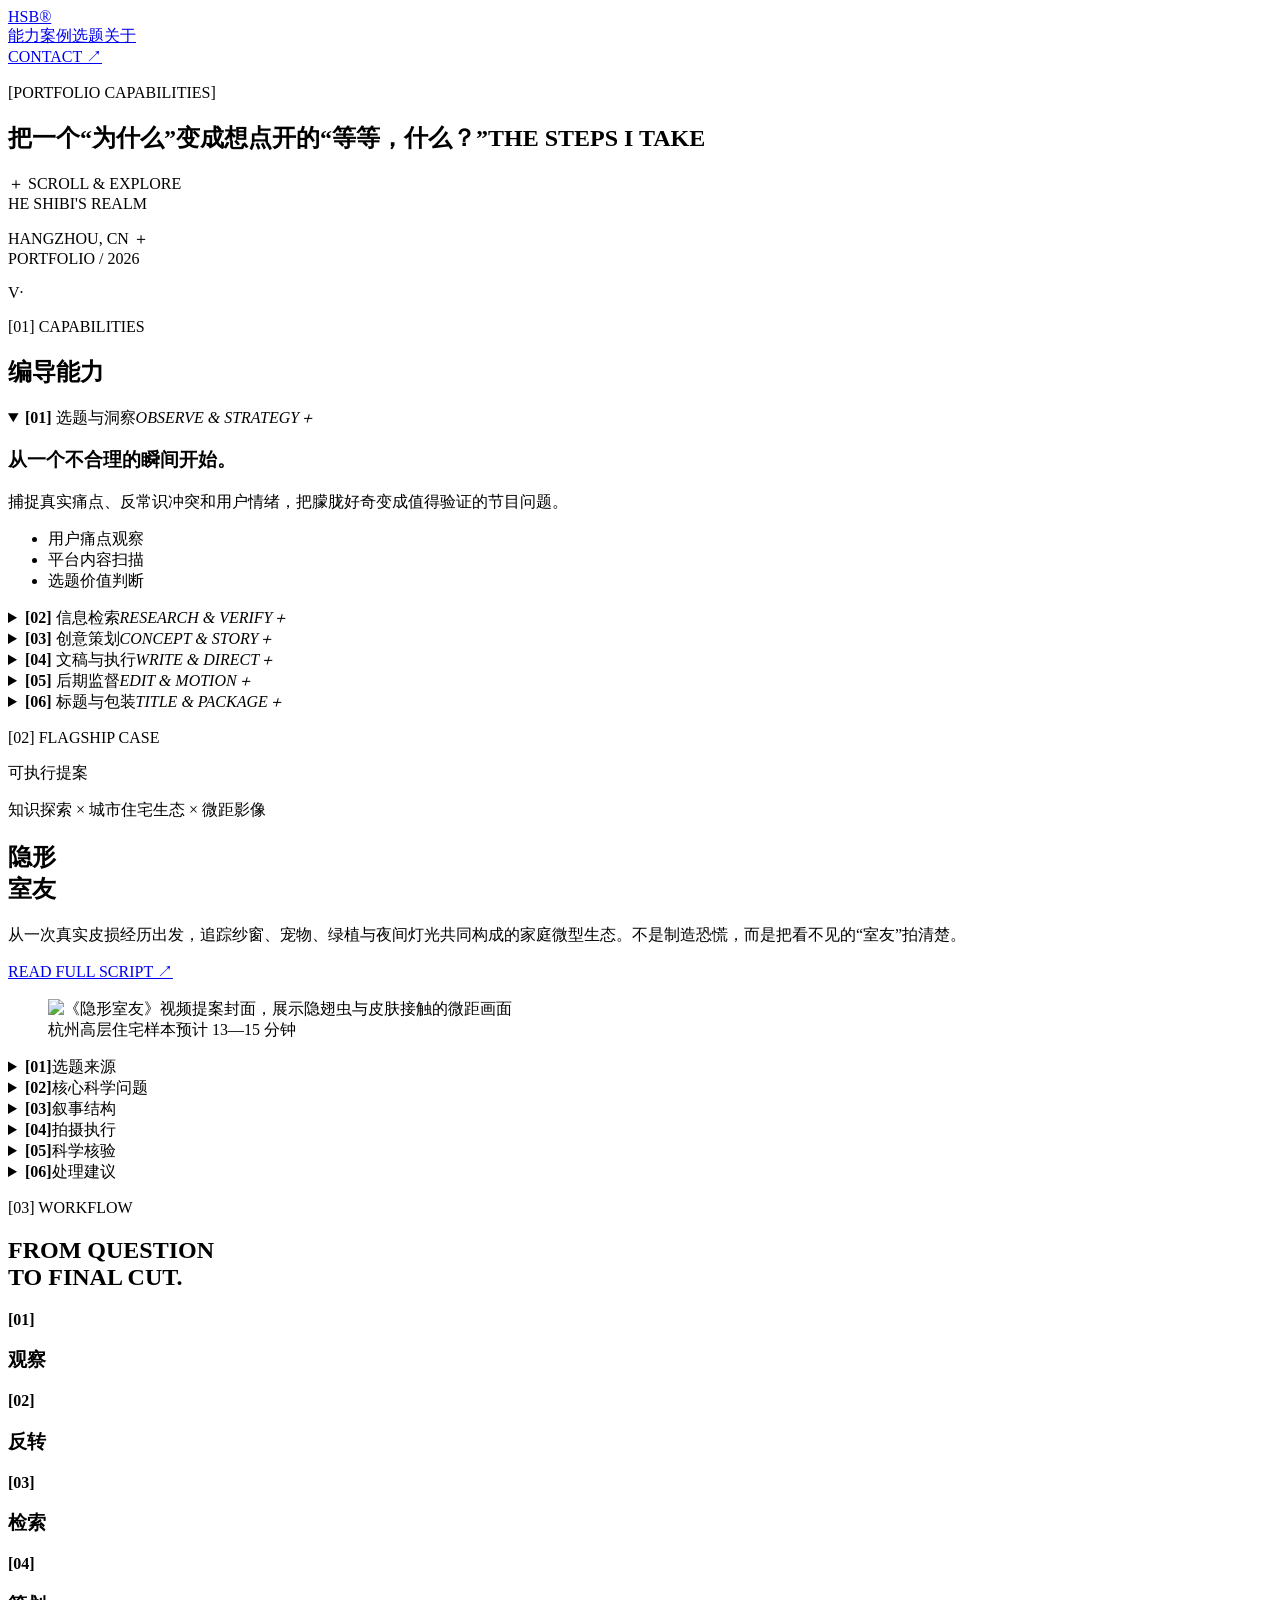
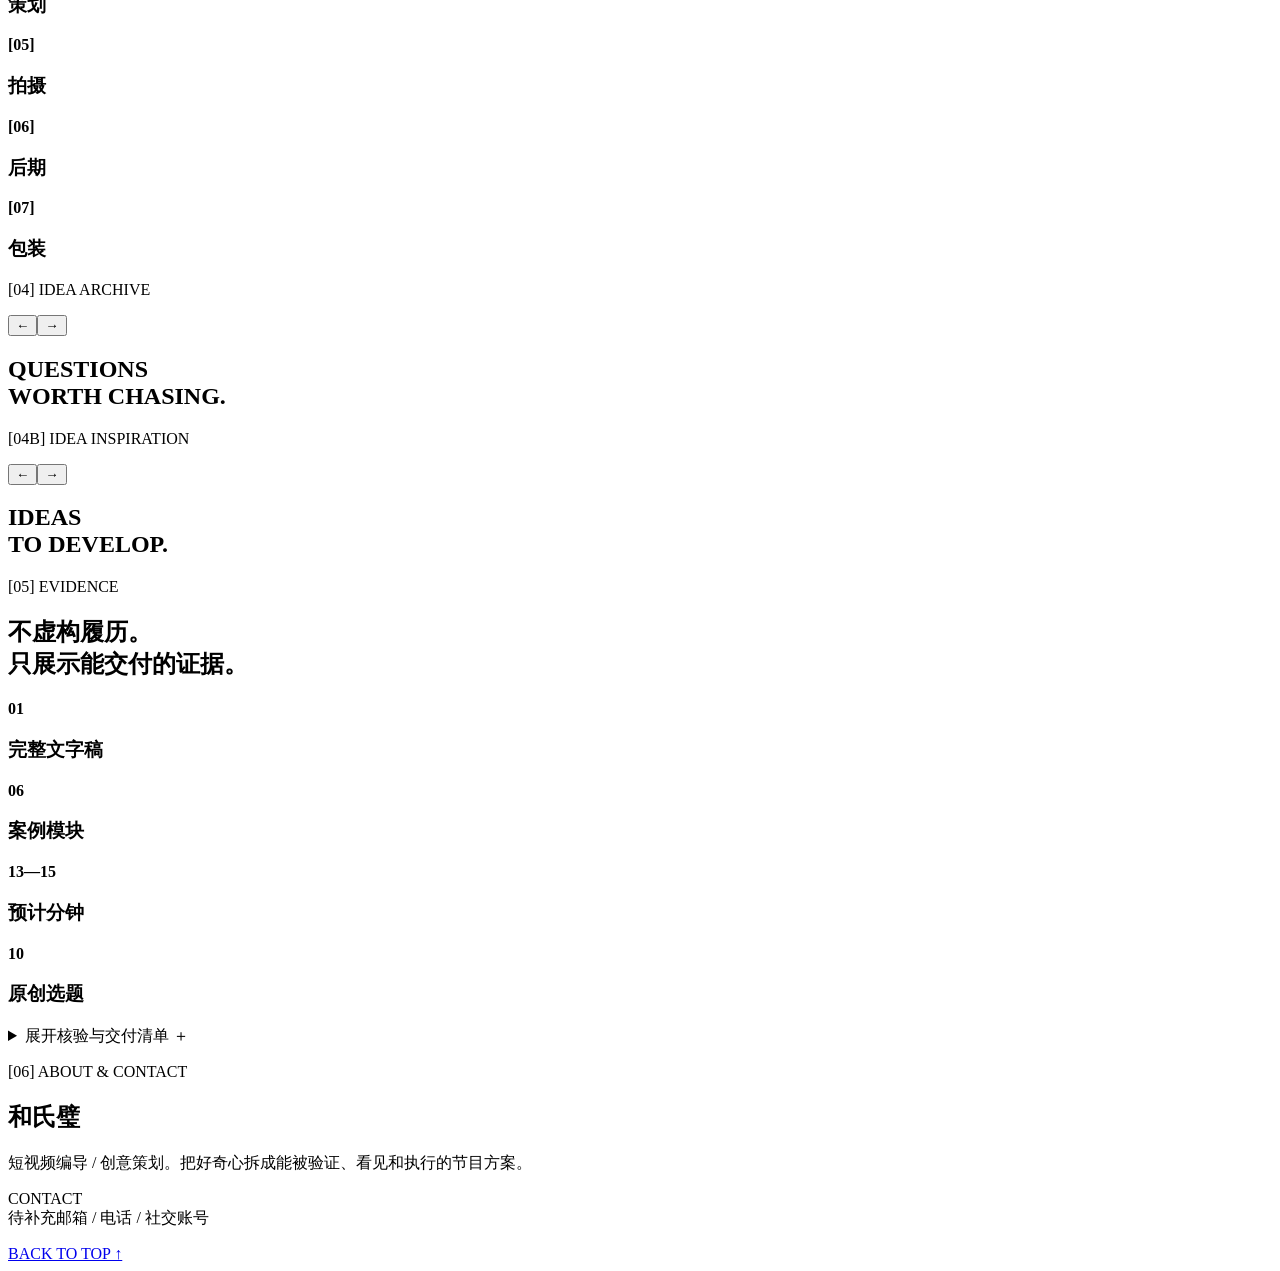
==== index.html @ c8ae7508 "Deploy portfolio website" ====
<!doctype html><html lang="zh-CN"><head><meta charset="utf-8"><meta name="viewport" content="width=device-width,initial-scale=1"><meta name="description" content="和氏璧的短视频编导与创意策划作品集"><title>和氏璧｜短视频编导 · 创意策划</title><link rel="stylesheet" href="assets/css/portfolio.css"><link rel="stylesheet" href="assets/css/image-fix.css"></head><body>
<header class="site-header"><a class="brand" href="#hero">HSB®</a><nav><a class="active" href="#capability-accordion">能力</a><a href="#flagship">案例</a><a href="#ideas">选题</a><a href="#about">关于</a></nav><a class="header-cta" href="#about">CONTACT ↗</a></header><main>
<section id="hero" class="hero chapter"><div class="hero-object" aria-hidden="true"><i></i><i></i><i></i><i></i></div><div class="hero-center"><p class="hero-kicker">[PORTFOLIO CAPABILITIES]</p><h1 id="hero-title" class="hero-title hero-redline" data-parallax><span class="hero-title__line" data-shift="-.025">把一个“为什么”</span><span class="hero-title__line" data-shift=".025">变成想点开的</span><span class="hero-title__line" data-shift="-.016">“等等，什么？”</span><span class="hero-title__line hero-title__line--en" data-shift=".012">THE STEPS I TAKE</span></h1></div><p class="hero-corner left">＋ SCROLL & EXPLORE<br>HE SHIBI'S REALM</p><p class="hero-corner right">HANGZHOU, CN ＋<br>PORTFOLIO / 2026</p></section>
<section id="capability-accordion" class="capabilities chapter"><div class="section-top"><p class="mono-logo">V·</p><p class="section-index">[01] CAPABILITIES</p></div><h2 class="sr-only">编导能力</h2><div class="capability-stack">
<details class="capability-fold" open><summary><span><b>[01]</b> 选题与洞察</span><em>OBSERVE & STRATEGY</em><i>＋</i></summary><div class="fold-body"><div><h3>从一个不合理的瞬间开始。</h3><p>捕捉真实痛点、反常识冲突和用户情绪，把朦胧好奇变成值得验证的节目问题。</p><ul><li>用户痛点观察</li><li>平台内容扫描</li><li>选题价值判断</li></ul></div><div class="fold-visual visual-eye"><span></span></div></div></details>
<details class="capability-fold"><summary><span><b>[02]</b> 信息检索</span><em>RESEARCH & VERIFY</em><i>＋</i></summary><div class="fold-body"><div><h3>先验证，再下结论。</h3><p>区分事实、推断和待核验问题，用专家与权威材料为叙事划定边界。</p><ul><li>论文与权威资料</li><li>专家采访问题</li><li>事实核验清单</li></ul></div><div class="fold-visual visual-orbit"><span></span></div></div></details>
<details class="capability-fold"><summary><span><b>[03]</b> 创意策划</span><em>CONCEPT & STORY</em><i>＋</i></summary><div class="fold-body"><div><h3>让知识拥有打开方式。</h3><p>把答案改写为有开场、推进、转折和收束的节目结构，并设计可拍的视觉实验。</p><ul><li>叙事结构</li><li>实验机制</li><li>场景与镜头</li></ul></div><div class="fold-visual visual-split"><span></span></div></div></details>
<details class="capability-fold"><summary><span><b>[04]</b> 文稿与执行</span><em>WRITE & DIRECT</em><i>＋</i></summary><div class="fold-body"><div><h3>文字必须能被现场执行。</h3><p>将策划写成团队能读懂的文稿，对场地、人员、道具和突发变量进行前置控制。</p><ul><li>完整视频文稿</li><li>拍摄计划</li><li>现场调度</li></ul></div><div class="fold-visual visual-frame"><span></span></div></div></details>
<details class="capability-fold"><summary><span><b>[05]</b> 后期监督</span><em>EDIT & MOTION</em><i>＋</i></summary><div class="fold-body"><div><h3>让信息与情绪朝同一方向。</h3><p>监督剪辑、动效与特效的节奏和准确性，确保每一秒都服务于核心问题。</p><ul><li>剪辑节奏</li><li>动效沟通</li><li>成片审核</li></ul></div><div class="fold-visual visual-cut"><span></span></div></div></details>
<details class="capability-fold"><summary><span><b>[06]</b> 标题与包装</span><em>TITLE & PACKAGE</em><i>＋</i></summary><div class="fold-body"><div><h3>准确内容，也需要被看见。</h3><p>用最短的信息建立冲突、好奇与观看承诺，同时不牺牲事实边界。</p><ul><li>封面大字</li><li>标题测试</li><li>观看入口</li></ul></div><div class="fold-visual visual-dot"><span></span></div></div></details></div></section>
<section id="flagship" class="flagship chapter"><div class="section-bar"><p class="section-index">[02] FLAGSHIP CASE</p><span class="proposal-pill">可执行提案</span></div><div class="flagship-grid"><div class="flagship-copy reveal"><p>知识探索 × 城市住宅生态 × 微距影像</p><h2 id="flagship-title">隐形<br>室友</h2><p class="lead">从一次真实皮损经历出发，追踪纱窗、宠物、绿植与夜间灯光共同构成的家庭微型生态。不是制造恐慌，而是把看不见的“室友”拍清楚。</p><a href="content/invisible-roommate-script-viewer.html" target="_blank" rel="noopener">READ FULL SCRIPT ↗</a></div><figure class="flagship-media reveal" data-asset-slot="flagship-cover"><img src="assets/images/invisible-roommate-cover.png" alt="《隐形室友》视频提案封面，展示隐翅虫与皮肤接触的微距画面" width="3840" height="2160" loading="lazy" draggable="false" sizes="85vw"><figcaption><span>杭州高层住宅样本</span><span>预计 13—15 分钟</span></figcaption></figure></div><div class="case-modules">
<details><summary><b>[01]</b>选题来源</summary><p class="module-summary">从真实经历建立悬念，不以个人经历代替结论。</p><div class="script-section" data-script-section="source">正在载入文字稿…</div></details><details><summary><b>[02]</b>核心科学问题</summary><p class="module-summary">隐翅虫毒素与家庭昆虫生态。</p><div class="script-section" data-script-section="science">正在载入文字稿…</div></details><details><summary><b>[03]</b>叙事结构</summary><p class="module-summary">从个人皮损扩展至整套住宅生态。</p><div class="script-section" data-script-section="narrative">正在载入文字稿…</div></details><details><summary><b>[04]</b>拍摄执行</summary><p class="module-summary">用微距、路线与环境实验把抽象机制拍出来。</p><div class="script-section" data-script-section="shooting">正在载入文字稿…</div></details><details><summary><b>[05]</b>科学核验</summary><p class="module-summary">明确事实、推断和专家核验边界。</p><div class="script-section" data-script-section="verification">正在载入文字稿…</div></details><details><summary><b>[06]</b>处理建议</summary><p class="module-summary">从识别风险走向可执行处理。</p><div class="script-section" data-script-section="treatment">正在载入文字稿…</div></details></div></section>
<section id="process" class="process chapter"><p class="section-index">[03] WORKFLOW</p><h2>FROM QUESTION<br>TO FINAL CUT.</h2><div class="process-list"><article><b>[01]</b><h3>观察</h3></article><article><b>[02]</b><h3>反转</h3></article><article><b>[03]</b><h3>检索</h3></article><article><b>[04]</b><h3>策划</h3></article><article><b>[05]</b><h3>拍摄</h3></article><article><b>[06]</b><h3>后期</h3></article><article><b>[07]</b><h3>包装</h3></article></div></section>
<section id="ideas" class="ideas chapter"><div class="section-bar"><p class="section-index">[04] IDEA ARCHIVE</p><div class="rail-controls"><button data-rail-prev aria-label="上一个选题">←</button><button data-rail-next aria-label="下一个选题">→</button></div></div><h2 id="ideas-title" class="ideas-title reveal">QUESTIONS<br>WORTH CHASING.</h2><div class="idea-rail" data-idea-rail tabindex="0" aria-label="有海报的创意选题横向列表"></div></section>
<section id="inspiration" class="ideas ideas--inspiration chapter"><div class="section-bar"><p class="section-index">[04B] IDEA INSPIRATION</p><div class="rail-controls"><button data-inspiration-prev aria-label="上一个灵感">←</button><button data-inspiration-next aria-label="下一个灵感">→</button></div></div><h2 class="ideas-title reveal">IDEAS<br>TO DEVELOP.</h2><div class="idea-rail" data-inspiration-rail tabindex="0" aria-label="选题灵感横向列表"></div></section>
<section id="evidence" class="evidence chapter"><p class="section-index">[05] EVIDENCE</p><h2 class="reveal">不虚构履历。<br><span>只展示能交付的证据。</span></h2><div class="evidence-grid"><article><strong>01</strong><h3>完整文字稿</h3></article><article><strong>06</strong><h3>案例模块</h3></article><article><strong>13—15</strong><h3>预计分钟</h3></article><article><strong>10</strong><h3>原创选题</h3></article></div><details class="evidence-list"><summary>展开核验与交付清单 ＋</summary><ul><li>完整视频文字稿</li><li>科学核验入口</li><li>住宅昆虫调查框架</li><li>镜头与执行描述</li></ul></details></section>
<section id="about" class="about chapter"><p class="section-index">[06] ABOUT & CONTACT</p><h2>和氏璧</h2><div class="about-copy"><p>短视频编导 / 创意策划。把好奇心拆成能被验证、看见和执行的节目方案。</p><p>CONTACT<br><span>待补充邮箱 / 电话 / 社交账号</span></p></div><a class="back-top" href="#hero">BACK TO TOP ↑</a></section></main><script type="module" src="assets/js/portfolio.js"></script><script type="module" src="assets/js/portfolio-motion.js"></script><script type="module" src="assets/js/idea-rail.js"></script><script type="module" src="assets/js/capability-scroll.js"></script></body></html>
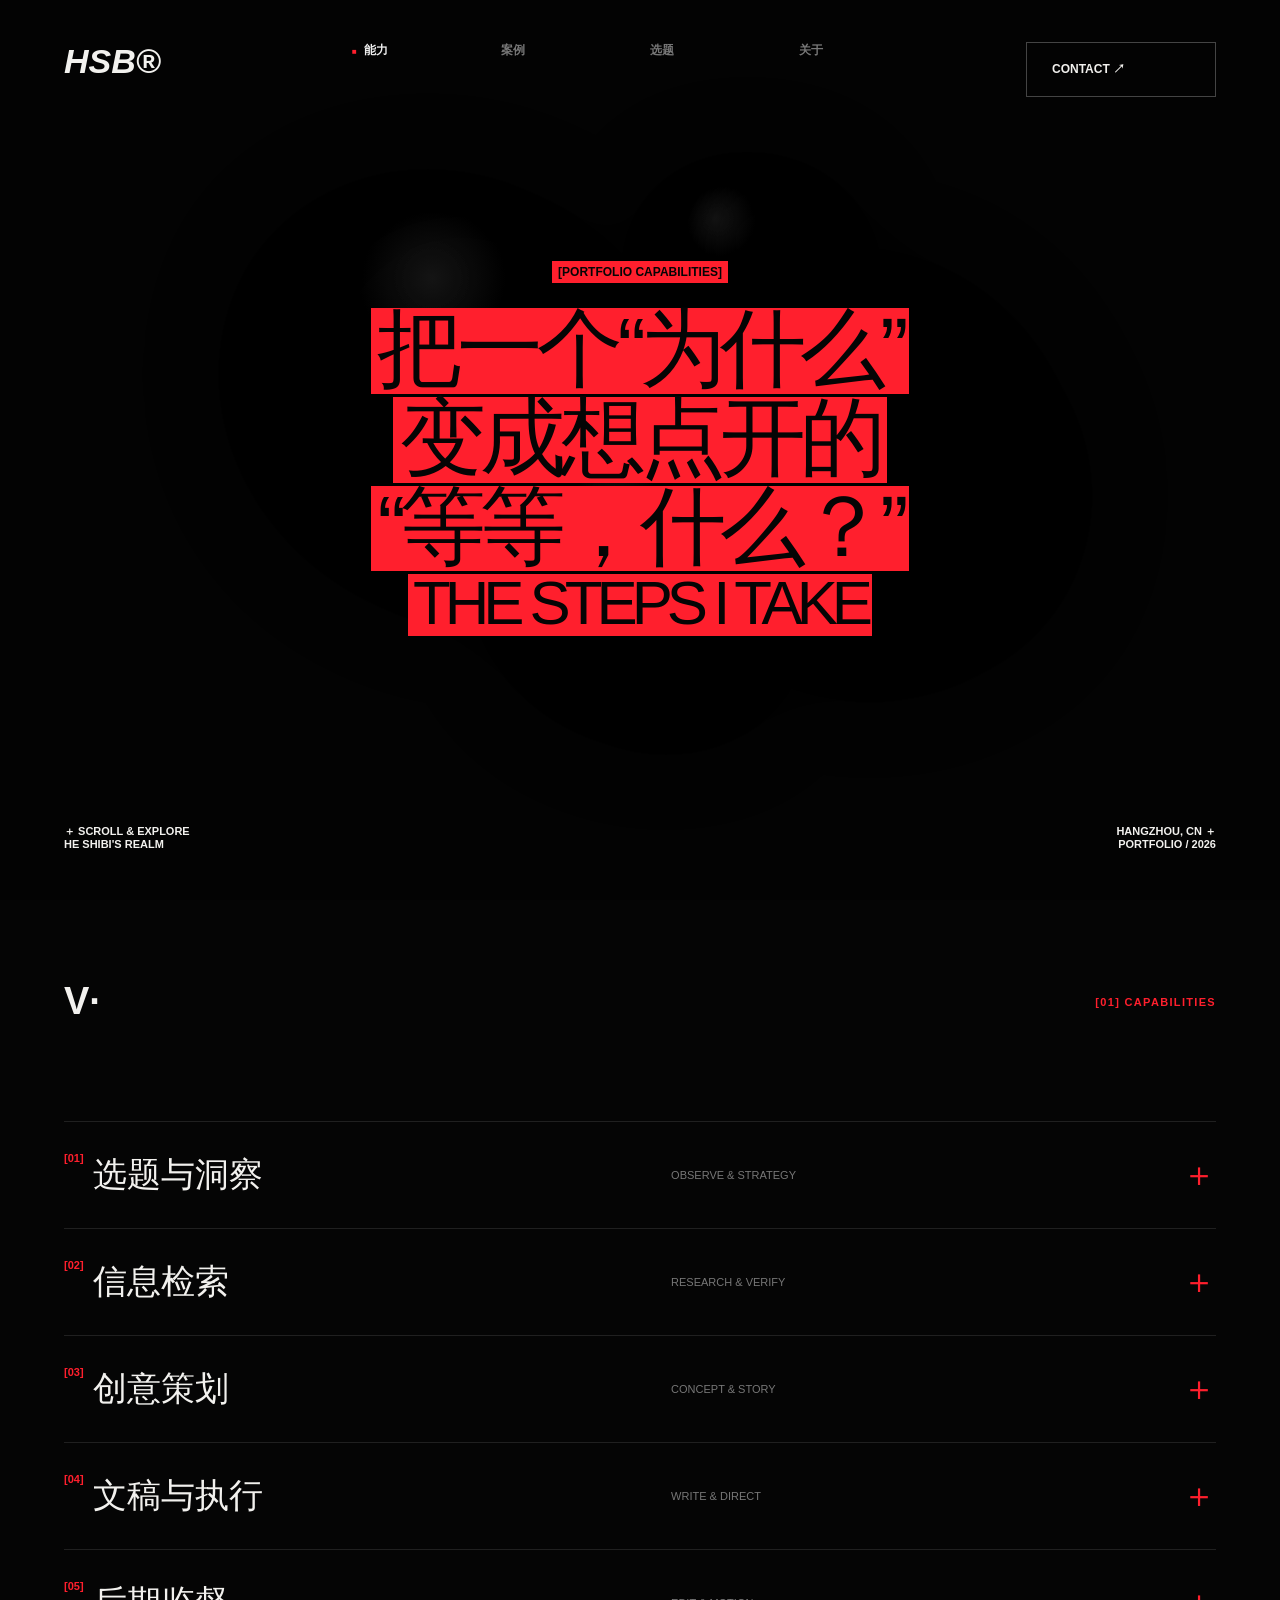
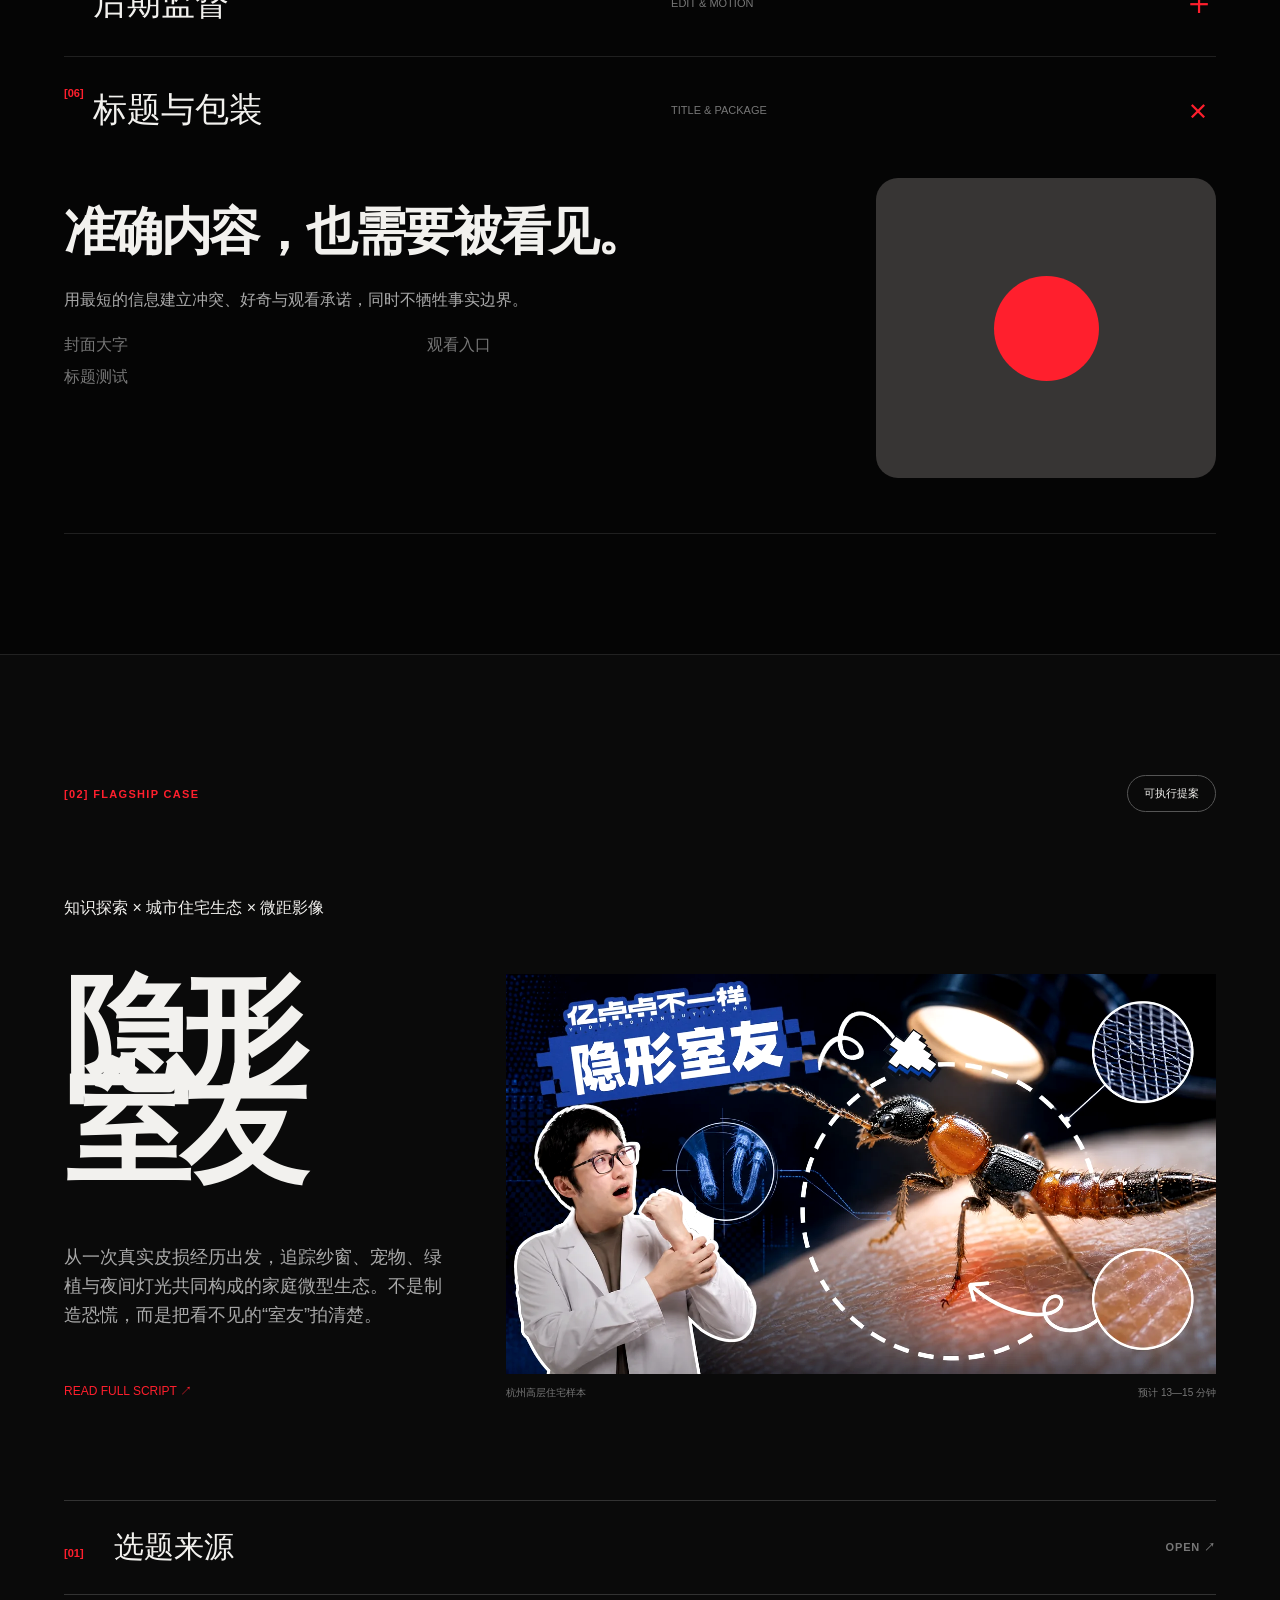
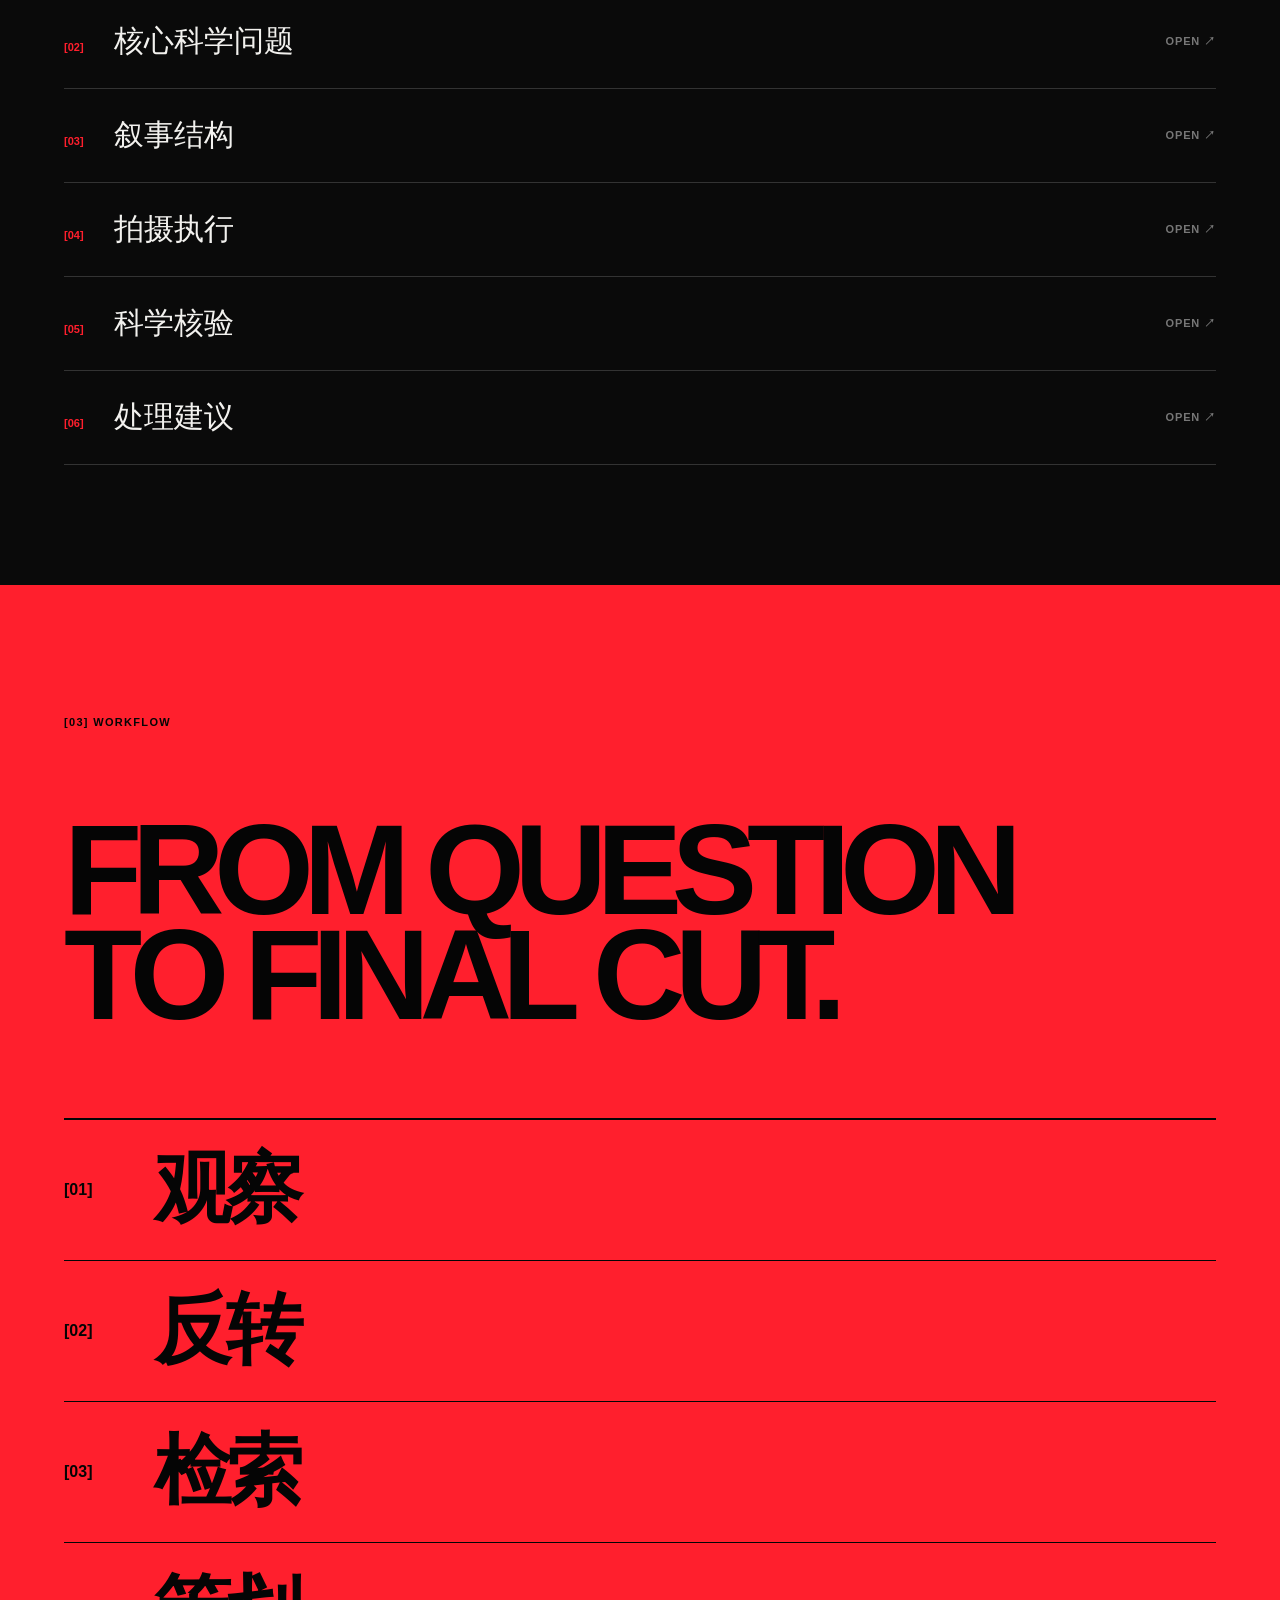
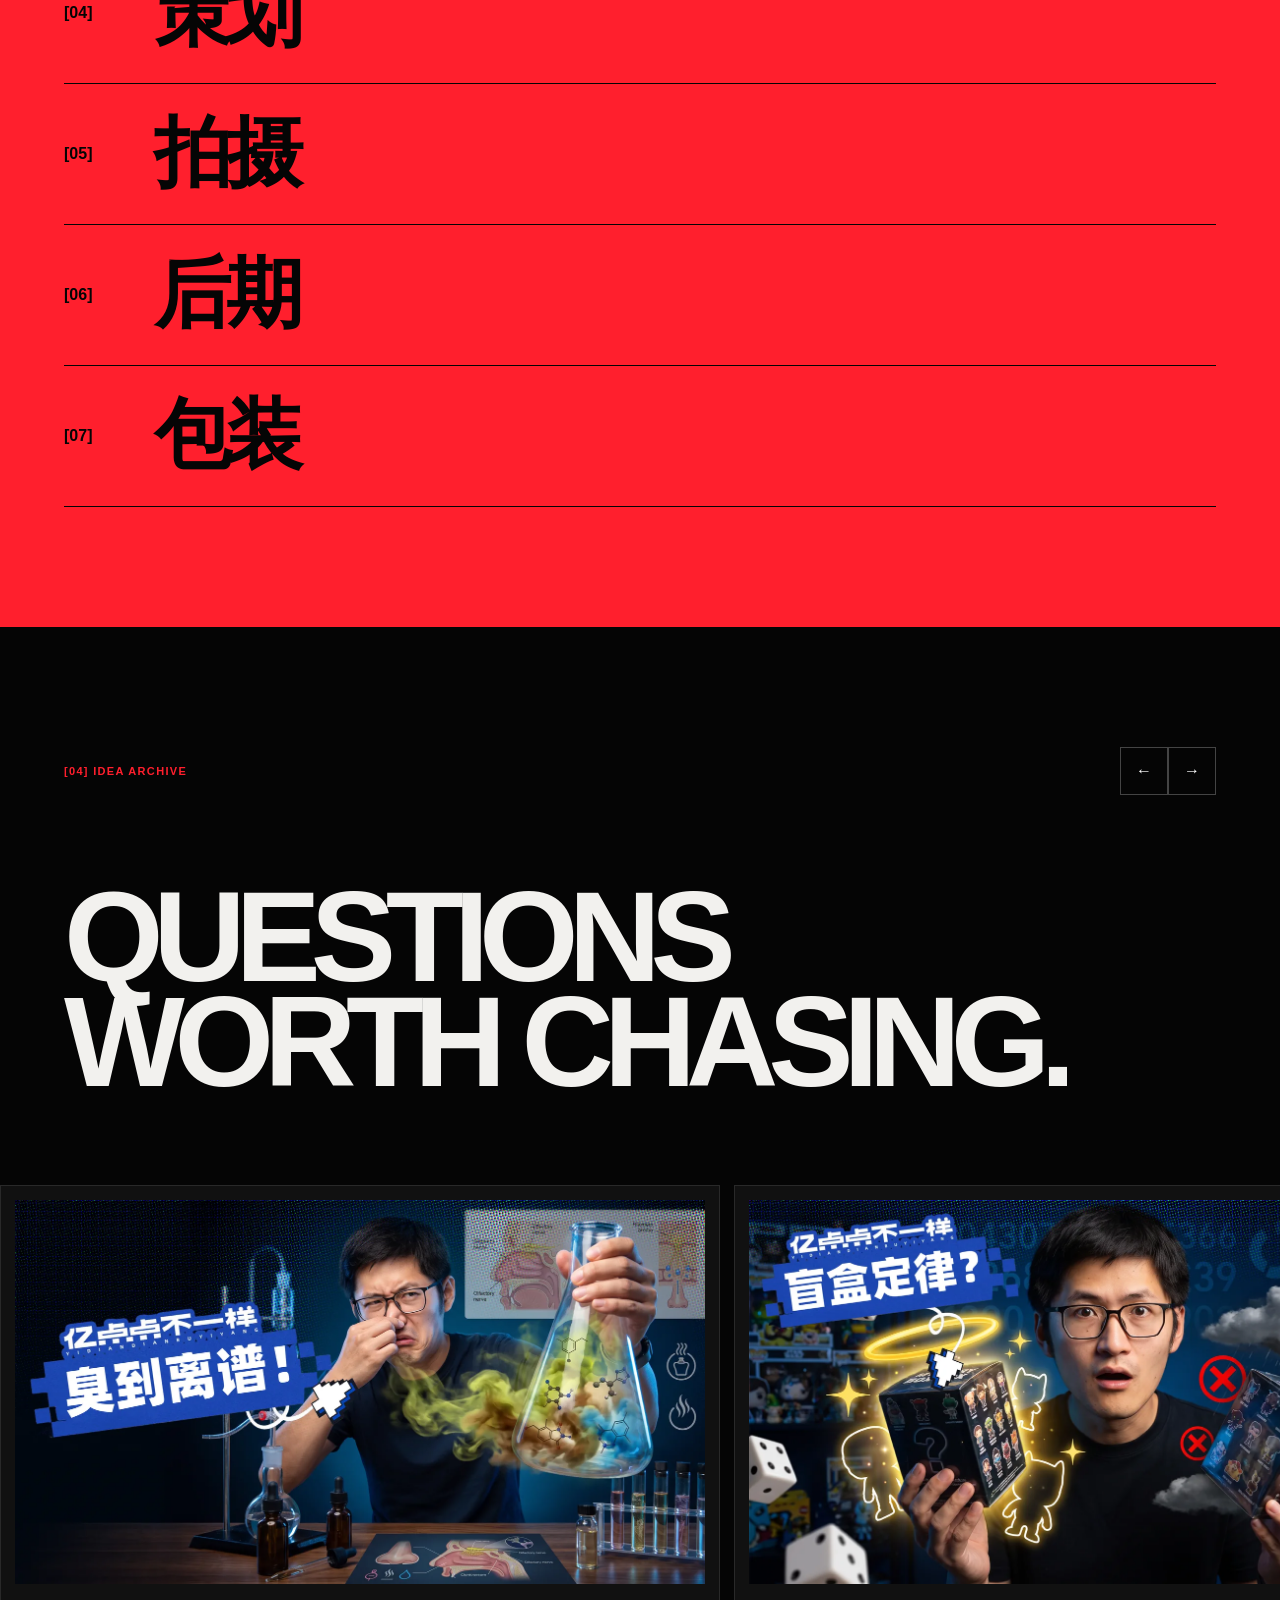
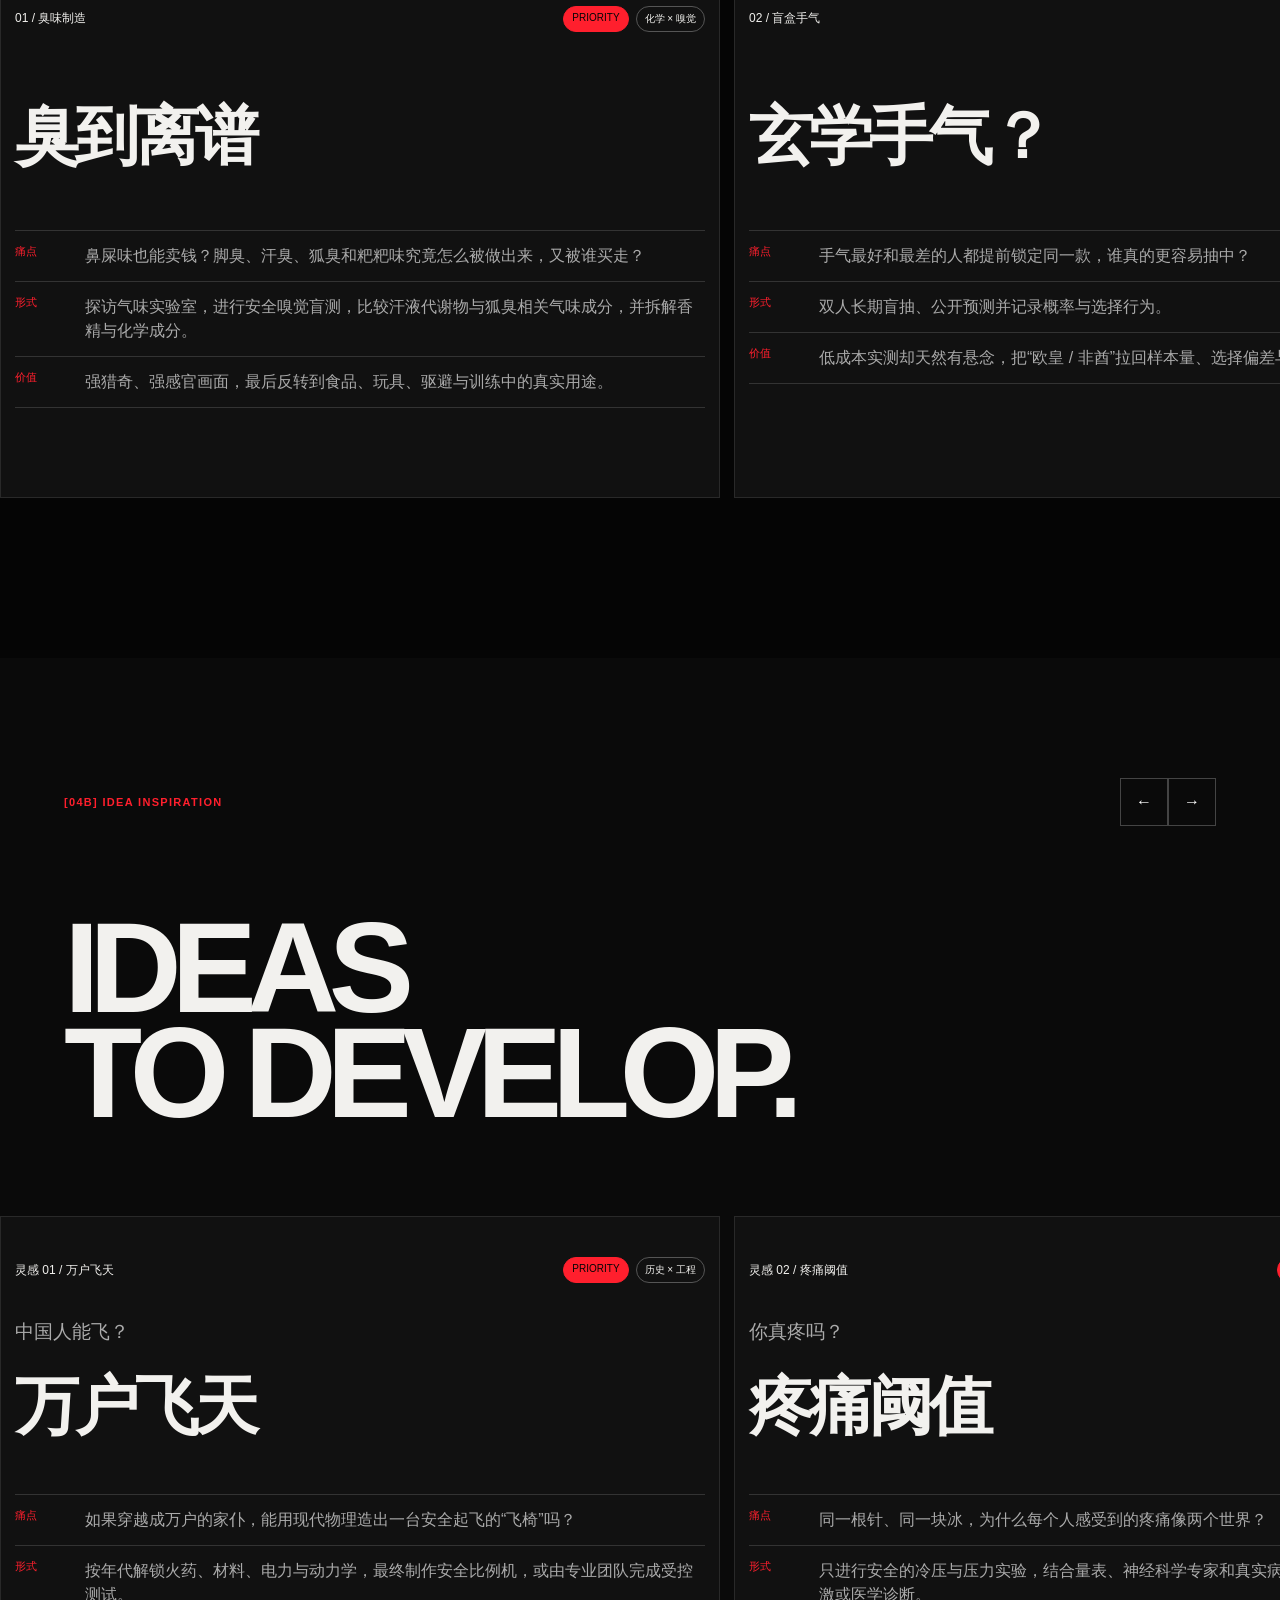
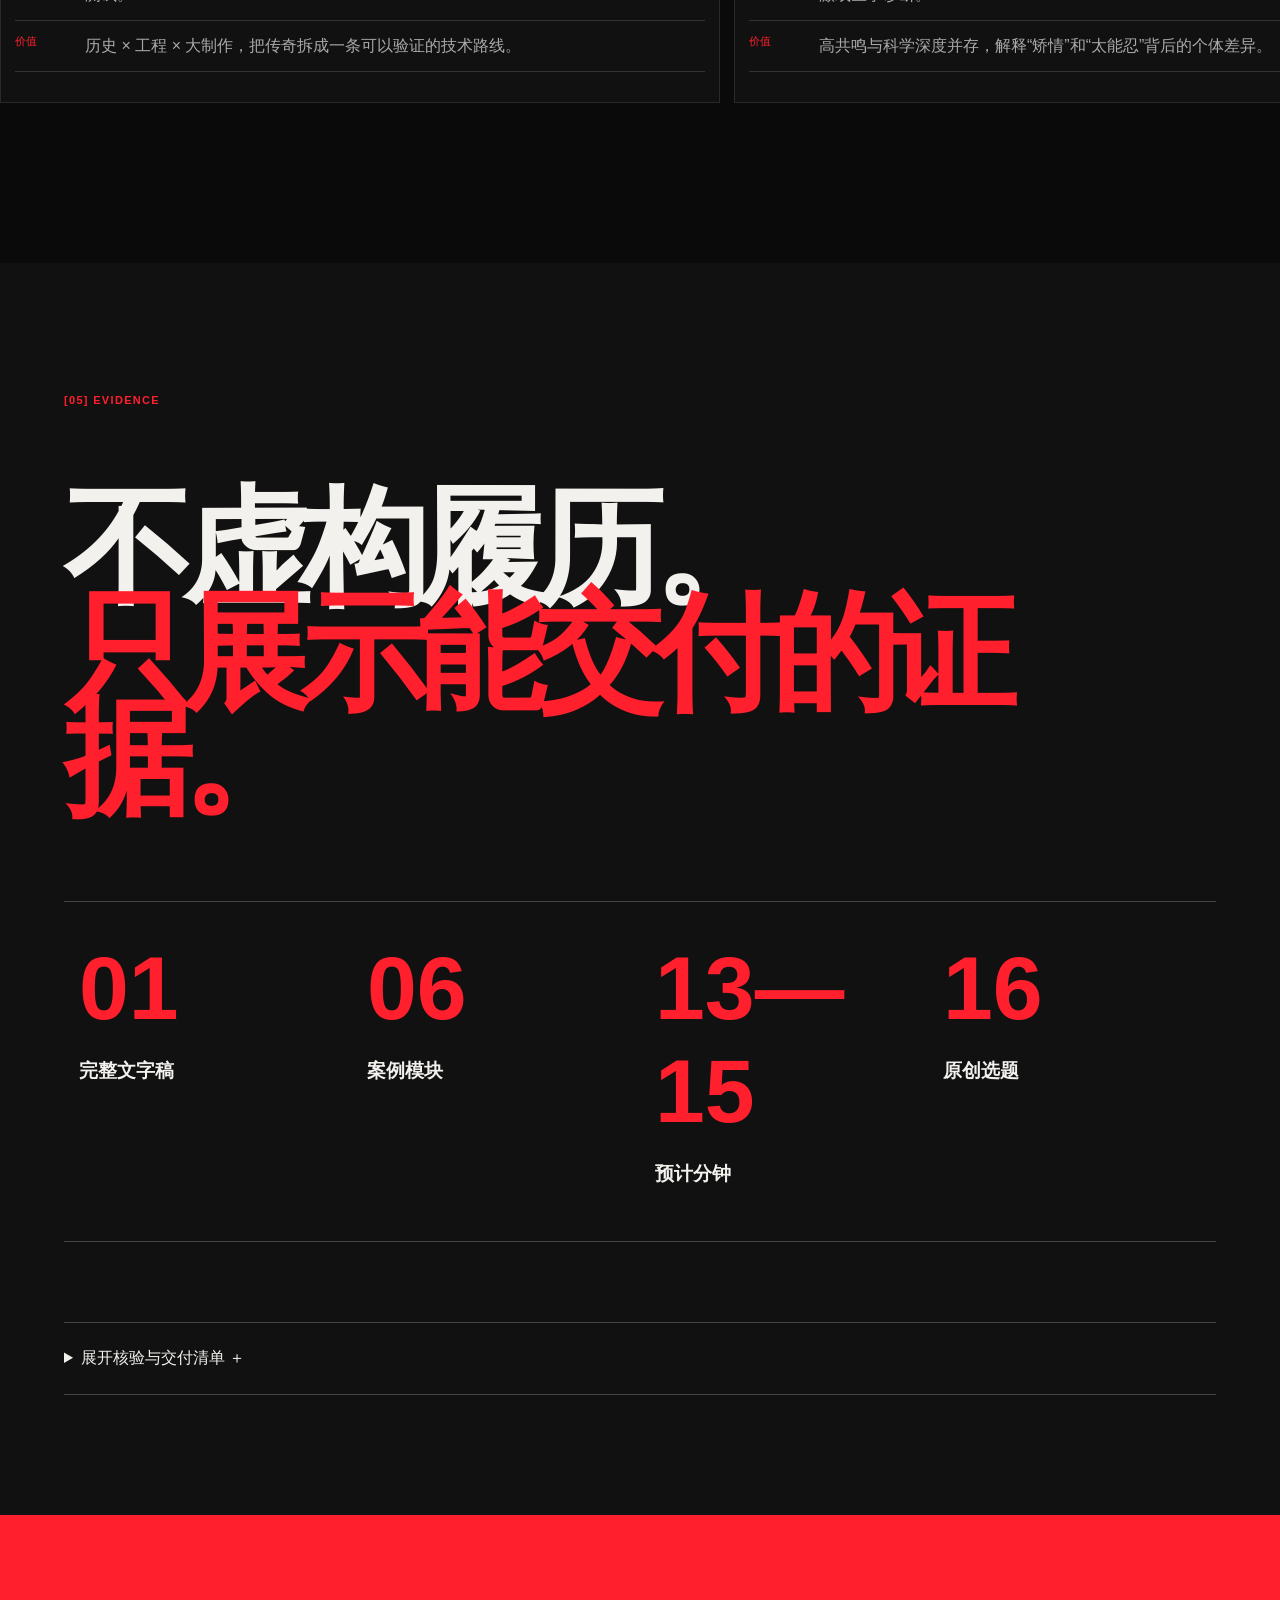
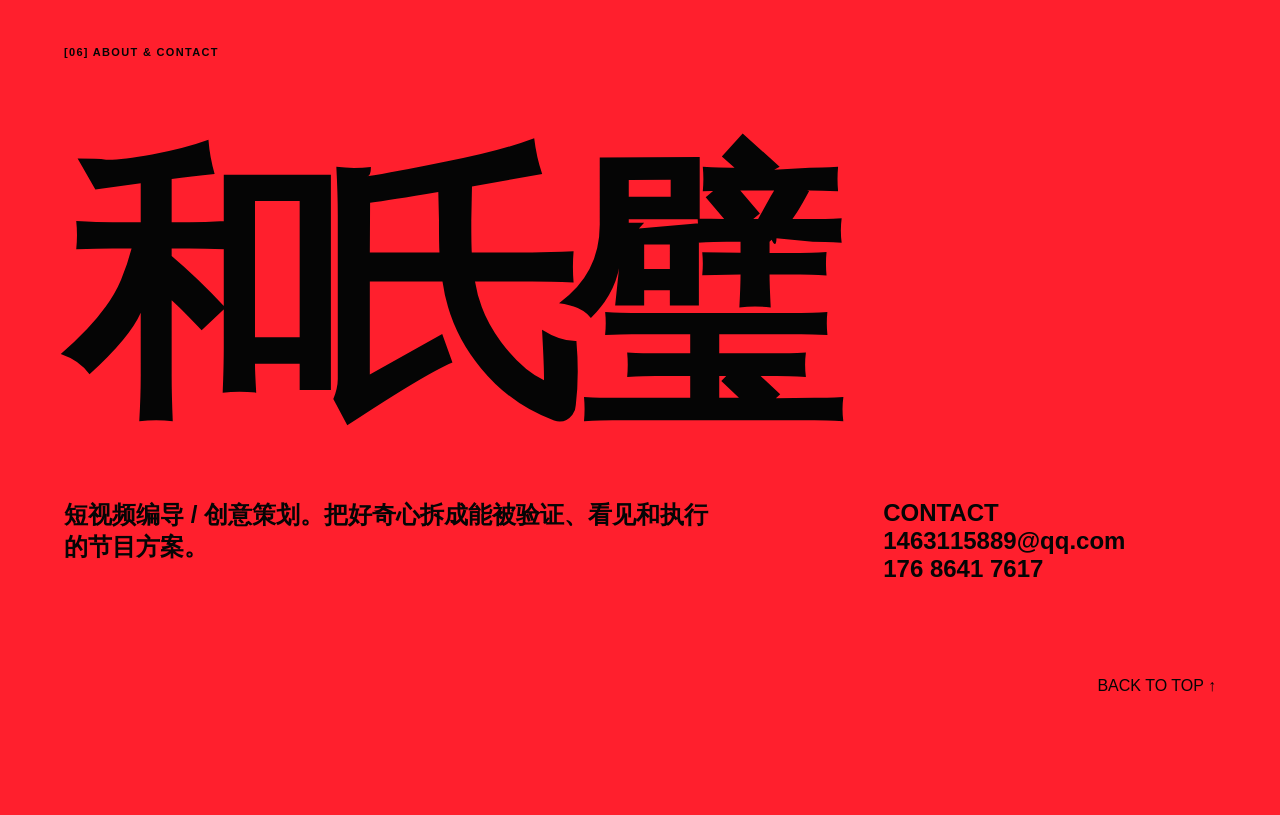
==== commit d2414df1: "Optimize portfolio images for web delivery" ====
--- a/index.html
+++ b/index.html
@@ -8,7 +8,7 @@
 <details class="capability-fold"><summary><span><b>[04]</b> 文稿与执行</span><em>WRITE & DIRECT</em><i>＋</i></summary><div class="fold-body"><div><h3>文字必须能被现场执行。</h3><p>将策划写成团队能读懂的文稿，对场地、人员、道具和突发变量进行前置控制。</p><ul><li>完整视频文稿</li><li>拍摄计划</li><li>现场调度</li></ul></div><div class="fold-visual visual-frame"><span></span></div></div></details>
 <details class="capability-fold"><summary><span><b>[05]</b> 后期监督</span><em>EDIT & MOTION</em><i>＋</i></summary><div class="fold-body"><div><h3>让信息与情绪朝同一方向。</h3><p>监督剪辑、动效与特效的节奏和准确性，确保每一秒都服务于核心问题。</p><ul><li>剪辑节奏</li><li>动效沟通</li><li>成片审核</li></ul></div><div class="fold-visual visual-cut"><span></span></div></div></details>
 <details class="capability-fold"><summary><span><b>[06]</b> 标题与包装</span><em>TITLE & PACKAGE</em><i>＋</i></summary><div class="fold-body"><div><h3>准确内容，也需要被看见。</h3><p>用最短的信息建立冲突、好奇与观看承诺，同时不牺牲事实边界。</p><ul><li>封面大字</li><li>标题测试</li><li>观看入口</li></ul></div><div class="fold-visual visual-dot"><span></span></div></div></details></div></section>
-<section id="flagship" class="flagship chapter"><div class="section-bar"><p class="section-index">[02] FLAGSHIP CASE</p><span class="proposal-pill">可执行提案</span></div><div class="flagship-grid"><div class="flagship-copy reveal"><p>知识探索 × 城市住宅生态 × 微距影像</p><h2 id="flagship-title">隐形<br>室友</h2><p class="lead">从一次真实皮损经历出发，追踪纱窗、宠物、绿植与夜间灯光共同构成的家庭微型生态。不是制造恐慌，而是把看不见的“室友”拍清楚。</p><a href="content/invisible-roommate-script-viewer.html" target="_blank" rel="noopener">READ FULL SCRIPT ↗</a></div><figure class="flagship-media reveal" data-asset-slot="flagship-cover"><img src="assets/images/invisible-roommate-cover.png" alt="《隐形室友》视频提案封面，展示隐翅虫与皮肤接触的微距画面" width="3840" height="2160" loading="lazy" draggable="false" sizes="85vw"><figcaption><span>杭州高层住宅样本</span><span>预计 13—15 分钟</span></figcaption></figure></div><div class="case-modules">
+<section id="flagship" class="flagship chapter"><div class="section-bar"><p class="section-index">[02] FLAGSHIP CASE</p><span class="proposal-pill">可执行提案</span></div><div class="flagship-grid"><div class="flagship-copy reveal"><p>知识探索 × 城市住宅生态 × 微距影像</p><h2 id="flagship-title">隐形<br>室友</h2><p class="lead">从一次真实皮损经历出发，追踪纱窗、宠物、绿植与夜间灯光共同构成的家庭微型生态。不是制造恐慌，而是把看不见的“室友”拍清楚。</p><a href="content/invisible-roommate-script-viewer.html" target="_blank" rel="noopener">READ FULL SCRIPT ↗</a></div><figure class="flagship-media reveal" data-asset-slot="flagship-cover"><img src="assets/images/invisible-roommate-cover.webp" alt="《隐形室友》视频提案封面，展示隐翅虫与皮肤接触的微距画面" width="3840" height="2160" loading="lazy" draggable="false" sizes="85vw"><figcaption><span>杭州高层住宅样本</span><span>预计 13—15 分钟</span></figcaption></figure></div><div class="case-modules">
 <details><summary><b>[01]</b>选题来源</summary><p class="module-summary">从真实经历建立悬念，不以个人经历代替结论。</p><div class="script-section" data-script-section="source">正在载入文字稿…</div></details><details><summary><b>[02]</b>核心科学问题</summary><p class="module-summary">隐翅虫毒素与家庭昆虫生态。</p><div class="script-section" data-script-section="science">正在载入文字稿…</div></details><details><summary><b>[03]</b>叙事结构</summary><p class="module-summary">从个人皮损扩展至整套住宅生态。</p><div class="script-section" data-script-section="narrative">正在载入文字稿…</div></details><details><summary><b>[04]</b>拍摄执行</summary><p class="module-summary">用微距、路线与环境实验把抽象机制拍出来。</p><div class="script-section" data-script-section="shooting">正在载入文字稿…</div></details><details><summary><b>[05]</b>科学核验</summary><p class="module-summary">明确事实、推断和专家核验边界。</p><div class="script-section" data-script-section="verification">正在载入文字稿…</div></details><details><summary><b>[06]</b>处理建议</summary><p class="module-summary">从识别风险走向可执行处理。</p><div class="script-section" data-script-section="treatment">正在载入文字稿…</div></details></div></section>
 <section id="process" class="process chapter"><p class="section-index">[03] WORKFLOW</p><h2>FROM QUESTION<br>TO FINAL CUT.</h2><div class="process-list"><article><b>[01]</b><h3>观察</h3></article><article><b>[02]</b><h3>反转</h3></article><article><b>[03]</b><h3>检索</h3></article><article><b>[04]</b><h3>策划</h3></article><article><b>[05]</b><h3>拍摄</h3></article><article><b>[06]</b><h3>后期</h3></article><article><b>[07]</b><h3>包装</h3></article></div></section>
 <section id="ideas" class="ideas chapter"><div class="section-bar"><p class="section-index">[04] IDEA ARCHIVE</p><div class="rail-controls"><button data-rail-prev aria-label="上一个选题">←</button><button data-rail-next aria-label="下一个选题">→</button></div></div><h2 id="ideas-title" class="ideas-title reveal">QUESTIONS<br>WORTH CHASING.</h2><div class="idea-rail" data-idea-rail tabindex="0" aria-label="有海报的创意选题横向列表"></div></section>
--- a/assets/css/portfolio.css
+++ b/assets/css/portfolio.css
@@ -0,0 +1 @@
+:root{--red:#ff1f2d;--black:#050505;--panel:#353332;--white:#f2f1ee;--grey:#777;--pad:clamp(28px,5vw,100px)}*{box-sizing:border-box}html{scroll-behavior:smooth;overflow-x:clip}body{margin:0;background:#050505;color:var(--white);font-family:Arial,"Microsoft YaHei",sans-serif;overflow-x:clip}a{color:inherit;text-decoration:none}button{font:inherit}.chapter{position:relative;padding:120px var(--pad)}.site-header{position:absolute;z-index:20;inset:0 0 auto;display:grid;grid-template-columns:1fr 2fr 1fr;align-items:start;padding:42px var(--pad);font-size:12px;font-weight:800}.brand{font-size:34px;font-style:italic}.site-header nav{display:grid;grid-template-columns:repeat(4,1fr);gap:20px}.site-header nav a{color:#777}.site-header nav .active{color:#eee}.site-header nav .active:before{content:"■";color:var(--red);font-size:8px;margin-right:7px}.header-cta{justify-self:end;border:1px solid #444;padding:18px 25px;min-width:190px}.hero{min-height:100vh;background:#030303;display:grid;place-items:center;overflow:hidden}.hero-object{position:absolute;width:min(73vw,1150px);height:72vh;filter:contrast(140%);opacity:.67}.hero-object i{position:absolute;background:radial-gradient(circle at 36% 27%,#393939 0,#101010 32%,#000 68%);border-radius:48% 52% 45% 55%;box-shadow:inset 22px -30px 70px #000,0 0 70px #000}.hero-object i:nth-child(1){width:52%;height:68%;left:4%;top:8%;transform:rotate(24deg)}.hero-object i:nth-child(2){width:48%;height:72%;right:3%;top:18%;transform:rotate(-28deg)}.hero-object i:nth-child(3){width:38%;height:48%;left:31%;bottom:4%;transform:rotate(16deg)}.hero-object i:nth-child(4){width:28%;height:38%;right:24%;top:4%}.hero-center{position:relative;text-align:center;width:100%;z-index:2}.hero-kicker{display:inline-block;background:var(--red);color:#050505;margin:0 0 22px;padding:4px 6px;font-weight:800;font-size:12px}.hero-title{margin:0 auto;width:max-content;max-width:90vw;font-weight:500;letter-spacing:-.07em;line-height:.94;font-size:clamp(50px,6.7vw,135px)}.hero-title__line{display:block;background:var(--red);color:#050505;width:max-content;max-width:90vw;padding:0 .08em;margin:3px auto;min-height:1em}.hero-title__line--en{font-size:.72em}.hero-corner{position:absolute;bottom:38px;font-size:11px;font-weight:800;line-height:1.2}.hero-corner.left{left:var(--pad)}.hero-corner.right{right:var(--pad);text-align:right}.section-index{font-size:11px;letter-spacing:.12em;font-weight:800;color:var(--red)}.capabilities{padding-top:42px}.section-top{display:flex;justify-content:space-between;align-items:center;margin-bottom:60px}.mono-logo{font-size:38px;font-weight:900}.mono-logo span{color:var(--red)}.capability-stack{border-top:1px solid #202020}.capability-fold{border-bottom:1px solid #202020}.capability-fold summary{list-style:none;cursor:pointer;display:grid;grid-template-columns:1.2fr 1fr auto;align-items:center;gap:30px;padding:30px 0;font-size:34px}.capability-fold summary::-webkit-details-marker{display:none}.capability-fold summary b{font-size:11px;color:var(--red);vertical-align:top}.capability-fold summary em{font-style:normal;font-size:11px;color:#777}.capability-fold summary i{font-style:normal;color:var(--red)}.capability-fold[open] summary i{transform:rotate(45deg)}.fold-body{display:grid;grid-template-columns:1fr 340px;gap:8vw;min-height:360px;padding:15px 0 55px}.fold-body h3{font-size:clamp(30px,4vw,66px);max-width:760px;margin:20px 0;letter-spacing:-.05em}.fold-body p{max-width:650px;color:#aaa;line-height:1.65}.fold-body ul{columns:2;padding:0;list-style:none;color:#777;line-height:2}.fold-visual{height:300px;border-radius:22px;background:#373534;display:grid;place-items:center;overflow:hidden}.fold-visual span{display:block;width:105px;height:105px;background:var(--red);border-radius:50%}.visual-eye span{border-radius:50% 0;transform:rotate(45deg);box-shadow:inset 0 0 0 34px #050505}.visual-orbit span{background:transparent;border:18px solid var(--red);box-shadow:0 0 0 35px #050505}.visual-split span{border-radius:50%;background:linear-gradient(90deg,#000 46%,var(--red) 46% 54%,#000 54%)}.visual-frame span{background:transparent;border:15px solid var(--red);border-radius:0;transform:rotate(18deg)}.visual-cut span{background:linear-gradient(170deg,#000 0 45%,var(--red) 46% 54%,#000 55%)}.flagship{background:#0a0a0a;border-top:1px solid #222}.section-bar{display:flex;justify-content:space-between;align-items:center}.proposal-pill{border:1px solid #555;padding:10px 16px;border-radius:99px;font-size:11px}.flagship-grid{display:grid;grid-template-columns:.8fr 1.5fr;gap:5vw;margin-top:70px;align-items:end}.flagship-copy h2{font-size:clamp(80px,10vw,180px);line-height:.72;letter-spacing:-.09em;margin:70px 0}.flagship-copy .lead{color:#aaa;line-height:1.6;font-size:18px}.flagship-copy a{display:inline-block;margin-top:35px;color:var(--red);font-size:12px}.flagship-media{margin:0}.flagship-media img{width:100%;display:block;filter:saturate(.85) contrast(1.08)}.flagship-media figcaption{display:flex;justify-content:space-between;font-size:10px;margin-top:12px;color:#777}.case-modules{margin-top:100px;border-top:1px solid #333}.case-modules details{border-bottom:1px solid #333}.case-modules summary{list-style:none;cursor:pointer;padding:26px 0;font-size:30px}.case-modules summary b{color:var(--red);font-size:11px;margin-right:30px}.module-summary,.script-section{margin-left:65px;max-width:850px;color:#aaa;line-height:1.7}.script-section{padding:20px 0 35px;border-top:1px solid #333}.process{background:var(--red);color:#050505}.process>h2,.ideas-title,.evidence>h2{font-size:clamp(70px,10vw,190px);line-height:.82;letter-spacing:-.08em;margin:90px 0}.process .section-index{color:#050505}.process-list{border-top:2px solid}.process-list article{display:grid;grid-template-columns:90px 1fr;border-bottom:1px solid;padding:18px 0;align-items:center}.process-list h3{margin:0;font-size:clamp(42px,6vw,105px);letter-spacing:-.06em}.ideas{padding-left:0;padding-right:0}.ideas>.section-bar,.ideas-title{margin-left:var(--pad);margin-right:var(--pad)}.rail-controls button{background:transparent;color:#fff;border:1px solid #444;width:48px;height:48px}.idea-rail{display:flex;gap:14px;overflow-x:auto;scroll-snap-type:x mandatory;padding:0 var(--pad) 40px;cursor:grab;scrollbar-width:none}.idea-card{scroll-snap-align:start;flex:0 0 min(67vw,720px);background:#111;border:1px solid #292929;padding:14px}.idea-card__media{height:380px;background:#343231;display:grid;place-items:center;color:#777;font-size:11px}.idea-card__media img{width:100%;height:100%;object-fit:cover}.idea-card__meta{display:flex;justify-content:space-between;align-items:center;margin-top:16px;font-size:10px}.idea-card__meta p:last-child{display:flex;gap:7px}.idea-card__meta span{border:1px solid #555;border-radius:99px;padding:5px 8px}.idea-card__meta span:first-child{background:var(--red);color:#050505;border-color:var(--red)}.idea-card h3{font-size:clamp(45px,5vw,78px);letter-spacing:-.06em;margin:65px 0}.idea-card dl{border-top:1px solid #333}.idea-card dl div{display:grid;grid-template-columns:70px 1fr;border-bottom:1px solid #333;padding:13px 0}.idea-card dt{color:var(--red);font-size:11px}.idea-card dd{margin:0;color:#aaa;line-height:1.5}.evidence{background:#111}.evidence h2 span{color:var(--red)}.evidence-grid{display:grid;grid-template-columns:repeat(4,1fr);border-top:1px solid #444}.evidence-grid article{padding:35px 15px;border-bottom:1px solid #444}.evidence-grid strong{font-size:clamp(55px,7vw,110px);color:var(--red)}.evidence-list{margin-top:80px;border-block:1px solid #444;padding:25px 0}.about{min-height:100vh;background:var(--red);color:#050505;display:flex;flex-direction:column}.about .section-index{color:#050505}.about h2{font-size:clamp(120px,22vw,380px);letter-spacing:-.12em;line-height:.75;margin:auto 0 80px}.about-copy{display:grid;grid-template-columns:2fr 1fr;gap:12vw;font-size:24px;font-weight:700}.back-top{align-self:end;margin-top:70px}.reveal{opacity:1}html.motion-ready .reveal{opacity:.08;transform:translateY(35px);transition:.8s}html.motion-ready .reveal.is-visible{opacity:1;transform:none}.sr-only{position:absolute;width:1px;height:1px;overflow:hidden;clip:rect(0,0,0,0)}@media(prefers-reduced-motion:reduce){html{scroll-behavior:auto}.reveal{opacity:1!important;transform:none!important}}@media(max-width:900px){.site-header{grid-template-columns:1fr 1fr}.site-header nav{display:none}.flagship-grid{grid-template-columns:1fr}.fold-body{grid-template-columns:1fr 280px}.evidence-grid{grid-template-columns:1fr 1fr}}
--- a/assets/css/image-fix.css
+++ b/assets/css/image-fix.css
@@ -0,0 +1,17 @@
+.flagship-media img {
+  width: 100%;
+  height: auto;
+}
+
+.idea-card__question { margin: 26px 0 0; color: #aaa; font-size: 19px; line-height: 1.35; max-width: 90%; }
+.idea-card__index { font-size: 12px; }
+.idea-card__media.has-image img { object-fit: contain; background: #111; }
+.idea-card h3 { margin: 65px 0; font-size: clamp(45px, 5vw, 78px); line-height: .92; }
+.idea-card--new h3 { margin: 34px 0 65px; }
+.idea-card--inspiration { min-height: 420px; }
+.idea-card--inspiration h3 { margin: 32px 0 58px; }
+.ideas--inspiration { background: #0a0a0a; }
+
+.case-modules summary { position: relative; padding-right: 130px; }
+.case-modules summary::after { content: 'OPEN ↗'; position: absolute; right: 0; top: 50%; transform: translateY(-50%); color: #777; font: 700 11px/1 Arial, sans-serif; letter-spacing: .08em; transition: color .2s ease, transform .2s ease; }
+.case-modules summary:hover::after, .case-modules details[open] summary::after { color: var(--red); transform: translateY(-50%) translateX(-4px); }
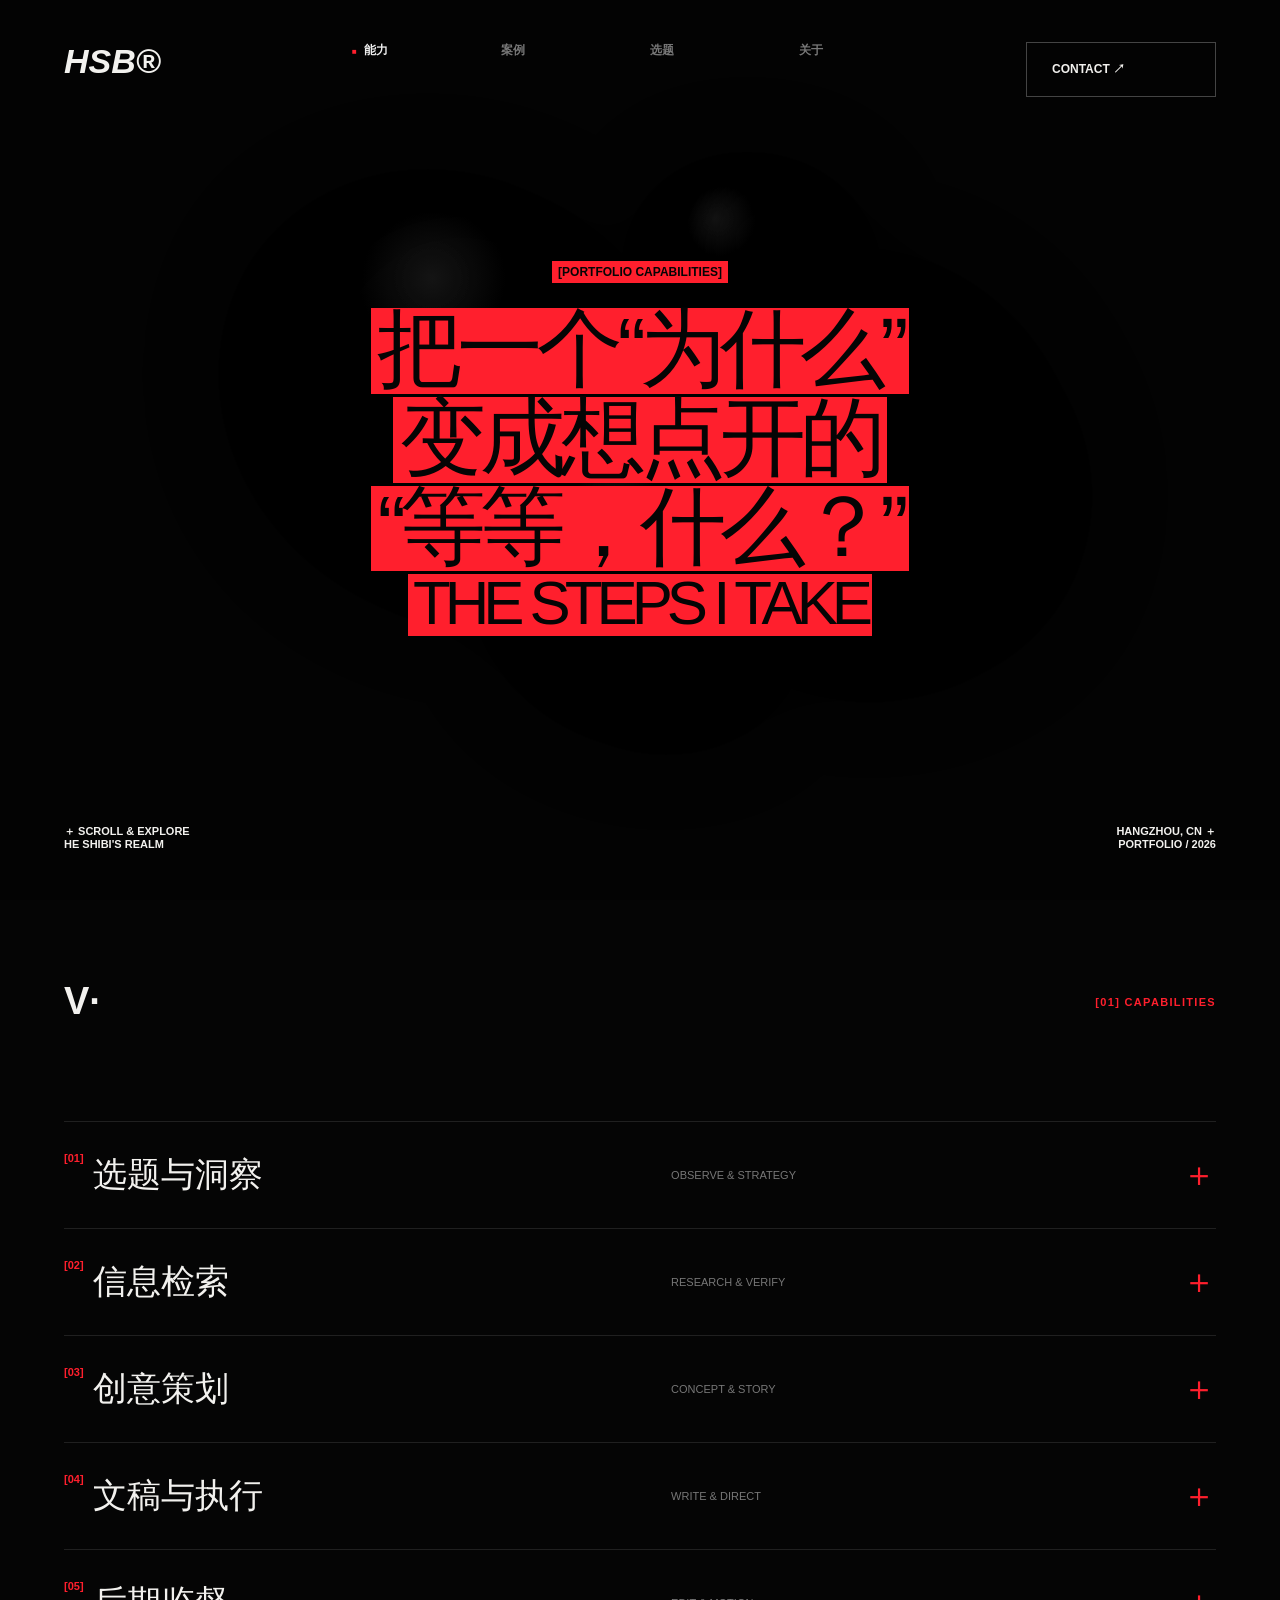
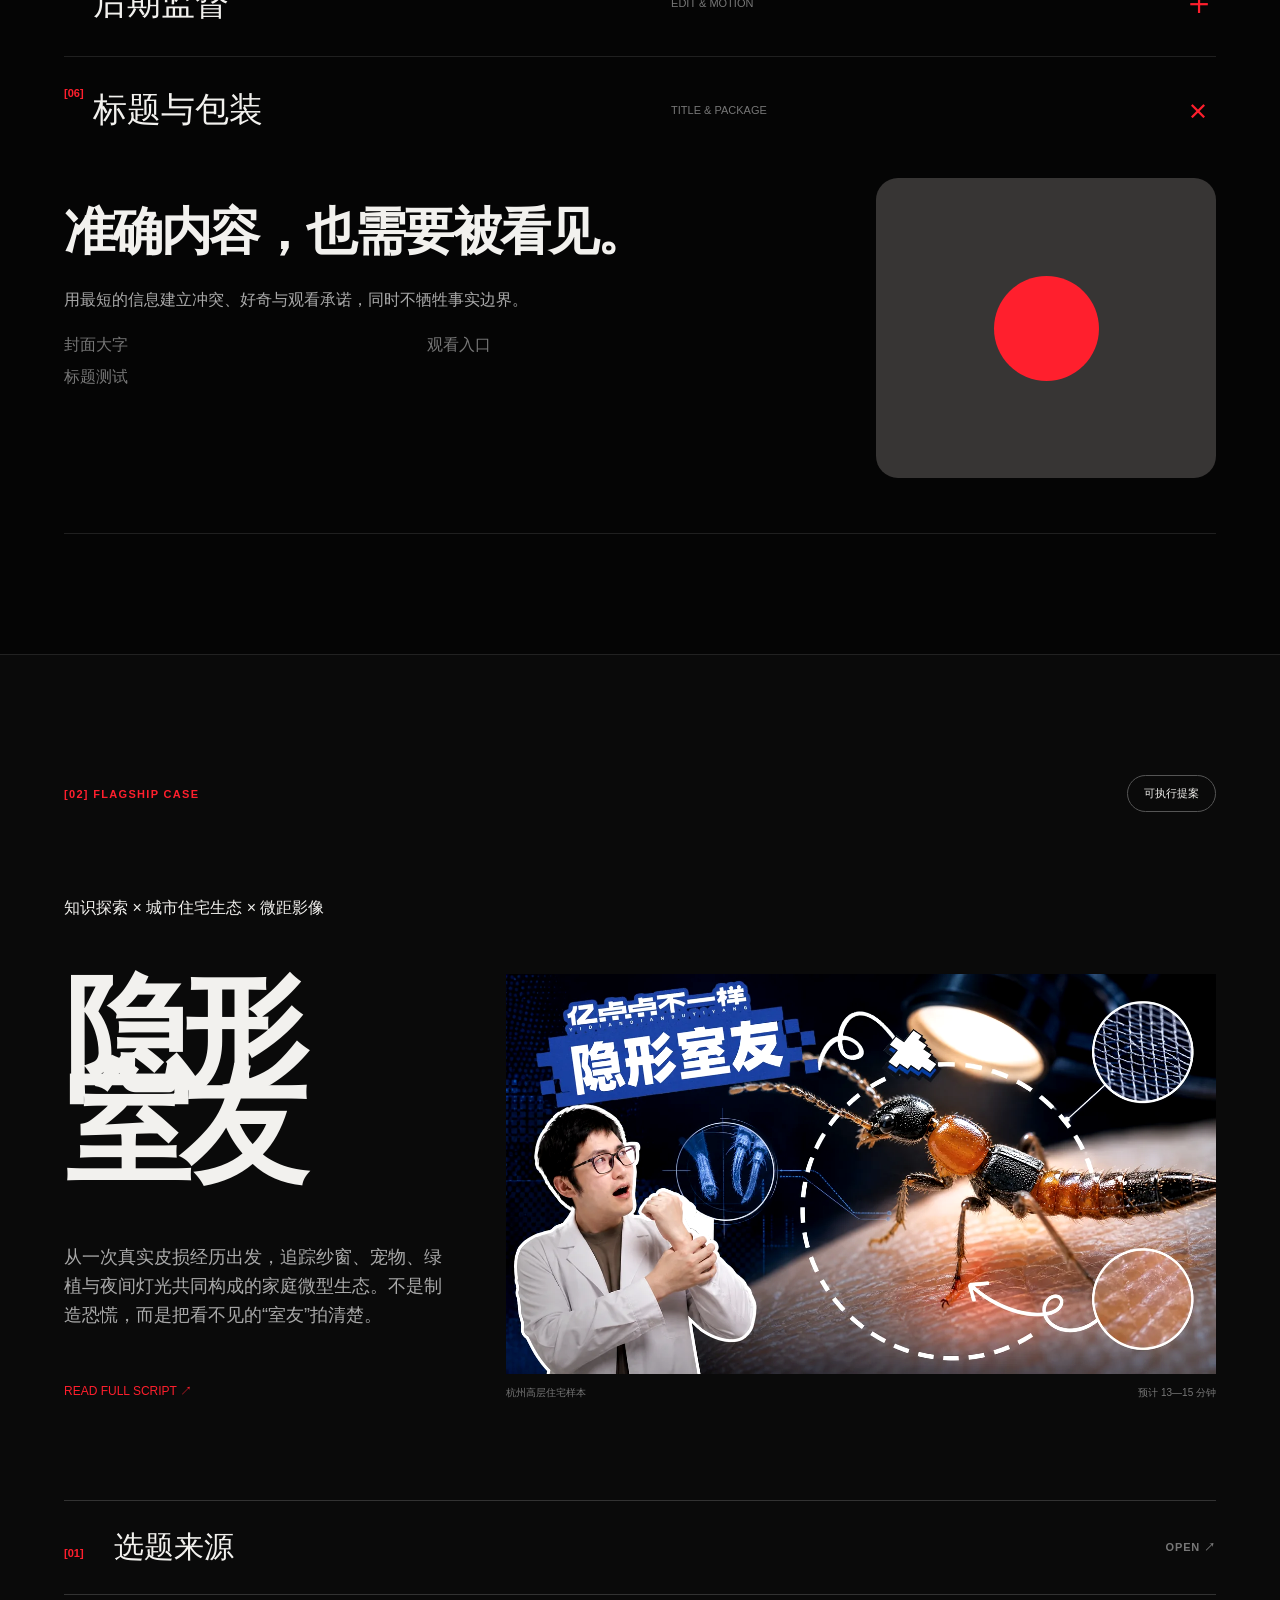
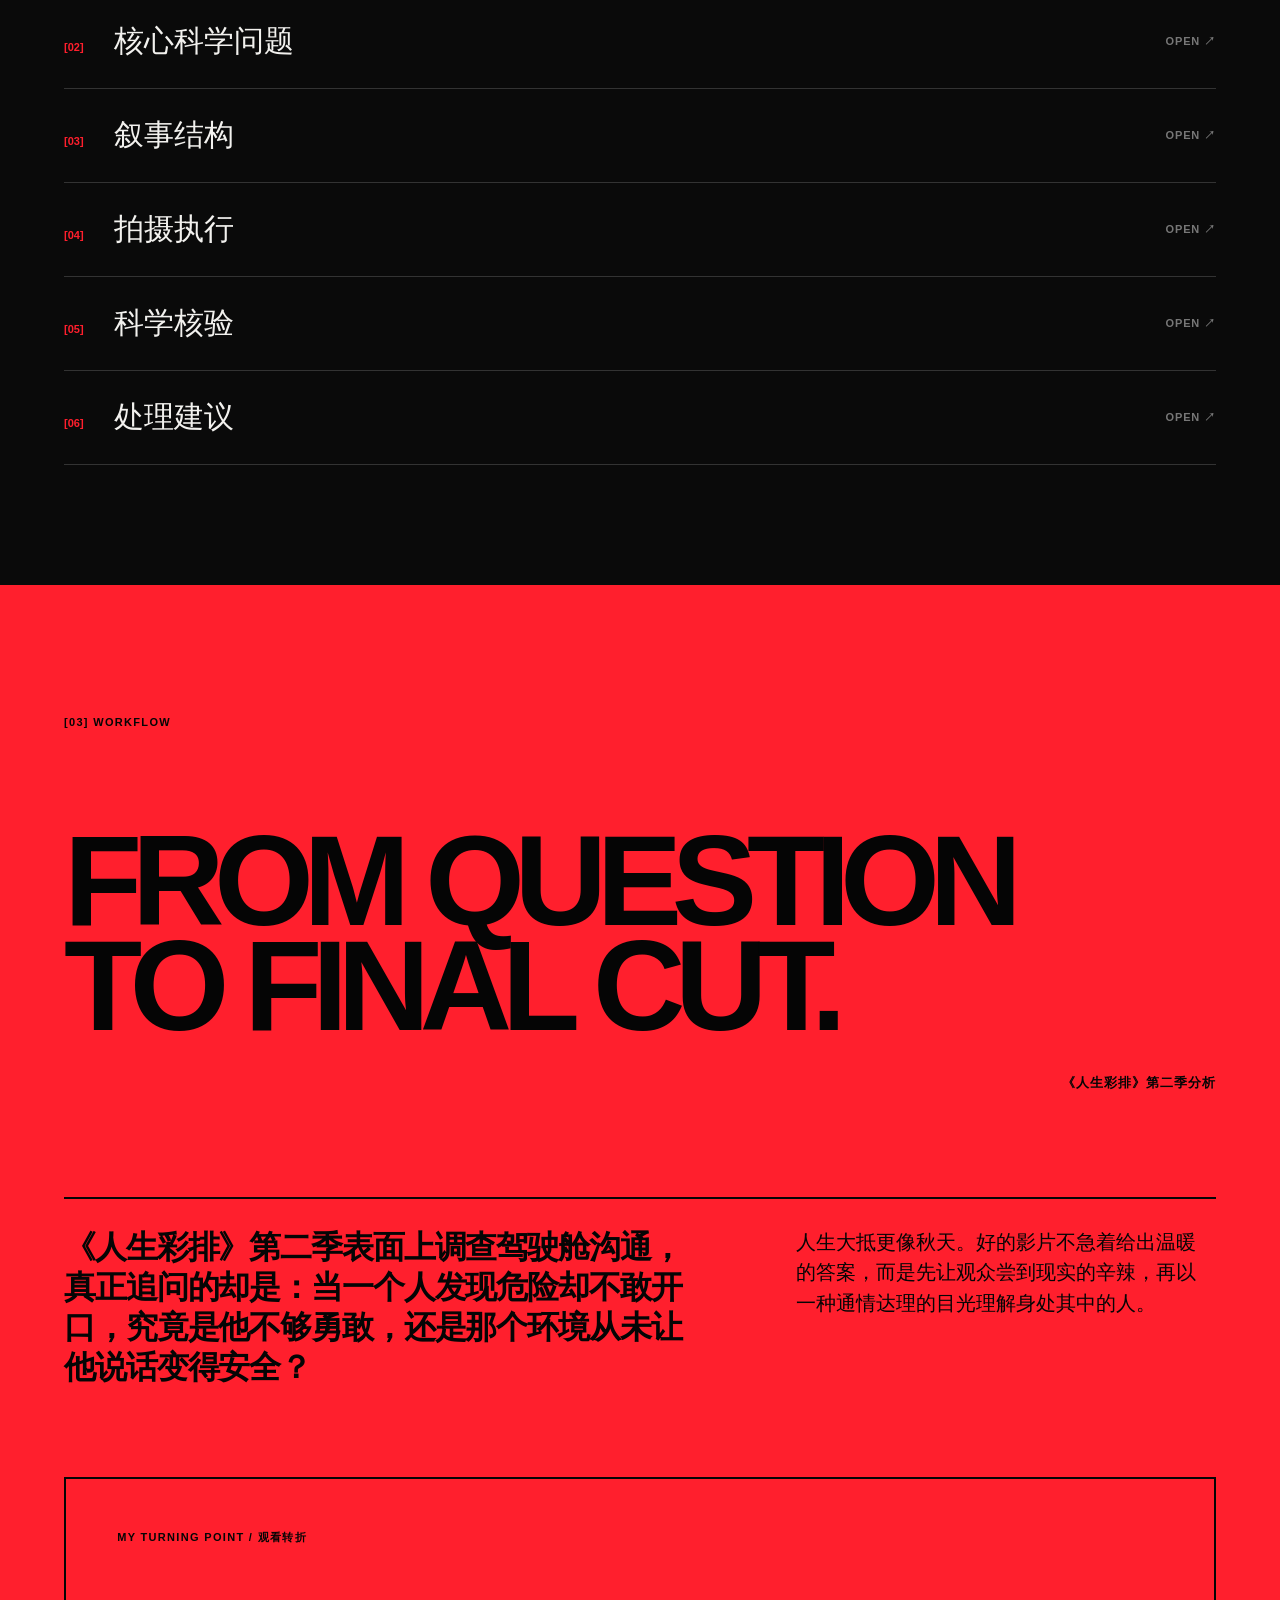
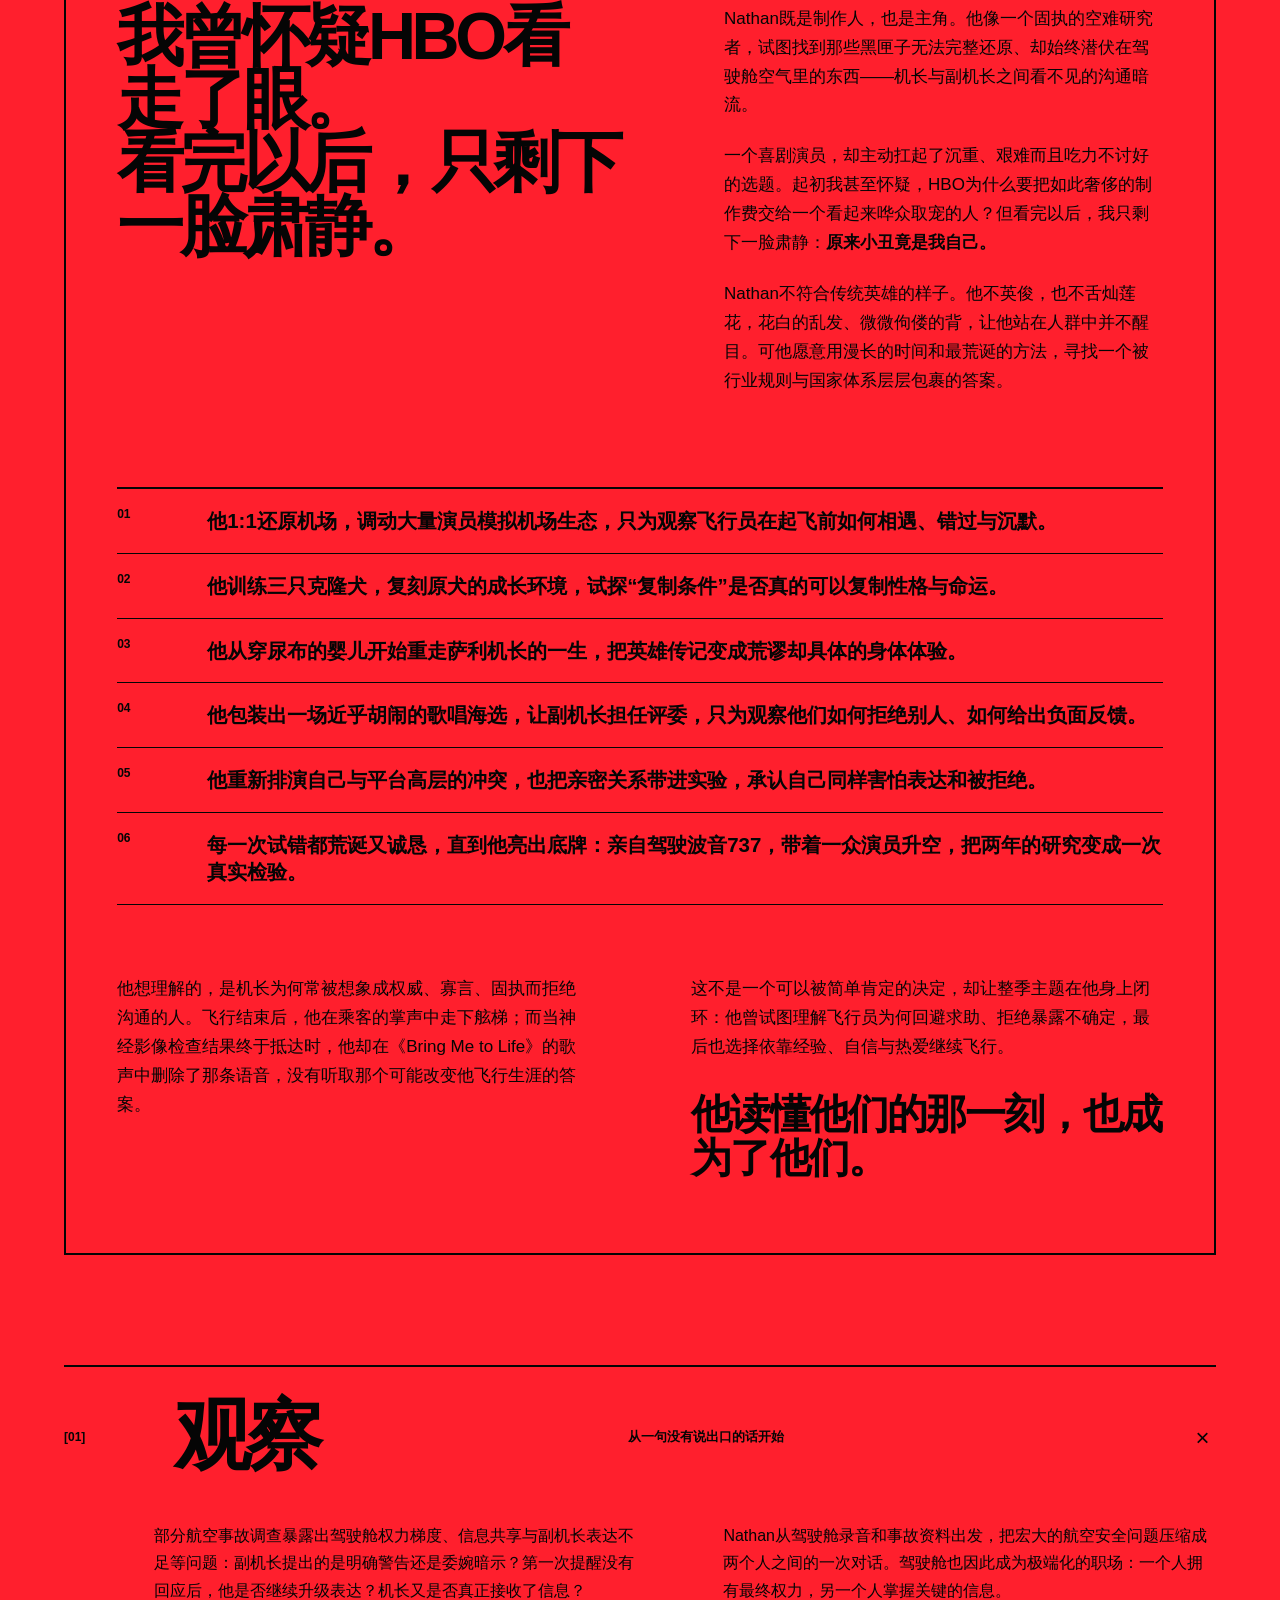
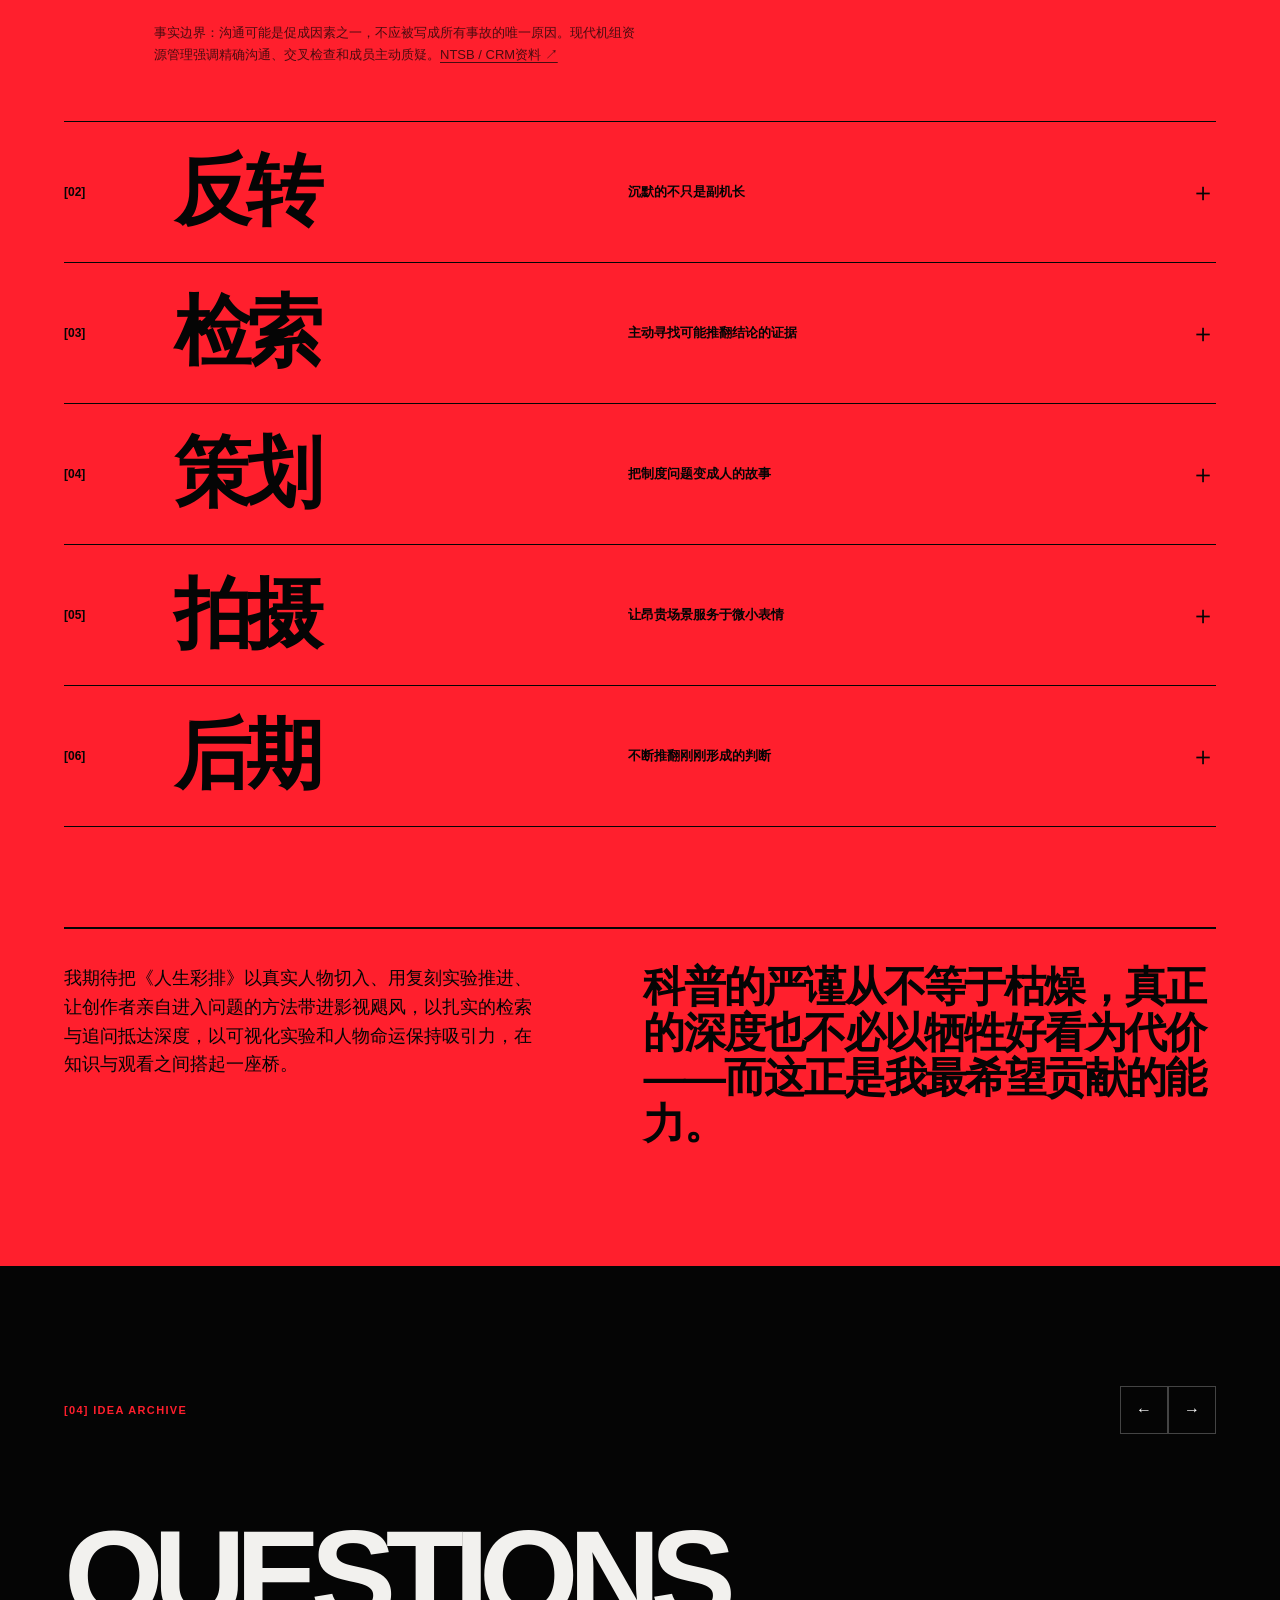
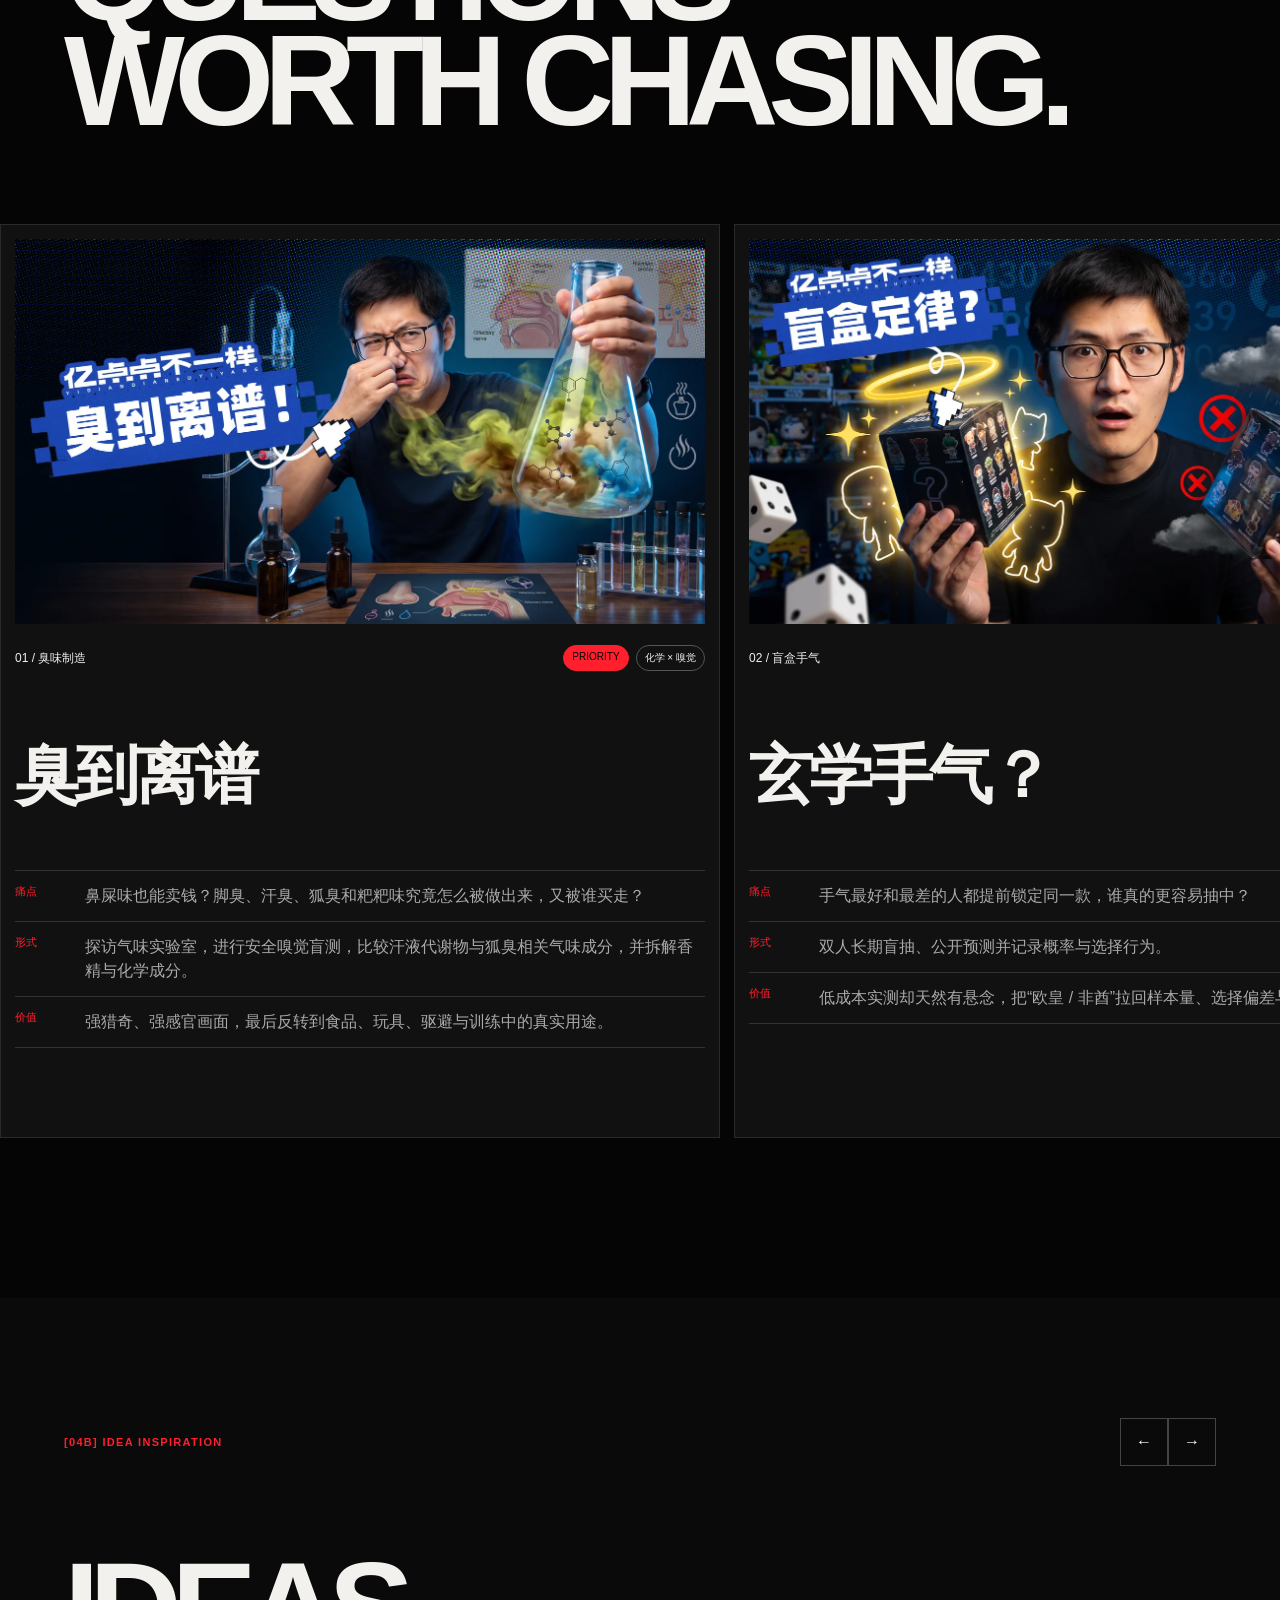
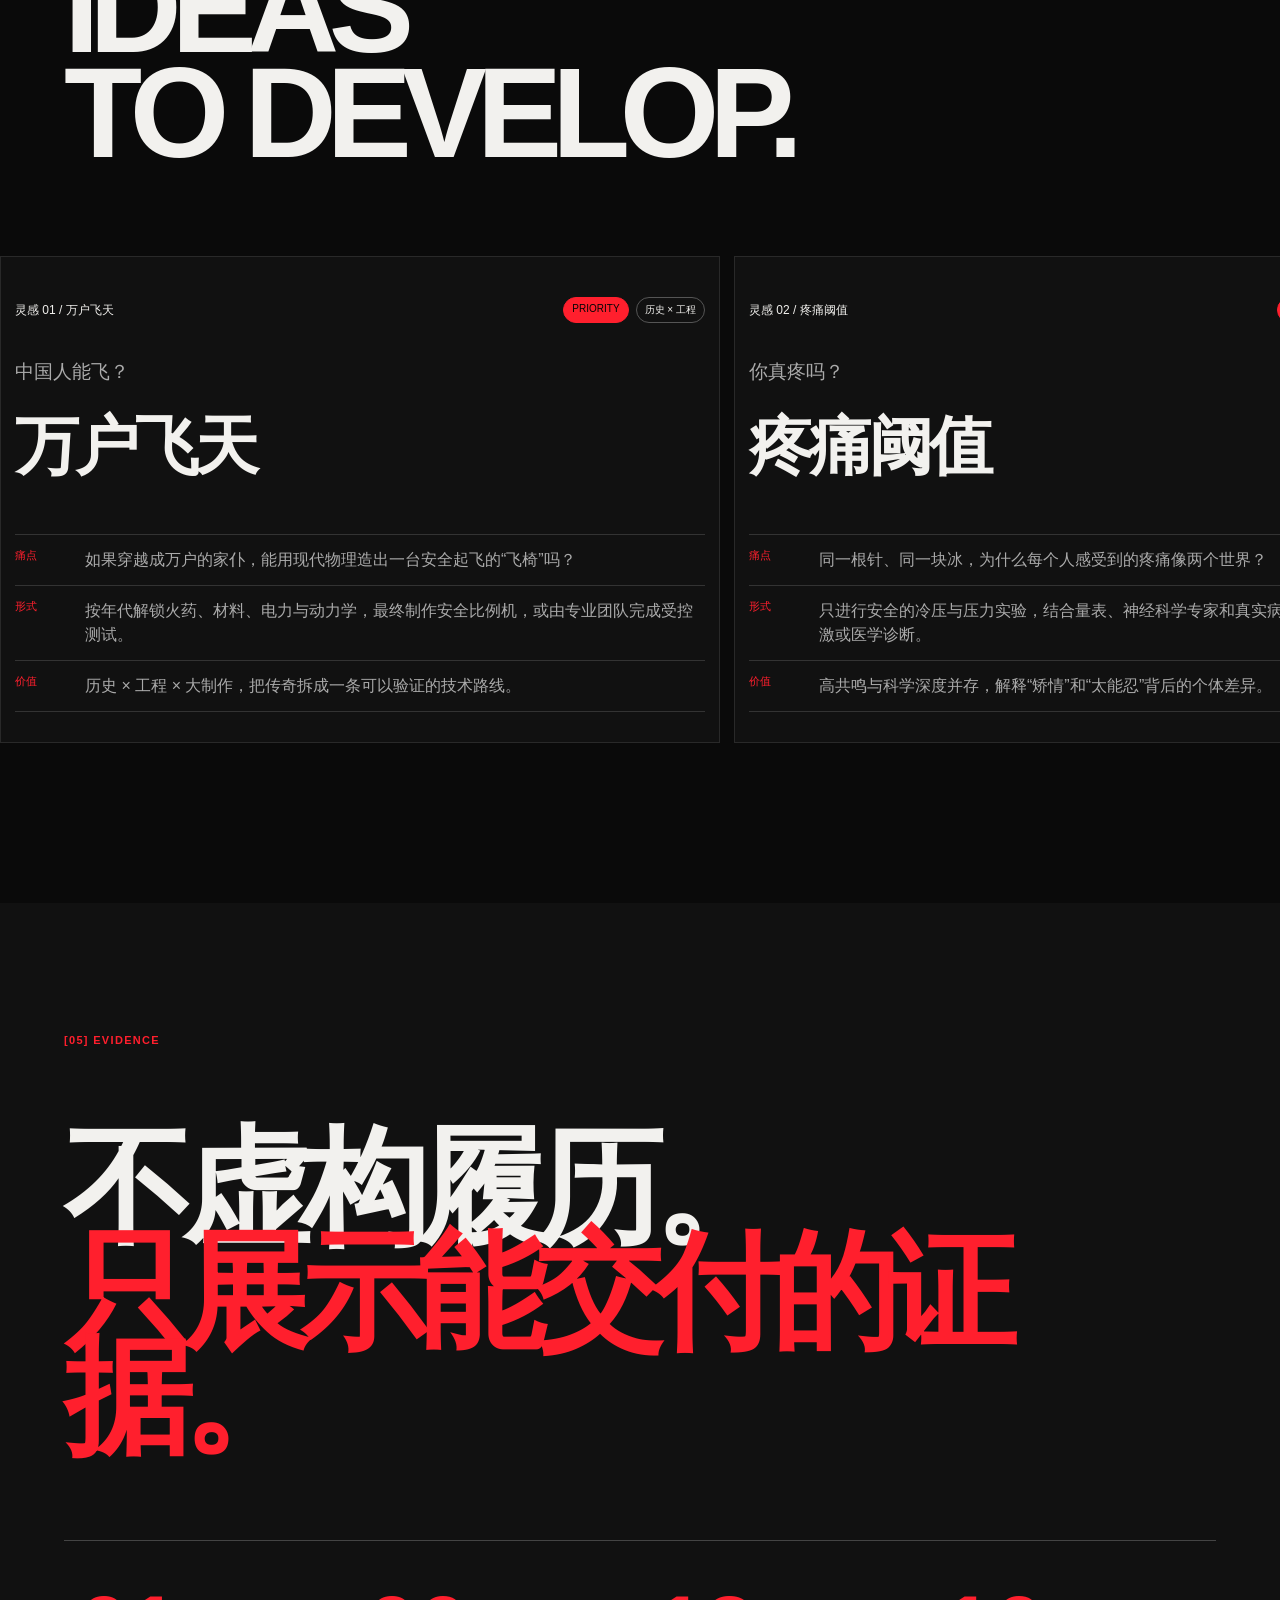
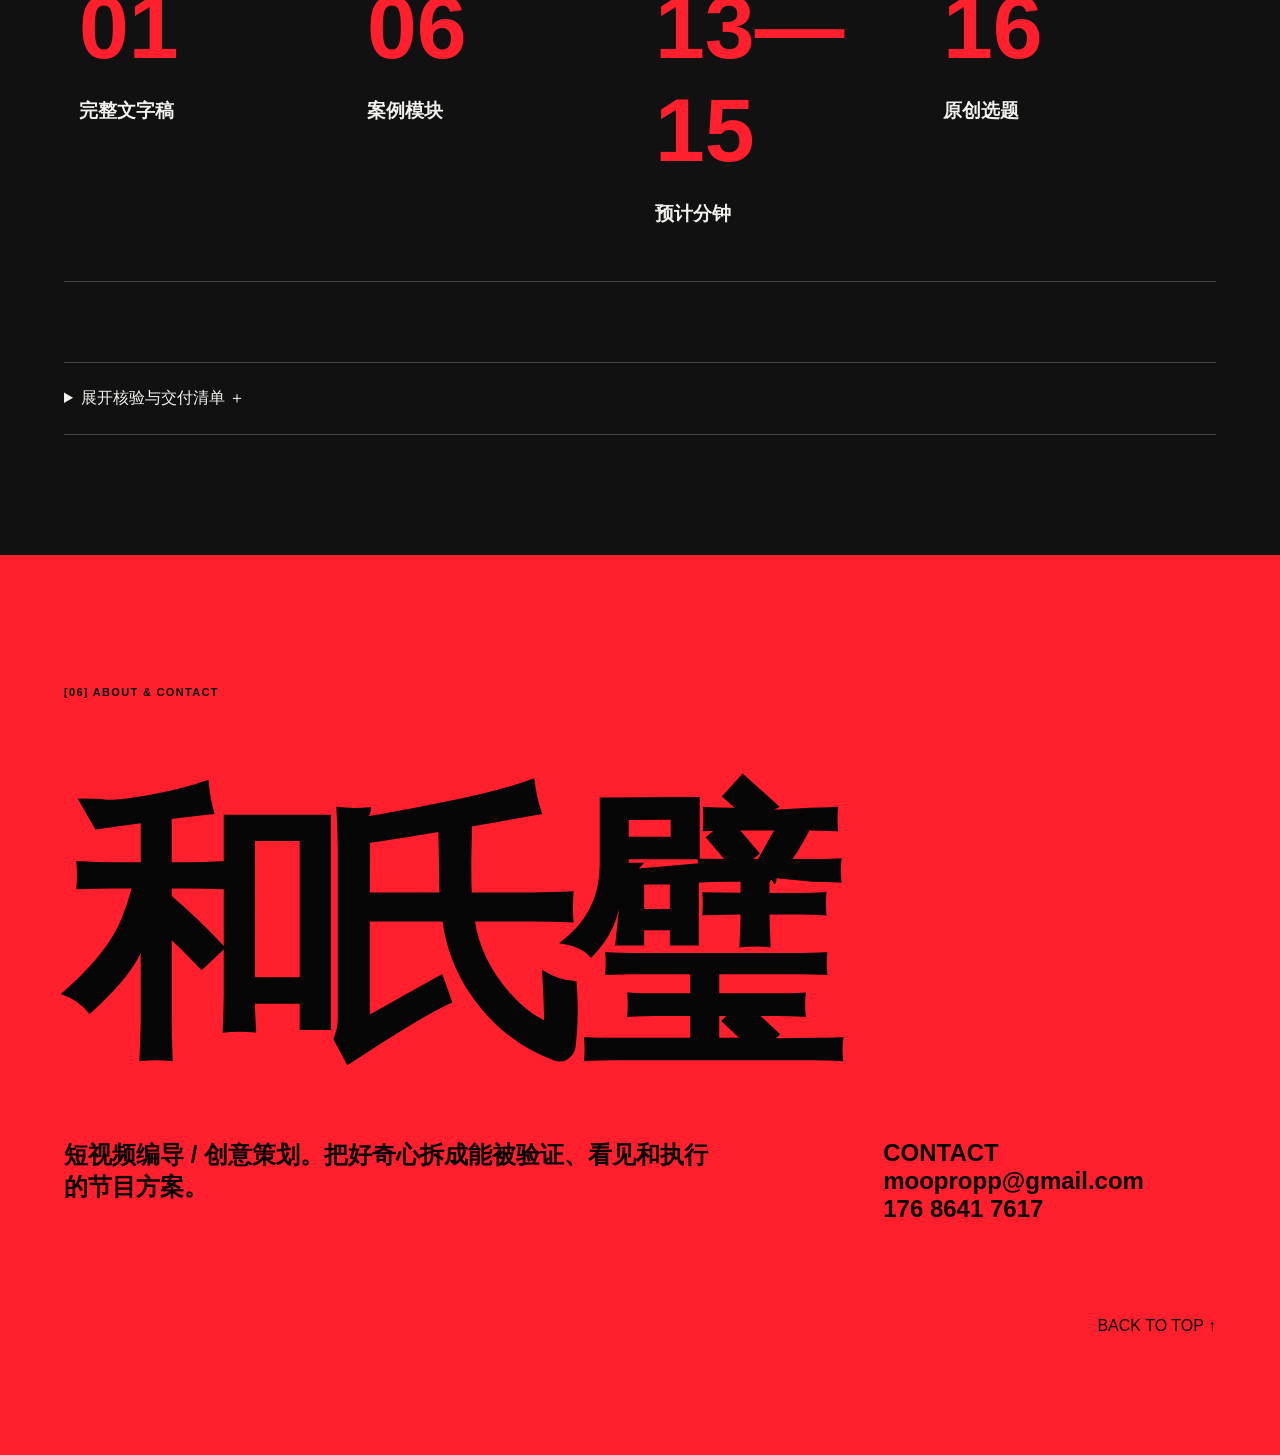
==== commit 5e4d99f5: "Restore frame study and improve horizontal archive scroll" ====
--- a/index.html
+++ b/index.html
@@ -1,4 +1,4 @@
-<!doctype html><html lang="zh-CN"><head><meta charset="utf-8"><meta name="viewport" content="width=device-width,initial-scale=1"><meta name="description" content="和氏璧的短视频编导与创意策划作品集"><title>和氏璧｜短视频编导 · 创意策划</title><link rel="stylesheet" href="assets/css/portfolio.css"><link rel="stylesheet" href="assets/css/image-fix.css"></head><body>
+<!doctype html><html lang="zh-CN"><head><meta charset="utf-8"><meta name="viewport" content="width=device-width,initial-scale=1"><meta name="description" content="和氏璧的短视频编导与创意策划作品集"><title>和氏璧｜短视频编导 · 创意策划</title><link rel="stylesheet" href="assets/css/portfolio.css"><link rel="stylesheet" href="assets/css/image-fix.css"><link rel="stylesheet" href="assets/css/rehearsal-study.css"></head><body>
 <header class="site-header"><a class="brand" href="#hero">HSB®</a><nav><a class="active" href="#capability-accordion">能力</a><a href="#flagship">案例</a><a href="#ideas">选题</a><a href="#about">关于</a></nav><a class="header-cta" href="#about">CONTACT ↗</a></header><main>
 <section id="hero" class="hero chapter"><div class="hero-object" aria-hidden="true"><i></i><i></i><i></i><i></i></div><div class="hero-center"><p class="hero-kicker">[PORTFOLIO CAPABILITIES]</p><h1 id="hero-title" class="hero-title hero-redline" data-parallax><span class="hero-title__line" data-shift="-.025">把一个“为什么”</span><span class="hero-title__line" data-shift=".025">变成想点开的</span><span class="hero-title__line" data-shift="-.016">“等等，什么？”</span><span class="hero-title__line hero-title__line--en" data-shift=".012">THE STEPS I TAKE</span></h1></div><p class="hero-corner left">＋ SCROLL & EXPLORE<br>HE SHIBI'S REALM</p><p class="hero-corner right">HANGZHOU, CN ＋<br>PORTFOLIO / 2026</p></section>
 <section id="capability-accordion" class="capabilities chapter"><div class="section-top"><p class="mono-logo">V·</p><p class="section-index">[01] CAPABILITIES</p></div><h2 class="sr-only">编导能力</h2><div class="capability-stack">
@@ -10,9 +10,8 @@
 <details class="capability-fold"><summary><span><b>[06]</b> 标题与包装</span><em>TITLE & PACKAGE</em><i>＋</i></summary><div class="fold-body"><div><h3>准确内容，也需要被看见。</h3><p>用最短的信息建立冲突、好奇与观看承诺，同时不牺牲事实边界。</p><ul><li>封面大字</li><li>标题测试</li><li>观看入口</li></ul></div><div class="fold-visual visual-dot"><span></span></div></div></details></div></section>
 <section id="flagship" class="flagship chapter"><div class="section-bar"><p class="section-index">[02] FLAGSHIP CASE</p><span class="proposal-pill">可执行提案</span></div><div class="flagship-grid"><div class="flagship-copy reveal"><p>知识探索 × 城市住宅生态 × 微距影像</p><h2 id="flagship-title">隐形<br>室友</h2><p class="lead">从一次真实皮损经历出发，追踪纱窗、宠物、绿植与夜间灯光共同构成的家庭微型生态。不是制造恐慌，而是把看不见的“室友”拍清楚。</p><a href="content/invisible-roommate-script-viewer.html" target="_blank" rel="noopener">READ FULL SCRIPT ↗</a></div><figure class="flagship-media reveal" data-asset-slot="flagship-cover"><img src="assets/images/invisible-roommate-cover.webp" alt="《隐形室友》视频提案封面，展示隐翅虫与皮肤接触的微距画面" width="3840" height="2160" loading="lazy" draggable="false" sizes="85vw"><figcaption><span>杭州高层住宅样本</span><span>预计 13—15 分钟</span></figcaption></figure></div><div class="case-modules">
 <details><summary><b>[01]</b>选题来源</summary><p class="module-summary">从真实经历建立悬念，不以个人经历代替结论。</p><div class="script-section" data-script-section="source">正在载入文字稿…</div></details><details><summary><b>[02]</b>核心科学问题</summary><p class="module-summary">隐翅虫毒素与家庭昆虫生态。</p><div class="script-section" data-script-section="science">正在载入文字稿…</div></details><details><summary><b>[03]</b>叙事结构</summary><p class="module-summary">从个人皮损扩展至整套住宅生态。</p><div class="script-section" data-script-section="narrative">正在载入文字稿…</div></details><details><summary><b>[04]</b>拍摄执行</summary><p class="module-summary">用微距、路线与环境实验把抽象机制拍出来。</p><div class="script-section" data-script-section="shooting">正在载入文字稿…</div></details><details><summary><b>[05]</b>科学核验</summary><p class="module-summary">明确事实、推断和专家核验边界。</p><div class="script-section" data-script-section="verification">正在载入文字稿…</div></details><details><summary><b>[06]</b>处理建议</summary><p class="module-summary">从识别风险走向可执行处理。</p><div class="script-section" data-script-section="treatment">正在载入文字稿…</div></details></div></section>
-<section id="process" class="process chapter"><p class="section-index">[03] WORKFLOW</p><h2>FROM QUESTION<br>TO FINAL CUT.</h2><div class="process-list"><article><b>[01]</b><h3>观察</h3></article><article><b>[02]</b><h3>反转</h3></article><article><b>[03]</b><h3>检索</h3></article><article><b>[04]</b><h3>策划</h3></article><article><b>[05]</b><h3>拍摄</h3></article><article><b>[06]</b><h3>后期</h3></article><article><b>[07]</b><h3>包装</h3></article></div></section>
+<section id="process" class="process chapter"><div class="process-heading"><p class="section-index">[03] FRAME STUDY · THE REHEARSAL S2</p><p class="process-note">航空安全 × 权力梯度 × 人际沟通</p></div><h2>当副机长<br>选择沉默</h2><div class="process-intro"><p class="process-lead">《人生彩排》第二季表面上调查驾驶舱沟通，真正追问的却是：当一个人发现危险却不敢开口，究竟是他不够勇敢，还是那个环境从未让他说话变得安全？</p><p>人生大抵更像秋天。好的影片不急着给出温暖的答案，而是先让观众尝到现实的辛辣，再以一种通情达理的目光理解身处其中的人。</p></div><div class="process-list"><details class="process-step" open><summary><b>[01]</b><h3>观察</h3><span>从一句没有说出口的话开始</span></summary><div class="process-copy"><p>部分航空事故调查暴露出驾驶舱权力梯度、信息共享与副机长表达不足等问题：副机长提出的是明确警告还是委婉暗示？第一次提醒没有回应后，他是否继续升级表达？机长又是否真正接收了信息？</p><p>Nathan从驾驶舱录音和事故资料出发，把宏大的航空安全问题压缩成两个人之间的一次对话。驾驶舱也因此成为极端化的职场：一个人拥有最终权力，另一个人掌握关键的信息。</p><p class="process-source">事实边界：沟通可能是促成因素之一，不应被写成所有事故的唯一原因。现代机组资源管理强调精确沟通、交叉检查和成员主动质疑。<a href="https://www.ntsb.gov/investigations/AccidentReports/Reports/AAR0502.pdf" target="_blank" rel="noreferrer">NTSB / CRM资料 ↗</a></p></div></details><details class="process-step"><summary><b>[02]</b><h3>反转</h3><span>沉默的不只是副机长</span></summary><div class="process-copy"><p>节目先让观众看见强势机长与沉默副机长，随后将简单的责任判断翻转为一套共同困境：机长必须永远冷静、可靠、果断，权力同时也把他推入无法示弱、无法求助的孤独；副机长则要衡量冒犯上级、判断错误和承担责任的代价。</p><p>飞行员并非“接受心理疏导就会失业”，但对停飞、认证延迟、经济成本和职业污名的担忧，确实可能阻碍求助。更深的反转发生在Nathan身上——他研究别人为何无法沟通，却逐渐暴露自己也害怕直接表达，并习惯用彩排控制不确定性。</p><p class="process-source"><a href="https://www.faa.gov/about/officeorg/headquartersoffices/avs/fact-checking-medical-myths-aviation" target="_blank" rel="noreferrer">FAA航空心理健康事实说明 ↗</a></p></div></details><details class="process-step"><summary><b>[03]</b><h3>检索</h3><span>主动寻找可能推翻结论的证据</span></summary><div class="process-copy"><p><strong>原始资料：</strong>事故最终报告、驾驶舱语音文字稿、飞行数据、空管通话、训练与值勤记录；区分主要原因、促成因素和节目推断。</p><p><strong>专业体系：</strong>检索CRM、驾驶舱权力梯度、沟通升级、情景意识、标准喊话与心理适航认证，判断节目观点中哪些已有行业训练支撑，哪些经过叙事强化。</p><p><strong>正向对照：</strong>研究哈德逊河迫降中机长萨伦伯格与副机长斯凯尔斯如何分配任务、共享信息并快速形成一致判断，并参考《最高职责》、NTSB材料和机组采访。</p><p><strong>人物采访：</strong>不只访问传奇机长，也访问年轻副机长、CRM教员、事故调查者与航空心理专家。最关键的问题是：“当你认为机长正在犯错，你会说什么？如果他没有回应，下一句话又是什么？”</p></div></details><details class="process-step"><summary><b>[04]</b><h3>策划</h3><span>把制度问题变成人的故事</span></summary><div class="process-copy"><p>节目完成四次转化：从宏观事故缩小为一句对话，从资料分析转化为角色扮演，从航空问题扩展为人人熟悉的职场处境，最后让提出问题的Nathan亲自进入实验。</p><p>如果迁移为本土化实验，我会设置“一人驾驶舱”：让参与者轮流扮演机长与副机长，在模拟器中制造判断分歧；第一轮不做沟通训练，第二轮加入标准表达、沟通升级和破冰环节，对比开口时间、提醒次数、决策质量与心理压力，再把结论迁移到普通职场。</p><blockquote>真正有效的团队，不是要求弱势者突然勇敢，而是让说出不同意见不再需要勇气。</blockquote></div></details><details class="process-step"><summary><b>[05]</b><h3>拍摄</h3><span>让昂贵场景服务于微小表情</span></summary><div class="process-copy"><p><strong>复刻空间：</strong>驾驶舱、机场和候机区的精确复刻，让抽象资料变成可观看的行为实验。</p><p><strong>保持距离：</strong>固定远景不替观众判断情绪，直到沉默持续到难以承受，镜头才靠近人物松动的表情。</p><p><strong>严肃与荒诞同框：</strong>事故记录、制度听证与歌唱比赛、角色扮演并置。荒诞没有消解议题，而是降低宏大话题的观看门槛。</p><p><strong>风险递进：</strong>资料阅读、演员复现、模拟驾驶舱、制度游说再到真实飞行；真实737不是孤立的大场面，而是整季叙事必须抵达的终点。</p></div></details><details class="process-step"><summary><b>[06]</b><h3>后期</h3><span>不断推翻刚刚形成的判断</span></summary><div class="process-copy"><p>剪辑通过信息延迟，让观众循环经历“困惑—发笑—理解—不安—重新理解”；又以平行剪辑把事故复现、飞行员访谈和Nathan自己的表达困境互相映照。</p><p>同一情境被反复排演，每次只替换一个变量，形成实验感与喜剧节奏；严肃的制度语言突然硬切到廉价表演或局促沉默，笑点来自两个现实的碰撞。最终的真实飞行重新解释整季：即便知道全部理论，真实沟通仍然很难。</p></div></details></div><div class="process-outro"><p>我期待把《人生彩排》以真实人物切入、用复刻实验推进、让创作者亲自进入问题的方法带进影视飓风，以扎实的检索与追问抵达深度，以可视化实验和人物命运保持吸引力，在知识与观看之间搭起一座桥。</p><strong>科普的严谨从不等于枯燥，真正的深度也不必以牺牲好看为代价——而这正是我最希望贡献的能力。</strong></div></section>
 <section id="ideas" class="ideas chapter"><div class="section-bar"><p class="section-index">[04] IDEA ARCHIVE</p><div class="rail-controls"><button data-rail-prev aria-label="上一个选题">←</button><button data-rail-next aria-label="下一个选题">→</button></div></div><h2 id="ideas-title" class="ideas-title reveal">QUESTIONS<br>WORTH CHASING.</h2><div class="idea-rail" data-idea-rail tabindex="0" aria-label="有海报的创意选题横向列表"></div></section>
 <section id="inspiration" class="ideas ideas--inspiration chapter"><div class="section-bar"><p class="section-index">[04B] IDEA INSPIRATION</p><div class="rail-controls"><button data-inspiration-prev aria-label="上一个灵感">←</button><button data-inspiration-next aria-label="下一个灵感">→</button></div></div><h2 class="ideas-title reveal">IDEAS<br>TO DEVELOP.</h2><div class="idea-rail" data-inspiration-rail tabindex="0" aria-label="选题灵感横向列表"></div></section>
 <section id="evidence" class="evidence chapter"><p class="section-index">[05] EVIDENCE</p><h2 class="reveal">不虚构履历。<br><span>只展示能交付的证据。</span></h2><div class="evidence-grid"><article><strong>01</strong><h3>完整文字稿</h3></article><article><strong>06</strong><h3>案例模块</h3></article><article><strong>13—15</strong><h3>预计分钟</h3></article><article><strong>10</strong><h3>原创选题</h3></article></div><details class="evidence-list"><summary>展开核验与交付清单 ＋</summary><ul><li>完整视频文字稿</li><li>科学核验入口</li><li>住宅昆虫调查框架</li><li>镜头与执行描述</li></ul></details></section>
-<section id="about" class="about chapter"><p class="section-index">[06] ABOUT & CONTACT</p><h2>和氏璧</h2><div class="about-copy"><p>短视频编导 / 创意策划。把好奇心拆成能被验证、看见和执行的节目方案。</p><p>CONTACT<br><span>待补充邮箱 / 电话 / 社交账号</span></p></div><a class="back-top" href="#hero">BACK TO TOP ↑</a></section></main><script type="module" src="assets/js/portfolio.js"></script><script type="module" src="assets/js/portfolio-motion.js"></script><script type="module" src="assets/js/idea-rail.js"></script><script type="module" src="assets/js/capability-scroll.js"></script></body></html>
-
+<section id="about" class="about chapter"><p class="section-index">[06] ABOUT & CONTACT</p><h2>和氏璧</h2><div class="about-copy"><p>短视频编导 / 创意策划。把好奇心拆成能被验证、看见和执行的节目方案。</p><p>CONTACT<br><span>待补充邮箱 / 电话 / 社交账号</span></p></div><a class="back-top" href="#hero">BACK TO TOP ↑</a></section></main><script type="module" src="assets/js/portfolio.js"></script><script type="module" src="assets/js/portfolio-motion.js"></script><script type="module" src="assets/js/idea-rail.js"></script><script type="module" src="assets/js/capability-scroll.js"></script><script type="module" src="assets/js/rehearsal-study.js"></script></body></html>
--- a/assets/css/rehearsal-study.css
+++ b/assets/css/rehearsal-study.css
@@ -0,0 +1,267 @@
+.process-heading {
+  display: flex;
+  align-items: center;
+  justify-content: space-between;
+  gap: 30px;
+}
+
+.process-note {
+  margin: 0;
+  font-size: 11px;
+  font-weight: 800;
+  letter-spacing: 0.1em;
+  text-transform: uppercase;
+}
+
+.process-analysis-note {
+  width: max-content;
+  max-width: 100%;
+  margin: -55px 0 105px auto;
+  font-size: 13px;
+  font-weight: 800;
+  letter-spacing: 0.08em;
+  text-align: right;
+  text-transform: none;
+}
+
+.process-intro {
+  display: grid;
+  grid-template-columns: 1.5fr 1fr;
+  gap: 8vw;
+  margin: 0 0 90px;
+  border-top: 2px solid;
+  padding-top: 28px;
+}
+
+.process-intro p {
+  margin: 0;
+  max-width: 900px;
+  font-size: clamp(17px, 1.55vw, 25px);
+  line-height: 1.55;
+}
+
+.process-intro .process-lead {
+  font-size: clamp(24px, 2.5vw, 44px);
+  font-weight: 800;
+  line-height: 1.25;
+  letter-spacing: -0.035em;
+}
+
+.process-turn {
+  margin: 0 0 110px;
+  border: 2px solid #050505;
+  padding: clamp(25px, 4vw, 65px);
+}
+
+.process-turn__label {
+  margin: 0 0 60px;
+  font-size: 11px;
+  font-weight: 900;
+  letter-spacing: 0.12em;
+}
+
+.process-turn__body {
+  display: grid;
+  grid-template-columns: 1.15fr 1fr;
+  gap: 8vw;
+}
+
+.process-turn__body h3 {
+  margin: 0;
+  font-size: clamp(42px, 5.2vw, 92px);
+  line-height: 0.95;
+  letter-spacing: -0.065em;
+}
+
+.process-turn__body p,
+.process-turn__climax p {
+  margin: 0 0 22px;
+  font-size: 17px;
+  line-height: 1.7;
+}
+
+.process-turn__escalation {
+  list-style: none;
+  margin: 70px 0 0;
+  padding: 0;
+  border-top: 2px solid;
+}
+
+.process-turn__escalation li {
+  display: grid;
+  grid-template-columns: 70px 1fr;
+  gap: 20px;
+  border-bottom: 1px solid;
+  padding: 18px 0;
+}
+
+.process-turn__escalation b {
+  font-size: 12px;
+}
+
+.process-turn__escalation span {
+  max-width: 980px;
+  font-size: clamp(18px, 1.6vw, 26px);
+  font-weight: 800;
+  line-height: 1.35;
+}
+
+.process-turn__climax {
+  display: grid;
+  grid-template-columns: 1fr 1fr;
+  gap: 8vw;
+  margin-top: 70px;
+}
+
+.process-turn__climax strong {
+  display: block;
+  margin-top: 30px;
+  font-size: clamp(28px, 3.2vw, 54px);
+  line-height: 1.08;
+  letter-spacing: -0.045em;
+}
+
+.process-step {
+  border-bottom: 1px solid;
+}
+
+.process-step summary {
+  list-style: none;
+  cursor: pointer;
+  display: grid;
+  grid-template-columns: 90px minmax(220px, 0.8fr) 1fr auto;
+  align-items: center;
+  gap: 20px;
+  padding: 18px 0;
+}
+
+.process-step summary::-webkit-details-marker {
+  display: none;
+}
+
+.process-step summary::after {
+  content: "＋";
+  font-size: 26px;
+  transition: transform 0.25s ease;
+}
+
+.process-step[open] summary::after {
+  transform: rotate(45deg);
+}
+
+.process-step summary b {
+  font-size: 12px;
+}
+
+.process-step summary h3 {
+  margin: 0;
+  font-size: clamp(42px, 6vw, 105px);
+  letter-spacing: -0.06em;
+}
+
+.process-step summary span {
+  font-size: 13px;
+  font-weight: 700;
+  line-height: 1.4;
+}
+
+.process-copy {
+  display: grid;
+  grid-template-columns: repeat(2, minmax(0, 1fr));
+  gap: 18px 6vw;
+  margin-left: 90px;
+  padding: 15px 0 55px;
+  max-width: 1180px;
+}
+
+.process-copy p {
+  margin: 0;
+  font-size: 16px;
+  line-height: 1.7;
+}
+
+.process-copy blockquote {
+  grid-column: 1 / -1;
+  margin: 25px 0 0;
+  border-left: 5px solid;
+  padding: 6px 0 6px 25px;
+  max-width: 900px;
+  font-size: clamp(23px, 2.4vw, 40px);
+  font-weight: 900;
+  line-height: 1.25;
+  letter-spacing: -0.03em;
+}
+
+.process-source {
+  font-size: 13px !important;
+  opacity: 0.72;
+}
+
+.process-copy a {
+  text-decoration: underline;
+  text-underline-offset: 3px;
+}
+
+.process-outro {
+  display: grid;
+  grid-template-columns: 1fr 1.2fr;
+  gap: 8vw;
+  margin-top: 100px;
+  border-top: 2px solid;
+  padding-top: 35px;
+}
+
+.process-outro p {
+  margin: 0;
+  font-size: 18px;
+  line-height: 1.6;
+}
+
+.process-outro strong {
+  font-size: clamp(28px, 3.3vw, 58px);
+  line-height: 1.08;
+  letter-spacing: -0.045em;
+}
+
+@media (max-width: 760px) {
+  .process-heading,
+  .process-intro,
+  .process-turn__body,
+  .process-turn__climax,
+  .process-outro {
+    grid-template-columns: 1fr;
+  }
+
+  .process-heading {
+    align-items: flex-start;
+    flex-direction: column;
+  }
+
+  .process-analysis-note {
+    margin: -45px 0 75px auto;
+    font-size: 11px;
+  }
+
+  .process-step summary {
+    grid-template-columns: 48px 1fr auto;
+  }
+
+  .process-step summary span {
+    display: none;
+  }
+
+  .process-copy {
+    grid-template-columns: 1fr;
+    margin-left: 48px;
+  }
+
+  .process-turn__escalation li {
+    grid-template-columns: 42px 1fr;
+  }
+}
+
+@media (prefers-reduced-motion: reduce) {
+  .process-step summary::after {
+    transition: none;
+  }
+}
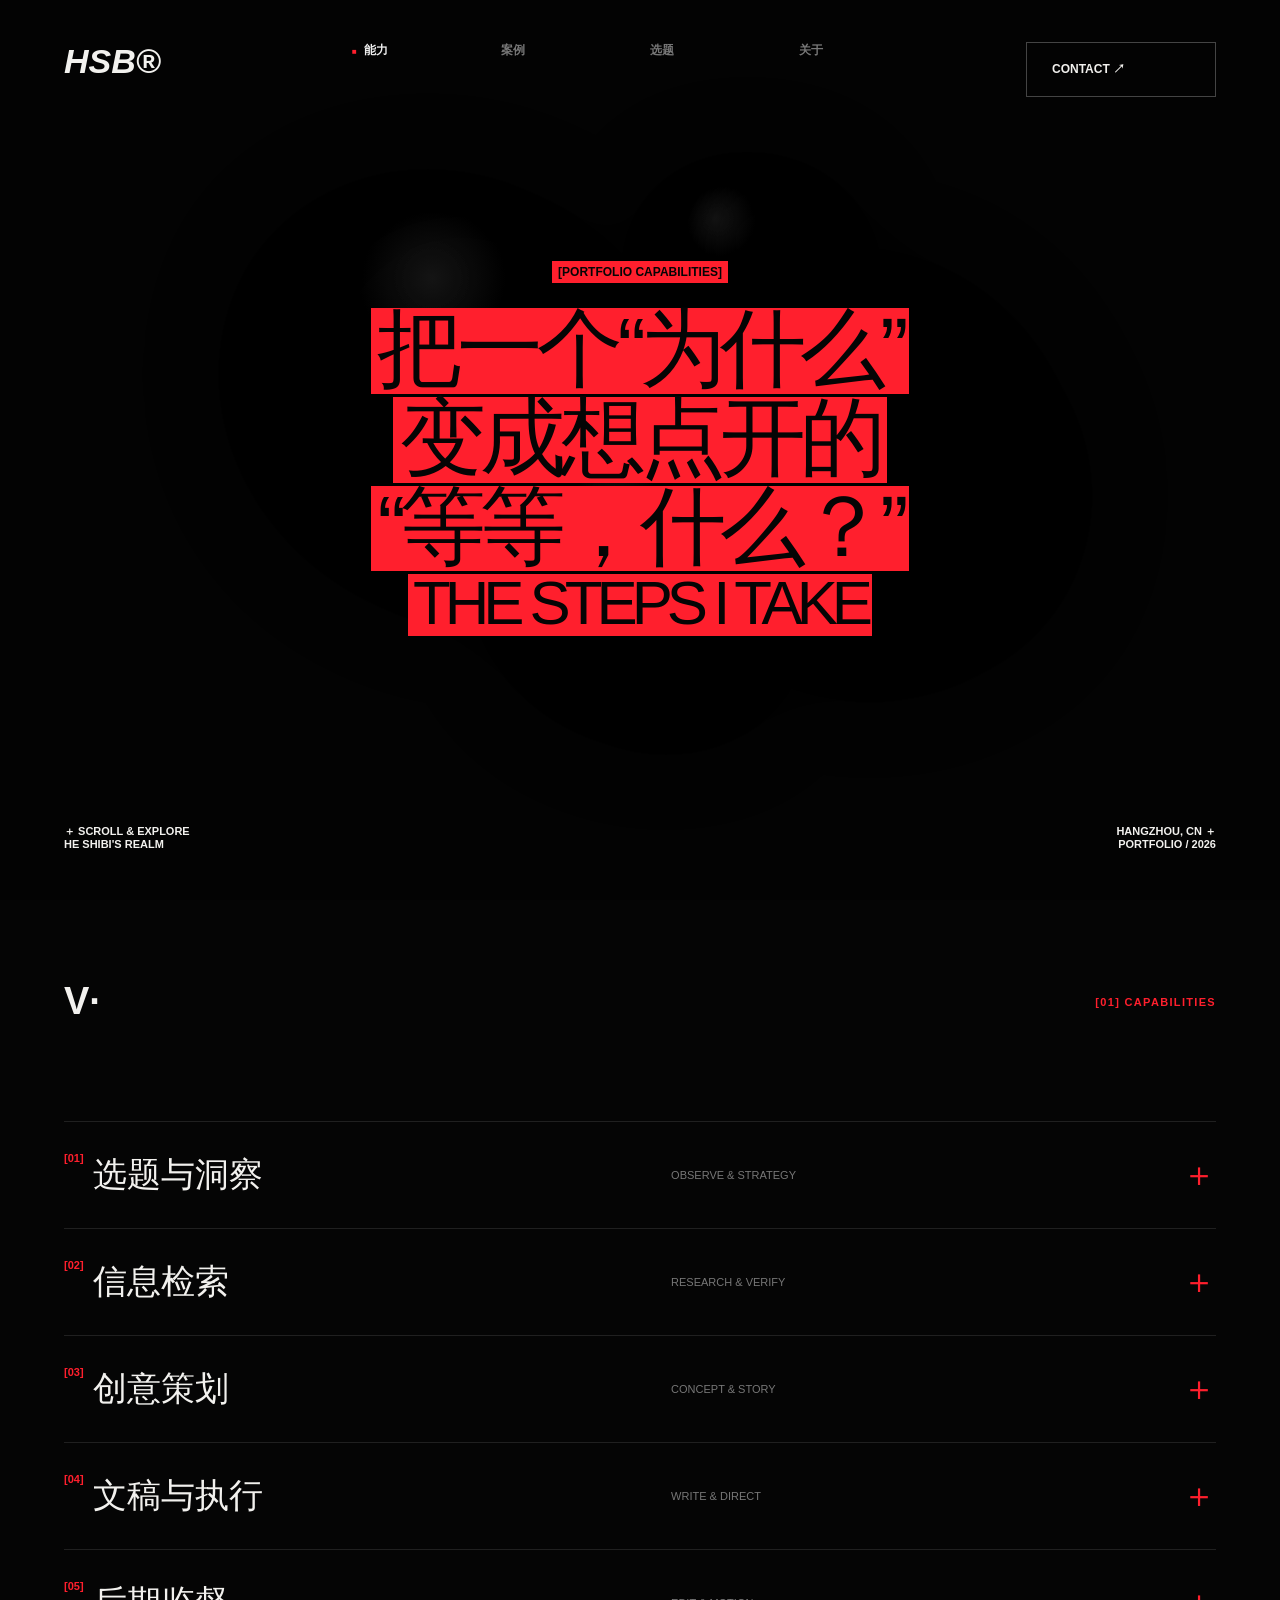
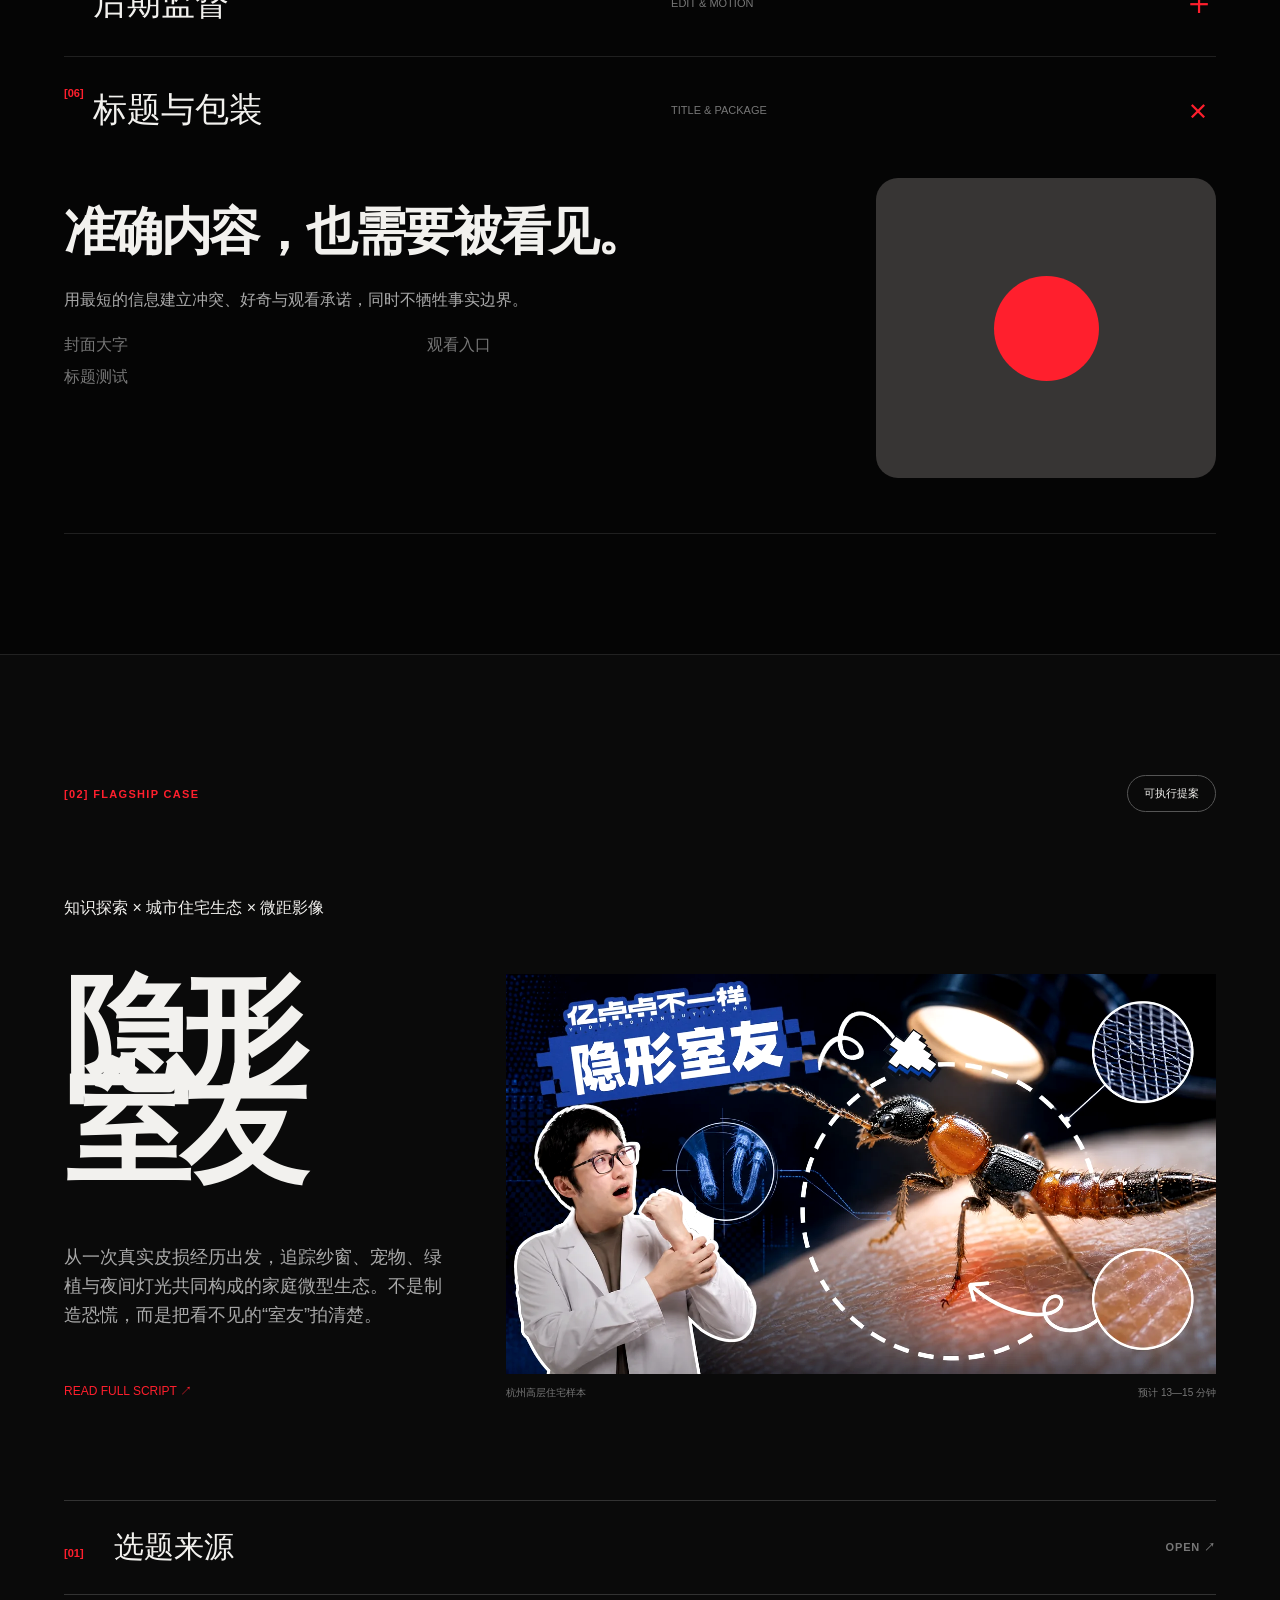
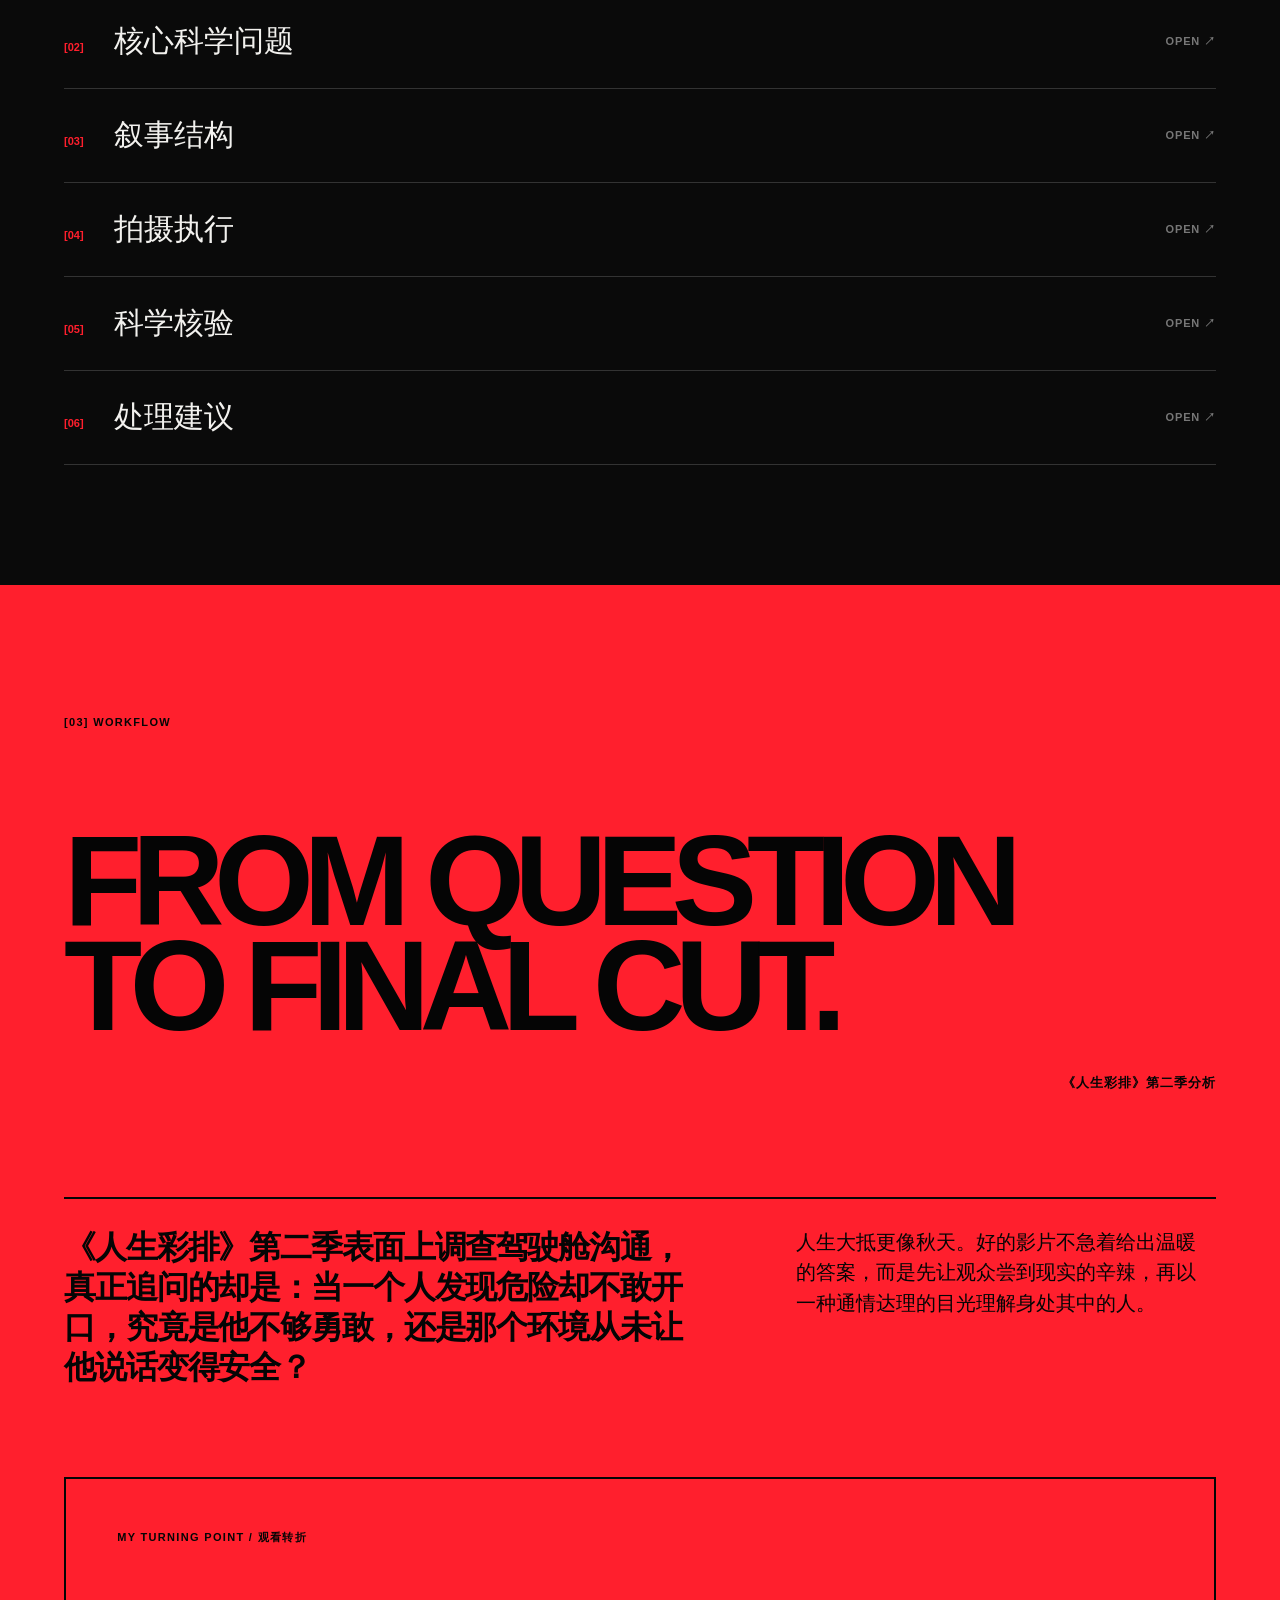
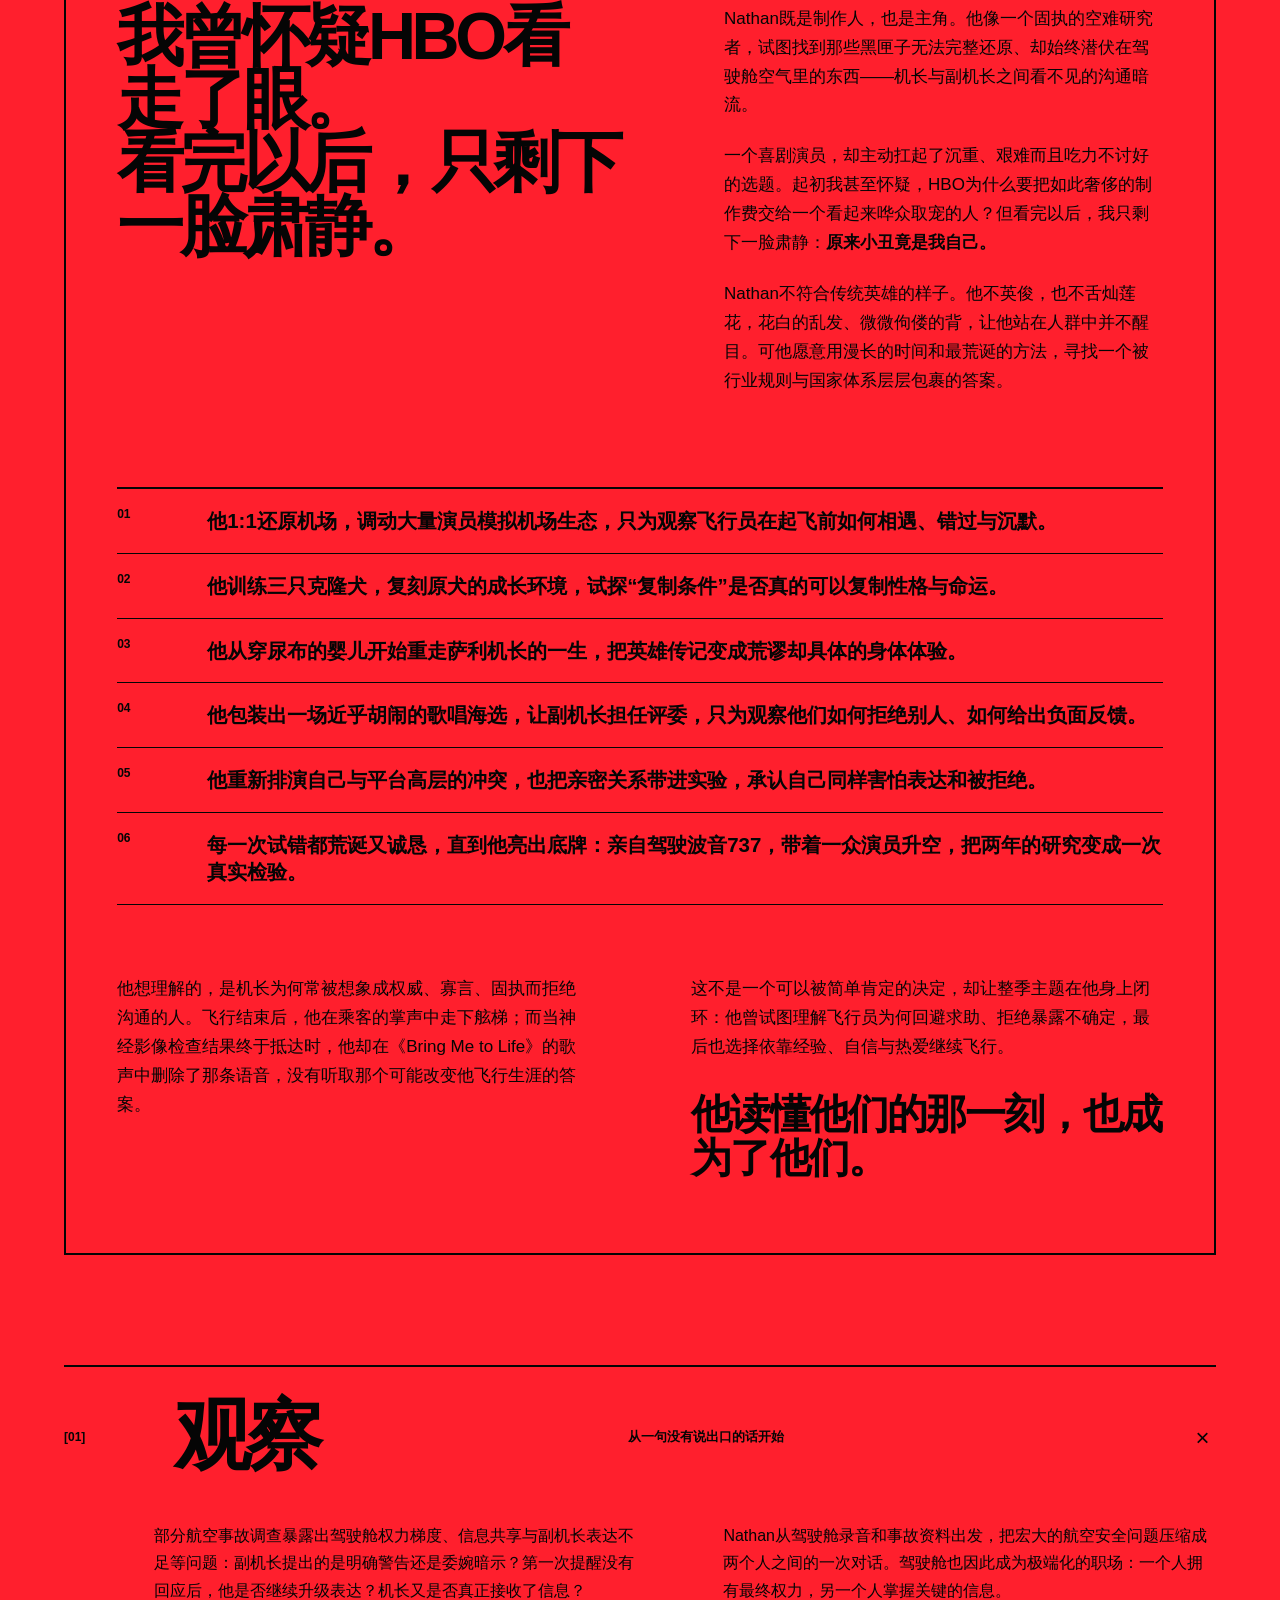
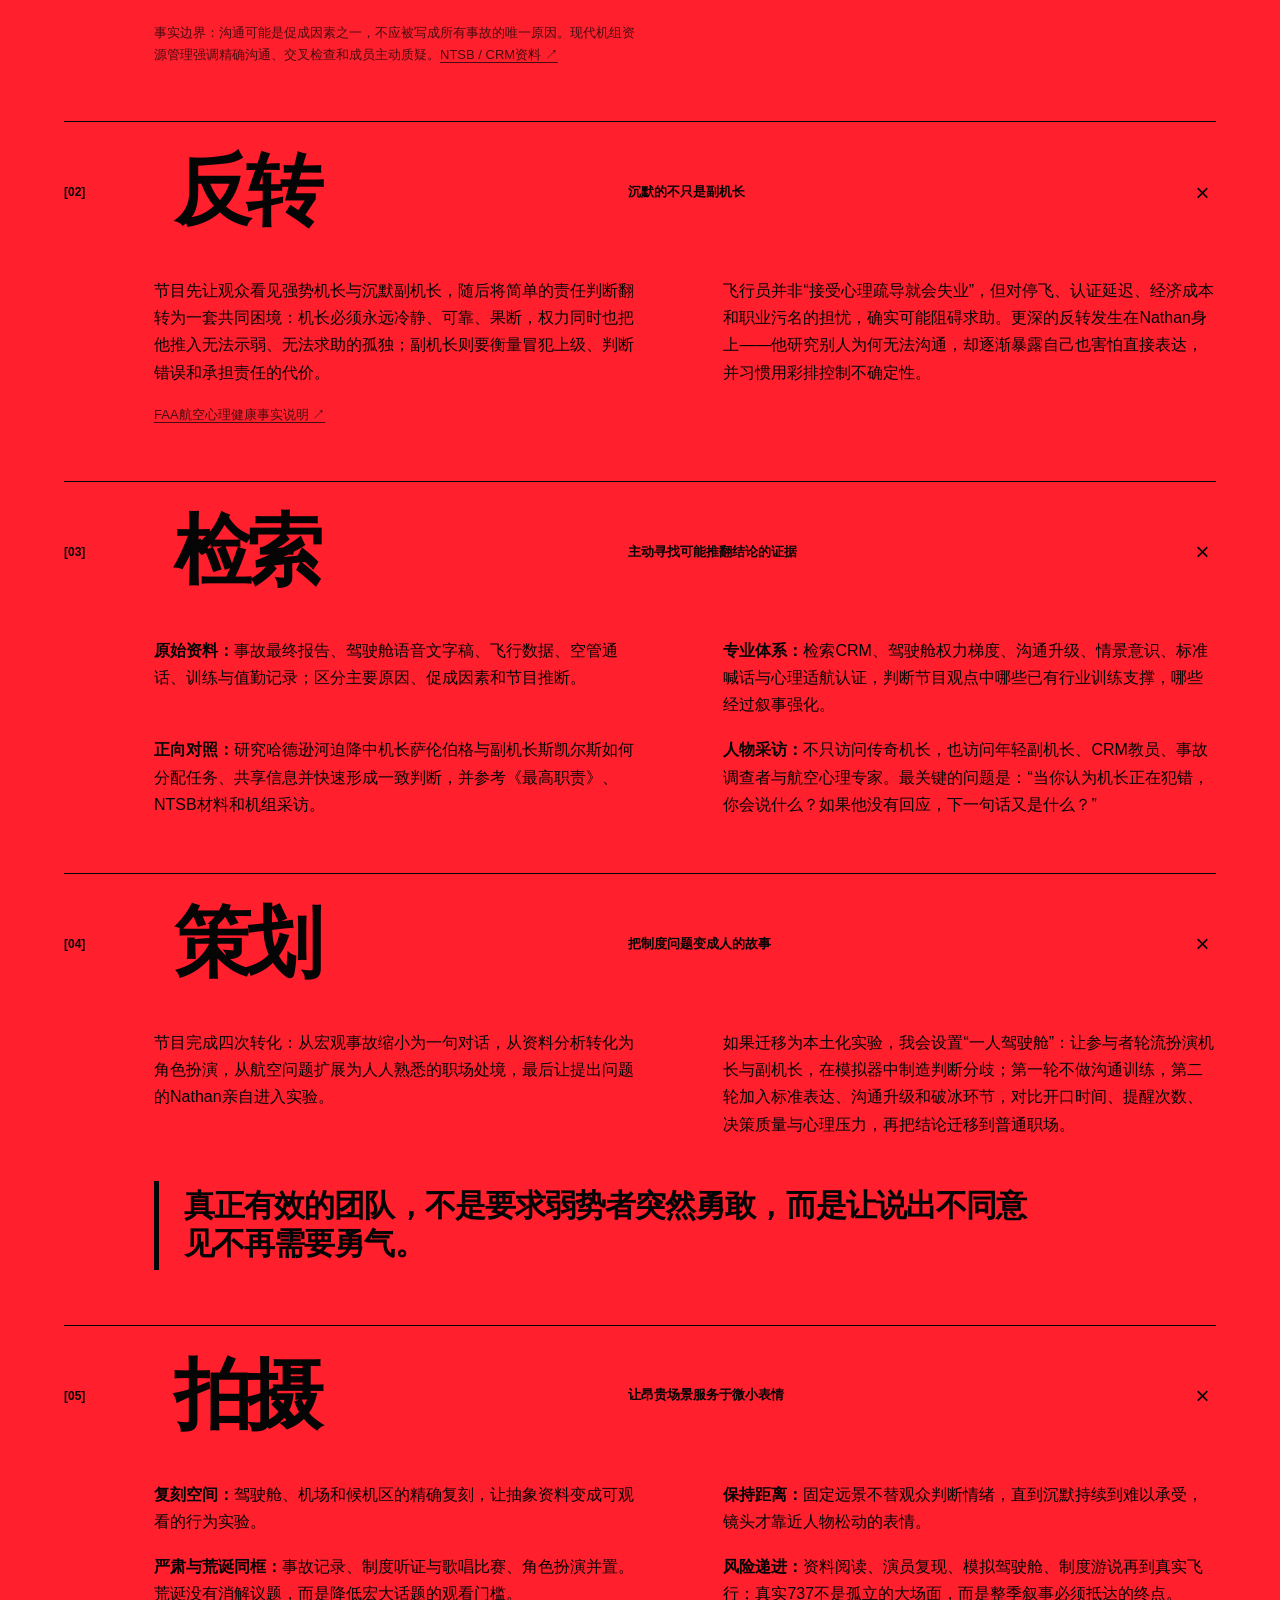
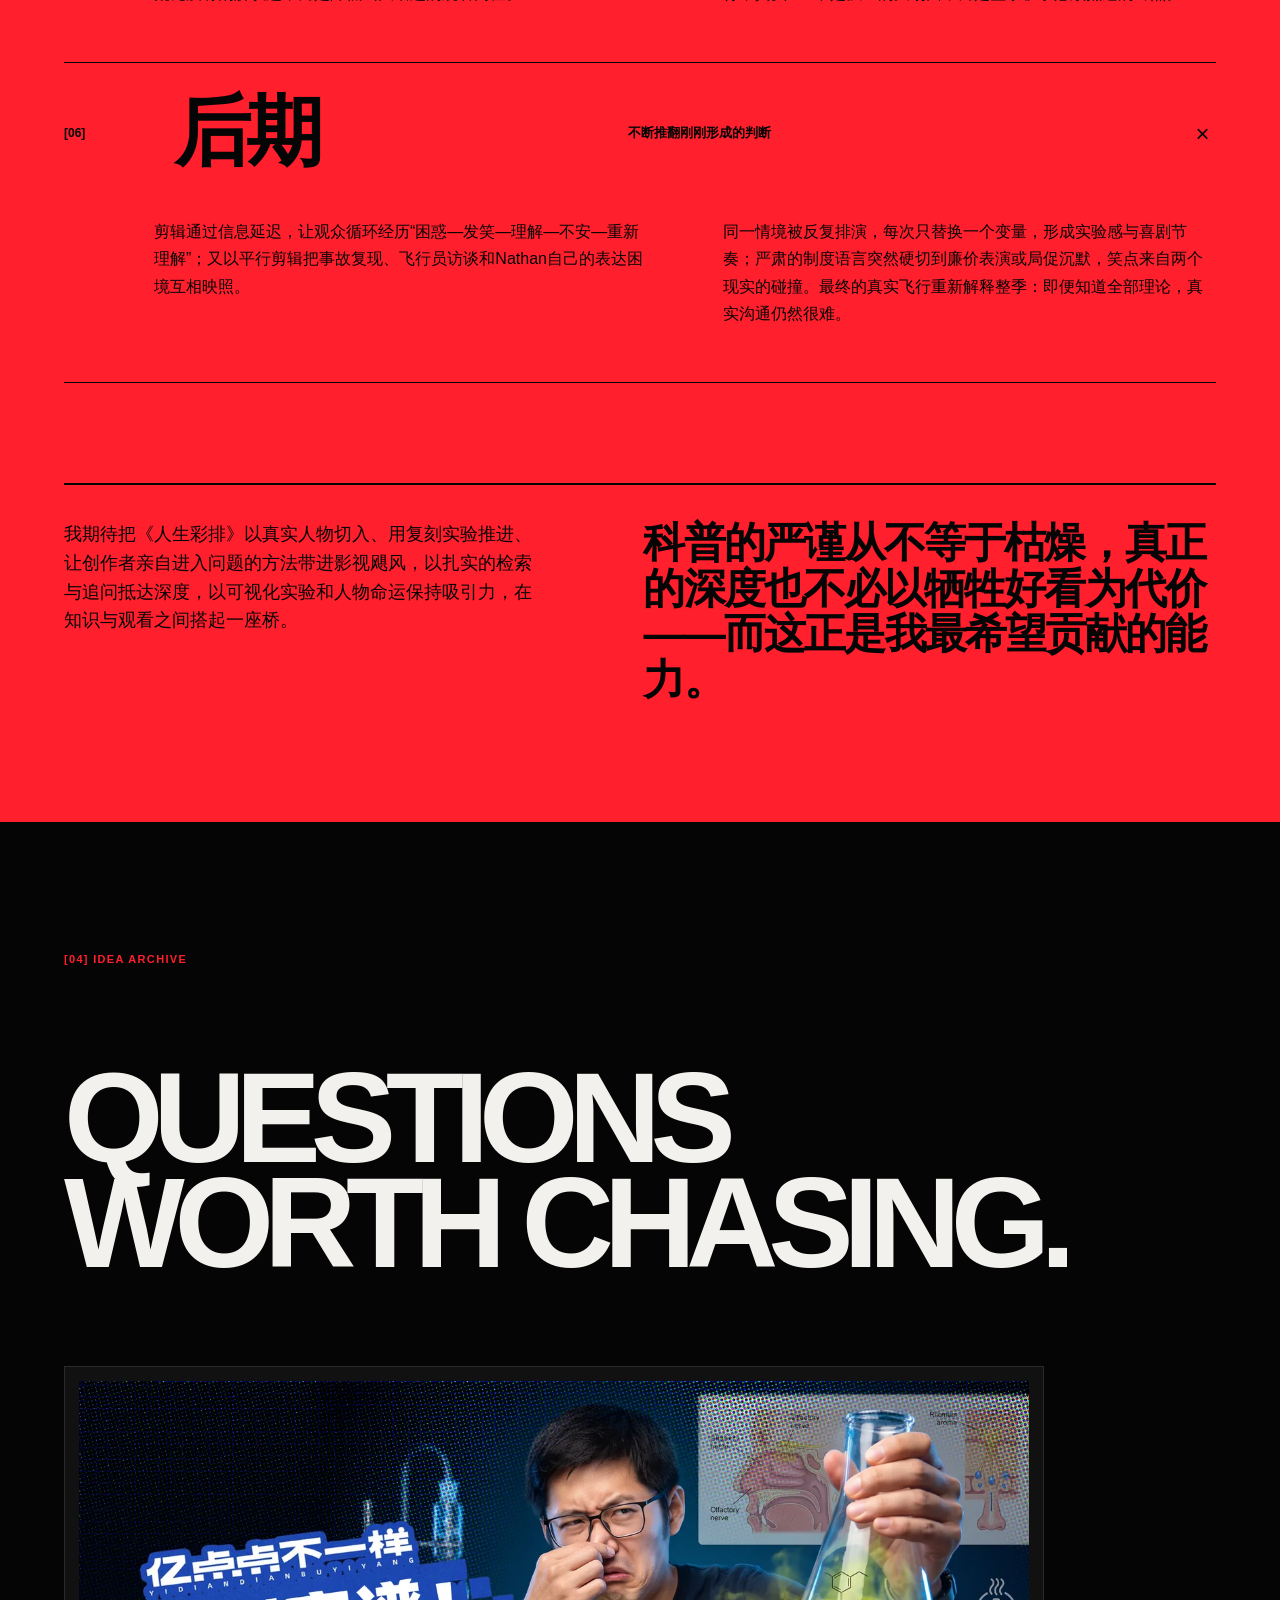
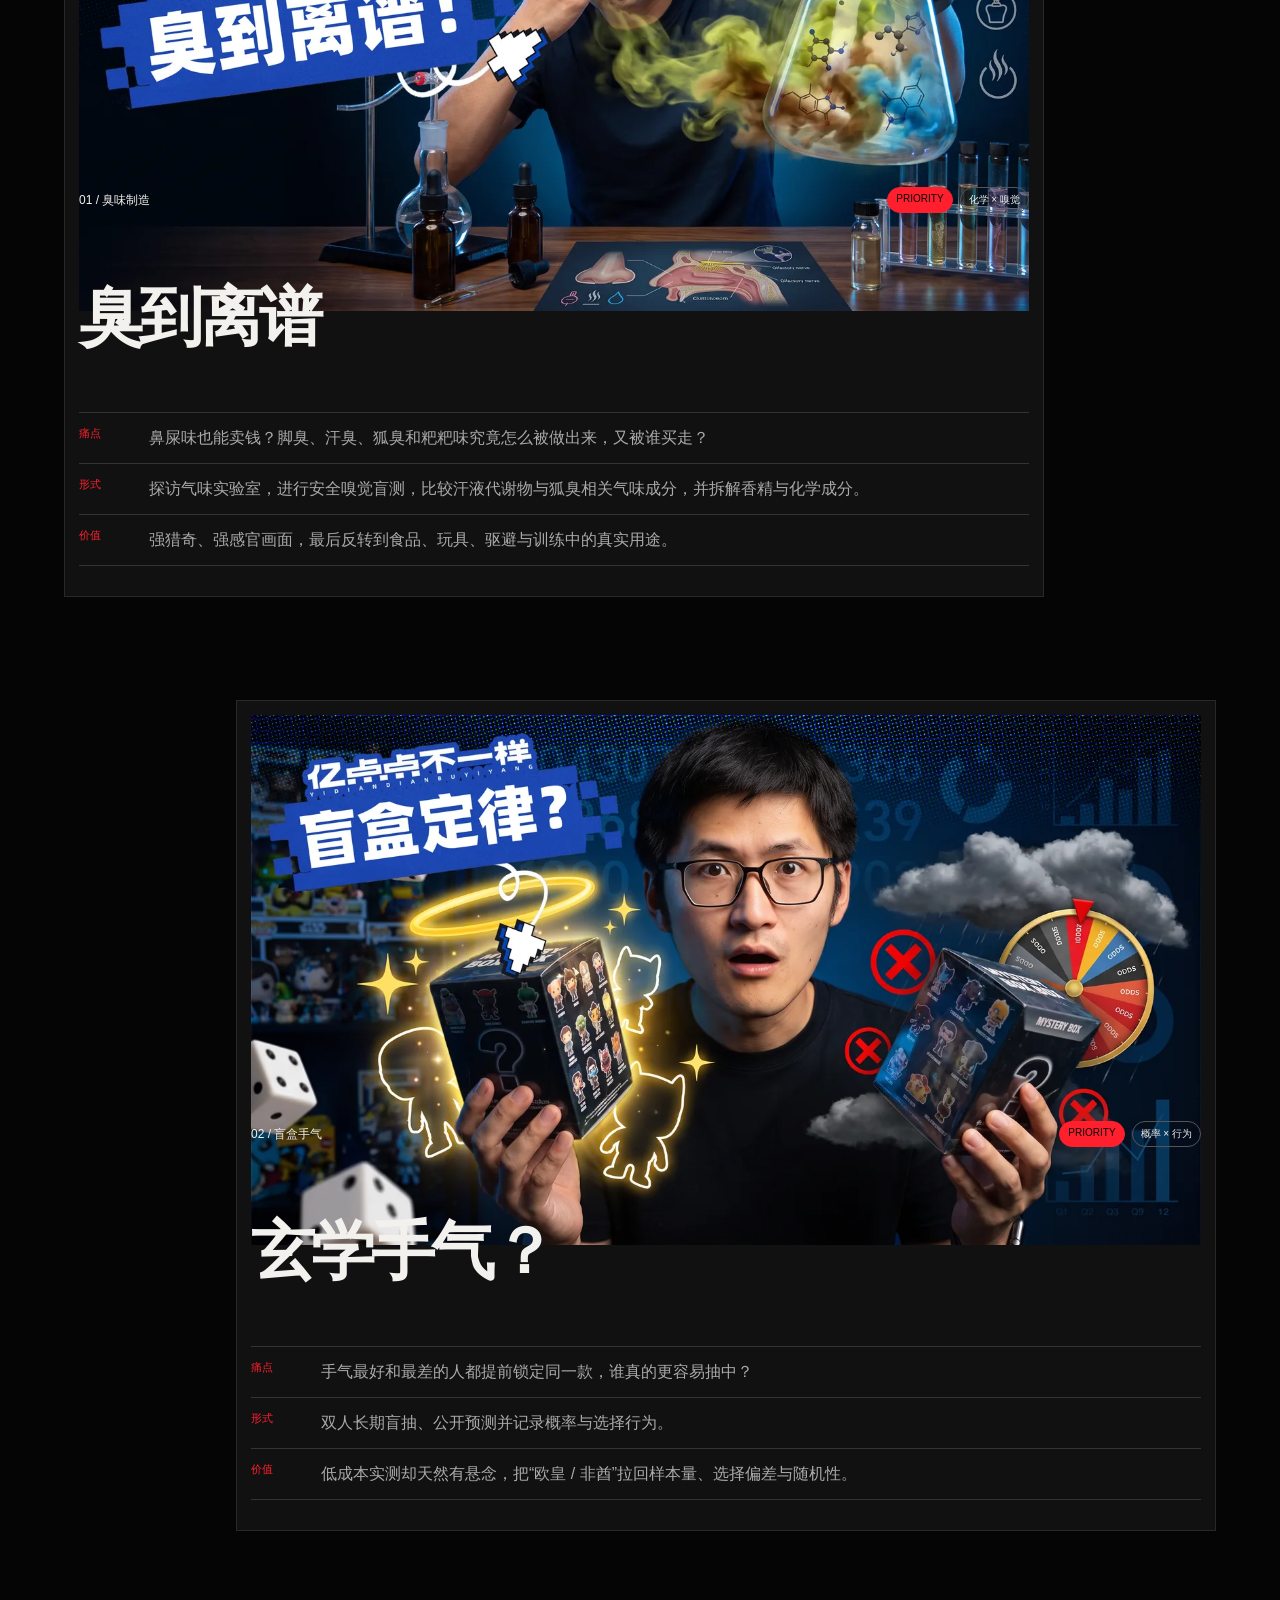
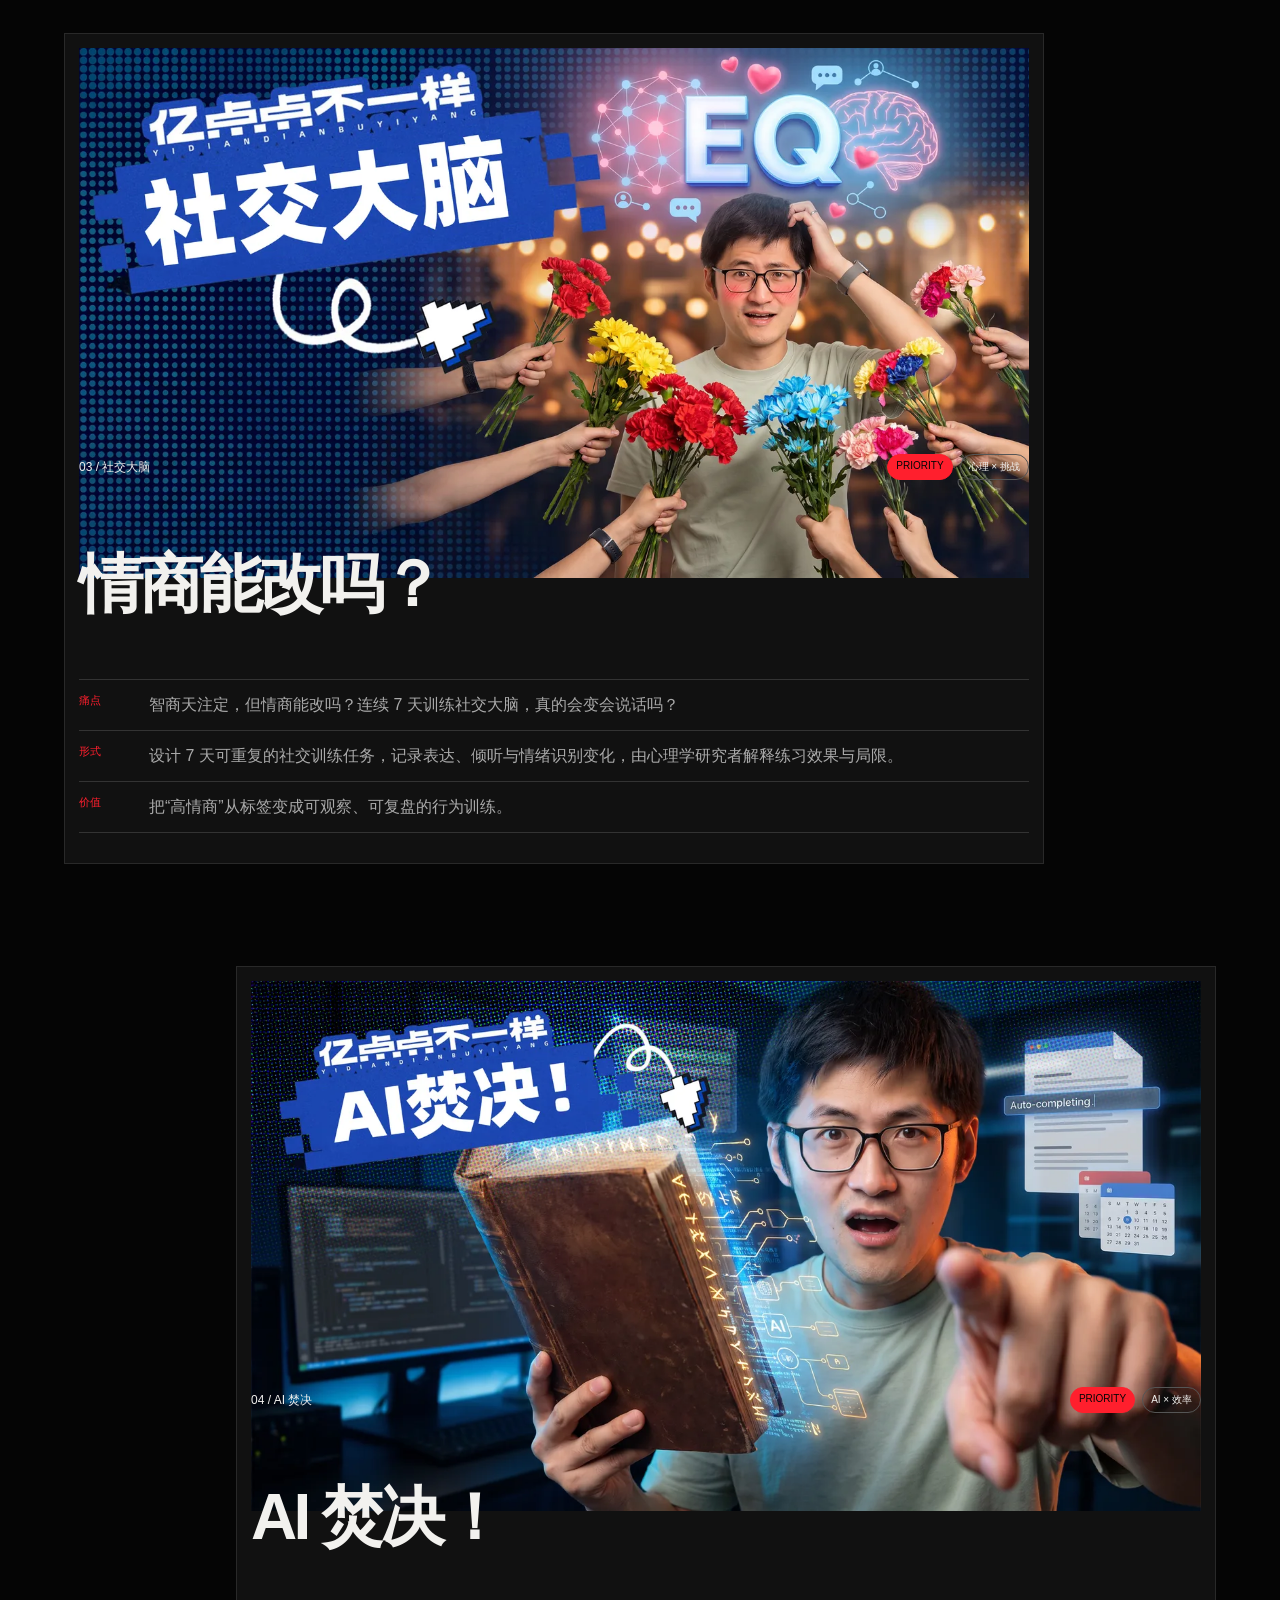
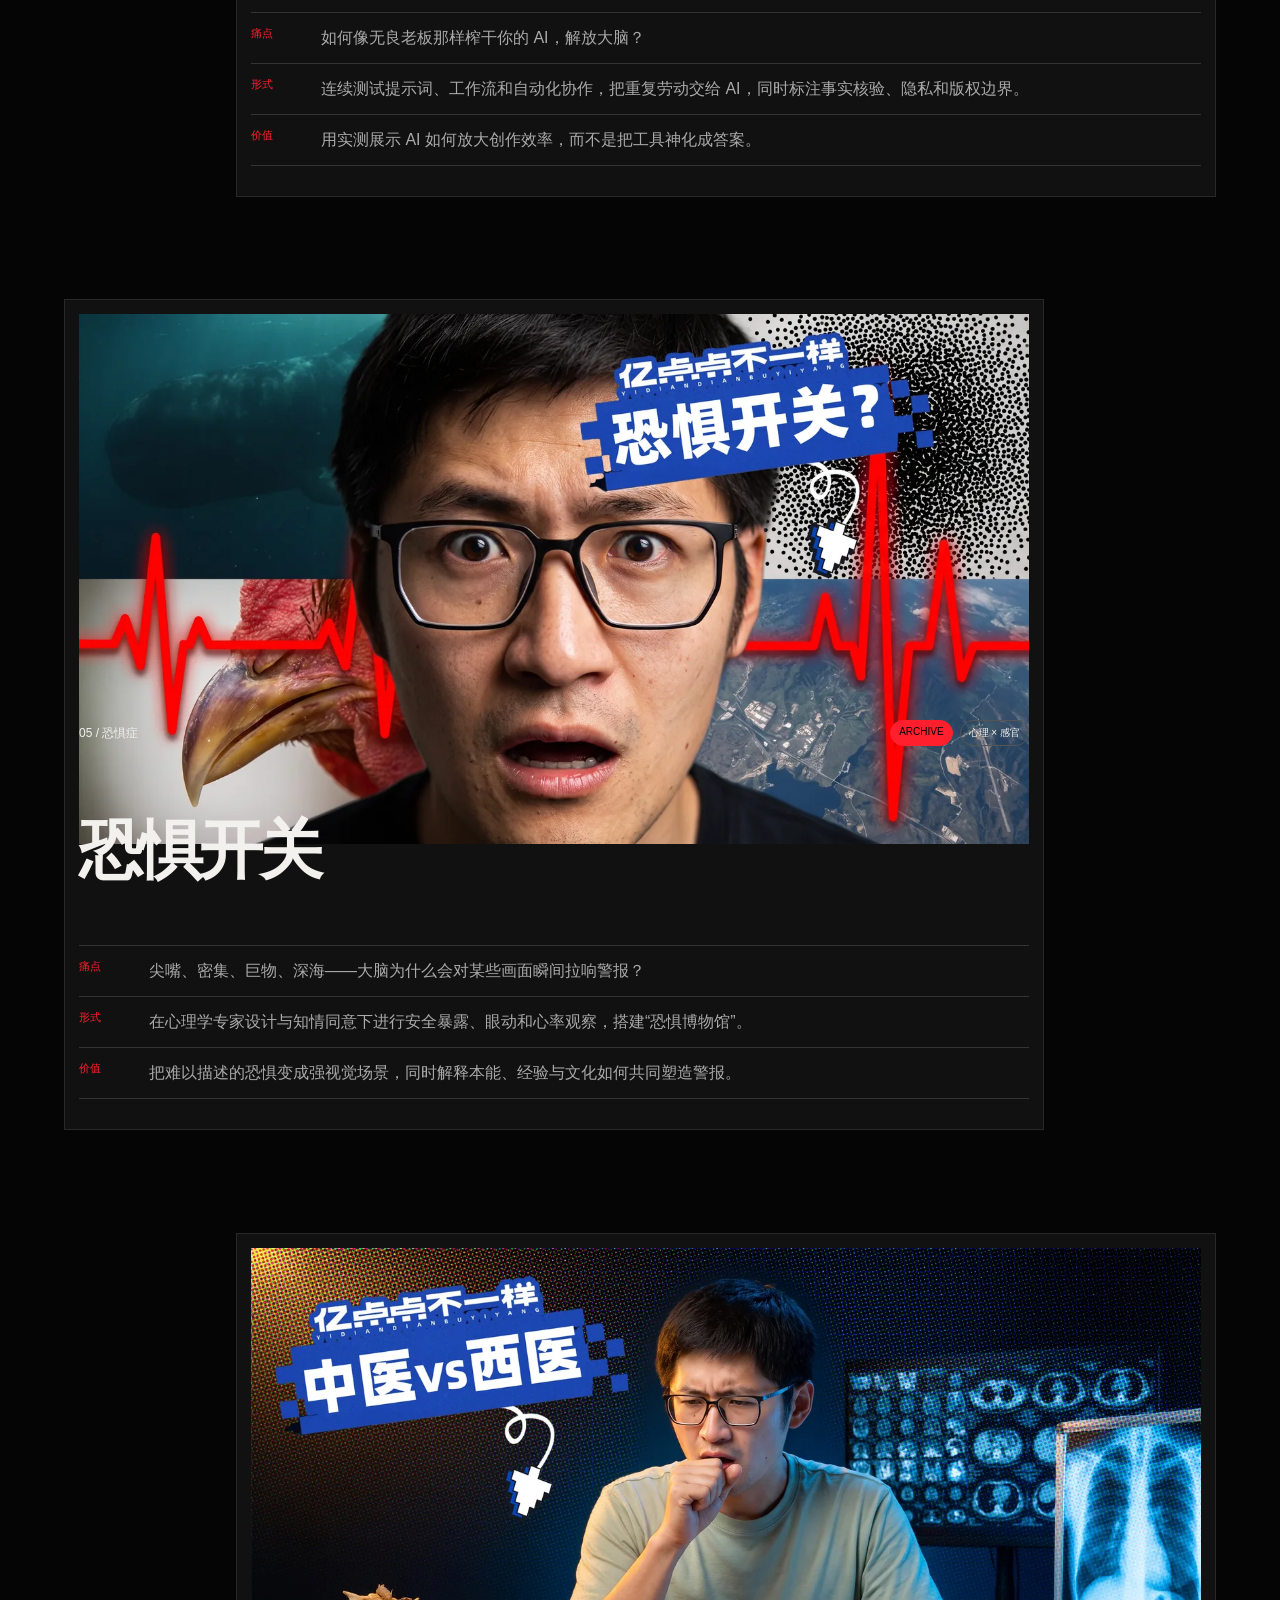
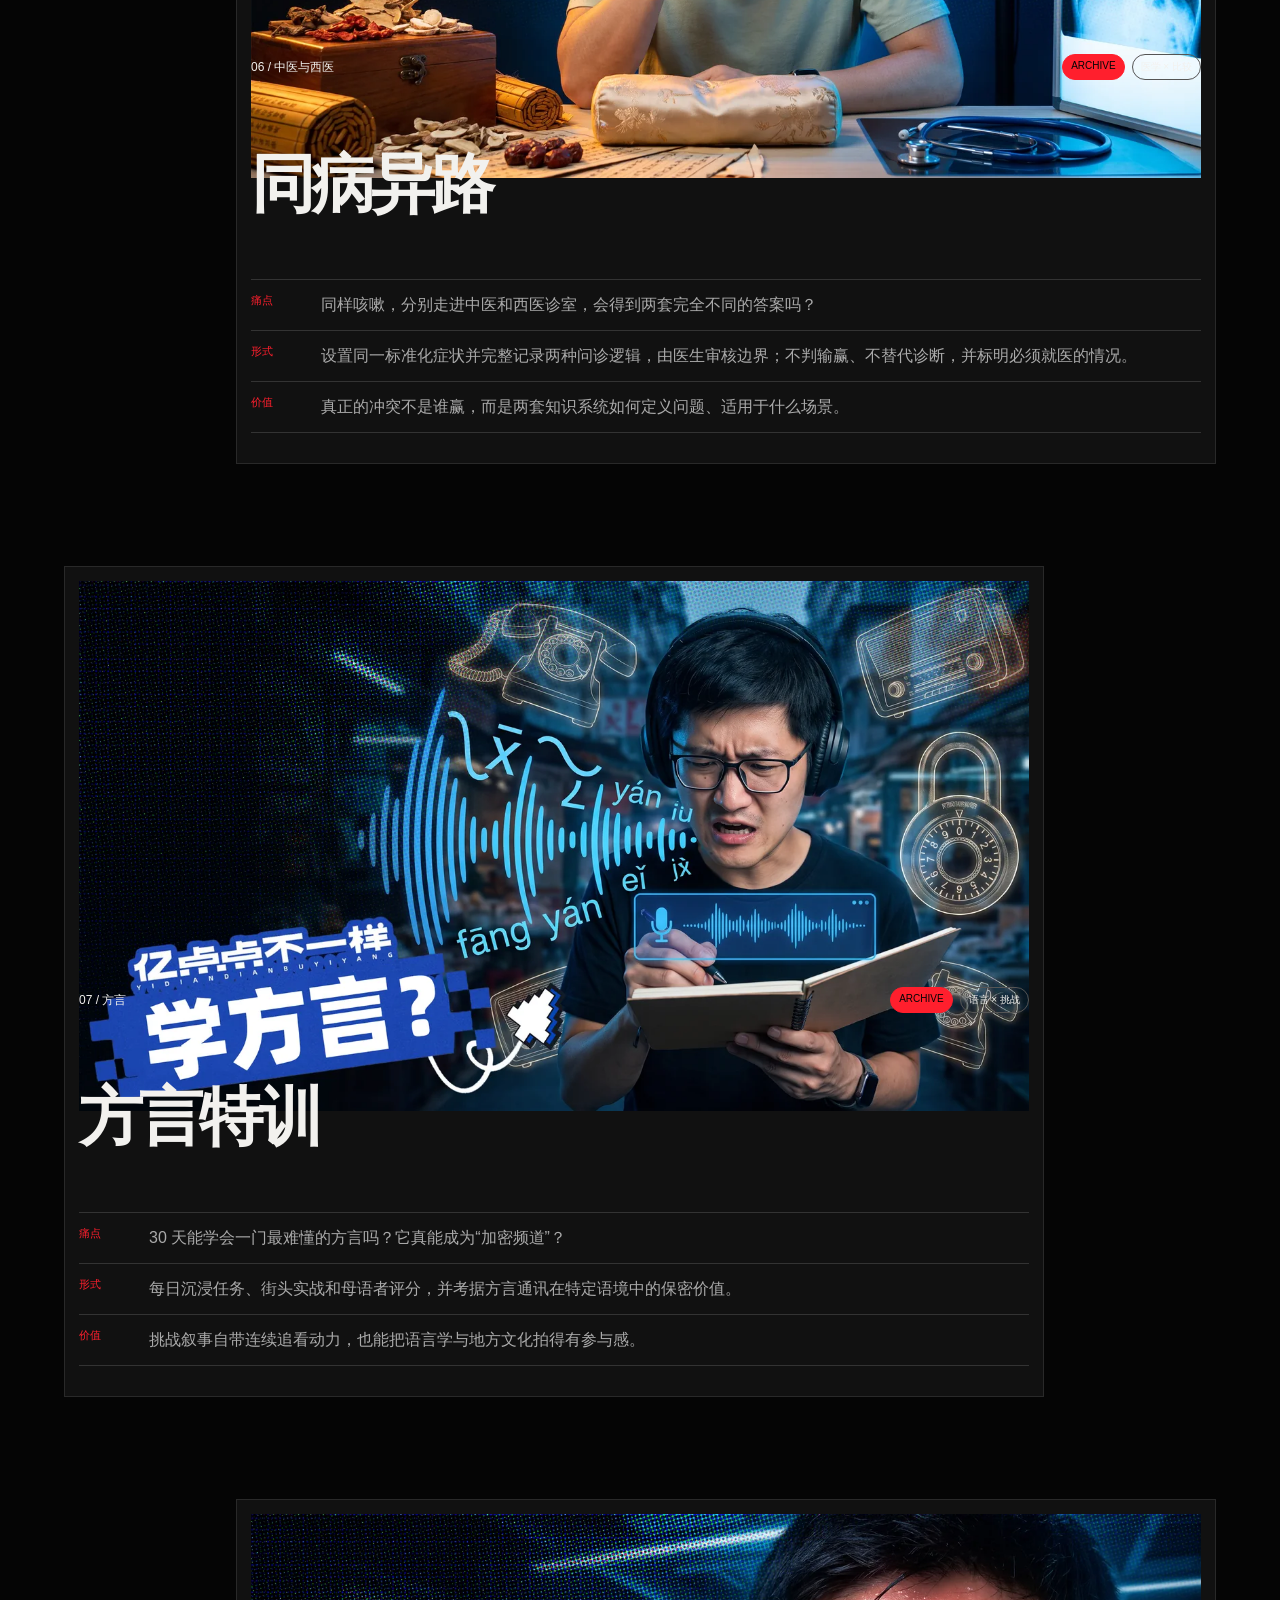
==== commit 4e3d55d2: "Replace horizontal idea rails with stable vertical flow" ====
--- a/index.html
+++ b/index.html
@@ -1,17 +1,497 @@
-<!doctype html><html lang="zh-CN"><head><meta charset="utf-8"><meta name="viewport" content="width=device-width,initial-scale=1"><meta name="description" content="和氏璧的短视频编导与创意策划作品集"><title>和氏璧｜短视频编导 · 创意策划</title><link rel="stylesheet" href="assets/css/portfolio.css"><link rel="stylesheet" href="assets/css/image-fix.css"><link rel="stylesheet" href="assets/css/rehearsal-study.css"></head><body>
-<header class="site-header"><a class="brand" href="#hero">HSB®</a><nav><a class="active" href="#capability-accordion">能力</a><a href="#flagship">案例</a><a href="#ideas">选题</a><a href="#about">关于</a></nav><a class="header-cta" href="#about">CONTACT ↗</a></header><main>
-<section id="hero" class="hero chapter"><div class="hero-object" aria-hidden="true"><i></i><i></i><i></i><i></i></div><div class="hero-center"><p class="hero-kicker">[PORTFOLIO CAPABILITIES]</p><h1 id="hero-title" class="hero-title hero-redline" data-parallax><span class="hero-title__line" data-shift="-.025">把一个“为什么”</span><span class="hero-title__line" data-shift=".025">变成想点开的</span><span class="hero-title__line" data-shift="-.016">“等等，什么？”</span><span class="hero-title__line hero-title__line--en" data-shift=".012">THE STEPS I TAKE</span></h1></div><p class="hero-corner left">＋ SCROLL & EXPLORE<br>HE SHIBI'S REALM</p><p class="hero-corner right">HANGZHOU, CN ＋<br>PORTFOLIO / 2026</p></section>
-<section id="capability-accordion" class="capabilities chapter"><div class="section-top"><p class="mono-logo">V·</p><p class="section-index">[01] CAPABILITIES</p></div><h2 class="sr-only">编导能力</h2><div class="capability-stack">
-<details class="capability-fold" open><summary><span><b>[01]</b> 选题与洞察</span><em>OBSERVE & STRATEGY</em><i>＋</i></summary><div class="fold-body"><div><h3>从一个不合理的瞬间开始。</h3><p>捕捉真实痛点、反常识冲突和用户情绪，把朦胧好奇变成值得验证的节目问题。</p><ul><li>用户痛点观察</li><li>平台内容扫描</li><li>选题价值判断</li></ul></div><div class="fold-visual visual-eye"><span></span></div></div></details>
-<details class="capability-fold"><summary><span><b>[02]</b> 信息检索</span><em>RESEARCH & VERIFY</em><i>＋</i></summary><div class="fold-body"><div><h3>先验证，再下结论。</h3><p>区分事实、推断和待核验问题，用专家与权威材料为叙事划定边界。</p><ul><li>论文与权威资料</li><li>专家采访问题</li><li>事实核验清单</li></ul></div><div class="fold-visual visual-orbit"><span></span></div></div></details>
-<details class="capability-fold"><summary><span><b>[03]</b> 创意策划</span><em>CONCEPT & STORY</em><i>＋</i></summary><div class="fold-body"><div><h3>让知识拥有打开方式。</h3><p>把答案改写为有开场、推进、转折和收束的节目结构，并设计可拍的视觉实验。</p><ul><li>叙事结构</li><li>实验机制</li><li>场景与镜头</li></ul></div><div class="fold-visual visual-split"><span></span></div></div></details>
-<details class="capability-fold"><summary><span><b>[04]</b> 文稿与执行</span><em>WRITE & DIRECT</em><i>＋</i></summary><div class="fold-body"><div><h3>文字必须能被现场执行。</h3><p>将策划写成团队能读懂的文稿，对场地、人员、道具和突发变量进行前置控制。</p><ul><li>完整视频文稿</li><li>拍摄计划</li><li>现场调度</li></ul></div><div class="fold-visual visual-frame"><span></span></div></div></details>
-<details class="capability-fold"><summary><span><b>[05]</b> 后期监督</span><em>EDIT & MOTION</em><i>＋</i></summary><div class="fold-body"><div><h3>让信息与情绪朝同一方向。</h3><p>监督剪辑、动效与特效的节奏和准确性，确保每一秒都服务于核心问题。</p><ul><li>剪辑节奏</li><li>动效沟通</li><li>成片审核</li></ul></div><div class="fold-visual visual-cut"><span></span></div></div></details>
-<details class="capability-fold"><summary><span><b>[06]</b> 标题与包装</span><em>TITLE & PACKAGE</em><i>＋</i></summary><div class="fold-body"><div><h3>准确内容，也需要被看见。</h3><p>用最短的信息建立冲突、好奇与观看承诺，同时不牺牲事实边界。</p><ul><li>封面大字</li><li>标题测试</li><li>观看入口</li></ul></div><div class="fold-visual visual-dot"><span></span></div></div></details></div></section>
-<section id="flagship" class="flagship chapter"><div class="section-bar"><p class="section-index">[02] FLAGSHIP CASE</p><span class="proposal-pill">可执行提案</span></div><div class="flagship-grid"><div class="flagship-copy reveal"><p>知识探索 × 城市住宅生态 × 微距影像</p><h2 id="flagship-title">隐形<br>室友</h2><p class="lead">从一次真实皮损经历出发，追踪纱窗、宠物、绿植与夜间灯光共同构成的家庭微型生态。不是制造恐慌，而是把看不见的“室友”拍清楚。</p><a href="content/invisible-roommate-script-viewer.html" target="_blank" rel="noopener">READ FULL SCRIPT ↗</a></div><figure class="flagship-media reveal" data-asset-slot="flagship-cover"><img src="assets/images/invisible-roommate-cover.webp" alt="《隐形室友》视频提案封面，展示隐翅虫与皮肤接触的微距画面" width="3840" height="2160" loading="lazy" draggable="false" sizes="85vw"><figcaption><span>杭州高层住宅样本</span><span>预计 13—15 分钟</span></figcaption></figure></div><div class="case-modules">
-<details><summary><b>[01]</b>选题来源</summary><p class="module-summary">从真实经历建立悬念，不以个人经历代替结论。</p><div class="script-section" data-script-section="source">正在载入文字稿…</div></details><details><summary><b>[02]</b>核心科学问题</summary><p class="module-summary">隐翅虫毒素与家庭昆虫生态。</p><div class="script-section" data-script-section="science">正在载入文字稿…</div></details><details><summary><b>[03]</b>叙事结构</summary><p class="module-summary">从个人皮损扩展至整套住宅生态。</p><div class="script-section" data-script-section="narrative">正在载入文字稿…</div></details><details><summary><b>[04]</b>拍摄执行</summary><p class="module-summary">用微距、路线与环境实验把抽象机制拍出来。</p><div class="script-section" data-script-section="shooting">正在载入文字稿…</div></details><details><summary><b>[05]</b>科学核验</summary><p class="module-summary">明确事实、推断和专家核验边界。</p><div class="script-section" data-script-section="verification">正在载入文字稿…</div></details><details><summary><b>[06]</b>处理建议</summary><p class="module-summary">从识别风险走向可执行处理。</p><div class="script-section" data-script-section="treatment">正在载入文字稿…</div></details></div></section>
-<section id="process" class="process chapter"><div class="process-heading"><p class="section-index">[03] FRAME STUDY · THE REHEARSAL S2</p><p class="process-note">航空安全 × 权力梯度 × 人际沟通</p></div><h2>当副机长<br>选择沉默</h2><div class="process-intro"><p class="process-lead">《人生彩排》第二季表面上调查驾驶舱沟通，真正追问的却是：当一个人发现危险却不敢开口，究竟是他不够勇敢，还是那个环境从未让他说话变得安全？</p><p>人生大抵更像秋天。好的影片不急着给出温暖的答案，而是先让观众尝到现实的辛辣，再以一种通情达理的目光理解身处其中的人。</p></div><div class="process-list"><details class="process-step" open><summary><b>[01]</b><h3>观察</h3><span>从一句没有说出口的话开始</span></summary><div class="process-copy"><p>部分航空事故调查暴露出驾驶舱权力梯度、信息共享与副机长表达不足等问题：副机长提出的是明确警告还是委婉暗示？第一次提醒没有回应后，他是否继续升级表达？机长又是否真正接收了信息？</p><p>Nathan从驾驶舱录音和事故资料出发，把宏大的航空安全问题压缩成两个人之间的一次对话。驾驶舱也因此成为极端化的职场：一个人拥有最终权力，另一个人掌握关键的信息。</p><p class="process-source">事实边界：沟通可能是促成因素之一，不应被写成所有事故的唯一原因。现代机组资源管理强调精确沟通、交叉检查和成员主动质疑。<a href="https://www.ntsb.gov/investigations/AccidentReports/Reports/AAR0502.pdf" target="_blank" rel="noreferrer">NTSB / CRM资料 ↗</a></p></div></details><details class="process-step"><summary><b>[02]</b><h3>反转</h3><span>沉默的不只是副机长</span></summary><div class="process-copy"><p>节目先让观众看见强势机长与沉默副机长，随后将简单的责任判断翻转为一套共同困境：机长必须永远冷静、可靠、果断，权力同时也把他推入无法示弱、无法求助的孤独；副机长则要衡量冒犯上级、判断错误和承担责任的代价。</p><p>飞行员并非“接受心理疏导就会失业”，但对停飞、认证延迟、经济成本和职业污名的担忧，确实可能阻碍求助。更深的反转发生在Nathan身上——他研究别人为何无法沟通，却逐渐暴露自己也害怕直接表达，并习惯用彩排控制不确定性。</p><p class="process-source"><a href="https://www.faa.gov/about/officeorg/headquartersoffices/avs/fact-checking-medical-myths-aviation" target="_blank" rel="noreferrer">FAA航空心理健康事实说明 ↗</a></p></div></details><details class="process-step"><summary><b>[03]</b><h3>检索</h3><span>主动寻找可能推翻结论的证据</span></summary><div class="process-copy"><p><strong>原始资料：</strong>事故最终报告、驾驶舱语音文字稿、飞行数据、空管通话、训练与值勤记录；区分主要原因、促成因素和节目推断。</p><p><strong>专业体系：</strong>检索CRM、驾驶舱权力梯度、沟通升级、情景意识、标准喊话与心理适航认证，判断节目观点中哪些已有行业训练支撑，哪些经过叙事强化。</p><p><strong>正向对照：</strong>研究哈德逊河迫降中机长萨伦伯格与副机长斯凯尔斯如何分配任务、共享信息并快速形成一致判断，并参考《最高职责》、NTSB材料和机组采访。</p><p><strong>人物采访：</strong>不只访问传奇机长，也访问年轻副机长、CRM教员、事故调查者与航空心理专家。最关键的问题是：“当你认为机长正在犯错，你会说什么？如果他没有回应，下一句话又是什么？”</p></div></details><details class="process-step"><summary><b>[04]</b><h3>策划</h3><span>把制度问题变成人的故事</span></summary><div class="process-copy"><p>节目完成四次转化：从宏观事故缩小为一句对话，从资料分析转化为角色扮演，从航空问题扩展为人人熟悉的职场处境，最后让提出问题的Nathan亲自进入实验。</p><p>如果迁移为本土化实验，我会设置“一人驾驶舱”：让参与者轮流扮演机长与副机长，在模拟器中制造判断分歧；第一轮不做沟通训练，第二轮加入标准表达、沟通升级和破冰环节，对比开口时间、提醒次数、决策质量与心理压力，再把结论迁移到普通职场。</p><blockquote>真正有效的团队，不是要求弱势者突然勇敢，而是让说出不同意见不再需要勇气。</blockquote></div></details><details class="process-step"><summary><b>[05]</b><h3>拍摄</h3><span>让昂贵场景服务于微小表情</span></summary><div class="process-copy"><p><strong>复刻空间：</strong>驾驶舱、机场和候机区的精确复刻，让抽象资料变成可观看的行为实验。</p><p><strong>保持距离：</strong>固定远景不替观众判断情绪，直到沉默持续到难以承受，镜头才靠近人物松动的表情。</p><p><strong>严肃与荒诞同框：</strong>事故记录、制度听证与歌唱比赛、角色扮演并置。荒诞没有消解议题，而是降低宏大话题的观看门槛。</p><p><strong>风险递进：</strong>资料阅读、演员复现、模拟驾驶舱、制度游说再到真实飞行；真实737不是孤立的大场面，而是整季叙事必须抵达的终点。</p></div></details><details class="process-step"><summary><b>[06]</b><h3>后期</h3><span>不断推翻刚刚形成的判断</span></summary><div class="process-copy"><p>剪辑通过信息延迟，让观众循环经历“困惑—发笑—理解—不安—重新理解”；又以平行剪辑把事故复现、飞行员访谈和Nathan自己的表达困境互相映照。</p><p>同一情境被反复排演，每次只替换一个变量，形成实验感与喜剧节奏；严肃的制度语言突然硬切到廉价表演或局促沉默，笑点来自两个现实的碰撞。最终的真实飞行重新解释整季：即便知道全部理论，真实沟通仍然很难。</p></div></details></div><div class="process-outro"><p>我期待把《人生彩排》以真实人物切入、用复刻实验推进、让创作者亲自进入问题的方法带进影视飓风，以扎实的检索与追问抵达深度，以可视化实验和人物命运保持吸引力，在知识与观看之间搭起一座桥。</p><strong>科普的严谨从不等于枯燥，真正的深度也不必以牺牲好看为代价——而这正是我最希望贡献的能力。</strong></div></section>
-<section id="ideas" class="ideas chapter"><div class="section-bar"><p class="section-index">[04] IDEA ARCHIVE</p><div class="rail-controls"><button data-rail-prev aria-label="上一个选题">←</button><button data-rail-next aria-label="下一个选题">→</button></div></div><h2 id="ideas-title" class="ideas-title reveal">QUESTIONS<br>WORTH CHASING.</h2><div class="idea-rail" data-idea-rail tabindex="0" aria-label="有海报的创意选题横向列表"></div></section>
-<section id="inspiration" class="ideas ideas--inspiration chapter"><div class="section-bar"><p class="section-index">[04B] IDEA INSPIRATION</p><div class="rail-controls"><button data-inspiration-prev aria-label="上一个灵感">←</button><button data-inspiration-next aria-label="下一个灵感">→</button></div></div><h2 class="ideas-title reveal">IDEAS<br>TO DEVELOP.</h2><div class="idea-rail" data-inspiration-rail tabindex="0" aria-label="选题灵感横向列表"></div></section>
-<section id="evidence" class="evidence chapter"><p class="section-index">[05] EVIDENCE</p><h2 class="reveal">不虚构履历。<br><span>只展示能交付的证据。</span></h2><div class="evidence-grid"><article><strong>01</strong><h3>完整文字稿</h3></article><article><strong>06</strong><h3>案例模块</h3></article><article><strong>13—15</strong><h3>预计分钟</h3></article><article><strong>10</strong><h3>原创选题</h3></article></div><details class="evidence-list"><summary>展开核验与交付清单 ＋</summary><ul><li>完整视频文字稿</li><li>科学核验入口</li><li>住宅昆虫调查框架</li><li>镜头与执行描述</li></ul></details></section>
-<section id="about" class="about chapter"><p class="section-index">[06] ABOUT & CONTACT</p><h2>和氏璧</h2><div class="about-copy"><p>短视频编导 / 创意策划。把好奇心拆成能被验证、看见和执行的节目方案。</p><p>CONTACT<br><span>待补充邮箱 / 电话 / 社交账号</span></p></div><a class="back-top" href="#hero">BACK TO TOP ↑</a></section></main><script type="module" src="assets/js/portfolio.js"></script><script type="module" src="assets/js/portfolio-motion.js"></script><script type="module" src="assets/js/idea-rail.js"></script><script type="module" src="assets/js/capability-scroll.js"></script><script type="module" src="assets/js/rehearsal-study.js"></script></body></html>
+<!doctype html>
+<html lang="zh-CN">
+  <head>
+    <meta charset="utf-8" />
+    <meta name="viewport" content="width=device-width,initial-scale=1" />
+    <meta name="description" content="和氏璧的短视频编导与创意策划作品集" />
+    <title>和氏璧｜短视频编导 · 创意策划</title>
+    <link rel="stylesheet" href="assets/css/portfolio.css" />
+    <link rel="stylesheet" href="assets/css/image-fix.css" />
+    <link rel="stylesheet" href="assets/css/rehearsal-study.css" />
+  </head>
+  <body>
+    <header class="site-header">
+      <a class="brand" href="#hero">HSB®</a>
+      <nav>
+        <a class="active" href="#capability-accordion">能力</a
+        ><a href="#flagship">案例</a><a href="#ideas">选题</a
+        ><a href="#about">关于</a>
+      </nav>
+      <a class="header-cta" href="#about">CONTACT ↗</a>
+    </header>
+    <main>
+      <section id="hero" class="hero chapter">
+        <div class="hero-object" aria-hidden="true">
+          <i></i><i></i><i></i><i></i>
+        </div>
+        <div class="hero-center">
+          <p class="hero-kicker">[PORTFOLIO CAPABILITIES]</p>
+          <h1 id="hero-title" class="hero-title hero-redline" data-parallax>
+            <span class="hero-title__line" data-shift="-.025"
+              >把一个“为什么”</span
+            ><span class="hero-title__line" data-shift=".025">变成想点开的</span
+            ><span class="hero-title__line" data-shift="-.016"
+              >“等等，什么？”</span
+            ><span
+              class="hero-title__line hero-title__line--en"
+              data-shift=".012"
+              >THE STEPS I TAKE</span
+            >
+          </h1>
+        </div>
+        <p class="hero-corner left">
+          ＋ SCROLL & EXPLORE<br />HE SHIBI'S REALM
+        </p>
+        <p class="hero-corner right">HANGZHOU, CN ＋<br />PORTFOLIO / 2026</p>
+      </section>
+      <section id="capability-accordion" class="capabilities chapter">
+        <div class="section-top">
+          <p class="mono-logo">V·</p>
+          <p class="section-index">[01] CAPABILITIES</p>
+        </div>
+        <h2 class="sr-only">编导能力</h2>
+        <div class="capability-stack">
+          <details class="capability-fold" open>
+            <summary>
+              <span><b>[01]</b> 选题与洞察</span><em>OBSERVE & STRATEGY</em
+              ><i>＋</i>
+            </summary>
+            <div class="fold-body">
+              <div>
+                <h3>从一个不合理的瞬间开始。</h3>
+                <p>
+                  捕捉真实痛点、反常识冲突和用户情绪，把朦胧好奇变成值得验证的节目问题。
+                </p>
+                <ul>
+                  <li>用户痛点观察</li>
+                  <li>平台内容扫描</li>
+                  <li>选题价值判断</li>
+                </ul>
+              </div>
+              <div class="fold-visual visual-eye"><span></span></div>
+            </div>
+          </details>
+          <details class="capability-fold">
+            <summary>
+              <span><b>[02]</b> 信息检索</span><em>RESEARCH & VERIFY</em
+              ><i>＋</i>
+            </summary>
+            <div class="fold-body">
+              <div>
+                <h3>先验证，再下结论。</h3>
+                <p>
+                  区分事实、推断和待核验问题，用专家与权威材料为叙事划定边界。
+                </p>
+                <ul>
+                  <li>论文与权威资料</li>
+                  <li>专家采访问题</li>
+                  <li>事实核验清单</li>
+                </ul>
+              </div>
+              <div class="fold-visual visual-orbit"><span></span></div>
+            </div>
+          </details>
+          <details class="capability-fold">
+            <summary>
+              <span><b>[03]</b> 创意策划</span><em>CONCEPT & STORY</em><i>＋</i>
+            </summary>
+            <div class="fold-body">
+              <div>
+                <h3>让知识拥有打开方式。</h3>
+                <p>
+                  把答案改写为有开场、推进、转折和收束的节目结构，并设计可拍的视觉实验。
+                </p>
+                <ul>
+                  <li>叙事结构</li>
+                  <li>实验机制</li>
+                  <li>场景与镜头</li>
+                </ul>
+              </div>
+              <div class="fold-visual visual-split"><span></span></div>
+            </div>
+          </details>
+          <details class="capability-fold">
+            <summary>
+              <span><b>[04]</b> 文稿与执行</span><em>WRITE & DIRECT</em
+              ><i>＋</i>
+            </summary>
+            <div class="fold-body">
+              <div>
+                <h3>文字必须能被现场执行。</h3>
+                <p>
+                  将策划写成团队能读懂的文稿，对场地、人员、道具和突发变量进行前置控制。
+                </p>
+                <ul>
+                  <li>完整视频文稿</li>
+                  <li>拍摄计划</li>
+                  <li>现场调度</li>
+                </ul>
+              </div>
+              <div class="fold-visual visual-frame"><span></span></div>
+            </div>
+          </details>
+          <details class="capability-fold">
+            <summary>
+              <span><b>[05]</b> 后期监督</span><em>EDIT & MOTION</em><i>＋</i>
+            </summary>
+            <div class="fold-body">
+              <div>
+                <h3>让信息与情绪朝同一方向。</h3>
+                <p>
+                  监督剪辑、动效与特效的节奏和准确性，确保每一秒都服务于核心问题。
+                </p>
+                <ul>
+                  <li>剪辑节奏</li>
+                  <li>动效沟通</li>
+                  <li>成片审核</li>
+                </ul>
+              </div>
+              <div class="fold-visual visual-cut"><span></span></div>
+            </div>
+          </details>
+          <details class="capability-fold">
+            <summary>
+              <span><b>[06]</b> 标题与包装</span><em>TITLE & PACKAGE</em
+              ><i>＋</i>
+            </summary>
+            <div class="fold-body">
+              <div>
+                <h3>准确内容，也需要被看见。</h3>
+                <p>
+                  用最短的信息建立冲突、好奇与观看承诺，同时不牺牲事实边界。
+                </p>
+                <ul>
+                  <li>封面大字</li>
+                  <li>标题测试</li>
+                  <li>观看入口</li>
+                </ul>
+              </div>
+              <div class="fold-visual visual-dot"><span></span></div>
+            </div>
+          </details>
+        </div>
+      </section>
+      <section id="flagship" class="flagship chapter">
+        <div class="section-bar">
+          <p class="section-index">[02] FLAGSHIP CASE</p>
+          <span class="proposal-pill">可执行提案</span>
+        </div>
+        <div class="flagship-grid">
+          <div class="flagship-copy reveal">
+            <p>知识探索 × 城市住宅生态 × 微距影像</p>
+            <h2 id="flagship-title">隐形<br />室友</h2>
+            <p class="lead">
+              从一次真实皮损经历出发，追踪纱窗、宠物、绿植与夜间灯光共同构成的家庭微型生态。不是制造恐慌，而是把看不见的“室友”拍清楚。
+            </p>
+            <a
+              href="content/invisible-roommate-script-viewer.html"
+              target="_blank"
+              rel="noopener"
+              >READ FULL SCRIPT ↗</a
+            >
+          </div>
+          <figure
+            class="flagship-media reveal"
+            data-asset-slot="flagship-cover"
+          >
+            <img
+              src="assets/images/invisible-roommate-cover.webp"
+              alt="《隐形室友》视频提案封面，展示隐翅虫与皮肤接触的微距画面"
+              width="3840"
+              height="2160"
+              loading="lazy"
+              draggable="false"
+              sizes="85vw"
+            />
+            <figcaption>
+              <span>杭州高层住宅样本</span><span>预计 13—15 分钟</span>
+            </figcaption>
+          </figure>
+        </div>
+        <div class="case-modules">
+          <details>
+            <summary><b>[01]</b>选题来源</summary>
+            <p class="module-summary">
+              从真实经历建立悬念，不以个人经历代替结论。
+            </p>
+            <div class="script-section" data-script-section="source">
+              正在载入文字稿…
+            </div>
+          </details>
+          <details>
+            <summary><b>[02]</b>核心科学问题</summary>
+            <p class="module-summary">隐翅虫毒素与家庭昆虫生态。</p>
+            <div class="script-section" data-script-section="science">
+              正在载入文字稿…
+            </div>
+          </details>
+          <details>
+            <summary><b>[03]</b>叙事结构</summary>
+            <p class="module-summary">从个人皮损扩展至整套住宅生态。</p>
+            <div class="script-section" data-script-section="narrative">
+              正在载入文字稿…
+            </div>
+          </details>
+          <details>
+            <summary><b>[04]</b>拍摄执行</summary>
+            <p class="module-summary">
+              用微距、路线与环境实验把抽象机制拍出来。
+            </p>
+            <div class="script-section" data-script-section="shooting">
+              正在载入文字稿…
+            </div>
+          </details>
+          <details>
+            <summary><b>[05]</b>科学核验</summary>
+            <p class="module-summary">明确事实、推断和专家核验边界。</p>
+            <div class="script-section" data-script-section="verification">
+              正在载入文字稿…
+            </div>
+          </details>
+          <details>
+            <summary><b>[06]</b>处理建议</summary>
+            <p class="module-summary">从识别风险走向可执行处理。</p>
+            <div class="script-section" data-script-section="treatment">
+              正在载入文字稿…
+            </div>
+          </details>
+        </div>
+      </section>
+      <section id="process" class="process chapter">
+        <div class="process-heading">
+          <p class="section-index">[03] FRAME STUDY · THE REHEARSAL S2</p>
+          <p class="process-note">航空安全 × 权力梯度 × 人际沟通</p>
+        </div>
+        <h2>当副机长<br />选择沉默</h2>
+        <div class="process-intro">
+          <p class="process-lead">
+            《人生彩排》第二季表面上调查驾驶舱沟通，真正追问的却是：当一个人发现危险却不敢开口，究竟是他不够勇敢，还是那个环境从未让他说话变得安全？
+          </p>
+          <p>
+            人生大抵更像秋天。好的影片不急着给出温暖的答案，而是先让观众尝到现实的辛辣，再以一种通情达理的目光理解身处其中的人。
+          </p>
+        </div>
+        <div class="process-list">
+          <details class="process-step" open>
+            <summary>
+              <b>[01]</b>
+              <h3>观察</h3>
+              <span>从一句没有说出口的话开始</span>
+            </summary>
+            <div class="process-copy">
+              <p>
+                部分航空事故调查暴露出驾驶舱权力梯度、信息共享与副机长表达不足等问题：副机长提出的是明确警告还是委婉暗示？第一次提醒没有回应后，他是否继续升级表达？机长又是否真正接收了信息？
+              </p>
+              <p>
+                Nathan从驾驶舱录音和事故资料出发，把宏大的航空安全问题压缩成两个人之间的一次对话。驾驶舱也因此成为极端化的职场：一个人拥有最终权力，另一个人掌握关键的信息。
+              </p>
+              <p class="process-source">
+                事实边界：沟通可能是促成因素之一，不应被写成所有事故的唯一原因。现代机组资源管理强调精确沟通、交叉检查和成员主动质疑。<a
+                  href="https://www.ntsb.gov/investigations/AccidentReports/Reports/AAR0502.pdf"
+                  target="_blank"
+                  rel="noreferrer"
+                  >NTSB / CRM资料 ↗</a
+                >
+              </p>
+            </div>
+          </details>
+          <details class="process-step" open>
+            <summary>
+              <b>[02]</b>
+              <h3>反转</h3>
+              <span>沉默的不只是副机长</span>
+            </summary>
+            <div class="process-copy">
+              <p>
+                节目先让观众看见强势机长与沉默副机长，随后将简单的责任判断翻转为一套共同困境：机长必须永远冷静、可靠、果断，权力同时也把他推入无法示弱、无法求助的孤独；副机长则要衡量冒犯上级、判断错误和承担责任的代价。
+              </p>
+              <p>
+                飞行员并非“接受心理疏导就会失业”，但对停飞、认证延迟、经济成本和职业污名的担忧，确实可能阻碍求助。更深的反转发生在Nathan身上——他研究别人为何无法沟通，却逐渐暴露自己也害怕直接表达，并习惯用彩排控制不确定性。
+              </p>
+              <p class="process-source">
+                <a
+                  href="https://www.faa.gov/about/officeorg/headquartersoffices/avs/fact-checking-medical-myths-aviation"
+                  target="_blank"
+                  rel="noreferrer"
+                  >FAA航空心理健康事实说明 ↗</a
+                >
+              </p>
+            </div>
+          </details>
+          <details class="process-step" open>
+            <summary>
+              <b>[03]</b>
+              <h3>检索</h3>
+              <span>主动寻找可能推翻结论的证据</span>
+            </summary>
+            <div class="process-copy">
+              <p>
+                <strong>原始资料：</strong
+                >事故最终报告、驾驶舱语音文字稿、飞行数据、空管通话、训练与值勤记录；区分主要原因、促成因素和节目推断。
+              </p>
+              <p>
+                <strong>专业体系：</strong
+                >检索CRM、驾驶舱权力梯度、沟通升级、情景意识、标准喊话与心理适航认证，判断节目观点中哪些已有行业训练支撑，哪些经过叙事强化。
+              </p>
+              <p>
+                <strong>正向对照：</strong
+                >研究哈德逊河迫降中机长萨伦伯格与副机长斯凯尔斯如何分配任务、共享信息并快速形成一致判断，并参考《最高职责》、NTSB材料和机组采访。
+              </p>
+              <p>
+                <strong>人物采访：</strong
+                >不只访问传奇机长，也访问年轻副机长、CRM教员、事故调查者与航空心理专家。最关键的问题是：“当你认为机长正在犯错，你会说什么？如果他没有回应，下一句话又是什么？”
+              </p>
+            </div>
+          </details>
+          <details class="process-step" open>
+            <summary>
+              <b>[04]</b>
+              <h3>策划</h3>
+              <span>把制度问题变成人的故事</span>
+            </summary>
+            <div class="process-copy">
+              <p>
+                节目完成四次转化：从宏观事故缩小为一句对话，从资料分析转化为角色扮演，从航空问题扩展为人人熟悉的职场处境，最后让提出问题的Nathan亲自进入实验。
+              </p>
+              <p>
+                如果迁移为本土化实验，我会设置“一人驾驶舱”：让参与者轮流扮演机长与副机长，在模拟器中制造判断分歧；第一轮不做沟通训练，第二轮加入标准表达、沟通升级和破冰环节，对比开口时间、提醒次数、决策质量与心理压力，再把结论迁移到普通职场。
+              </p>
+              <blockquote>
+                真正有效的团队，不是要求弱势者突然勇敢，而是让说出不同意见不再需要勇气。
+              </blockquote>
+            </div>
+          </details>
+          <details class="process-step" open>
+            <summary>
+              <b>[05]</b>
+              <h3>拍摄</h3>
+              <span>让昂贵场景服务于微小表情</span>
+            </summary>
+            <div class="process-copy">
+              <p>
+                <strong>复刻空间：</strong
+                >驾驶舱、机场和候机区的精确复刻，让抽象资料变成可观看的行为实验。
+              </p>
+              <p>
+                <strong>保持距离：</strong
+                >固定远景不替观众判断情绪，直到沉默持续到难以承受，镜头才靠近人物松动的表情。
+              </p>
+              <p>
+                <strong>严肃与荒诞同框：</strong
+                >事故记录、制度听证与歌唱比赛、角色扮演并置。荒诞没有消解议题，而是降低宏大话题的观看门槛。
+              </p>
+              <p>
+                <strong>风险递进：</strong
+                >资料阅读、演员复现、模拟驾驶舱、制度游说再到真实飞行；真实737不是孤立的大场面，而是整季叙事必须抵达的终点。
+              </p>
+            </div>
+          </details>
+          <details class="process-step" open>
+            <summary>
+              <b>[06]</b>
+              <h3>后期</h3>
+              <span>不断推翻刚刚形成的判断</span>
+            </summary>
+            <div class="process-copy">
+              <p>
+                剪辑通过信息延迟，让观众循环经历“困惑—发笑—理解—不安—重新理解”；又以平行剪辑把事故复现、飞行员访谈和Nathan自己的表达困境互相映照。
+              </p>
+              <p>
+                同一情境被反复排演，每次只替换一个变量，形成实验感与喜剧节奏；严肃的制度语言突然硬切到廉价表演或局促沉默，笑点来自两个现实的碰撞。最终的真实飞行重新解释整季：即便知道全部理论，真实沟通仍然很难。
+              </p>
+            </div>
+          </details>
+        </div>
+        <div class="process-outro">
+          <p>
+            我期待把《人生彩排》以真实人物切入、用复刻实验推进、让创作者亲自进入问题的方法带进影视飓风，以扎实的检索与追问抵达深度，以可视化实验和人物命运保持吸引力，在知识与观看之间搭起一座桥。
+          </p>
+          <strong
+            >科普的严谨从不等于枯燥，真正的深度也不必以牺牲好看为代价——而这正是我最希望贡献的能力。</strong
+          >
+        </div>
+      </section>
+      <section id="ideas" class="ideas chapter">
+        <div class="section-bar">
+          <p class="section-index">[04] IDEA ARCHIVE</p>
+          <div class="rail-controls">
+            <button data-rail-prev aria-label="上一个选题">←</button
+            ><button data-rail-next aria-label="下一个选题">→</button>
+          </div>
+        </div>
+        <h2 id="ideas-title" class="ideas-title reveal">
+          QUESTIONS<br />WORTH CHASING.
+        </h2>
+        <div
+          class="idea-rail"
+          data-idea-rail
+          aria-label="有海报的创意选题列表"
+        ></div>
+      </section>
+      <section id="inspiration" class="ideas ideas--inspiration chapter">
+        <div class="section-bar">
+          <p class="section-index">[04B] IDEA INSPIRATION</p>
+          <div class="rail-controls">
+            <button data-inspiration-prev aria-label="上一个灵感">←</button
+            ><button data-inspiration-next aria-label="下一个灵感">→</button>
+          </div>
+        </div>
+        <h2 class="ideas-title reveal">IDEAS<br />TO DEVELOP.</h2>
+        <div
+          class="idea-rail"
+          data-inspiration-rail
+          aria-label="选题灵感列表"
+        ></div>
+      </section>
+      <section id="evidence" class="evidence chapter">
+        <p class="section-index">[05] EVIDENCE</p>
+        <h2 class="reveal">
+          不虚构履历。<br /><span>只展示能交付的证据。</span>
+        </h2>
+        <div class="evidence-grid">
+          <article>
+            <strong>01</strong>
+            <h3>完整文字稿</h3>
+          </article>
+          <article>
+            <strong>06</strong>
+            <h3>案例模块</h3>
+          </article>
+          <article>
+            <strong>13—15</strong>
+            <h3>预计分钟</h3>
+          </article>
+          <article>
+            <strong>10</strong>
+            <h3>原创选题</h3>
+          </article>
+        </div>
+        <details class="evidence-list">
+          <summary>展开核验与交付清单 ＋</summary>
+          <ul>
+            <li>完整视频文字稿</li>
+            <li>科学核验入口</li>
+            <li>住宅昆虫调查框架</li>
+            <li>镜头与执行描述</li>
+          </ul>
+        </details>
+      </section>
+      <section id="about" class="about chapter">
+        <p class="section-index">[06] ABOUT & CONTACT</p>
+        <h2>和氏璧</h2>
+        <div class="about-copy">
+          <p>
+            短视频编导 / 创意策划。把好奇心拆成能被验证、看见和执行的节目方案。
+          </p>
+          <p>CONTACT<br /><span>待补充邮箱 / 电话 / 社交账号</span></p>
+        </div>
+        <a class="back-top" href="#hero">BACK TO TOP ↑</a>
+      </section>
+    </main>
+    <script type="module" src="assets/js/portfolio.js"></script>
+    <script type="module" src="assets/js/portfolio-motion.js"></script>
+    <script type="module" src="assets/js/idea-rail.js"></script>
+    <script type="module" src="assets/js/capability-scroll.js"></script>
+    <script type="module" src="assets/js/rehearsal-study.js"></script>
+  </body>
+</html>
--- a/assets/css/portfolio.css
+++ b/assets/css/portfolio.css
@@ -1 +1,606 @@
-:root{--red:#ff1f2d;--black:#050505;--panel:#353332;--white:#f2f1ee;--grey:#777;--pad:clamp(28px,5vw,100px)}*{box-sizing:border-box}html{scroll-behavior:smooth;overflow-x:clip}body{margin:0;background:#050505;color:var(--white);font-family:Arial,"Microsoft YaHei",sans-serif;overflow-x:clip}a{color:inherit;text-decoration:none}button{font:inherit}.chapter{position:relative;padding:120px var(--pad)}.site-header{position:absolute;z-index:20;inset:0 0 auto;display:grid;grid-template-columns:1fr 2fr 1fr;align-items:start;padding:42px var(--pad);font-size:12px;font-weight:800}.brand{font-size:34px;font-style:italic}.site-header nav{display:grid;grid-template-columns:repeat(4,1fr);gap:20px}.site-header nav a{color:#777}.site-header nav .active{color:#eee}.site-header nav .active:before{content:"■";color:var(--red);font-size:8px;margin-right:7px}.header-cta{justify-self:end;border:1px solid #444;padding:18px 25px;min-width:190px}.hero{min-height:100vh;background:#030303;display:grid;place-items:center;overflow:hidden}.hero-object{position:absolute;width:min(73vw,1150px);height:72vh;filter:contrast(140%);opacity:.67}.hero-object i{position:absolute;background:radial-gradient(circle at 36% 27%,#393939 0,#101010 32%,#000 68%);border-radius:48% 52% 45% 55%;box-shadow:inset 22px -30px 70px #000,0 0 70px #000}.hero-object i:nth-child(1){width:52%;height:68%;left:4%;top:8%;transform:rotate(24deg)}.hero-object i:nth-child(2){width:48%;height:72%;right:3%;top:18%;transform:rotate(-28deg)}.hero-object i:nth-child(3){width:38%;height:48%;left:31%;bottom:4%;transform:rotate(16deg)}.hero-object i:nth-child(4){width:28%;height:38%;right:24%;top:4%}.hero-center{position:relative;text-align:center;width:100%;z-index:2}.hero-kicker{display:inline-block;background:var(--red);color:#050505;margin:0 0 22px;padding:4px 6px;font-weight:800;font-size:12px}.hero-title{margin:0 auto;width:max-content;max-width:90vw;font-weight:500;letter-spacing:-.07em;line-height:.94;font-size:clamp(50px,6.7vw,135px)}.hero-title__line{display:block;background:var(--red);color:#050505;width:max-content;max-width:90vw;padding:0 .08em;margin:3px auto;min-height:1em}.hero-title__line--en{font-size:.72em}.hero-corner{position:absolute;bottom:38px;font-size:11px;font-weight:800;line-height:1.2}.hero-corner.left{left:var(--pad)}.hero-corner.right{right:var(--pad);text-align:right}.section-index{font-size:11px;letter-spacing:.12em;font-weight:800;color:var(--red)}.capabilities{padding-top:42px}.section-top{display:flex;justify-content:space-between;align-items:center;margin-bottom:60px}.mono-logo{font-size:38px;font-weight:900}.mono-logo span{color:var(--red)}.capability-stack{border-top:1px solid #202020}.capability-fold{border-bottom:1px solid #202020}.capability-fold summary{list-style:none;cursor:pointer;display:grid;grid-template-columns:1.2fr 1fr auto;align-items:center;gap:30px;padding:30px 0;font-size:34px}.capability-fold summary::-webkit-details-marker{display:none}.capability-fold summary b{font-size:11px;color:var(--red);vertical-align:top}.capability-fold summary em{font-style:normal;font-size:11px;color:#777}.capability-fold summary i{font-style:normal;color:var(--red)}.capability-fold[open] summary i{transform:rotate(45deg)}.fold-body{display:grid;grid-template-columns:1fr 340px;gap:8vw;min-height:360px;padding:15px 0 55px}.fold-body h3{font-size:clamp(30px,4vw,66px);max-width:760px;margin:20px 0;letter-spacing:-.05em}.fold-body p{max-width:650px;color:#aaa;line-height:1.65}.fold-body ul{columns:2;padding:0;list-style:none;color:#777;line-height:2}.fold-visual{height:300px;border-radius:22px;background:#373534;display:grid;place-items:center;overflow:hidden}.fold-visual span{display:block;width:105px;height:105px;background:var(--red);border-radius:50%}.visual-eye span{border-radius:50% 0;transform:rotate(45deg);box-shadow:inset 0 0 0 34px #050505}.visual-orbit span{background:transparent;border:18px solid var(--red);box-shadow:0 0 0 35px #050505}.visual-split span{border-radius:50%;background:linear-gradient(90deg,#000 46%,var(--red) 46% 54%,#000 54%)}.visual-frame span{background:transparent;border:15px solid var(--red);border-radius:0;transform:rotate(18deg)}.visual-cut span{background:linear-gradient(170deg,#000 0 45%,var(--red) 46% 54%,#000 55%)}.flagship{background:#0a0a0a;border-top:1px solid #222}.section-bar{display:flex;justify-content:space-between;align-items:center}.proposal-pill{border:1px solid #555;padding:10px 16px;border-radius:99px;font-size:11px}.flagship-grid{display:grid;grid-template-columns:.8fr 1.5fr;gap:5vw;margin-top:70px;align-items:end}.flagship-copy h2{font-size:clamp(80px,10vw,180px);line-height:.72;letter-spacing:-.09em;margin:70px 0}.flagship-copy .lead{color:#aaa;line-height:1.6;font-size:18px}.flagship-copy a{display:inline-block;margin-top:35px;color:var(--red);font-size:12px}.flagship-media{margin:0}.flagship-media img{width:100%;display:block;filter:saturate(.85) contrast(1.08)}.flagship-media figcaption{display:flex;justify-content:space-between;font-size:10px;margin-top:12px;color:#777}.case-modules{margin-top:100px;border-top:1px solid #333}.case-modules details{border-bottom:1px solid #333}.case-modules summary{list-style:none;cursor:pointer;padding:26px 0;font-size:30px}.case-modules summary b{color:var(--red);font-size:11px;margin-right:30px}.module-summary,.script-section{margin-left:65px;max-width:850px;color:#aaa;line-height:1.7}.script-section{padding:20px 0 35px;border-top:1px solid #333}.process{background:var(--red);color:#050505}.process>h2,.ideas-title,.evidence>h2{font-size:clamp(70px,10vw,190px);line-height:.82;letter-spacing:-.08em;margin:90px 0}.process .section-index{color:#050505}.process-list{border-top:2px solid}.process-list article{display:grid;grid-template-columns:90px 1fr;border-bottom:1px solid;padding:18px 0;align-items:center}.process-list h3{margin:0;font-size:clamp(42px,6vw,105px);letter-spacing:-.06em}.ideas{padding-left:0;padding-right:0}.ideas>.section-bar,.ideas-title{margin-left:var(--pad);margin-right:var(--pad)}.rail-controls button{background:transparent;color:#fff;border:1px solid #444;width:48px;height:48px}.idea-rail{display:flex;gap:14px;overflow-x:auto;scroll-snap-type:x mandatory;padding:0 var(--pad) 40px;cursor:grab;scrollbar-width:none}.idea-card{scroll-snap-align:start;flex:0 0 min(67vw,720px);background:#111;border:1px solid #292929;padding:14px}.idea-card__media{height:380px;background:#343231;display:grid;place-items:center;color:#777;font-size:11px}.idea-card__media img{width:100%;height:100%;object-fit:cover}.idea-card__meta{display:flex;justify-content:space-between;align-items:center;margin-top:16px;font-size:10px}.idea-card__meta p:last-child{display:flex;gap:7px}.idea-card__meta span{border:1px solid #555;border-radius:99px;padding:5px 8px}.idea-card__meta span:first-child{background:var(--red);color:#050505;border-color:var(--red)}.idea-card h3{font-size:clamp(45px,5vw,78px);letter-spacing:-.06em;margin:65px 0}.idea-card dl{border-top:1px solid #333}.idea-card dl div{display:grid;grid-template-columns:70px 1fr;border-bottom:1px solid #333;padding:13px 0}.idea-card dt{color:var(--red);font-size:11px}.idea-card dd{margin:0;color:#aaa;line-height:1.5}.evidence{background:#111}.evidence h2 span{color:var(--red)}.evidence-grid{display:grid;grid-template-columns:repeat(4,1fr);border-top:1px solid #444}.evidence-grid article{padding:35px 15px;border-bottom:1px solid #444}.evidence-grid strong{font-size:clamp(55px,7vw,110px);color:var(--red)}.evidence-list{margin-top:80px;border-block:1px solid #444;padding:25px 0}.about{min-height:100vh;background:var(--red);color:#050505;display:flex;flex-direction:column}.about .section-index{color:#050505}.about h2{font-size:clamp(120px,22vw,380px);letter-spacing:-.12em;line-height:.75;margin:auto 0 80px}.about-copy{display:grid;grid-template-columns:2fr 1fr;gap:12vw;font-size:24px;font-weight:700}.back-top{align-self:end;margin-top:70px}.reveal{opacity:1}html.motion-ready .reveal{opacity:.08;transform:translateY(35px);transition:.8s}html.motion-ready .reveal.is-visible{opacity:1;transform:none}.sr-only{position:absolute;width:1px;height:1px;overflow:hidden;clip:rect(0,0,0,0)}@media(prefers-reduced-motion:reduce){html{scroll-behavior:auto}.reveal{opacity:1!important;transform:none!important}}@media(max-width:900px){.site-header{grid-template-columns:1fr 1fr}.site-header nav{display:none}.flagship-grid{grid-template-columns:1fr}.fold-body{grid-template-columns:1fr 280px}.evidence-grid{grid-template-columns:1fr 1fr}}
+:root {
+  --red: #ff1f2d;
+  --black: #050505;
+  --panel: #353332;
+  --white: #f2f1ee;
+  --grey: #777;
+  --pad: clamp(28px, 5vw, 100px);
+}
+* {
+  box-sizing: border-box;
+}
+html {
+  scroll-behavior: smooth;
+  overflow-x: clip;
+}
+body {
+  margin: 0;
+  background: #050505;
+  color: var(--white);
+  font-family: Arial, "Microsoft YaHei", sans-serif;
+  overflow-x: clip;
+}
+a {
+  color: inherit;
+  text-decoration: none;
+}
+button {
+  font: inherit;
+}
+.chapter {
+  position: relative;
+  padding: 120px var(--pad);
+}
+.site-header {
+  position: absolute;
+  z-index: 20;
+  inset: 0 0 auto;
+  display: grid;
+  grid-template-columns: 1fr 2fr 1fr;
+  align-items: start;
+  padding: 42px var(--pad);
+  font-size: 12px;
+  font-weight: 800;
+}
+.brand {
+  font-size: 34px;
+  font-style: italic;
+}
+.site-header nav {
+  display: grid;
+  grid-template-columns: repeat(4, 1fr);
+  gap: 20px;
+}
+.site-header nav a {
+  color: #777;
+}
+.site-header nav .active {
+  color: #eee;
+}
+.site-header nav .active:before {
+  content: "■";
+  color: var(--red);
+  font-size: 8px;
+  margin-right: 7px;
+}
+.header-cta {
+  justify-self: end;
+  border: 1px solid #444;
+  padding: 18px 25px;
+  min-width: 190px;
+}
+.hero {
+  min-height: 100vh;
+  background: #030303;
+  display: grid;
+  place-items: center;
+  overflow: hidden;
+}
+.hero-object {
+  position: absolute;
+  width: min(73vw, 1150px);
+  height: 72vh;
+  filter: contrast(140%);
+  opacity: 0.67;
+}
+.hero-object i {
+  position: absolute;
+  background: radial-gradient(
+    circle at 36% 27%,
+    #393939 0,
+    #101010 32%,
+    #000 68%
+  );
+  border-radius: 48% 52% 45% 55%;
+  box-shadow:
+    inset 22px -30px 70px #000,
+    0 0 70px #000;
+}
+.hero-object i:nth-child(1) {
+  width: 52%;
+  height: 68%;
+  left: 4%;
+  top: 8%;
+  transform: rotate(24deg);
+}
+.hero-object i:nth-child(2) {
+  width: 48%;
+  height: 72%;
+  right: 3%;
+  top: 18%;
+  transform: rotate(-28deg);
+}
+.hero-object i:nth-child(3) {
+  width: 38%;
+  height: 48%;
+  left: 31%;
+  bottom: 4%;
+  transform: rotate(16deg);
+}
+.hero-object i:nth-child(4) {
+  width: 28%;
+  height: 38%;
+  right: 24%;
+  top: 4%;
+}
+.hero-center {
+  position: relative;
+  text-align: center;
+  width: 100%;
+  z-index: 2;
+}
+.hero-kicker {
+  display: inline-block;
+  background: var(--red);
+  color: #050505;
+  margin: 0 0 22px;
+  padding: 4px 6px;
+  font-weight: 800;
+  font-size: 12px;
+}
+.hero-title {
+  margin: 0 auto;
+  width: max-content;
+  max-width: 90vw;
+  font-weight: 500;
+  letter-spacing: -0.07em;
+  line-height: 0.94;
+  font-size: clamp(50px, 6.7vw, 135px);
+}
+.hero-title__line {
+  display: block;
+  background: var(--red);
+  color: #050505;
+  width: max-content;
+  max-width: 90vw;
+  padding: 0 0.08em;
+  margin: 3px auto;
+  min-height: 1em;
+}
+.hero-title__line--en {
+  font-size: 0.72em;
+}
+.hero-corner {
+  position: absolute;
+  bottom: 38px;
+  font-size: 11px;
+  font-weight: 800;
+  line-height: 1.2;
+}
+.hero-corner.left {
+  left: var(--pad);
+}
+.hero-corner.right {
+  right: var(--pad);
+  text-align: right;
+}
+.section-index {
+  font-size: 11px;
+  letter-spacing: 0.12em;
+  font-weight: 800;
+  color: var(--red);
+}
+.capabilities {
+  padding-top: 42px;
+}
+.section-top {
+  display: flex;
+  justify-content: space-between;
+  align-items: center;
+  margin-bottom: 60px;
+}
+.mono-logo {
+  font-size: 38px;
+  font-weight: 900;
+}
+.mono-logo span {
+  color: var(--red);
+}
+.capability-stack {
+  border-top: 1px solid #202020;
+}
+.capability-fold {
+  border-bottom: 1px solid #202020;
+}
+.capability-fold summary {
+  list-style: none;
+  cursor: pointer;
+  display: grid;
+  grid-template-columns: 1.2fr 1fr auto;
+  align-items: center;
+  gap: 30px;
+  padding: 30px 0;
+  font-size: 34px;
+}
+.capability-fold summary::-webkit-details-marker {
+  display: none;
+}
+.capability-fold summary b {
+  font-size: 11px;
+  color: var(--red);
+  vertical-align: top;
+}
+.capability-fold summary em {
+  font-style: normal;
+  font-size: 11px;
+  color: #777;
+}
+.capability-fold summary i {
+  font-style: normal;
+  color: var(--red);
+}
+.capability-fold[open] summary i {
+  transform: rotate(45deg);
+}
+.fold-body {
+  display: grid;
+  grid-template-columns: 1fr 340px;
+  gap: 8vw;
+  min-height: 360px;
+  padding: 15px 0 55px;
+}
+.fold-body h3 {
+  font-size: clamp(30px, 4vw, 66px);
+  max-width: 760px;
+  margin: 20px 0;
+  letter-spacing: -0.05em;
+}
+.fold-body p {
+  max-width: 650px;
+  color: #aaa;
+  line-height: 1.65;
+}
+.fold-body ul {
+  columns: 2;
+  padding: 0;
+  list-style: none;
+  color: #777;
+  line-height: 2;
+}
+.fold-visual {
+  height: 300px;
+  border-radius: 22px;
+  background: #373534;
+  display: grid;
+  place-items: center;
+  overflow: hidden;
+}
+.fold-visual span {
+  display: block;
+  width: 105px;
+  height: 105px;
+  background: var(--red);
+  border-radius: 50%;
+}
+.visual-eye span {
+  border-radius: 50% 0;
+  transform: rotate(45deg);
+  box-shadow: inset 0 0 0 34px #050505;
+}
+.visual-orbit span {
+  background: transparent;
+  border: 18px solid var(--red);
+  box-shadow: 0 0 0 35px #050505;
+}
+.visual-split span {
+  border-radius: 50%;
+  background: linear-gradient(90deg, #000 46%, var(--red) 46% 54%, #000 54%);
+}
+.visual-frame span {
+  background: transparent;
+  border: 15px solid var(--red);
+  border-radius: 0;
+  transform: rotate(18deg);
+}
+.visual-cut span {
+  background: linear-gradient(170deg, #000 0 45%, var(--red) 46% 54%, #000 55%);
+}
+.flagship {
+  background: #0a0a0a;
+  border-top: 1px solid #222;
+}
+.section-bar {
+  display: flex;
+  justify-content: space-between;
+  align-items: center;
+}
+.proposal-pill {
+  border: 1px solid #555;
+  padding: 10px 16px;
+  border-radius: 99px;
+  font-size: 11px;
+}
+.flagship-grid {
+  display: grid;
+  grid-template-columns: 0.8fr 1.5fr;
+  gap: 5vw;
+  margin-top: 70px;
+  align-items: end;
+}
+.flagship-copy h2 {
+  font-size: clamp(80px, 10vw, 180px);
+  line-height: 0.72;
+  letter-spacing: -0.09em;
+  margin: 70px 0;
+}
+.flagship-copy .lead {
+  color: #aaa;
+  line-height: 1.6;
+  font-size: 18px;
+}
+.flagship-copy a {
+  display: inline-block;
+  margin-top: 35px;
+  color: var(--red);
+  font-size: 12px;
+}
+.flagship-media {
+  margin: 0;
+}
+.flagship-media img {
+  width: 100%;
+  display: block;
+  filter: saturate(0.85) contrast(1.08);
+}
+.flagship-media figcaption {
+  display: flex;
+  justify-content: space-between;
+  font-size: 10px;
+  margin-top: 12px;
+  color: #777;
+}
+.case-modules {
+  margin-top: 100px;
+  border-top: 1px solid #333;
+}
+.case-modules details {
+  border-bottom: 1px solid #333;
+}
+.case-modules summary {
+  list-style: none;
+  cursor: pointer;
+  padding: 26px 0;
+  font-size: 30px;
+}
+.case-modules summary b {
+  color: var(--red);
+  font-size: 11px;
+  margin-right: 30px;
+}
+.module-summary,
+.script-section {
+  margin-left: 65px;
+  max-width: 850px;
+  color: #aaa;
+  line-height: 1.7;
+}
+.script-section {
+  padding: 20px 0 35px;
+  border-top: 1px solid #333;
+}
+.process {
+  background: var(--red);
+  color: #050505;
+}
+.process > h2,
+.ideas-title,
+.evidence > h2 {
+  font-size: clamp(70px, 10vw, 190px);
+  line-height: 0.82;
+  letter-spacing: -0.08em;
+  margin: 90px 0;
+}
+.process .section-index {
+  color: #050505;
+}
+.process-list {
+  border-top: 2px solid;
+}
+.process-list article {
+  display: grid;
+  grid-template-columns: 90px 1fr;
+  border-bottom: 1px solid;
+  padding: 18px 0;
+  align-items: center;
+}
+.process-list h3 {
+  margin: 0;
+  font-size: clamp(42px, 6vw, 105px);
+  letter-spacing: -0.06em;
+}
+.ideas {
+  padding-left: 0;
+  padding-right: 0;
+}
+.ideas > .section-bar,
+.ideas-title {
+  margin-left: var(--pad);
+  margin-right: var(--pad);
+}
+.rail-controls {
+  display: none;
+}
+.idea-rail {
+  display: grid;
+  gap: clamp(40px, 8vw, 110px);
+  overflow: visible;
+  padding: 0 var(--pad) 40px;
+}
+.idea-card {
+  width: min(100%, 980px);
+  background: #111;
+  border: 1px solid #292929;
+  padding: 14px;
+  opacity: 0.12;
+  transform: translate3d(-42px, 72px, 0) rotate(0.6deg);
+  transition:
+    opacity 0.7s ease,
+    transform 0.9s cubic-bezier(0.2, 0.75, 0.2, 1);
+  will-change: transform, opacity;
+}
+.idea-card:nth-child(even) {
+  justify-self: end;
+  transform: translate3d(42px, 72px, 0) rotate(-0.6deg);
+}
+.idea-card.is-floated {
+  opacity: 1;
+  transform: translate3d(0, 0, 0) rotate(0);
+}
+.idea-card__media {
+  height: 380px;
+  background: #343231;
+  display: grid;
+  place-items: center;
+  color: #777;
+  font-size: 11px;
+}
+.idea-card__media img {
+  width: 100%;
+  height: 100%;
+  object-fit: cover;
+}
+.idea-card__meta {
+  display: flex;
+  justify-content: space-between;
+  align-items: center;
+  margin-top: 16px;
+  font-size: 10px;
+}
+.idea-card__meta p:last-child {
+  display: flex;
+  gap: 7px;
+}
+.idea-card__meta span {
+  border: 1px solid #555;
+  border-radius: 99px;
+  padding: 5px 8px;
+}
+.idea-card__meta span:first-child {
+  background: var(--red);
+  color: #050505;
+  border-color: var(--red);
+}
+.idea-card h3 {
+  font-size: clamp(45px, 5vw, 78px);
+  letter-spacing: -0.06em;
+  margin: 65px 0;
+}
+.idea-card dl {
+  border-top: 1px solid #333;
+}
+.idea-card dl div {
+  display: grid;
+  grid-template-columns: 70px 1fr;
+  border-bottom: 1px solid #333;
+  padding: 13px 0;
+}
+.idea-card dt {
+  color: var(--red);
+  font-size: 11px;
+}
+.idea-card dd {
+  margin: 0;
+  color: #aaa;
+  line-height: 1.5;
+}
+.evidence {
+  background: #111;
+}
+.evidence h2 span {
+  color: var(--red);
+}
+.evidence-grid {
+  display: grid;
+  grid-template-columns: repeat(4, 1fr);
+  border-top: 1px solid #444;
+}
+.evidence-grid article {
+  padding: 35px 15px;
+  border-bottom: 1px solid #444;
+}
+.evidence-grid strong {
+  font-size: clamp(55px, 7vw, 110px);
+  color: var(--red);
+}
+.evidence-list {
+  margin-top: 80px;
+  border-block: 1px solid #444;
+  padding: 25px 0;
+}
+.about {
+  min-height: 100vh;
+  background: var(--red);
+  color: #050505;
+  display: flex;
+  flex-direction: column;
+}
+.about .section-index {
+  color: #050505;
+}
+.about h2 {
+  font-size: clamp(120px, 22vw, 380px);
+  letter-spacing: -0.12em;
+  line-height: 0.75;
+  margin: auto 0 80px;
+}
+.about-copy {
+  display: grid;
+  grid-template-columns: 2fr 1fr;
+  gap: 12vw;
+  font-size: 24px;
+  font-weight: 700;
+}
+.back-top {
+  align-self: end;
+  margin-top: 70px;
+}
+.reveal {
+  opacity: 1;
+}
+html.motion-ready .reveal {
+  opacity: 0.08;
+  transform: translateY(35px);
+  transition: 0.8s;
+}
+html.motion-ready .reveal.is-visible {
+  opacity: 1;
+  transform: none;
+}
+.sr-only {
+  position: absolute;
+  width: 1px;
+  height: 1px;
+  overflow: hidden;
+  clip: rect(0, 0, 0, 0);
+}
+@media (prefers-reduced-motion: reduce) {
+  html {
+    scroll-behavior: auto;
+  }
+  .reveal {
+    opacity: 1 !important;
+    transform: none !important;
+  }
+  .idea-card {
+    opacity: 1 !important;
+    transform: none !important;
+    transition: none !important;
+  }
+}
+@media (max-width: 900px) {
+  .site-header {
+    grid-template-columns: 1fr 1fr;
+  }
+  .site-header nav {
+    display: none;
+  }
+  .flagship-grid {
+    grid-template-columns: 1fr;
+  }
+  .fold-body {
+    grid-template-columns: 1fr 280px;
+  }
+  .evidence-grid {
+    grid-template-columns: 1fr 1fr;
+  }
+}
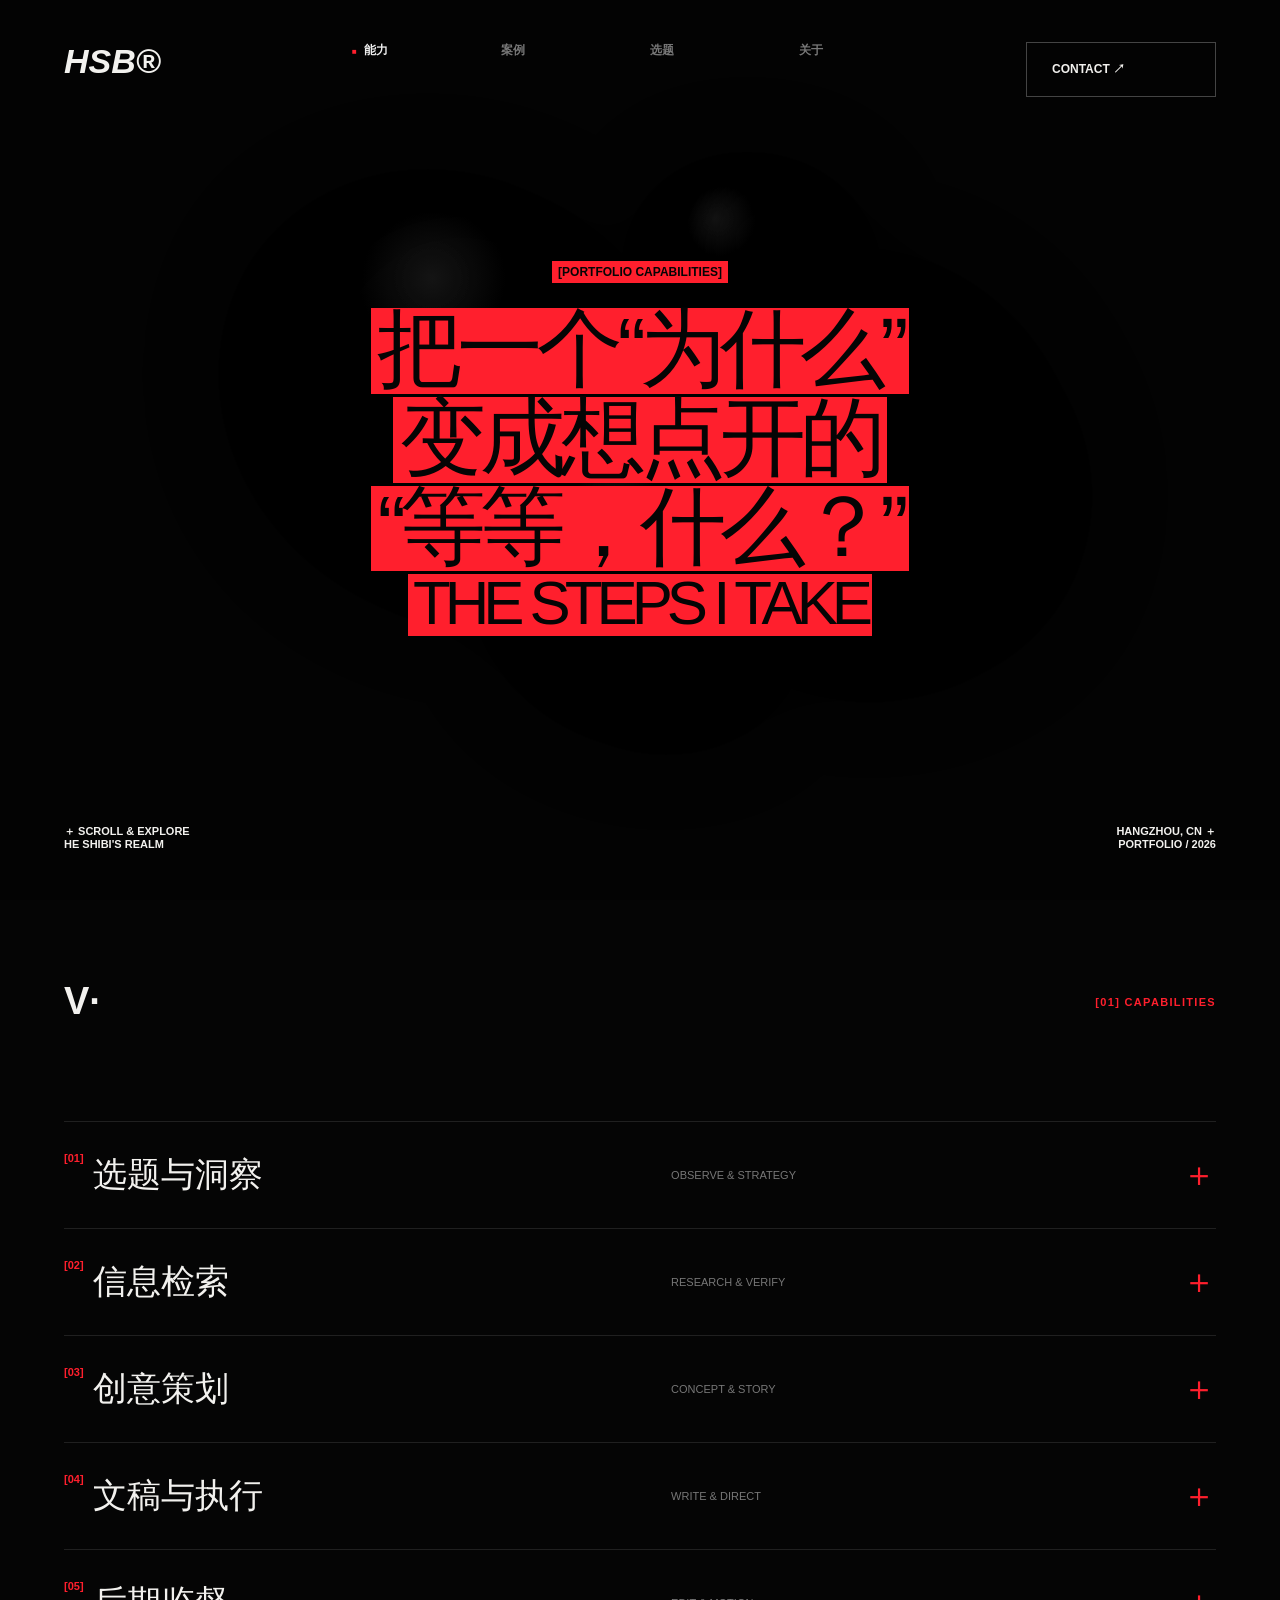
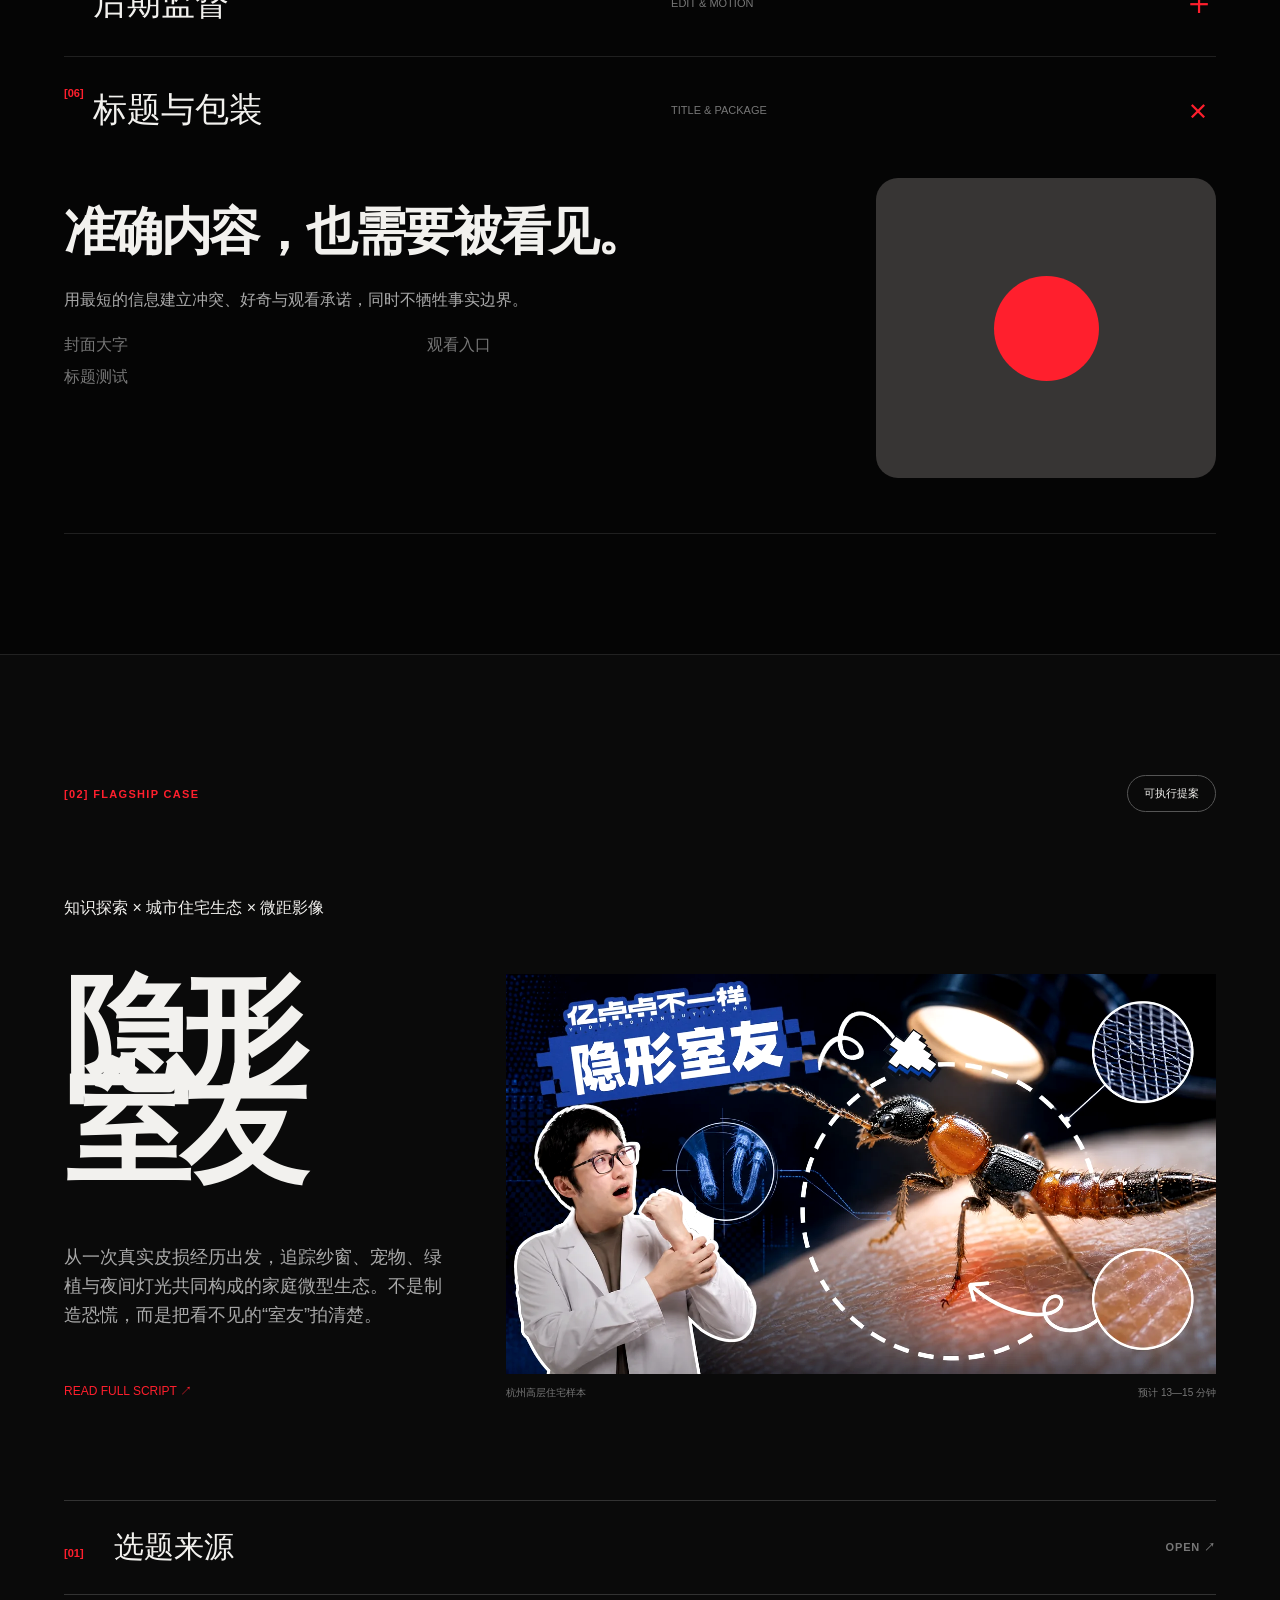
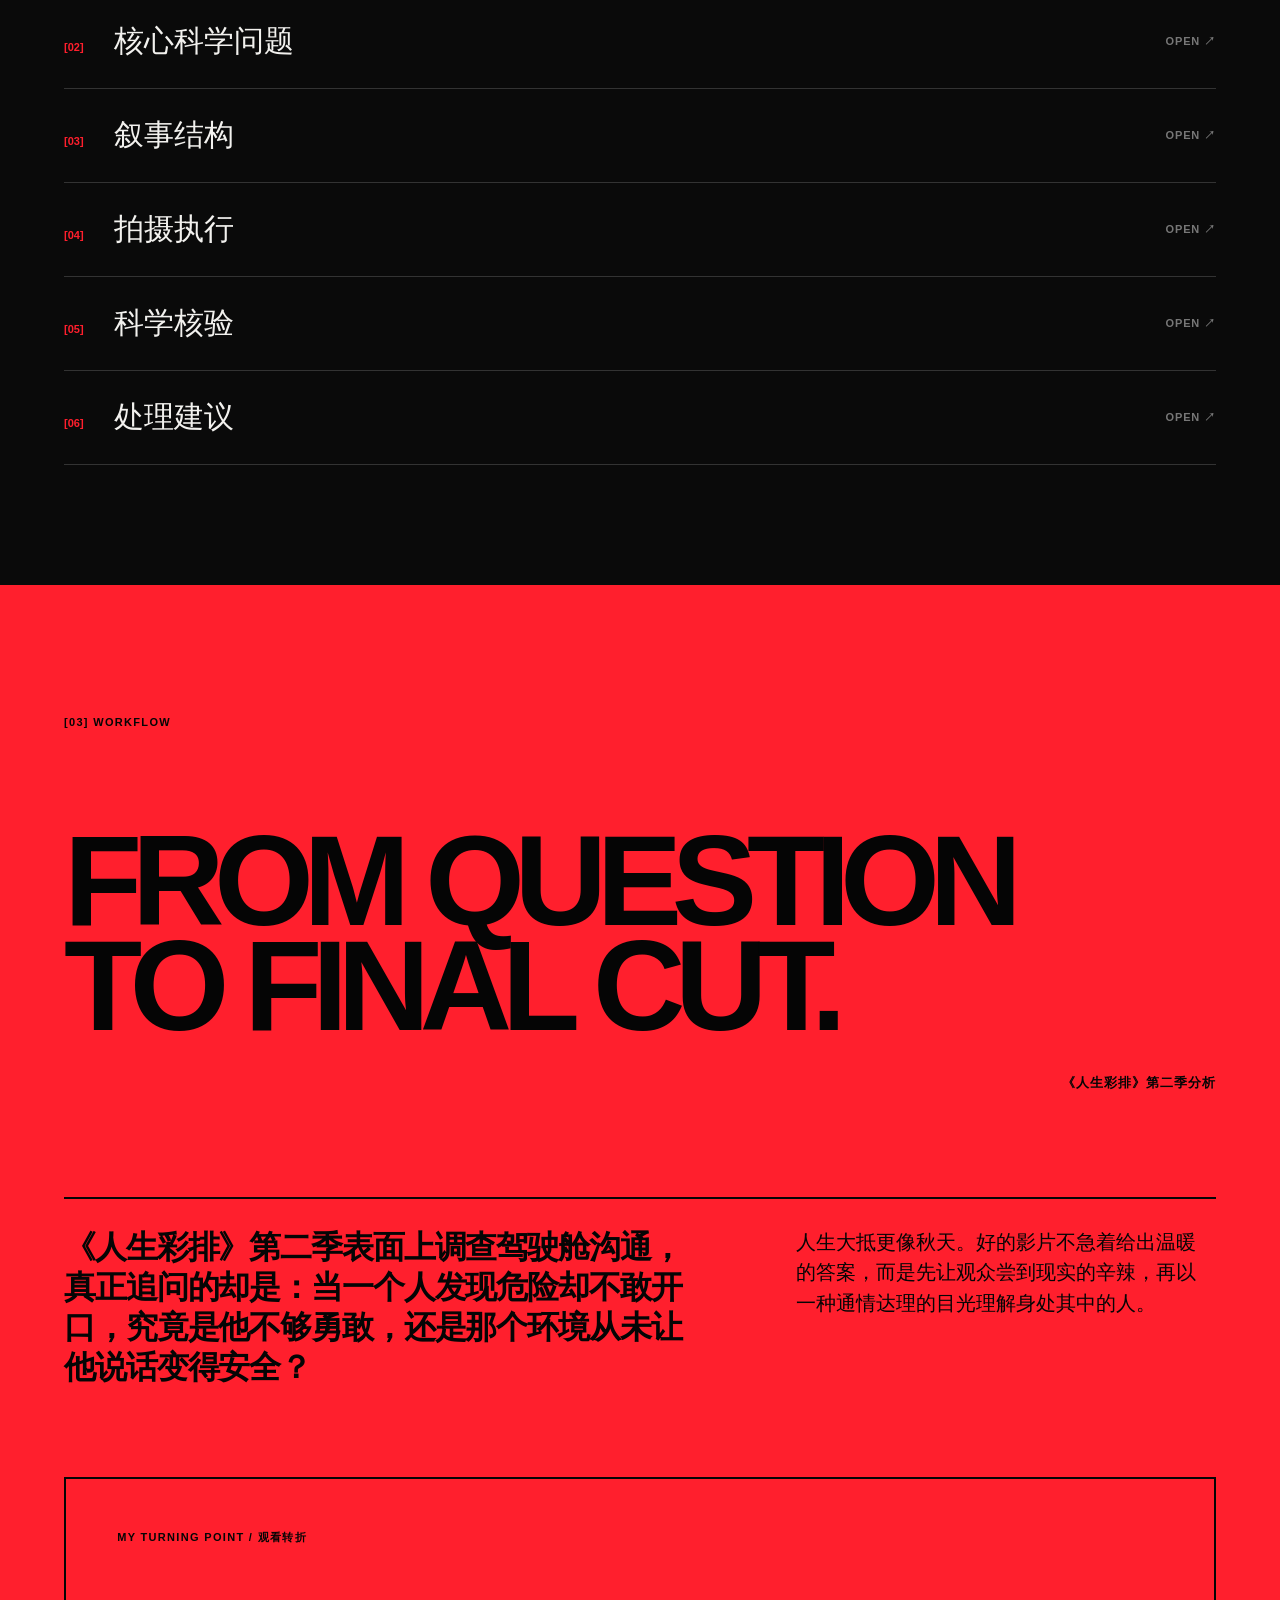
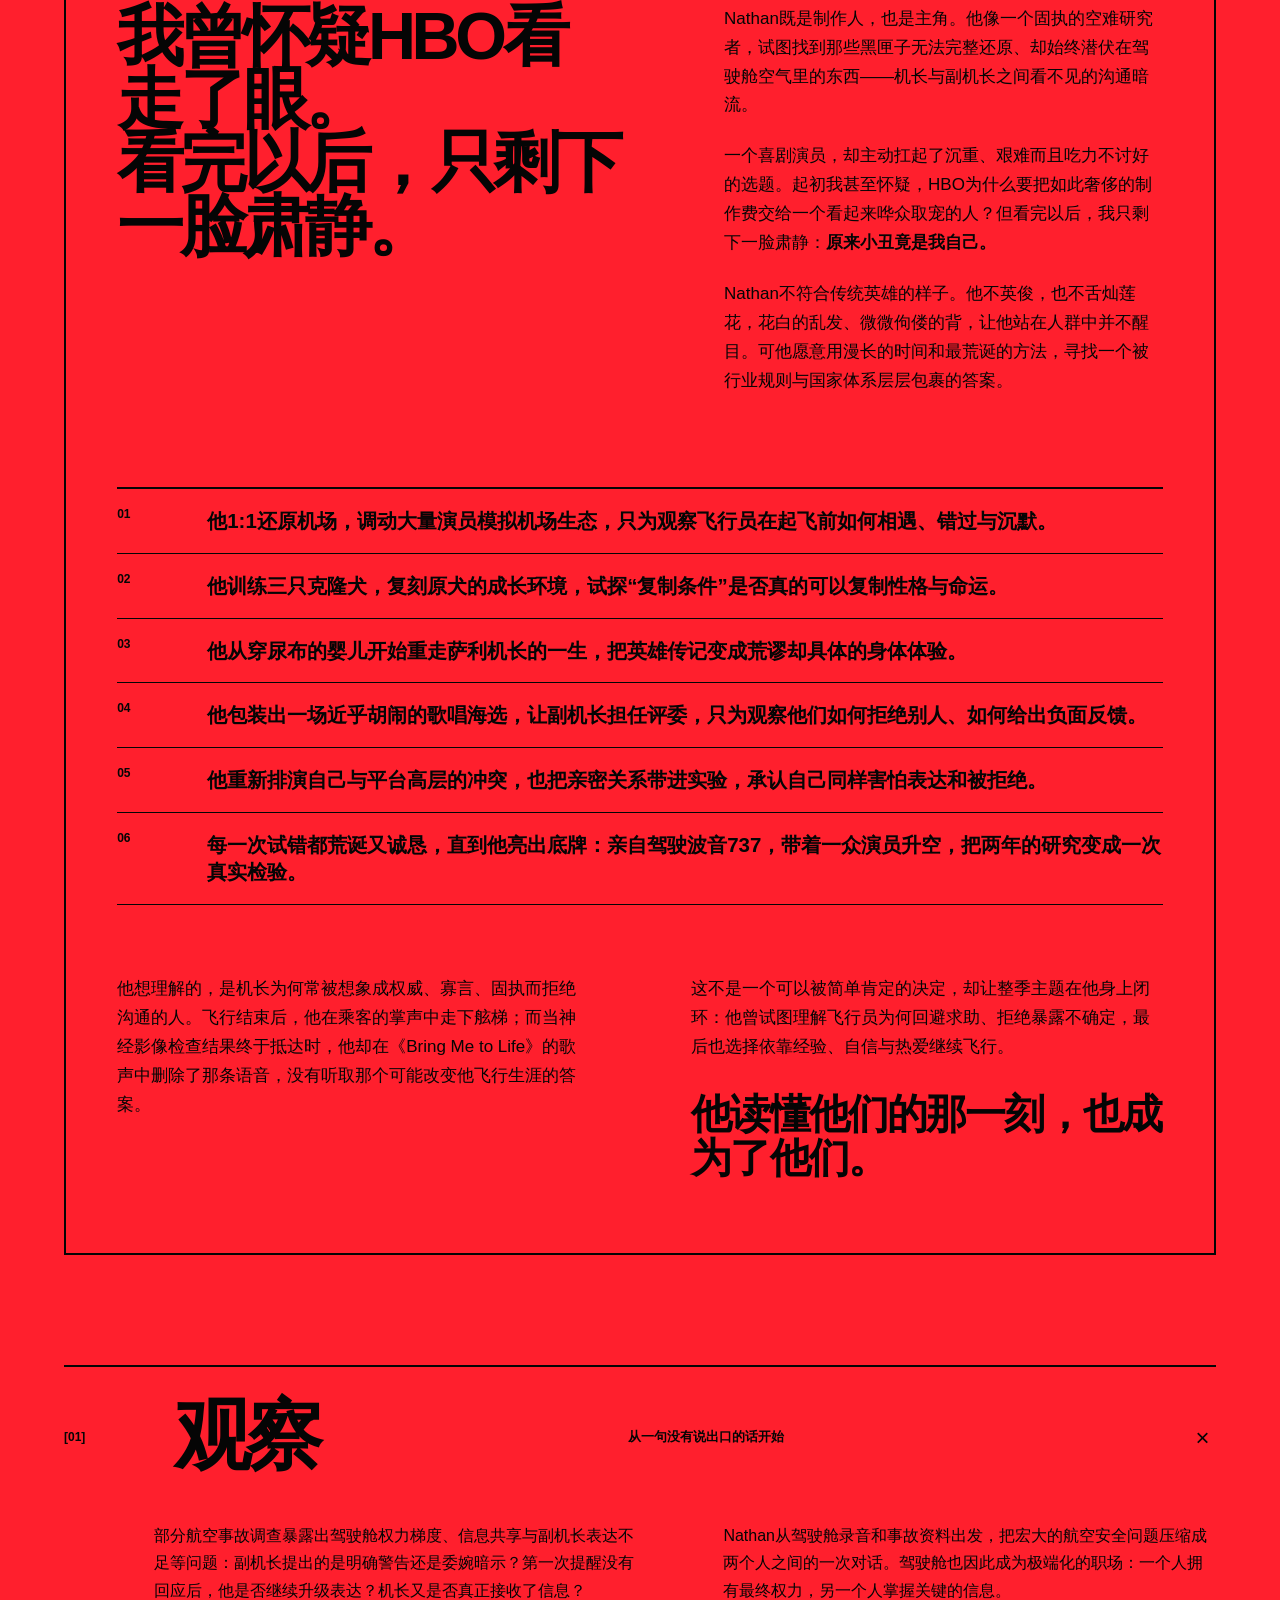
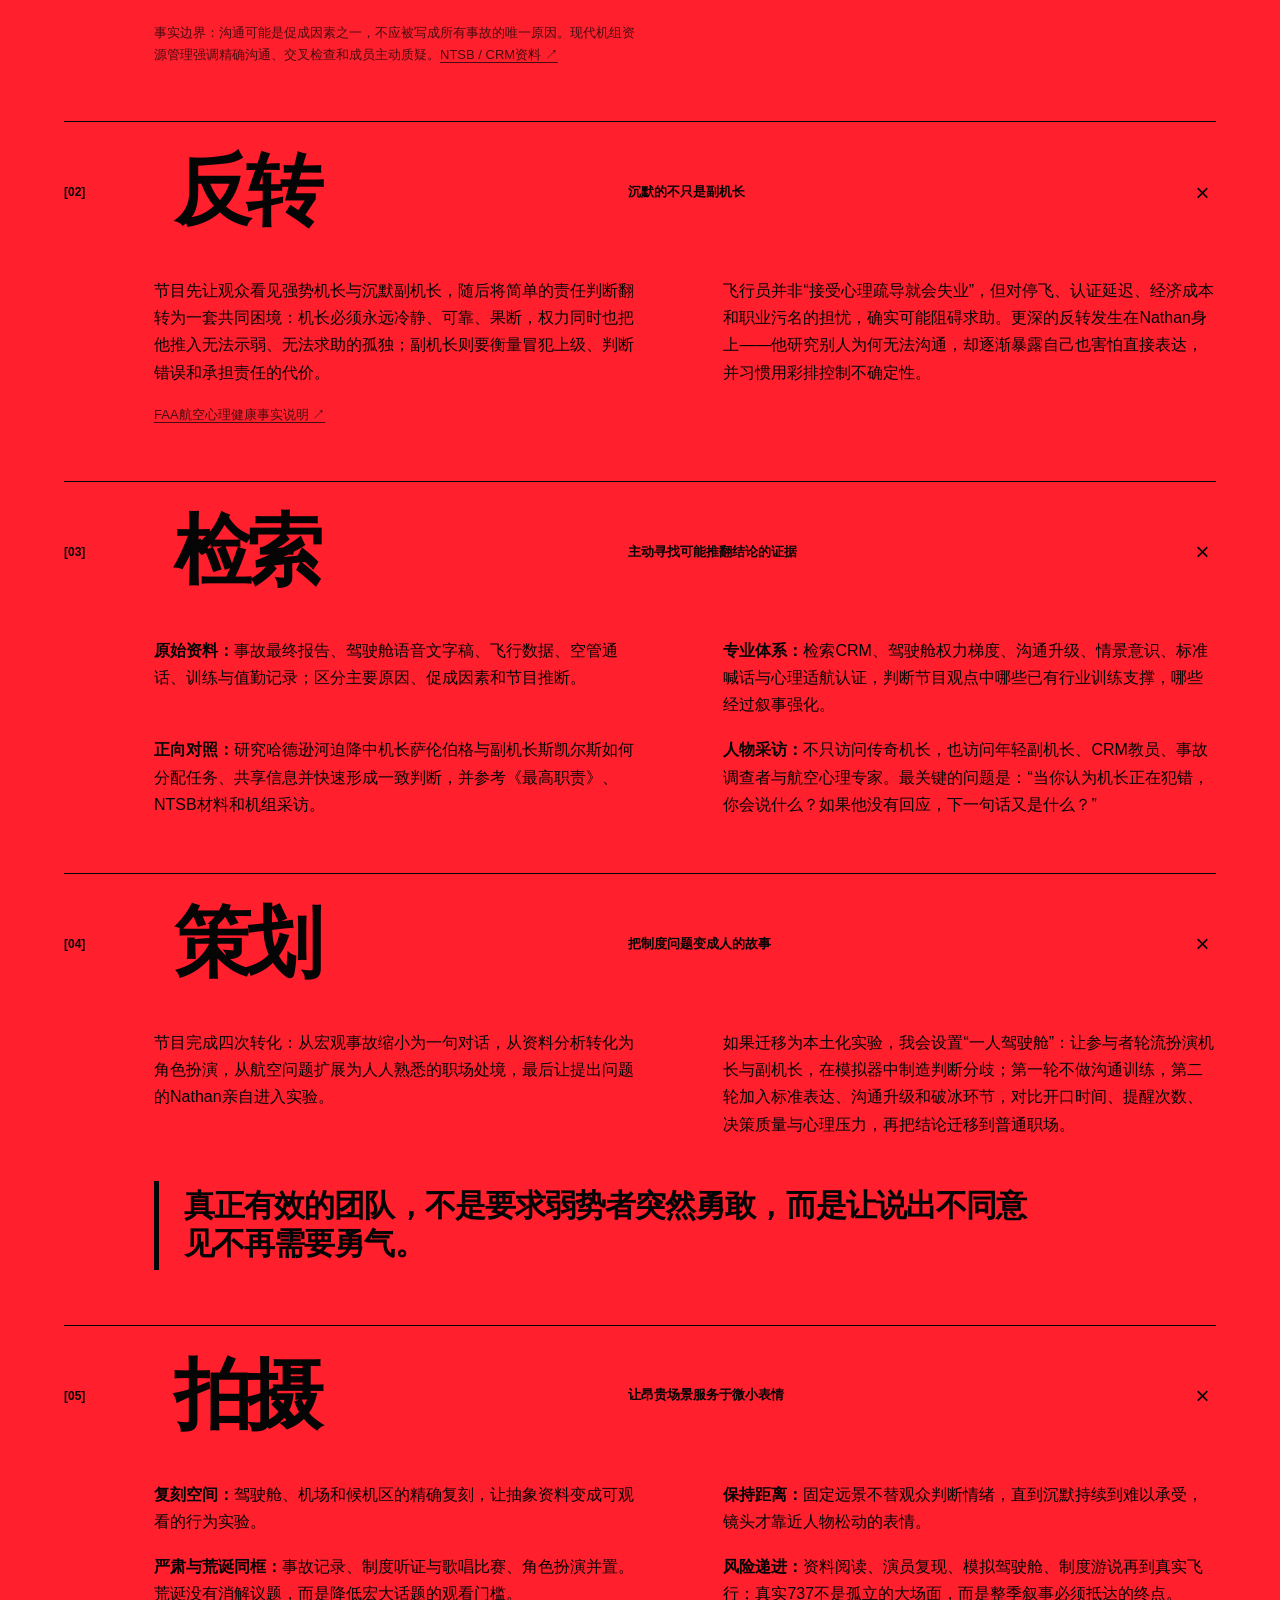
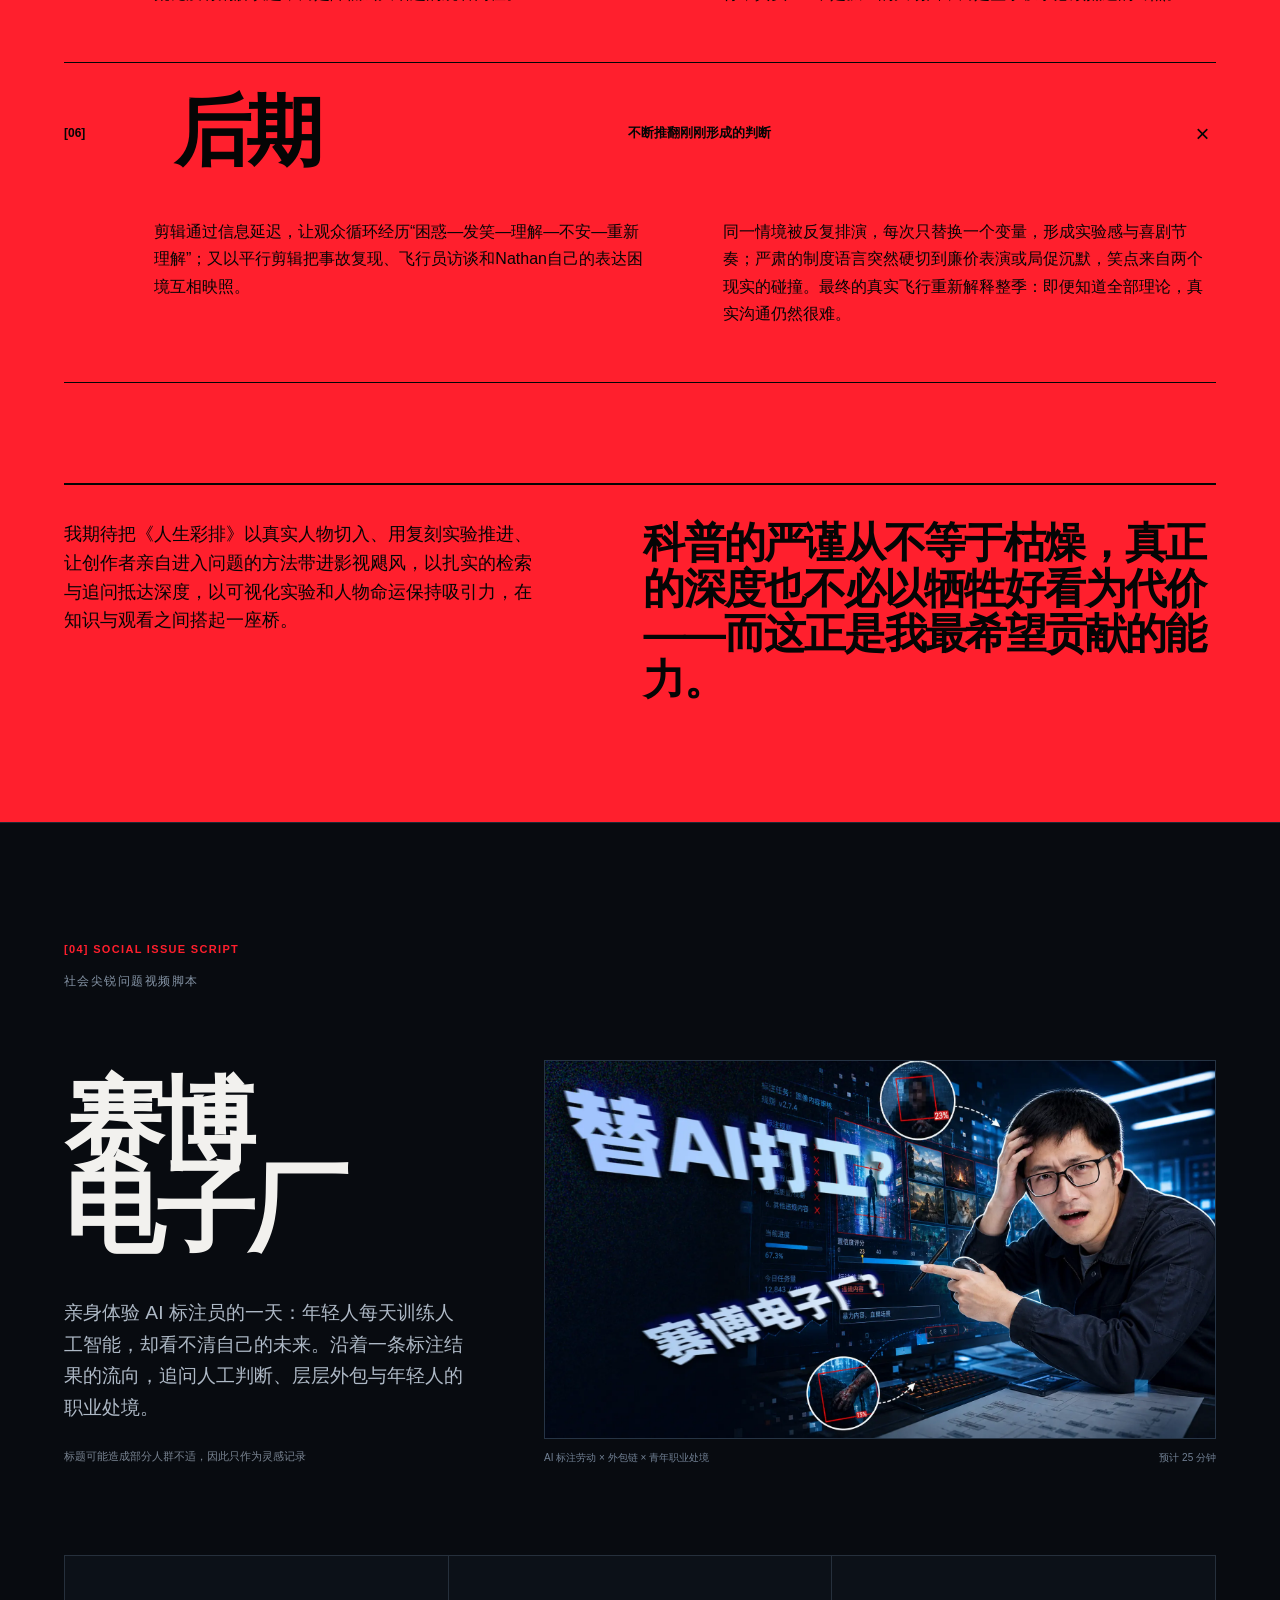
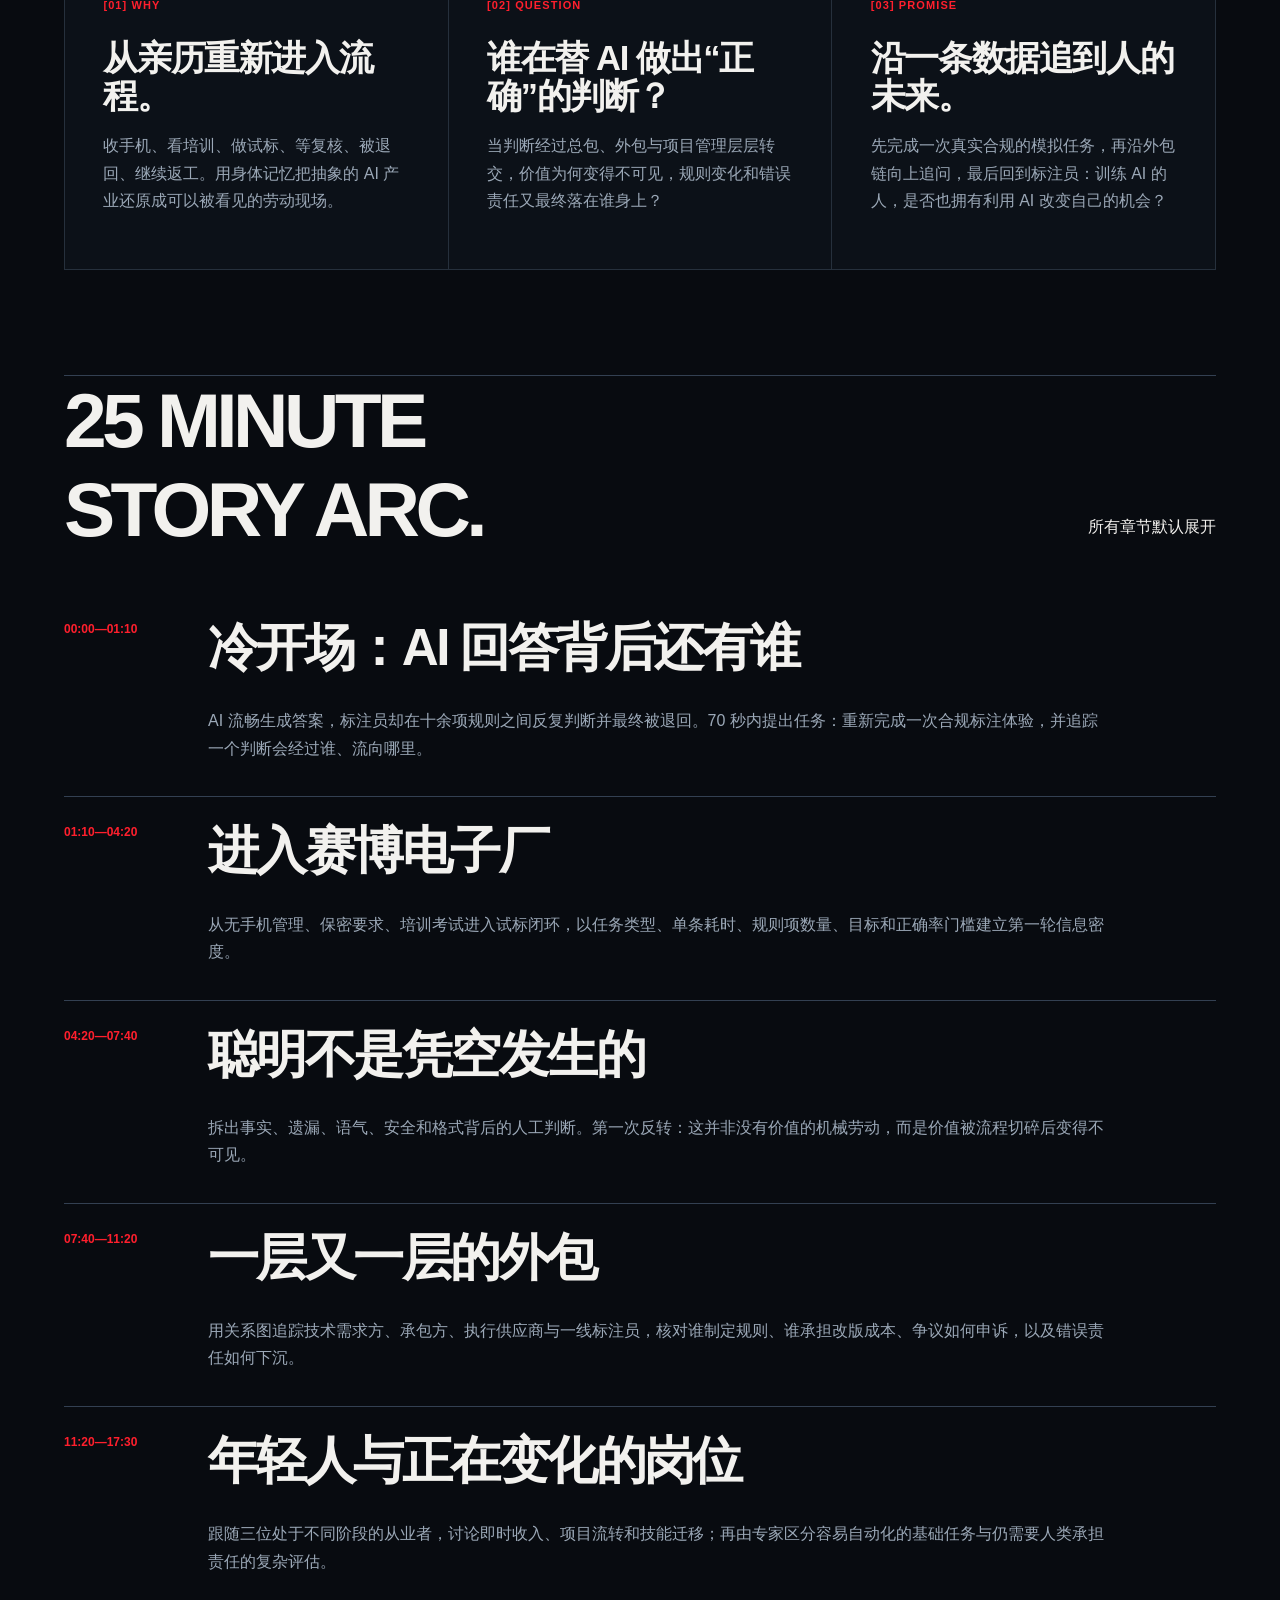
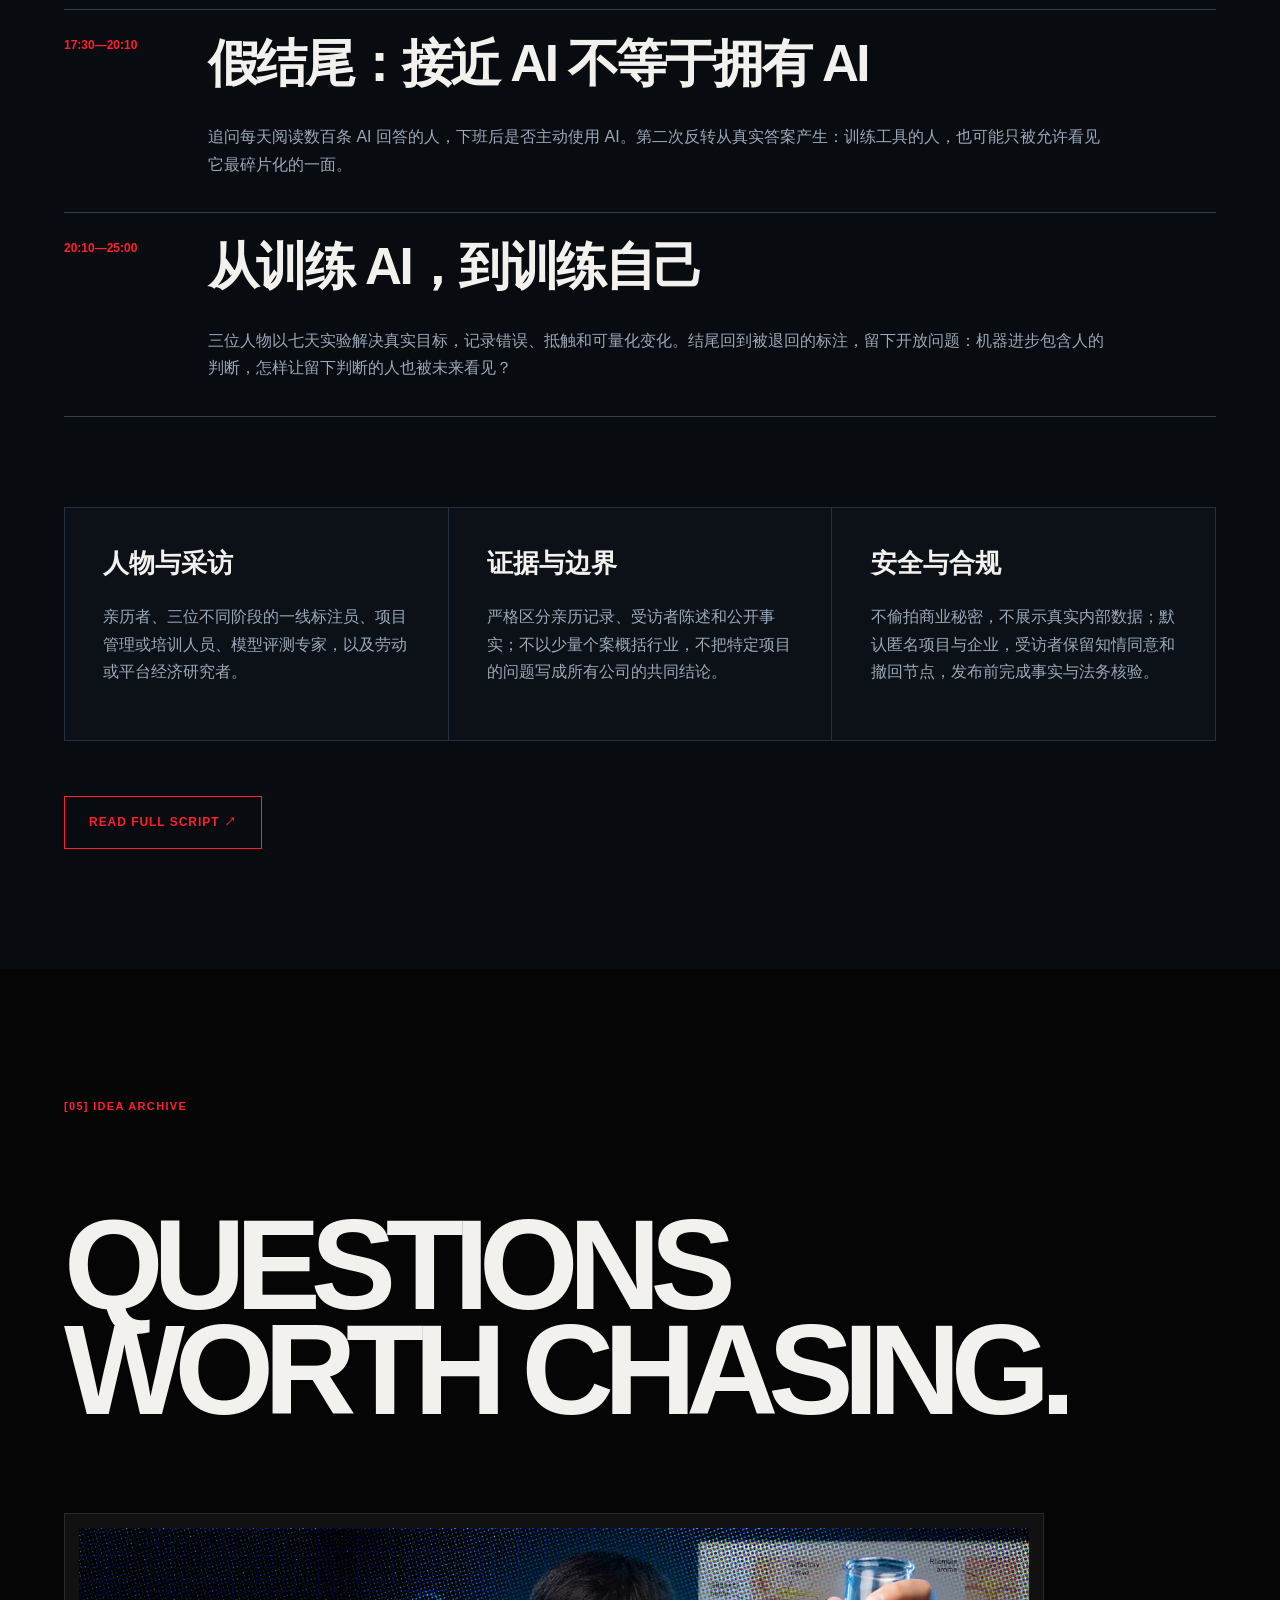
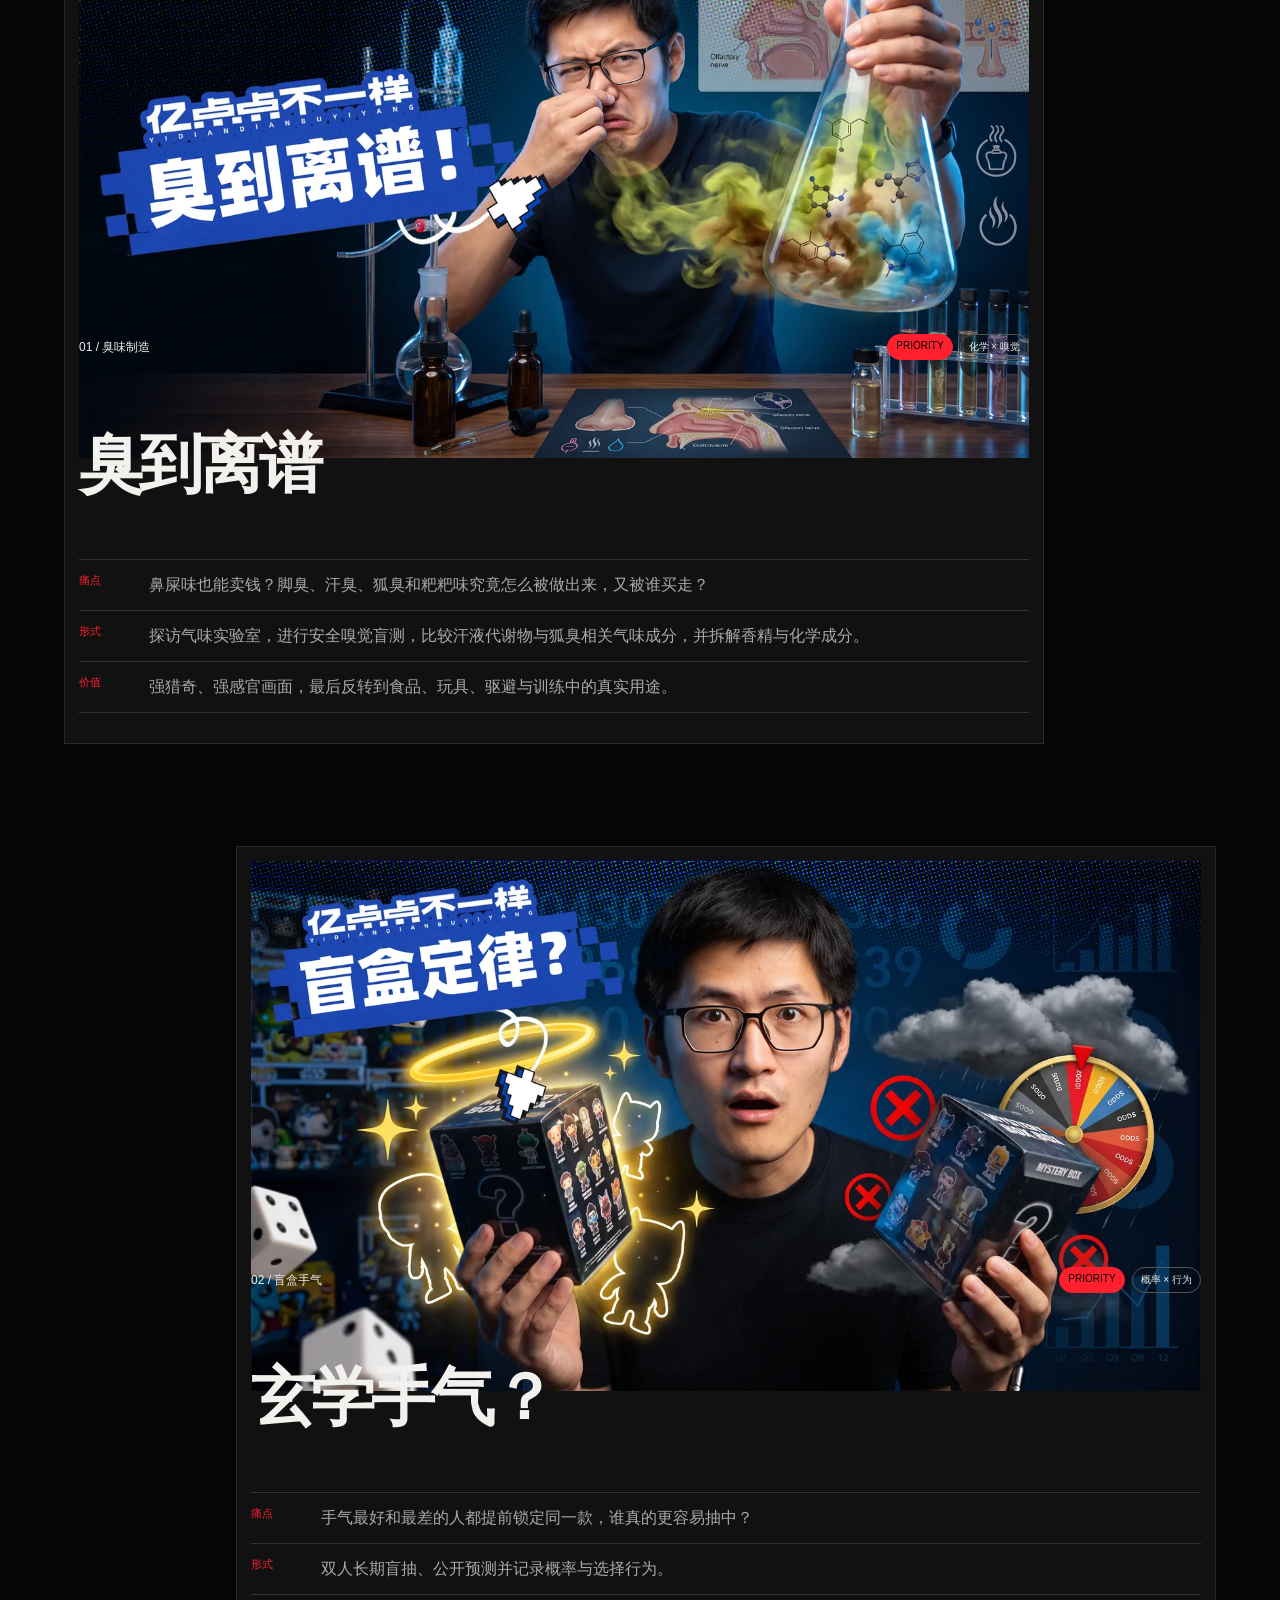
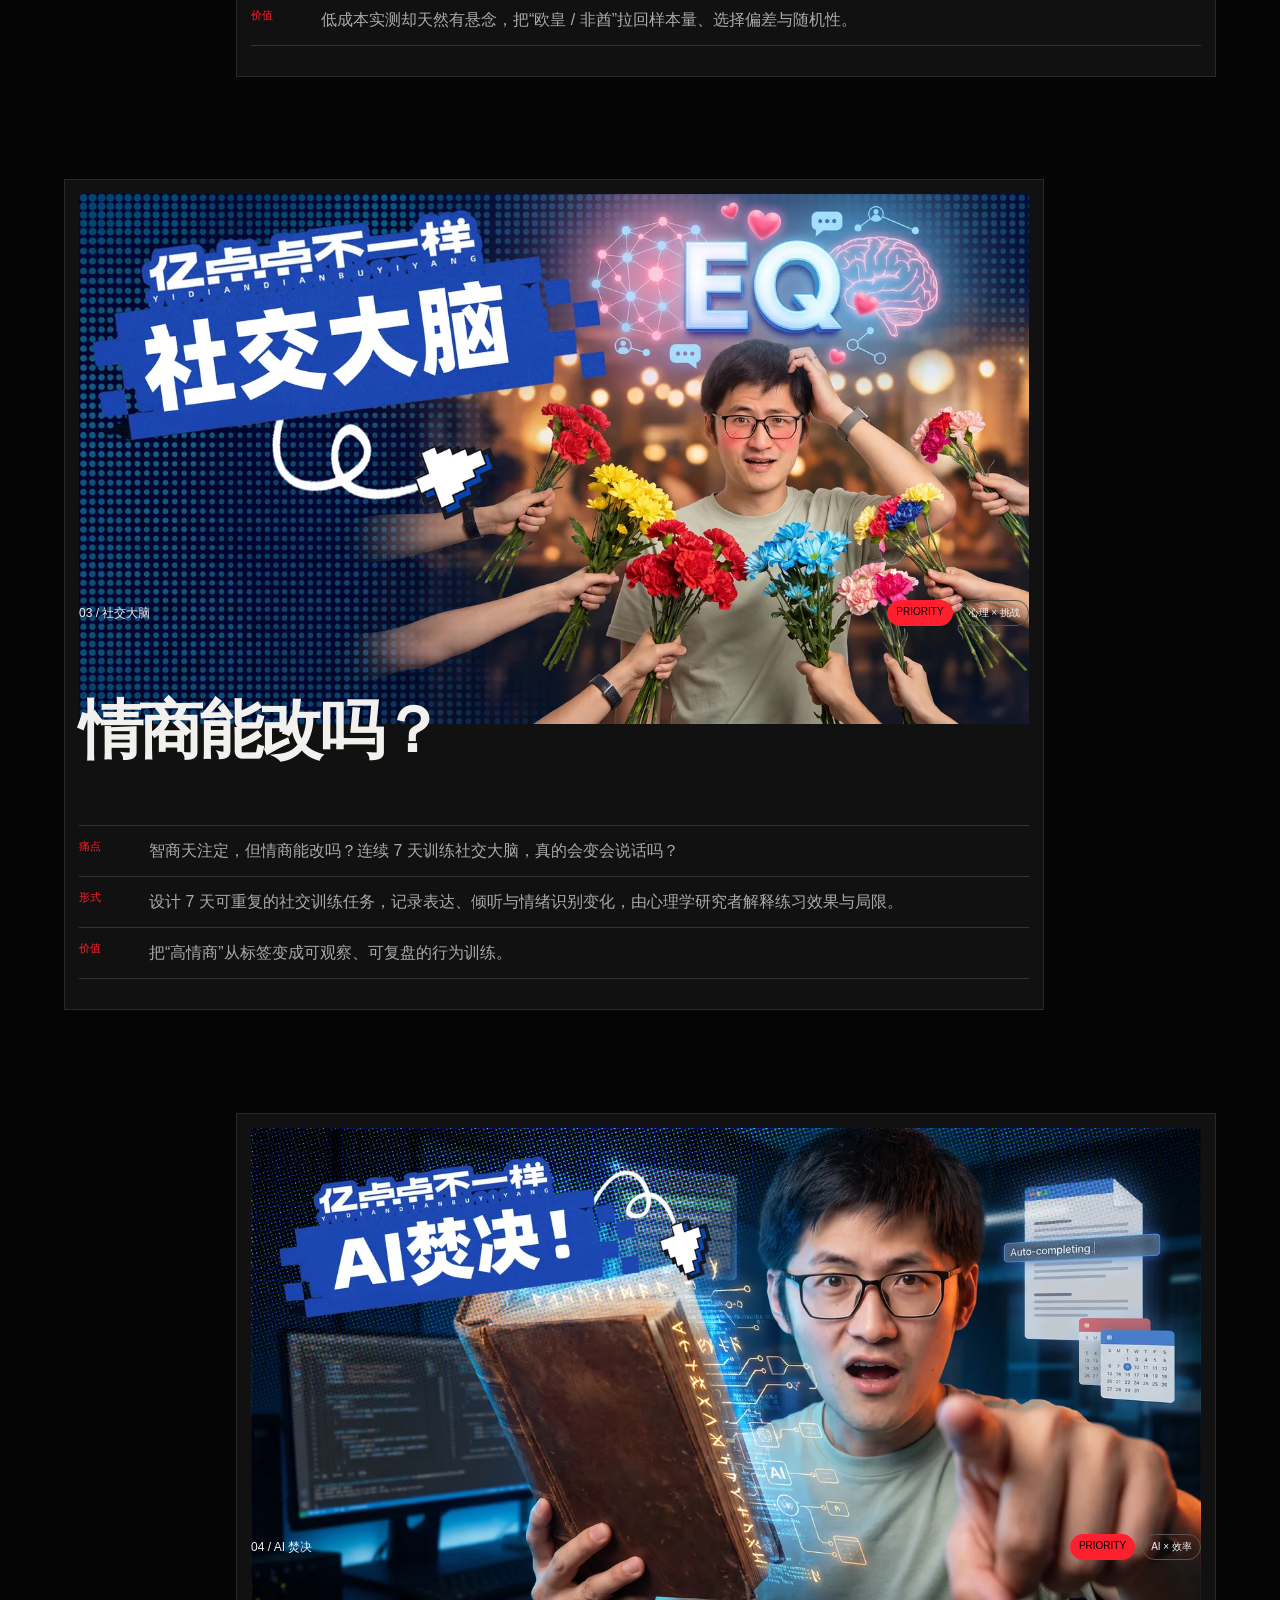
==== commit edfb67dd: "Add AI annotation social issue script case" ====
--- a/index.html
+++ b/index.html
@@ -8,6 +8,7 @@
     <link rel="stylesheet" href="assets/css/portfolio.css" />
     <link rel="stylesheet" href="assets/css/image-fix.css" />
     <link rel="stylesheet" href="assets/css/rehearsal-study.css" />
+    <link rel="stylesheet" href="assets/css/ai-annotation-study.css" />
   </head>
   <body>
     <header class="site-header">
@@ -411,9 +412,158 @@
           >
         </div>
       </section>
+      <section id="ai-annotation" class="ai-study chapter">
+        <p class="section-index">[04] SOCIAL ISSUE SCRIPT</p>
+        <p class="ai-study__label">社会尖锐问题视频脚本</p>
+        <div class="ai-study__hero">
+          <div class="ai-study__copy reveal">
+            <h2>赛博<br />电子厂</h2>
+            <p class="ai-study__dek">
+              亲身体验 AI
+              标注员的一天：年轻人每天训练人工智能，却看不清自己的未来。沿着一条标注结果的流向，追问人工判断、层层外包与年轻人的职业处境。
+            </p>
+            <small class="ai-study__warning"
+              >标题可能造成部分人群不适，因此只作为灵感记录</small
+            >
+          </div>
+          <figure class="ai-study__poster reveal">
+            <img
+              src="assets/images/ai-annotation-cover.webp"
+              alt="《赛博电子厂》AI 标注员深度选题海报，人物面对数据标注界面与被框选的图像"
+              width="1920"
+              height="1080"
+              loading="lazy"
+              draggable="false"
+              sizes="(max-width: 900px) 90vw, 58vw"
+            />
+            <figcaption>
+              <span>AI 标注劳动 × 外包链 × 青年职业处境</span>
+              <span>预计 25 分钟</span>
+            </figcaption>
+          </figure>
+        </div>
+
+        <div class="ai-study__premise">
+          <article>
+            <b>[01] WHY</b>
+            <h3>从亲历重新进入流程。</h3>
+            <p>
+              收手机、看培训、做试标、等复核、被退回、继续返工。用身体记忆把抽象的 AI
+              产业还原成可以被看见的劳动现场。
+            </p>
+          </article>
+          <article>
+            <b>[02] QUESTION</b>
+            <h3>谁在替 AI 做出“正确”的判断？</h3>
+            <p>
+              当判断经过总包、外包与项目管理层层转交，价值为何变得不可见，规则变化和错误责任又最终落在谁身上？
+            </p>
+          </article>
+          <article>
+            <b>[03] PROMISE</b>
+            <h3>沿一条数据追到人的未来。</h3>
+            <p>
+              先完成一次真实合规的模拟任务，再沿外包链向上追问，最后回到标注员：训练 AI
+              的人，是否也拥有利用 AI 改变自己的机会？
+            </p>
+          </article>
+        </div>
+
+        <div class="ai-study__outline">
+          <div class="ai-study__outline-heading">
+            <h3>25 MINUTE<br />STORY ARC.</h3>
+            <p>所有章节默认展开</p>
+          </div>
+          <details class="ai-outline-step" open>
+            <summary><b>00:00—01:10</b><h4>冷开场：AI 回答背后还有谁</h4></summary>
+            <div class="ai-outline-copy">
+              <p>
+                AI 流畅生成答案，标注员却在十余项规则之间反复判断并最终被退回。70
+                秒内提出任务：重新完成一次合规标注体验，并追踪一个判断会经过谁、流向哪里。
+              </p>
+            </div>
+          </details>
+          <details class="ai-outline-step" open>
+            <summary><b>01:10—04:20</b><h4>进入赛博电子厂</h4></summary>
+            <div class="ai-outline-copy">
+              <p>
+                从无手机管理、保密要求、培训考试进入试标闭环，以任务类型、单条耗时、规则项数量、目标和正确率门槛建立第一轮信息密度。
+              </p>
+            </div>
+          </details>
+          <details class="ai-outline-step" open>
+            <summary><b>04:20—07:40</b><h4>聪明不是凭空发生的</h4></summary>
+            <div class="ai-outline-copy">
+              <p>
+                拆出事实、遗漏、语气、安全和格式背后的人工判断。第一次反转：这并非没有价值的机械劳动，而是价值被流程切碎后变得不可见。
+              </p>
+            </div>
+          </details>
+          <details class="ai-outline-step" open>
+            <summary><b>07:40—11:20</b><h4>一层又一层的外包</h4></summary>
+            <div class="ai-outline-copy">
+              <p>
+                用关系图追踪技术需求方、承包方、执行供应商与一线标注员，核对谁制定规则、谁承担改版成本、争议如何申诉，以及错误责任如何下沉。
+              </p>
+            </div>
+          </details>
+          <details class="ai-outline-step" open>
+            <summary><b>11:20—17:30</b><h4>年轻人与正在变化的岗位</h4></summary>
+            <div class="ai-outline-copy">
+              <p>
+                跟随三位处于不同阶段的从业者，讨论即时收入、项目流转和技能迁移；再由专家区分容易自动化的基础任务与仍需要人类承担责任的复杂评估。
+              </p>
+            </div>
+          </details>
+          <details class="ai-outline-step" open>
+            <summary><b>17:30—20:10</b><h4>假结尾：接近 AI 不等于拥有 AI</h4></summary>
+            <div class="ai-outline-copy">
+              <p>
+                追问每天阅读数百条 AI 回答的人，下班后是否主动使用 AI。第二次反转从真实答案产生：训练工具的人，也可能只被允许看见它最碎片化的一面。
+              </p>
+            </div>
+          </details>
+          <details class="ai-outline-step" open>
+            <summary><b>20:10—25:00</b><h4>从训练 AI，到训练自己</h4></summary>
+            <div class="ai-outline-copy">
+              <p>
+                三位人物以七天实验解决真实目标，记录错误、抵触和可量化变化。结尾回到被退回的标注，留下开放问题：机器进步包含人的判断，怎样让留下判断的人也被未来看见？
+              </p>
+            </div>
+          </details>
+        </div>
+
+        <div class="ai-study__notes">
+          <article>
+            <h3>人物与采访</h3>
+            <p>
+              亲历者、三位不同阶段的一线标注员、项目管理或培训人员、模型评测专家，以及劳动或平台经济研究者。
+            </p>
+          </article>
+          <article>
+            <h3>证据与边界</h3>
+            <p>
+              严格区分亲历记录、受访者陈述和公开事实；不以少量个案概括行业，不把特定项目的问题写成所有公司的共同结论。
+            </p>
+          </article>
+          <article>
+            <h3>安全与合规</h3>
+            <p>
+              不偷拍商业秘密，不展示真实内部数据；默认匿名项目与企业，受访者保留知情同意和撤回节点，发布前完成事实与法务核验。
+            </p>
+          </article>
+        </div>
+        <a
+          class="ai-study__reader"
+          href="content/ai-annotation-script-viewer.html"
+          target="_blank"
+          rel="noopener"
+          >READ FULL SCRIPT ↗</a
+        >
+      </section>
       <section id="ideas" class="ideas chapter">
         <div class="section-bar">
-          <p class="section-index">[04] IDEA ARCHIVE</p>
+          <p class="section-index">[05] IDEA ARCHIVE</p>
           <div class="rail-controls">
             <button data-rail-prev aria-label="上一个选题">←</button
             ><button data-rail-next aria-label="下一个选题">→</button>
@@ -430,7 +580,7 @@
       </section>
       <section id="inspiration" class="ideas ideas--inspiration chapter">
         <div class="section-bar">
-          <p class="section-index">[04B] IDEA INSPIRATION</p>
+          <p class="section-index">[05B] IDEA INSPIRATION</p>
           <div class="rail-controls">
             <button data-inspiration-prev aria-label="上一个灵感">←</button
             ><button data-inspiration-next aria-label="下一个灵感">→</button>
@@ -444,7 +594,7 @@
         ></div>
       </section>
       <section id="evidence" class="evidence chapter">
-        <p class="section-index">[05] EVIDENCE</p>
+        <p class="section-index">[06] EVIDENCE</p>
         <h2 class="reveal">
           不虚构履历。<br /><span>只展示能交付的证据。</span>
         </h2>
--- a/assets/css/ai-annotation-study.css
+++ b/assets/css/ai-annotation-study.css
@@ -0,0 +1,238 @@
+.ai-study {
+  background: #080b10;
+  color: var(--white);
+  border-top: 1px solid #202833;
+}
+
+.ai-study .section-index {
+  margin: 0;
+}
+
+.ai-study__label {
+  margin: 18px 0 0;
+  color: #8796a8;
+  font-size: 12px;
+  letter-spacing: 0.12em;
+  text-transform: uppercase;
+}
+
+.ai-study__hero {
+  display: grid;
+  grid-template-columns: minmax(0, 0.78fr) minmax(420px, 1.3fr);
+  gap: clamp(38px, 6vw, 100px);
+  align-items: end;
+  margin-top: 70px;
+}
+
+.ai-study__copy h2 {
+  margin: 0;
+  font-size: clamp(58px, 7.8vw, 142px);
+  line-height: 0.84;
+  letter-spacing: -0.08em;
+}
+
+.ai-study__dek {
+  margin: 46px 0 0;
+  max-width: 650px;
+  color: #aeb9c6;
+  font-size: clamp(17px, 1.5vw, 23px);
+  line-height: 1.65;
+}
+
+.ai-study__warning {
+  display: block;
+  margin-top: 24px;
+  color: #788391;
+  font-size: 11px;
+  line-height: 1.6;
+}
+
+.ai-study__poster {
+  margin: 0;
+}
+
+.ai-study__poster img {
+  display: block;
+  width: 100%;
+  height: auto;
+  border: 1px solid #263445;
+  background: #06101c;
+}
+
+.ai-study__poster figcaption {
+  display: flex;
+  justify-content: space-between;
+  gap: 20px;
+  margin-top: 12px;
+  color: #718094;
+  font-size: 10px;
+}
+
+.ai-study__premise {
+  display: grid;
+  grid-template-columns: repeat(3, 1fr);
+  gap: 1px;
+  margin-top: 90px;
+  background: #26303c;
+  border: 1px solid #26303c;
+}
+
+.ai-study__premise article {
+  padding: clamp(24px, 3vw, 44px);
+  background: #0c1118;
+}
+
+.ai-study__premise b {
+  color: var(--red);
+  font-size: 11px;
+  letter-spacing: 0.1em;
+}
+
+.ai-study__premise h3 {
+  margin: 26px 0 16px;
+  font-size: clamp(25px, 2.7vw, 46px);
+  line-height: 1.12;
+  letter-spacing: -0.04em;
+}
+
+.ai-study__premise p,
+.ai-outline-copy,
+.ai-study__notes p,
+.ai-study__notes li {
+  color: #9ba8b7;
+  line-height: 1.72;
+}
+
+.ai-study__outline {
+  margin-top: 105px;
+  border-top: 1px solid #334052;
+}
+
+.ai-study__outline-heading {
+  display: flex;
+  justify-content: space-between;
+  gap: 30px;
+  align-items: end;
+  margin-bottom: 40px;
+}
+
+.ai-study__outline-heading h3 {
+  margin: 0;
+  font-size: clamp(48px, 6vw, 104px);
+  letter-spacing: -0.06em;
+}
+
+.ai-outline-step {
+  border-bottom: 1px solid #334052;
+}
+
+.ai-outline-step summary {
+  display: grid;
+  grid-template-columns: 120px minmax(0, 1fr);
+  gap: 24px;
+  padding: 28px 0 18px;
+  list-style: none;
+  cursor: pointer;
+}
+
+.ai-outline-step summary::-webkit-details-marker {
+  display: none;
+}
+
+.ai-outline-step summary b {
+  color: var(--red);
+  font-size: 12px;
+}
+
+.ai-outline-step summary h4 {
+  margin: 0;
+  font-size: clamp(28px, 4vw, 62px);
+  line-height: 1;
+  letter-spacing: -0.05em;
+}
+
+.ai-outline-copy {
+  max-width: 900px;
+  margin: 0 0 34px 144px;
+}
+
+.ai-study__notes {
+  display: grid;
+  grid-template-columns: repeat(3, 1fr);
+  gap: 1px;
+  margin-top: 90px;
+  background: #26303c;
+  border: 1px solid #26303c;
+}
+
+.ai-study__notes article {
+  min-width: 0;
+  padding: clamp(24px, 3vw, 42px);
+  background: #0c1118;
+}
+
+.ai-study__notes h3 {
+  margin: 0 0 22px;
+  font-size: 26px;
+}
+
+.ai-study__notes ul {
+  margin: 0;
+  padding-left: 1.2em;
+}
+
+.ai-study__notes a {
+  overflow-wrap: anywhere;
+}
+
+.ai-study__reader {
+  display: inline-block;
+  margin-top: 55px;
+  padding: 17px 24px;
+  border: 1px solid var(--red);
+  color: var(--red);
+  font-size: 12px;
+  font-weight: 800;
+  letter-spacing: 0.08em;
+}
+
+@media (max-width: 900px) {
+  .ai-study__hero,
+  .ai-study__premise,
+  .ai-study__notes {
+    grid-template-columns: 1fr;
+  }
+
+  .ai-study__poster {
+    order: -1;
+  }
+
+  .ai-outline-step summary {
+    grid-template-columns: 86px minmax(0, 1fr);
+  }
+
+  .ai-outline-copy {
+    margin-left: 110px;
+  }
+}
+
+@media (max-width: 560px) {
+  .ai-study__hero {
+    grid-template-columns: minmax(0, 1fr);
+  }
+
+  .ai-study__outline-heading,
+  .ai-study__poster figcaption {
+    align-items: flex-start;
+    flex-direction: column;
+  }
+
+  .ai-outline-step summary {
+    grid-template-columns: 1fr;
+    gap: 10px;
+  }
+
+  .ai-outline-copy {
+    margin-left: 0;
+  }
+}
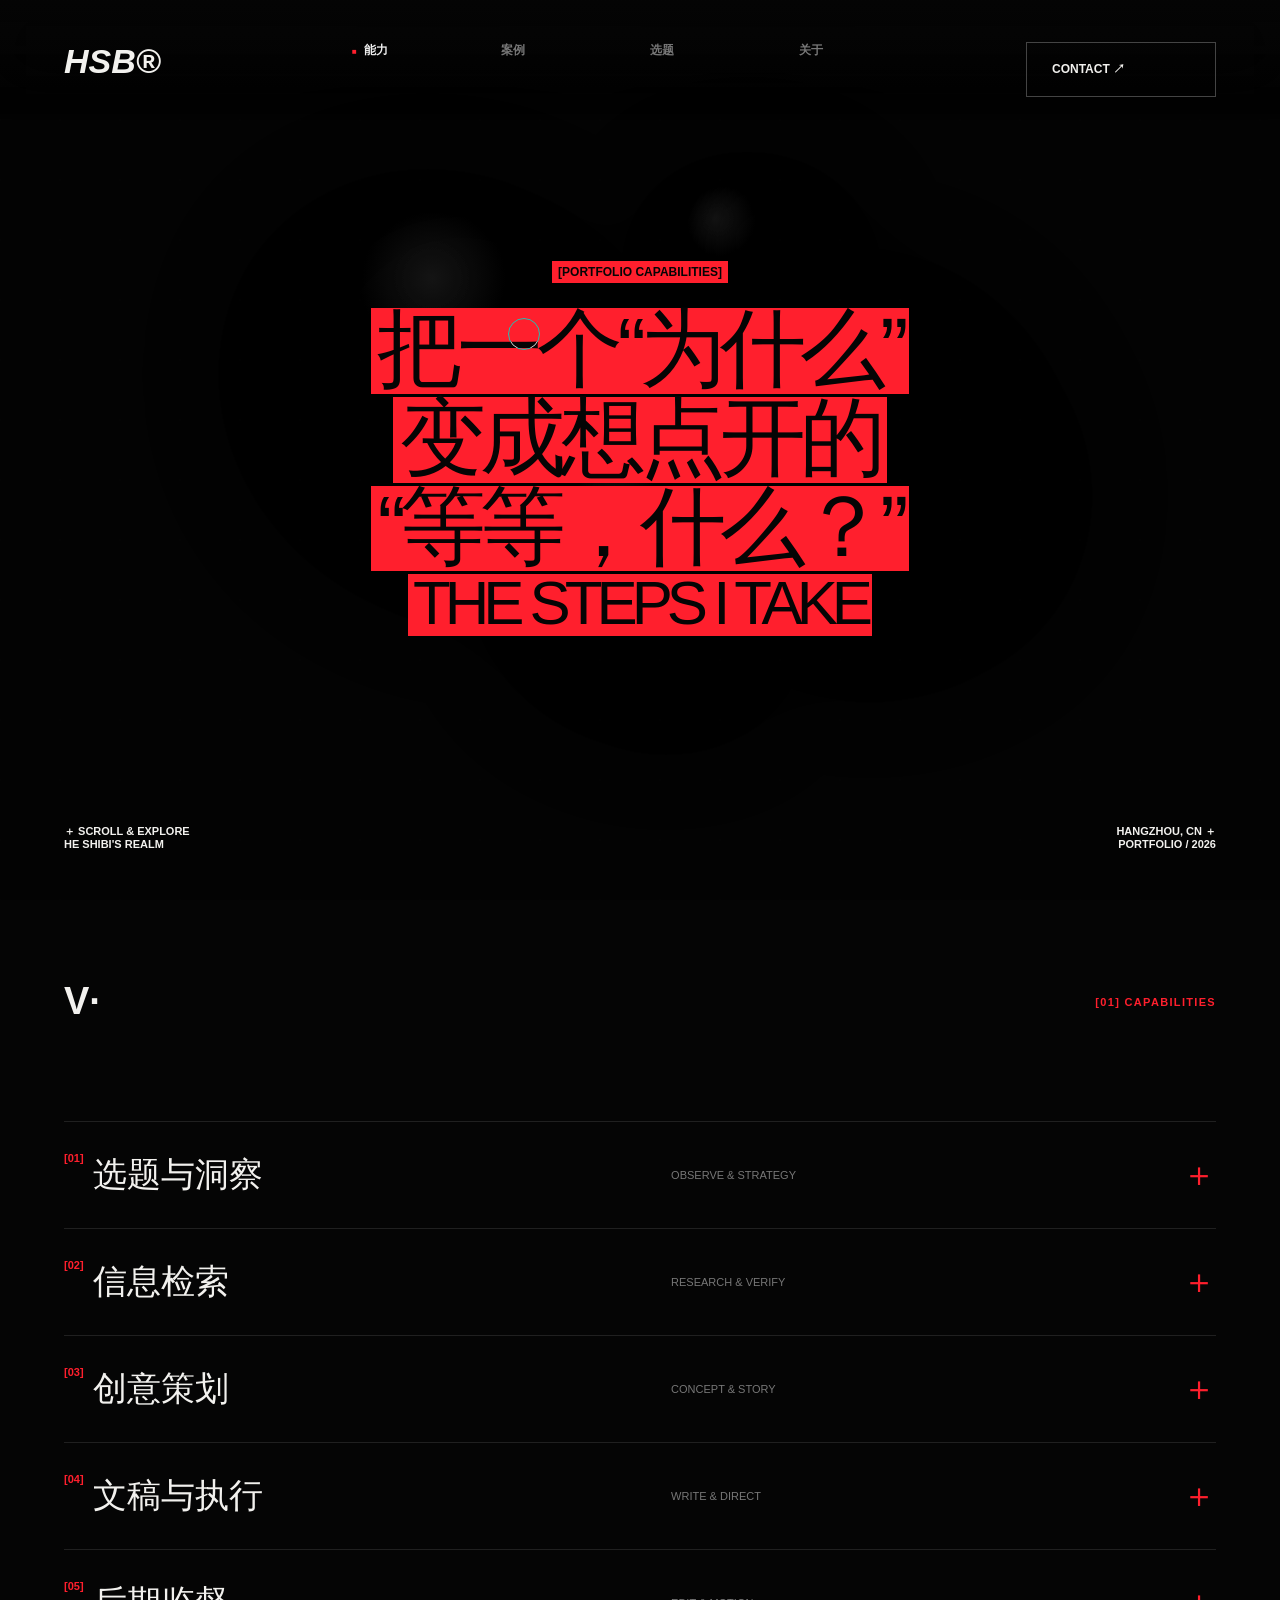
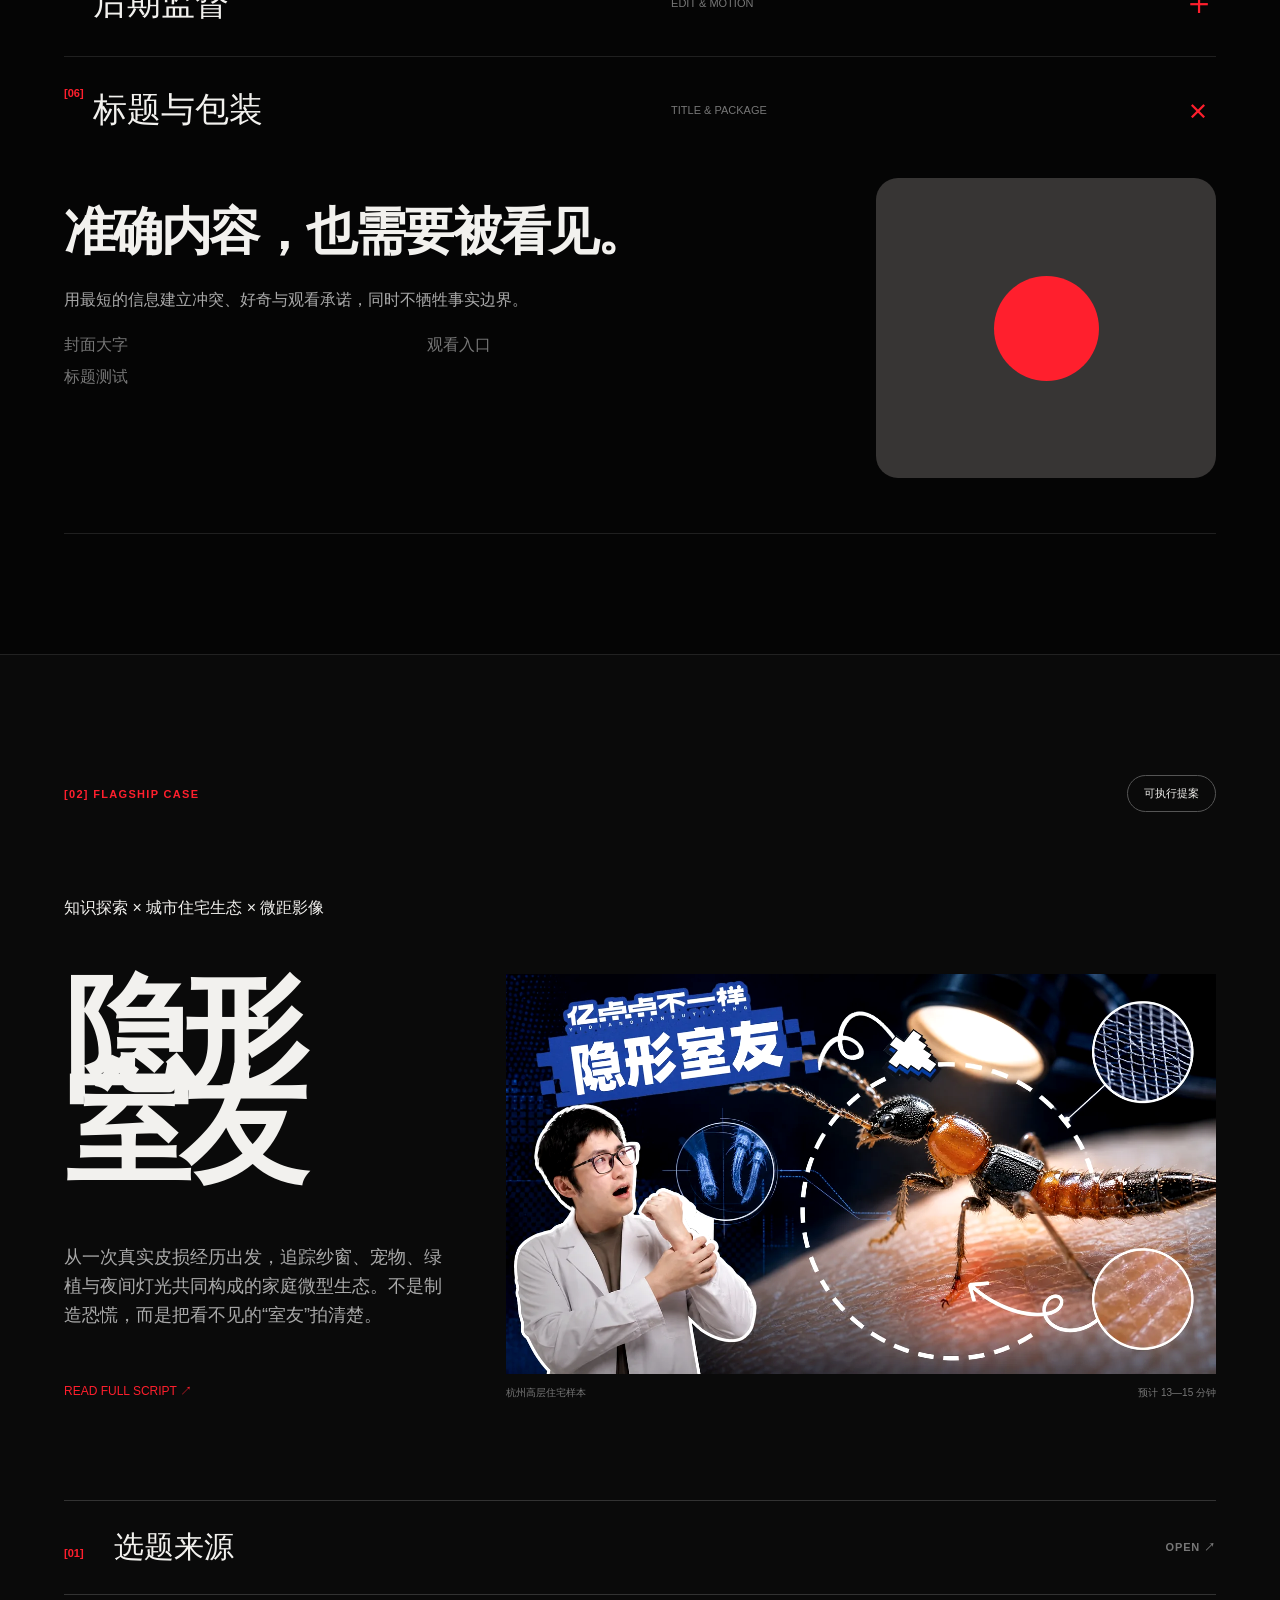
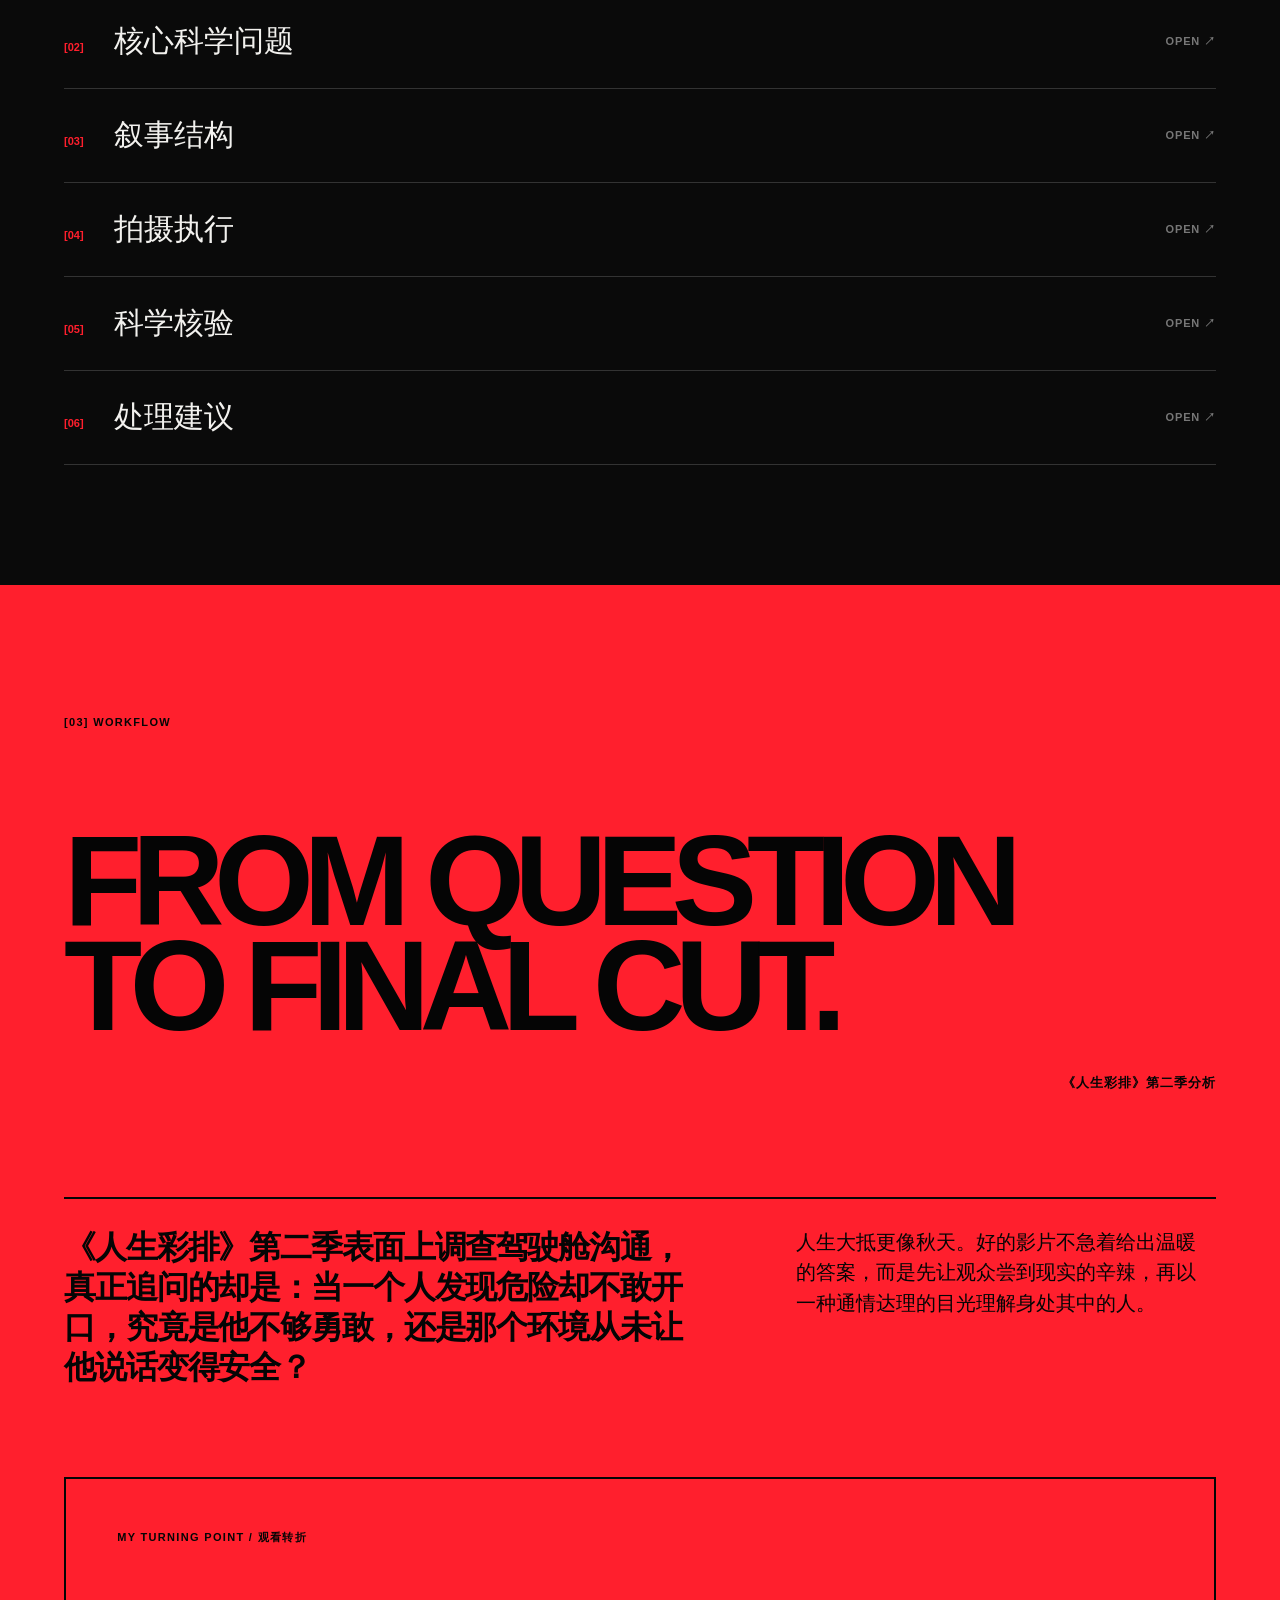
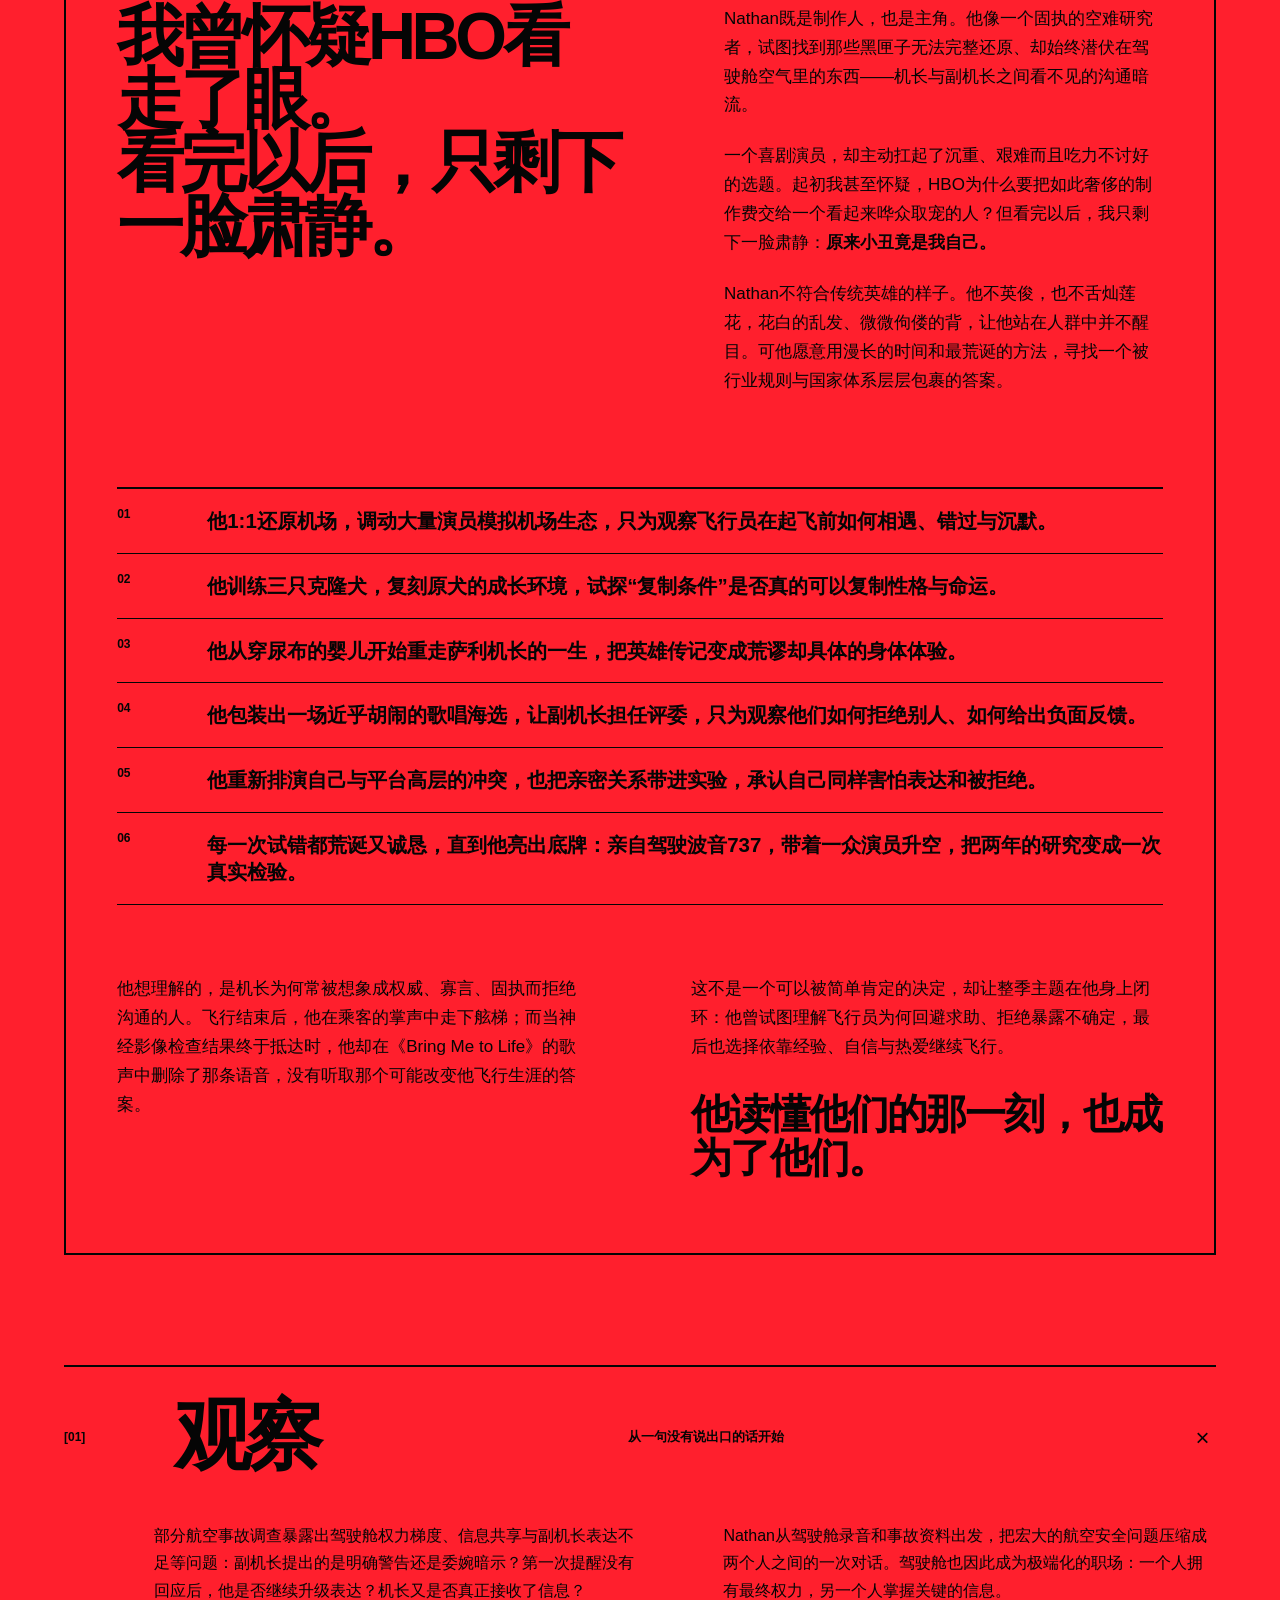
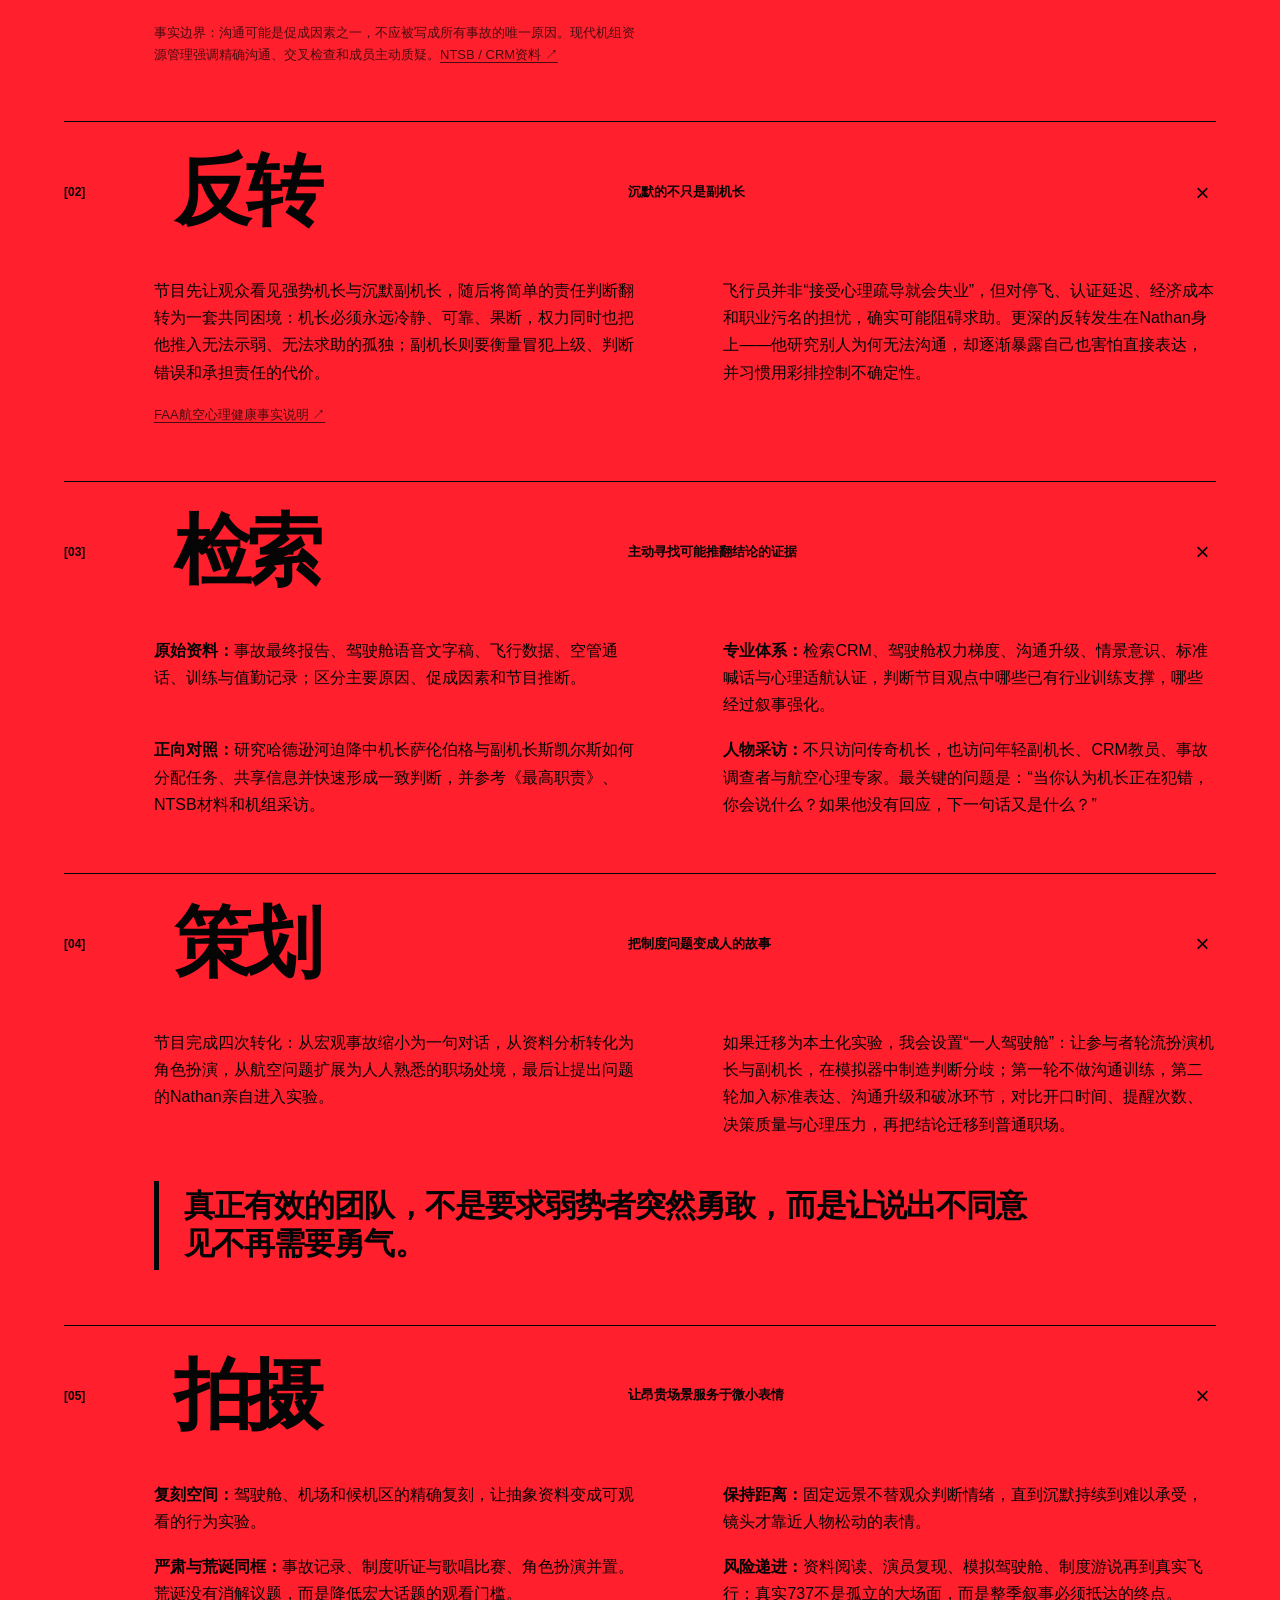
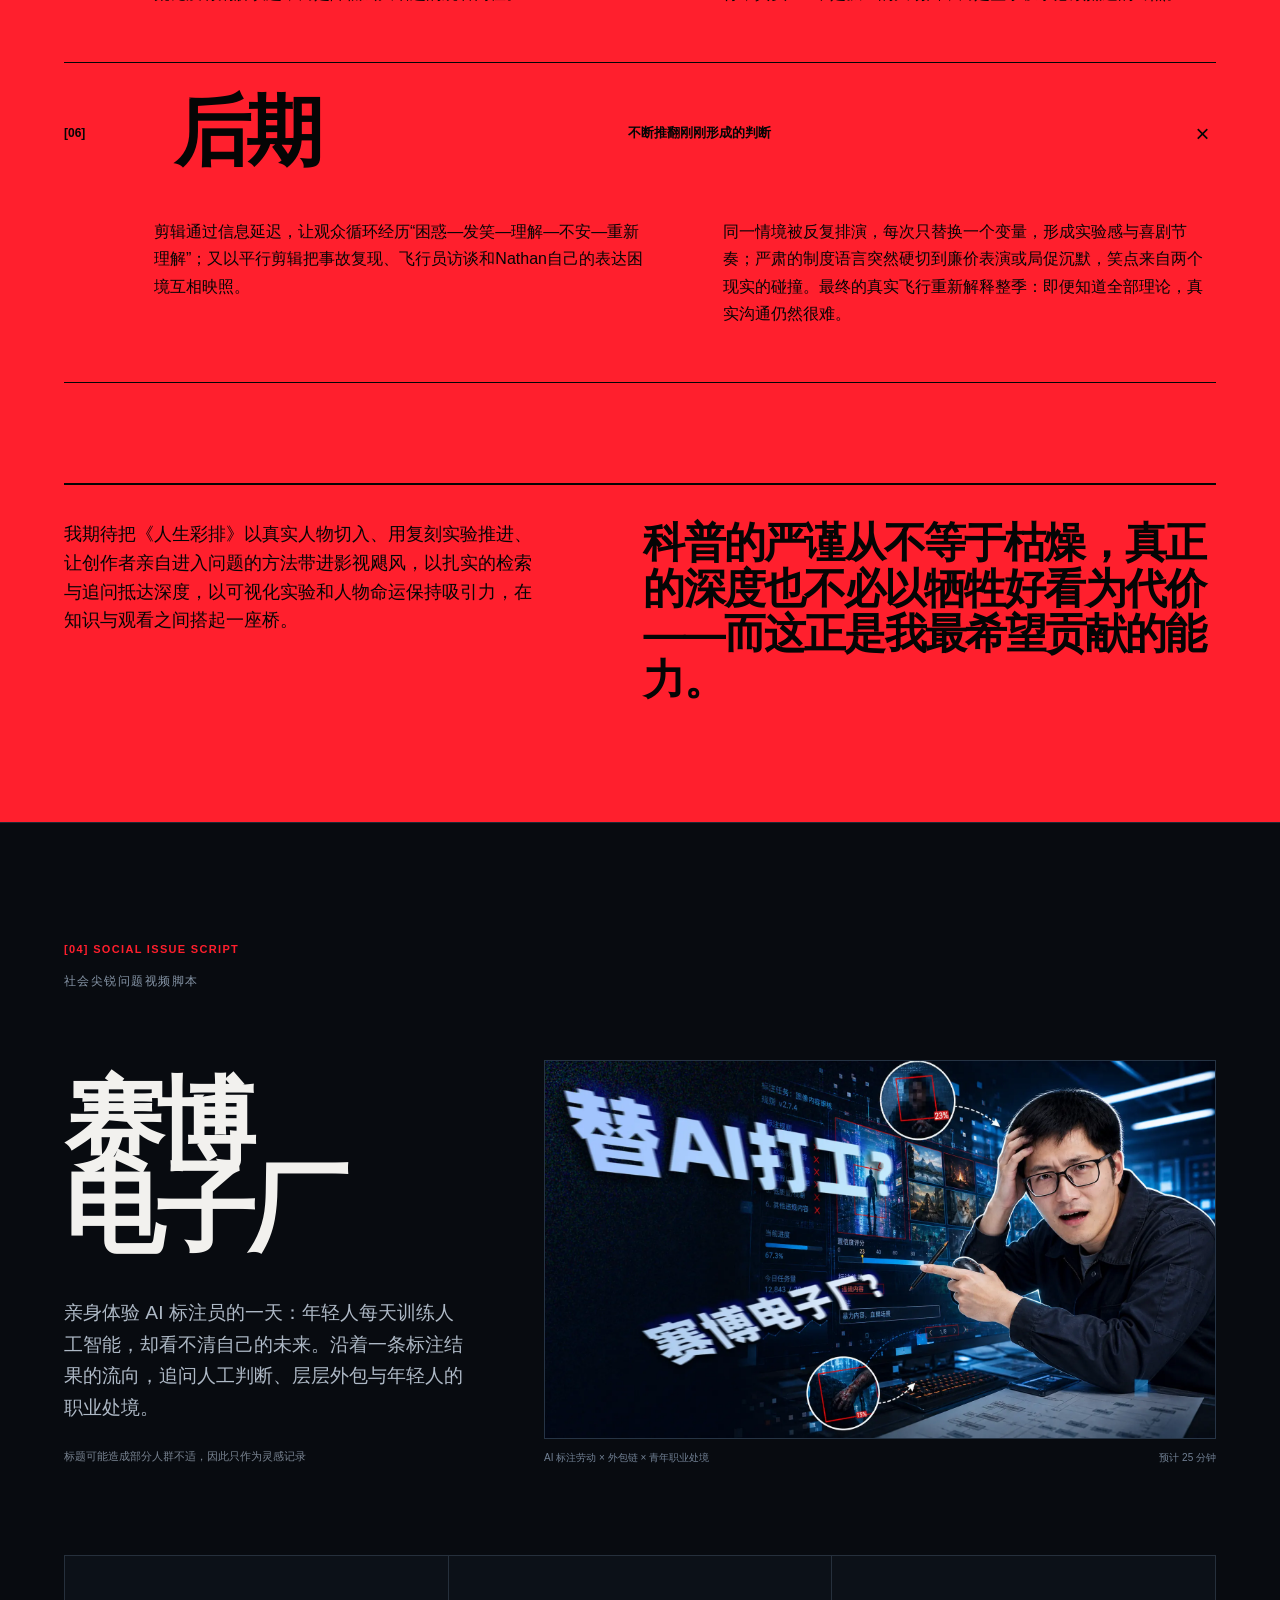
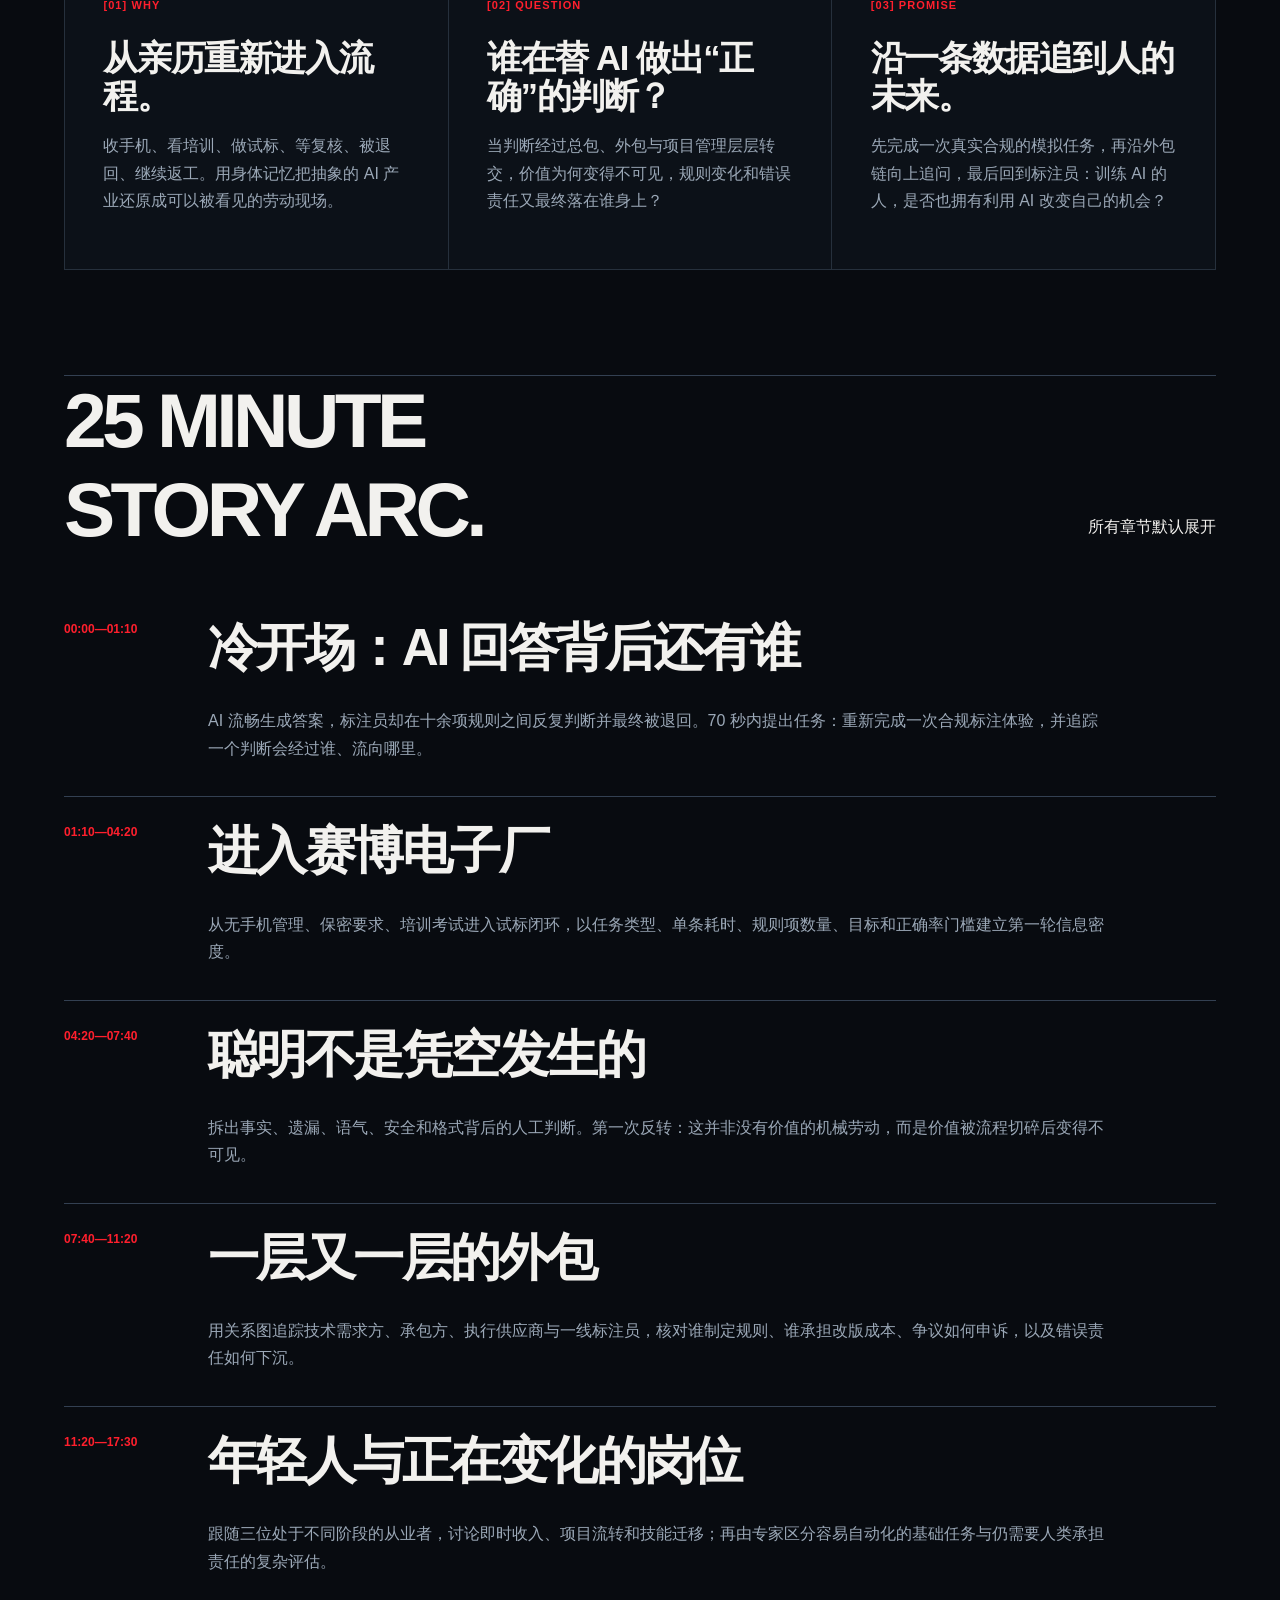
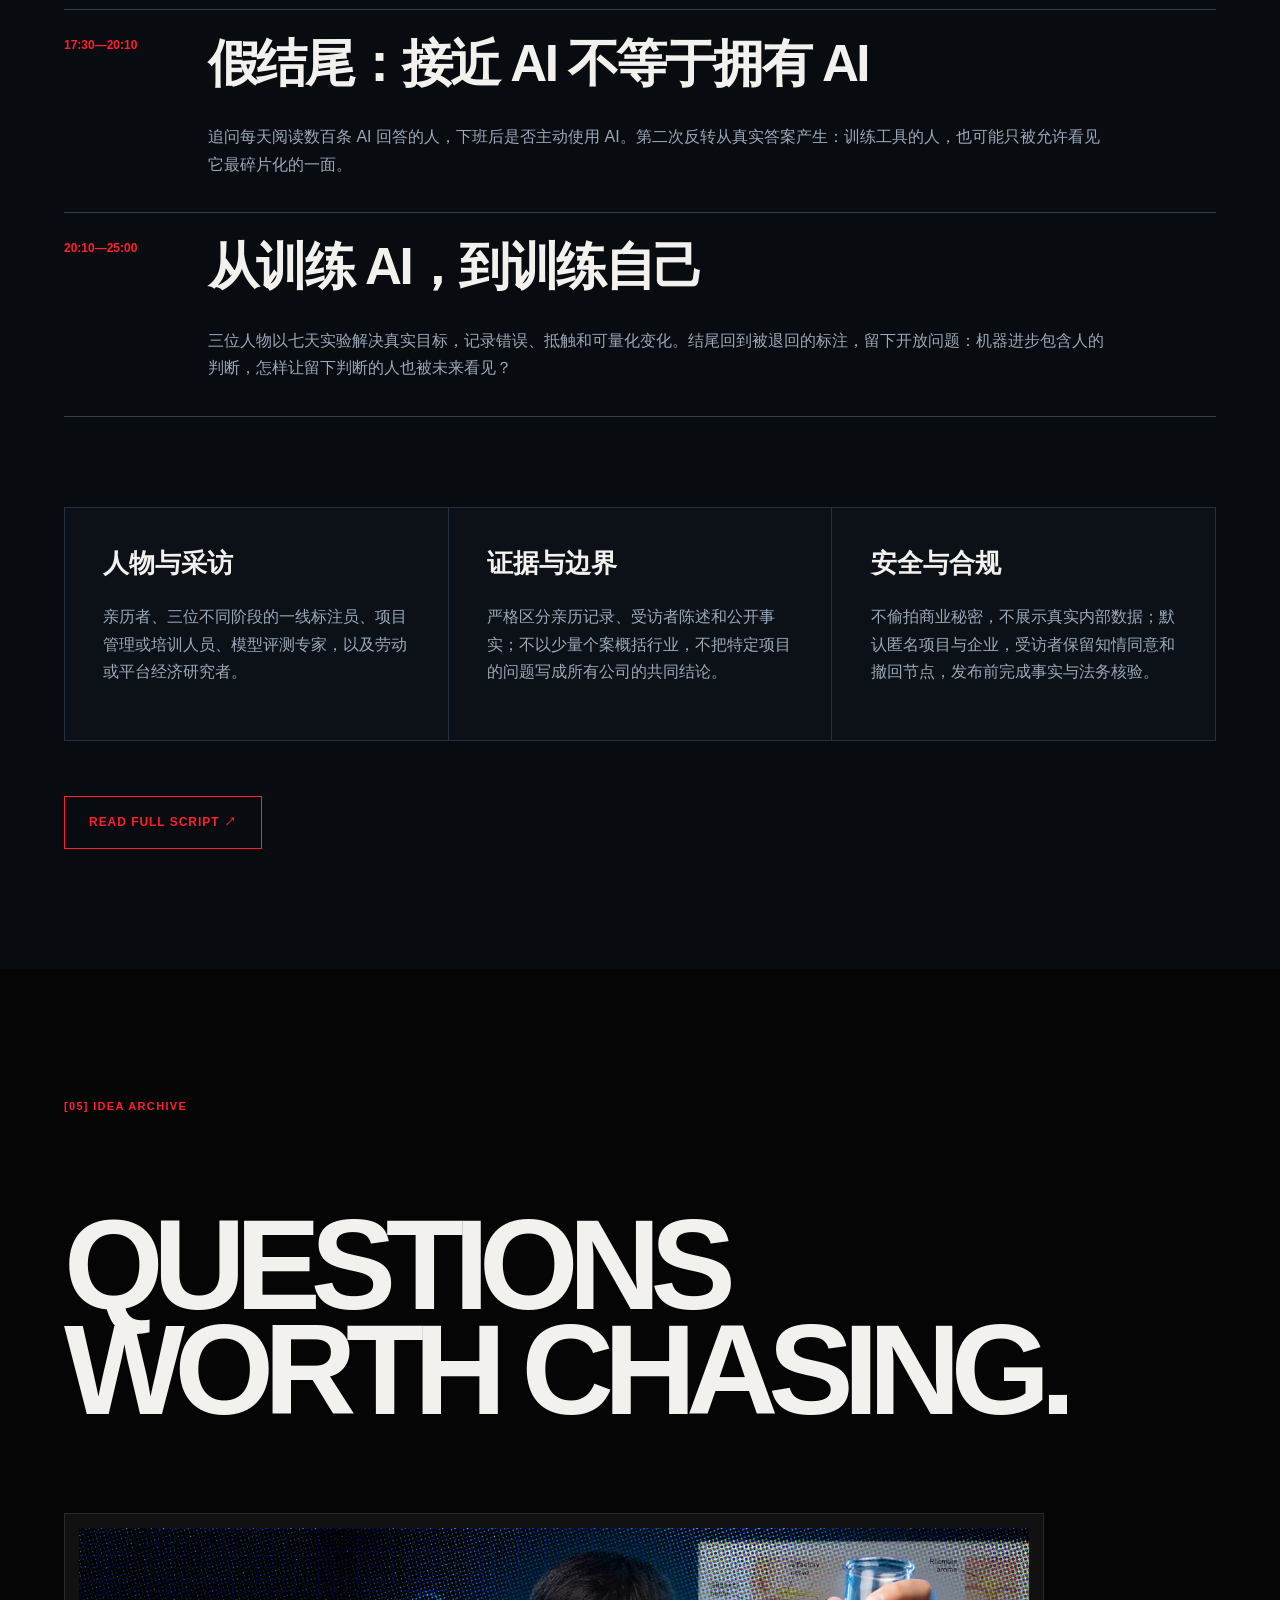
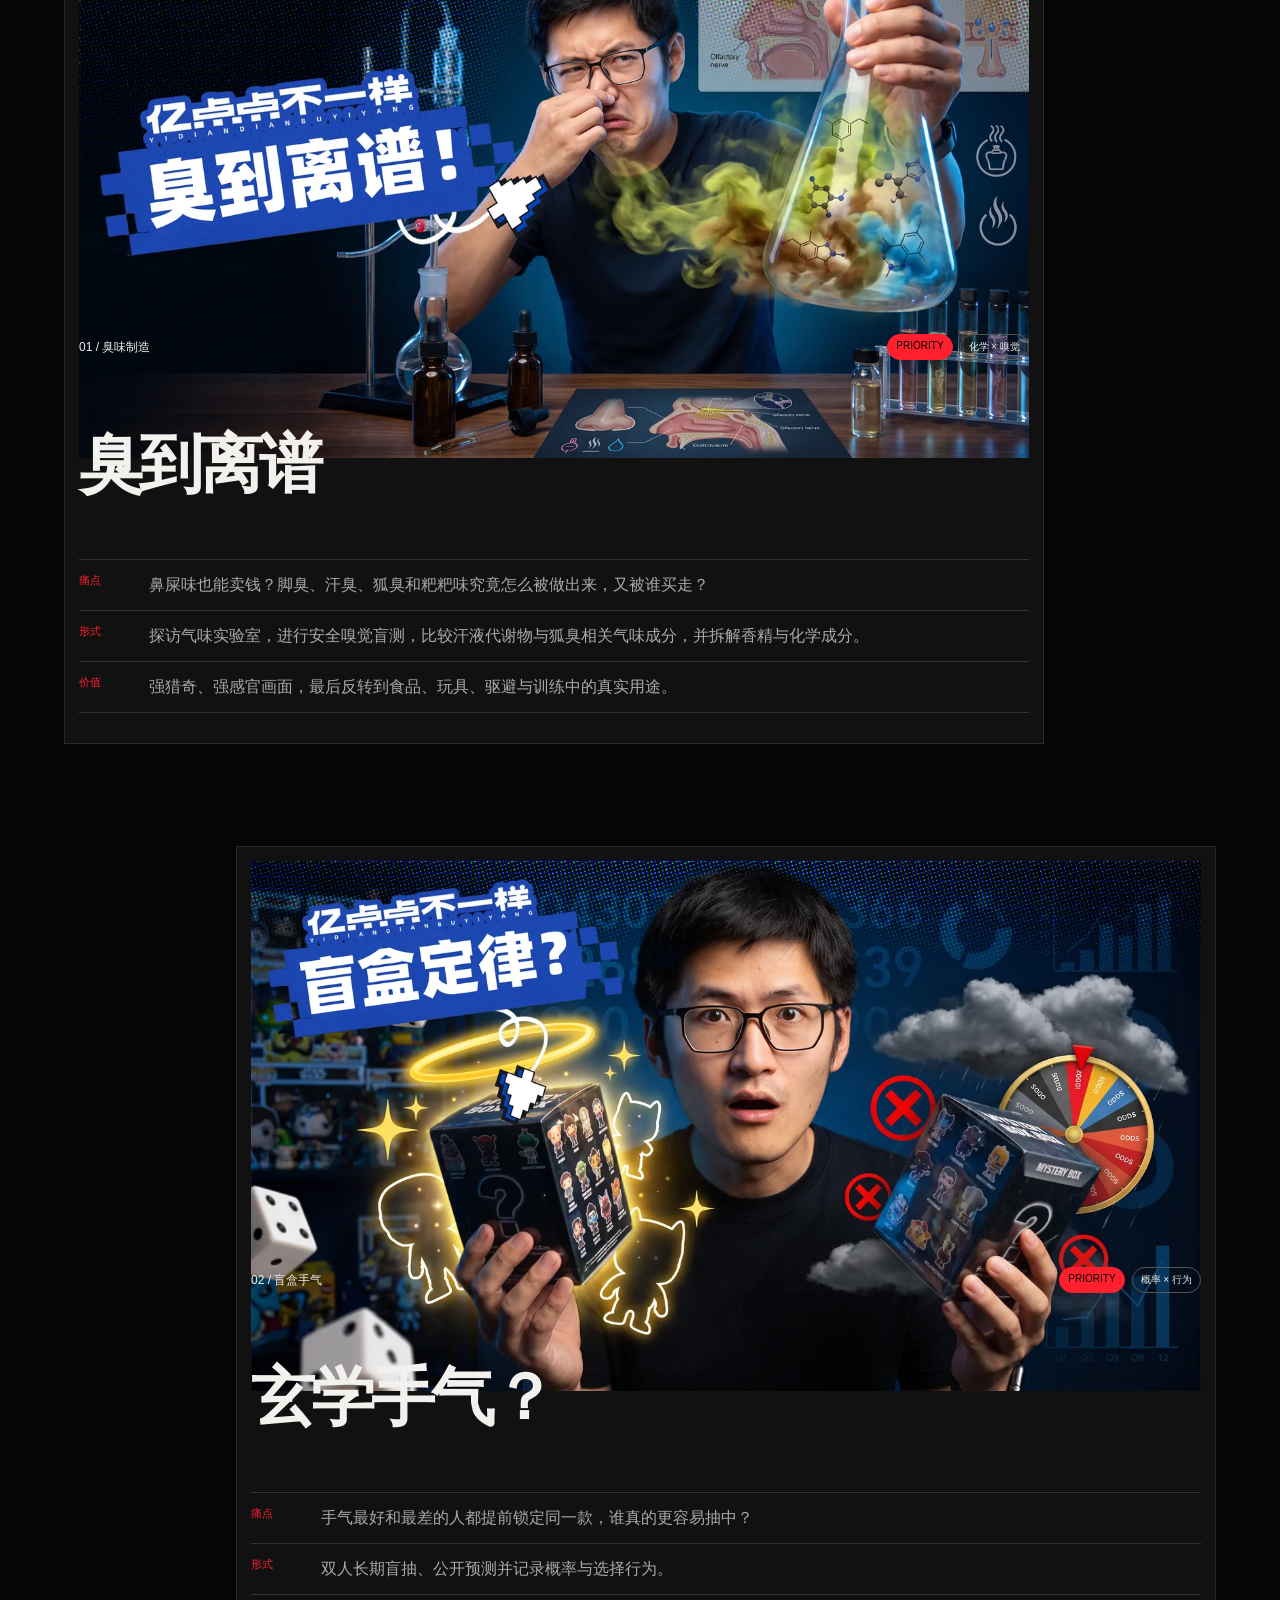
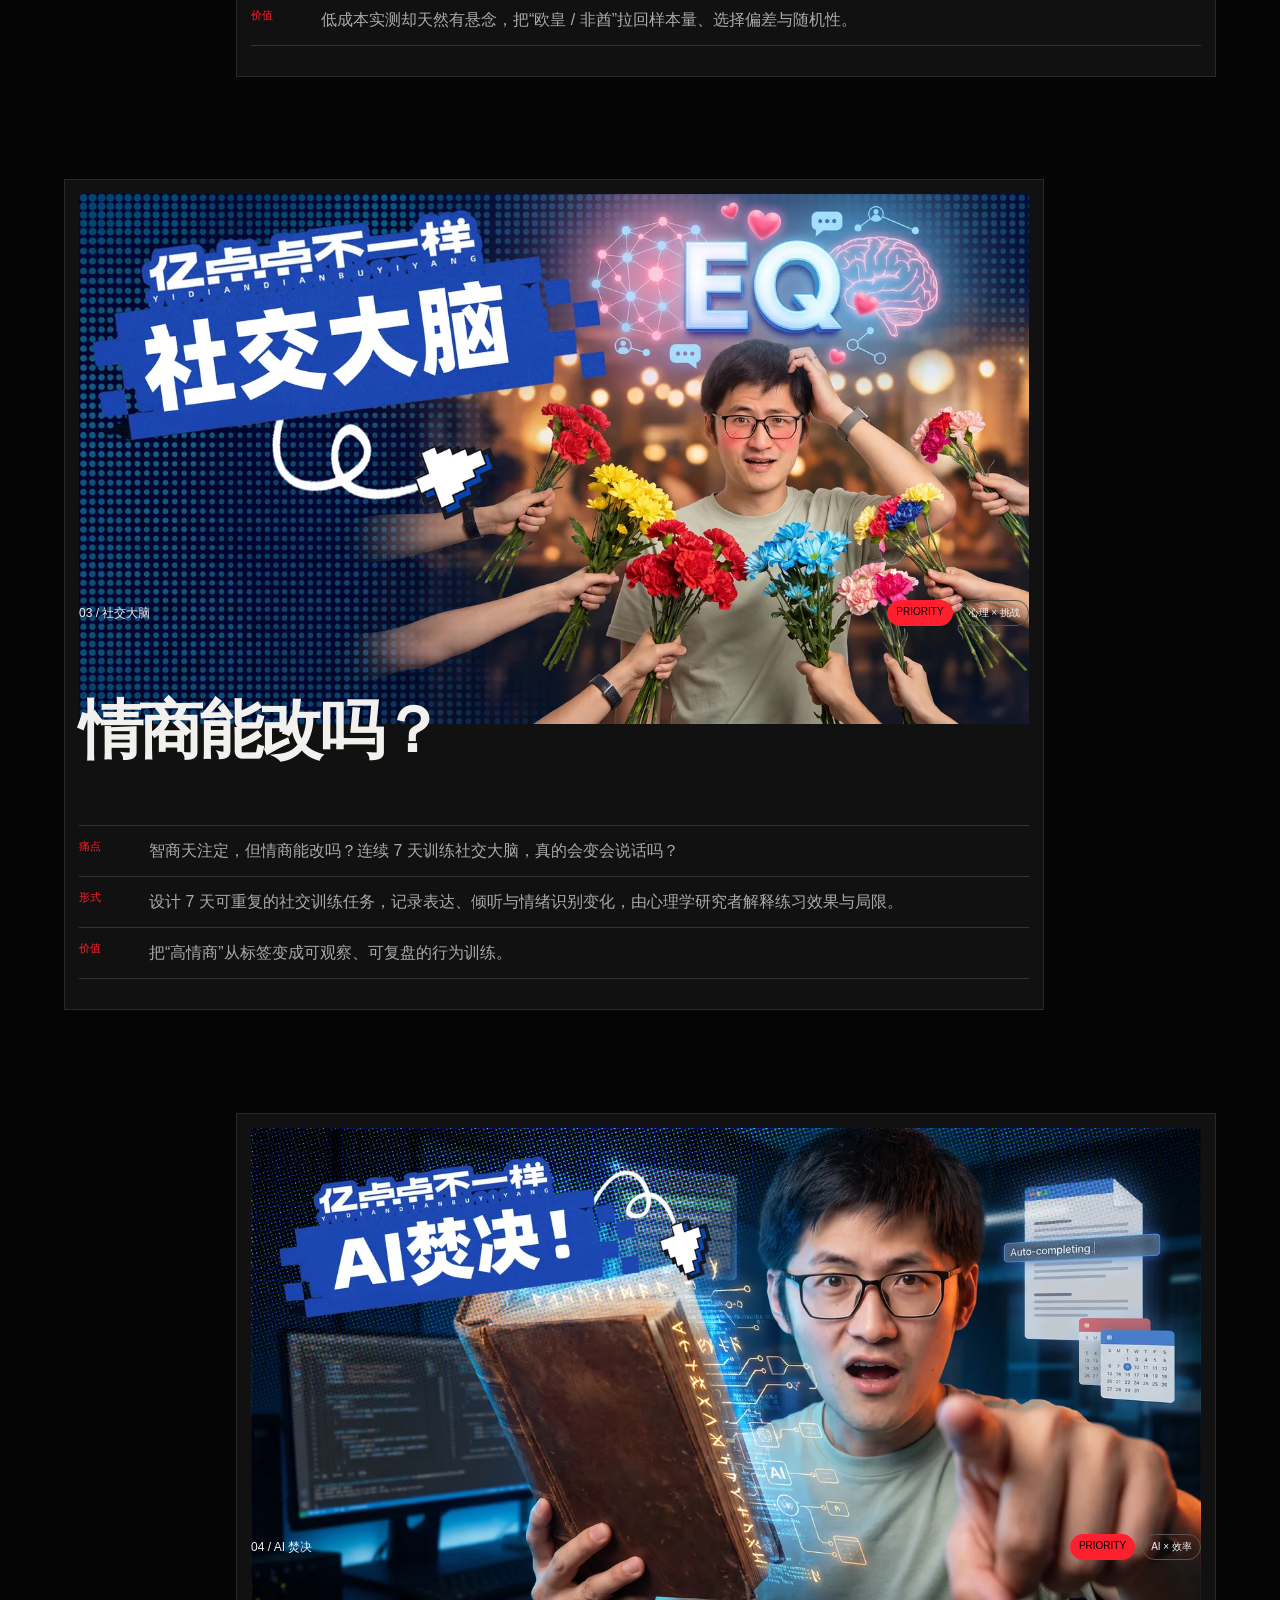
==== commit 3c68cca6: "Add interactive hero title effects" ====
--- a/index.html
+++ b/index.html
@@ -22,6 +22,9 @@
     </header>
     <main>
       <section id="hero" class="hero chapter">
+        <canvas id="hero-dot-grid" class="hero-dot-grid" aria-hidden="true"></canvas>
+        <div class="hero-glass-overlay" aria-hidden="true"></div>
+        <div id="hero-cursor" aria-hidden="true"></div>
         <div class="hero-object" aria-hidden="true">
           <i></i><i></i><i></i><i></i>
         </div>
@@ -643,5 +646,6 @@
     <script type="module" src="assets/js/idea-rail.js"></script>
     <script type="module" src="assets/js/capability-scroll.js"></script>
     <script type="module" src="assets/js/rehearsal-study.js"></script>
+    <script type="module" src="assets/js/hero-interaction.js"></script>
   </body>
 </html>
--- a/assets/css/portfolio.css
+++ b/assets/css/portfolio.css
@@ -76,6 +76,37 @@
   place-items: center;
   overflow: hidden;
 }
+.hero-dot-grid,
+.hero-glass-overlay {
+  position: absolute;
+  inset: 0;
+  width: 100%;
+  height: 100%;
+  pointer-events: none;
+}
+.hero-dot-grid { z-index: 0; opacity: 0.9; }
+.hero-glass-overlay {
+  z-index: 3;
+  inset: 0 0 auto;
+  height: 120px;
+  background: linear-gradient(180deg, rgba(5, 5, 5, 0.82), rgba(5, 5, 5, 0));
+  -webkit-backdrop-filter: blur(28px);
+  backdrop-filter: blur(28px);
+  mask-image: linear-gradient(180deg, #000 0 45%, transparent 100%);
+}
+#hero-cursor {
+  position: fixed;
+  z-index: 40;
+  width: 32px;
+  height: 32px;
+  border: 1px solid rgba(242, 241, 238, 0.9);
+  border-radius: 50%;
+  pointer-events: none;
+  mix-blend-mode: difference;
+  transition: opacity 180ms ease, scale 180ms ease;
+}
+#hero-cursor[hidden] { opacity: 0; }
+#hero-cursor.is-down { scale: 0.72; }
 .hero-object {
   position: absolute;
   width: min(73vw, 1150px);
@@ -588,6 +619,13 @@
   }
 }
 @media (max-width: 900px) {
+  .hero-dot-grid,
+  #hero-cursor { display: none; }
+  .hero-glass-overlay {
+    height: 100px;
+    -webkit-backdrop-filter: blur(18px);
+    backdrop-filter: blur(18px);
+  }
   .site-header {
     grid-template-columns: 1fr 1fr;
   }
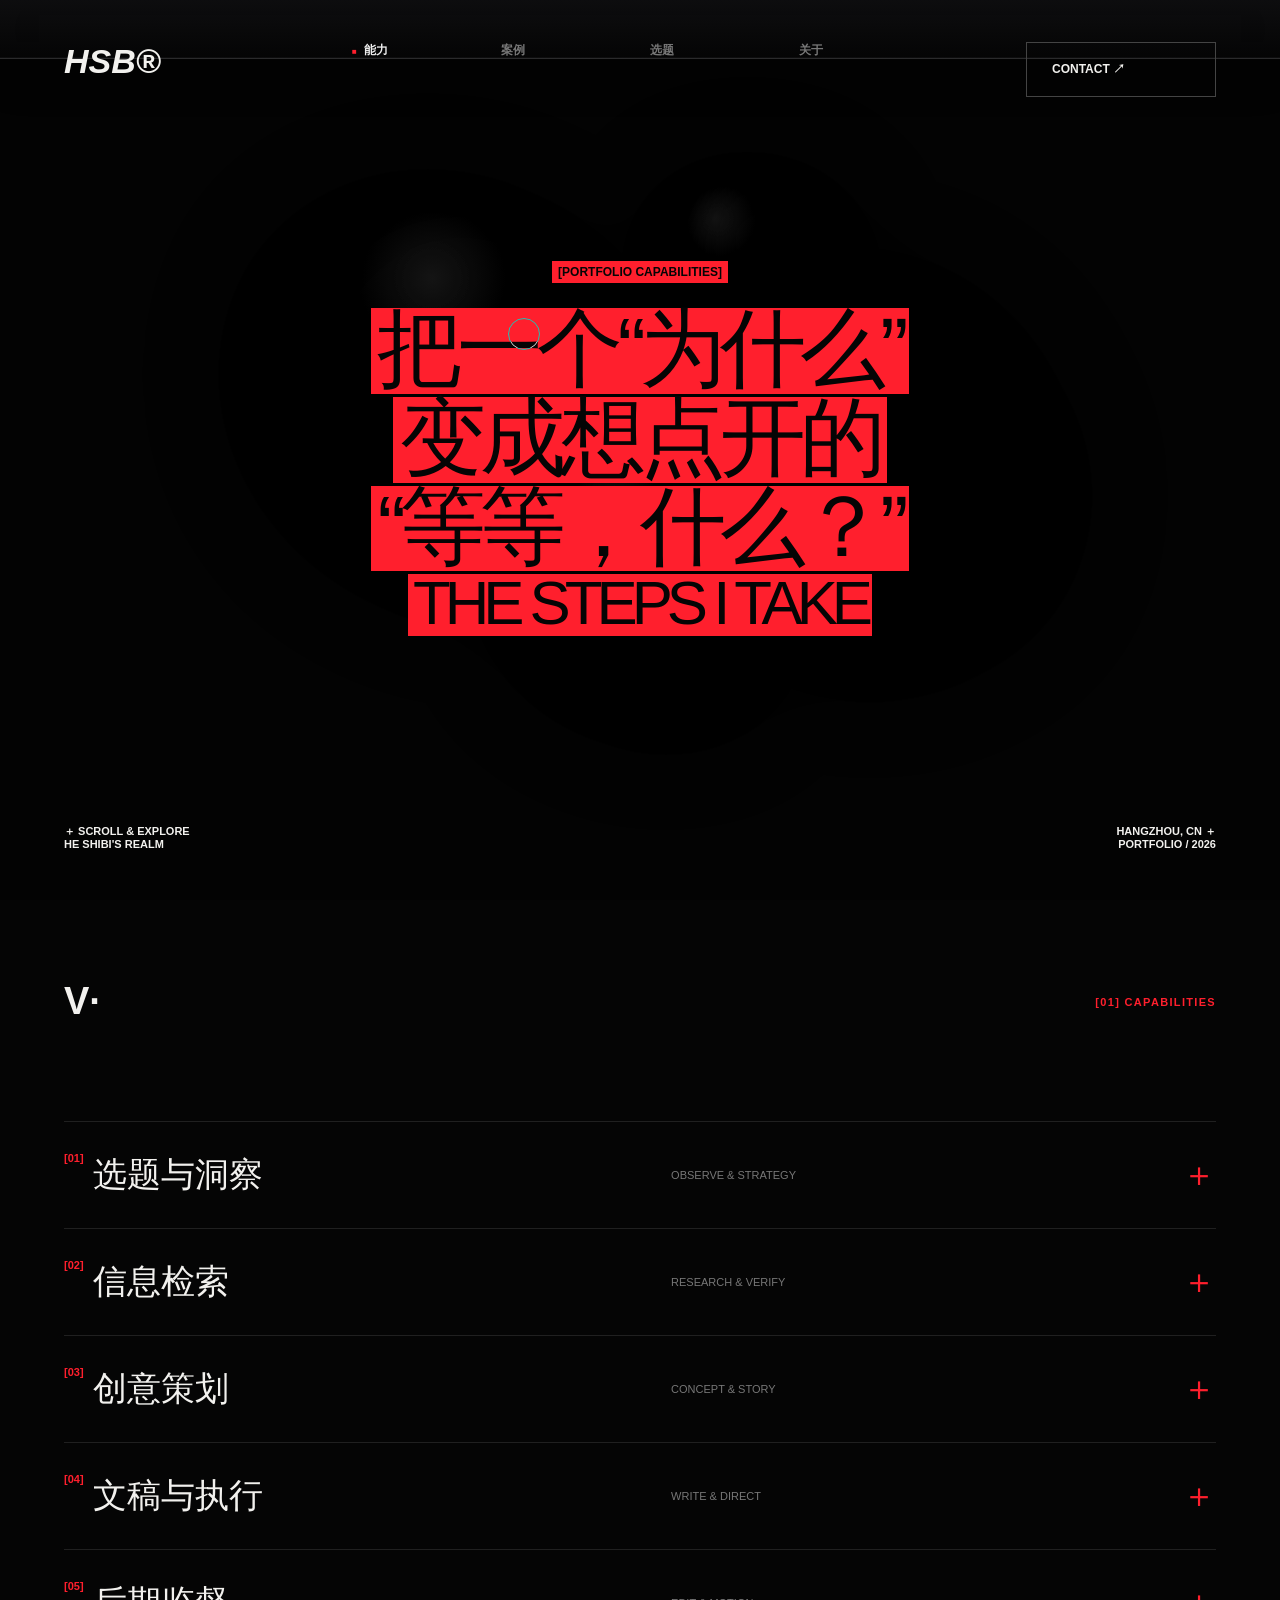
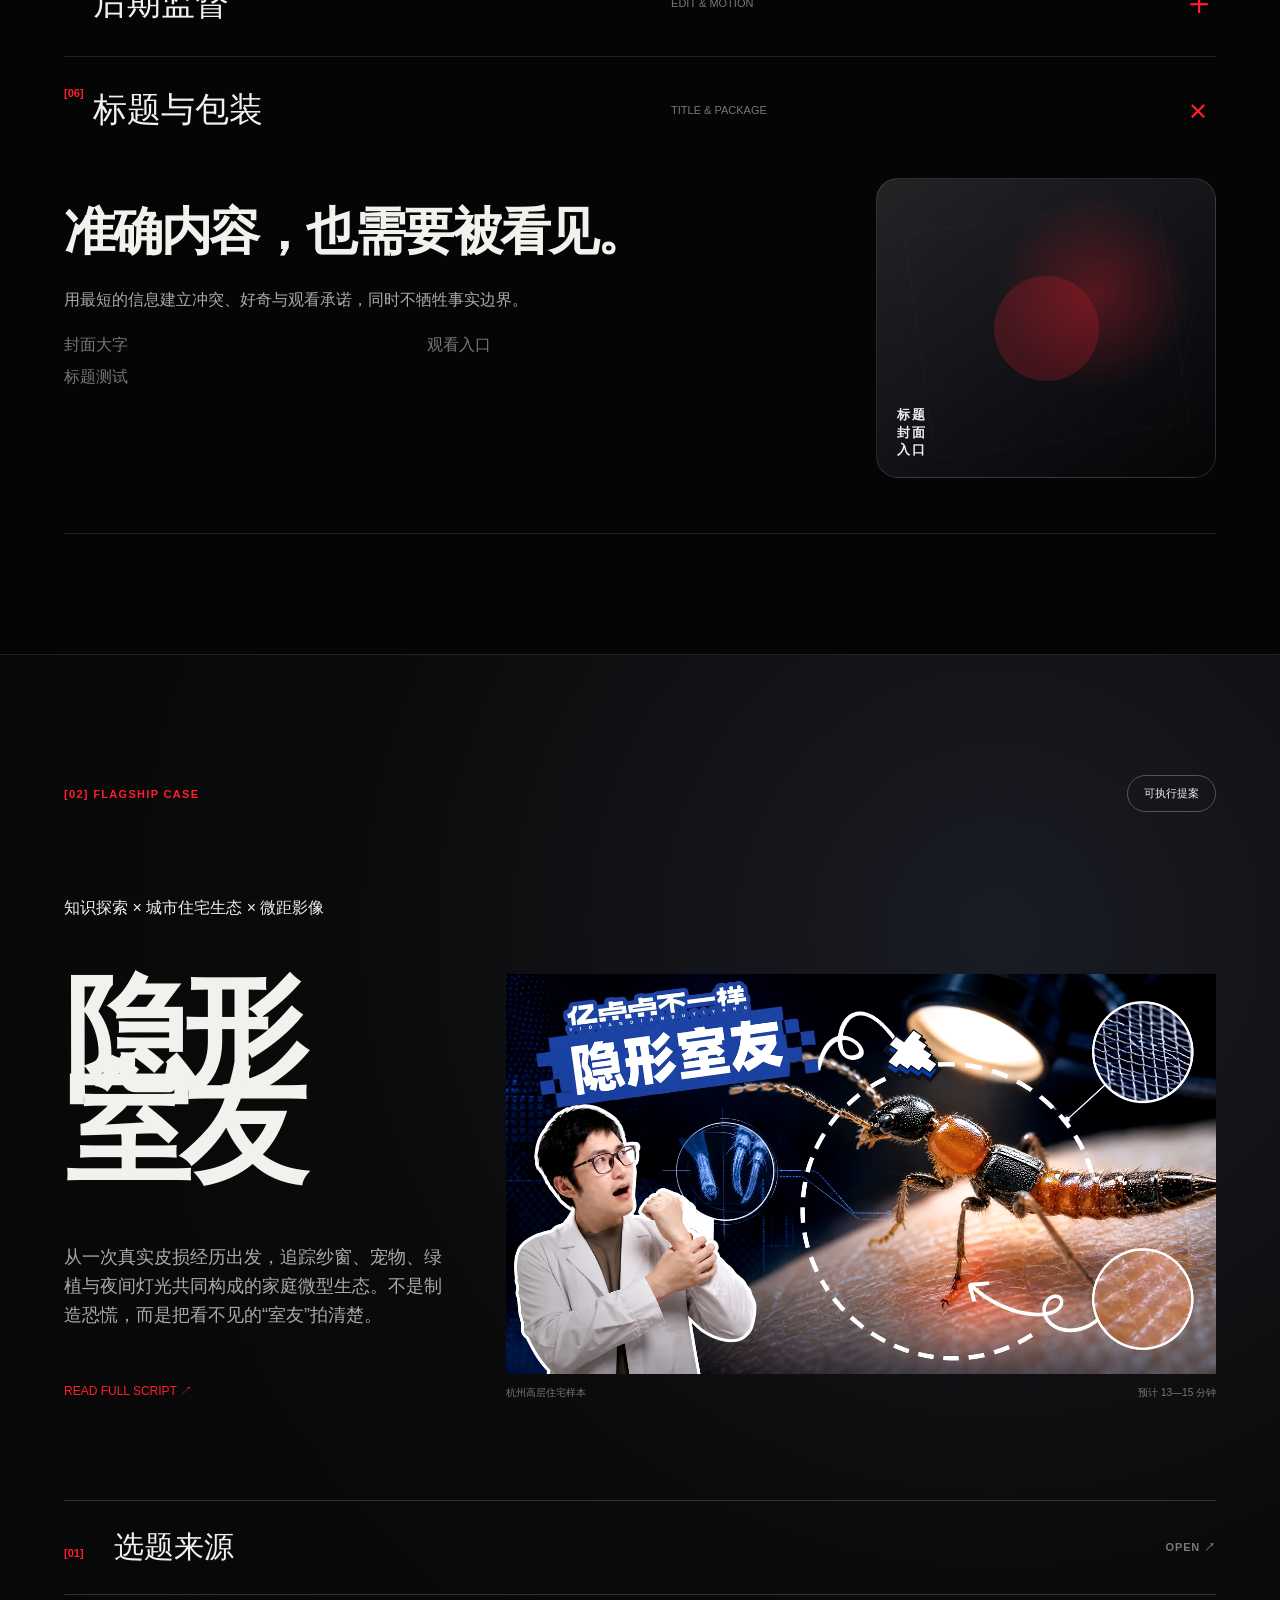
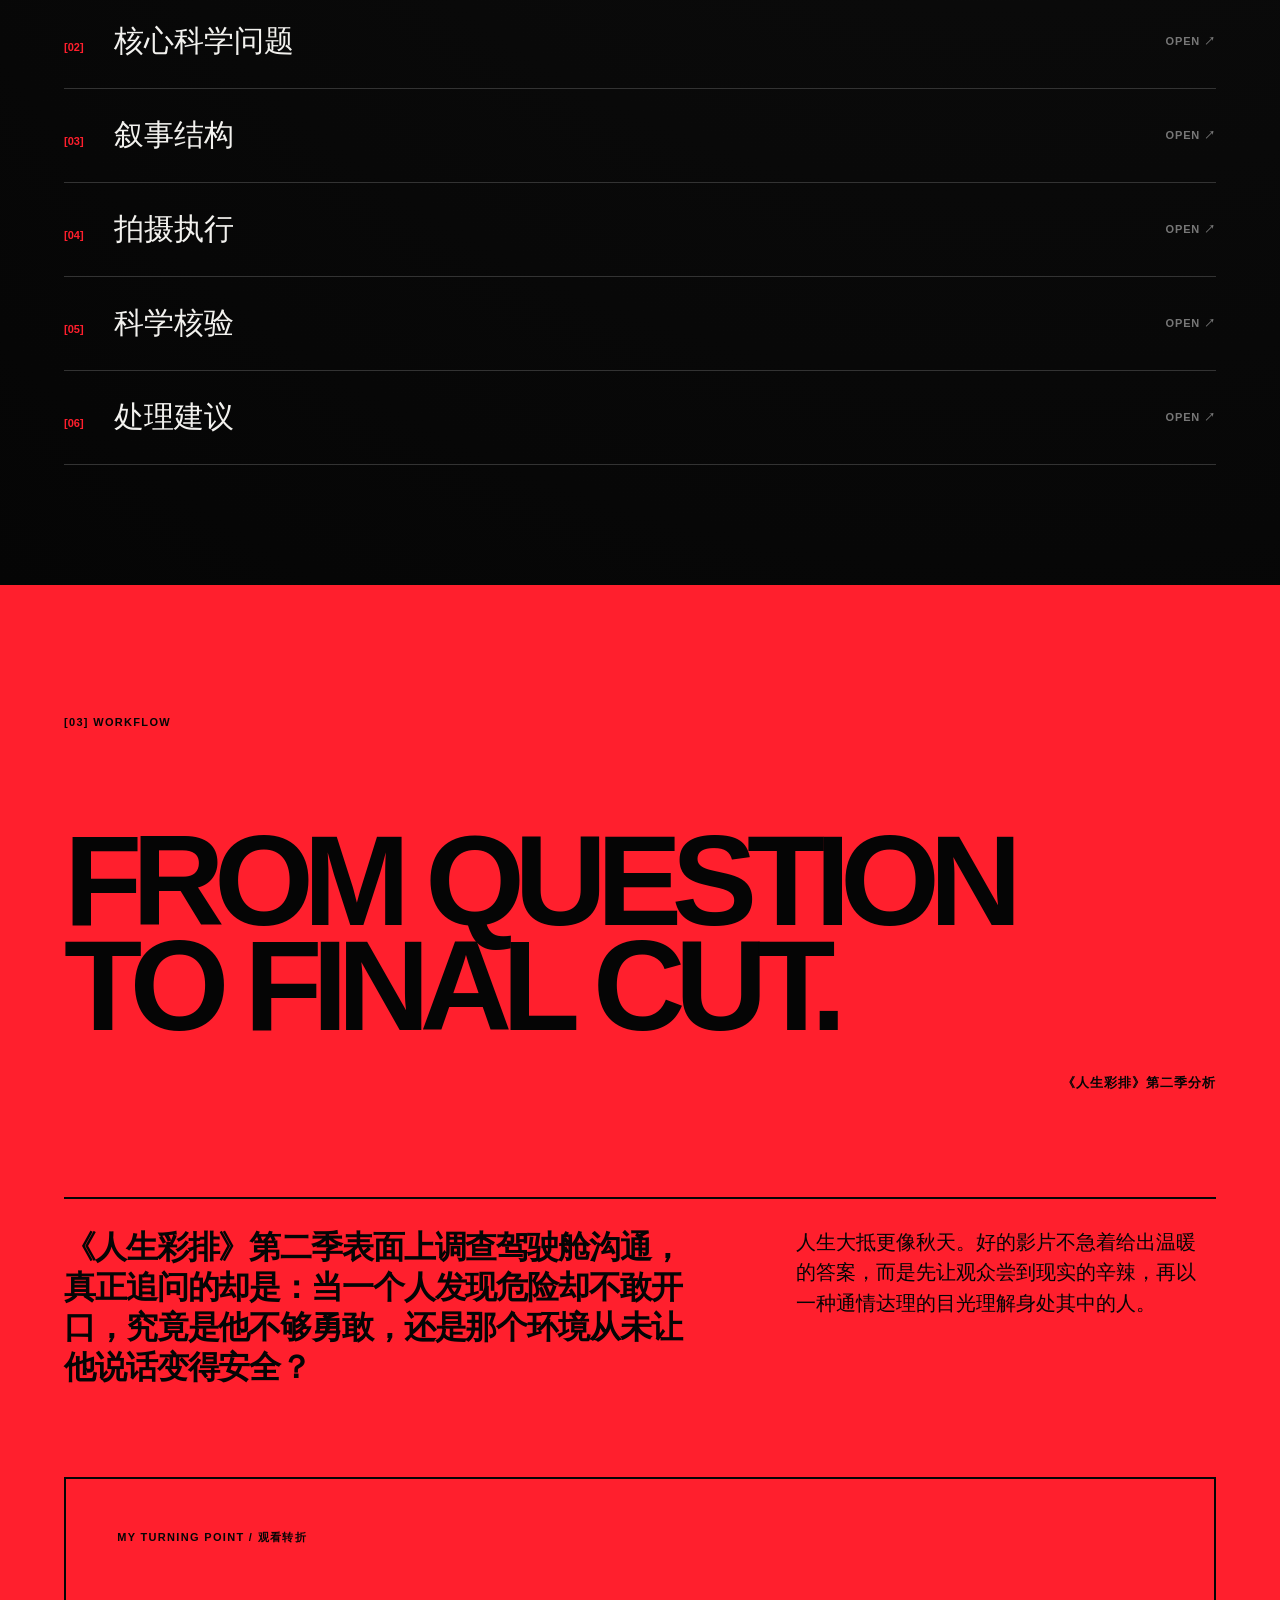
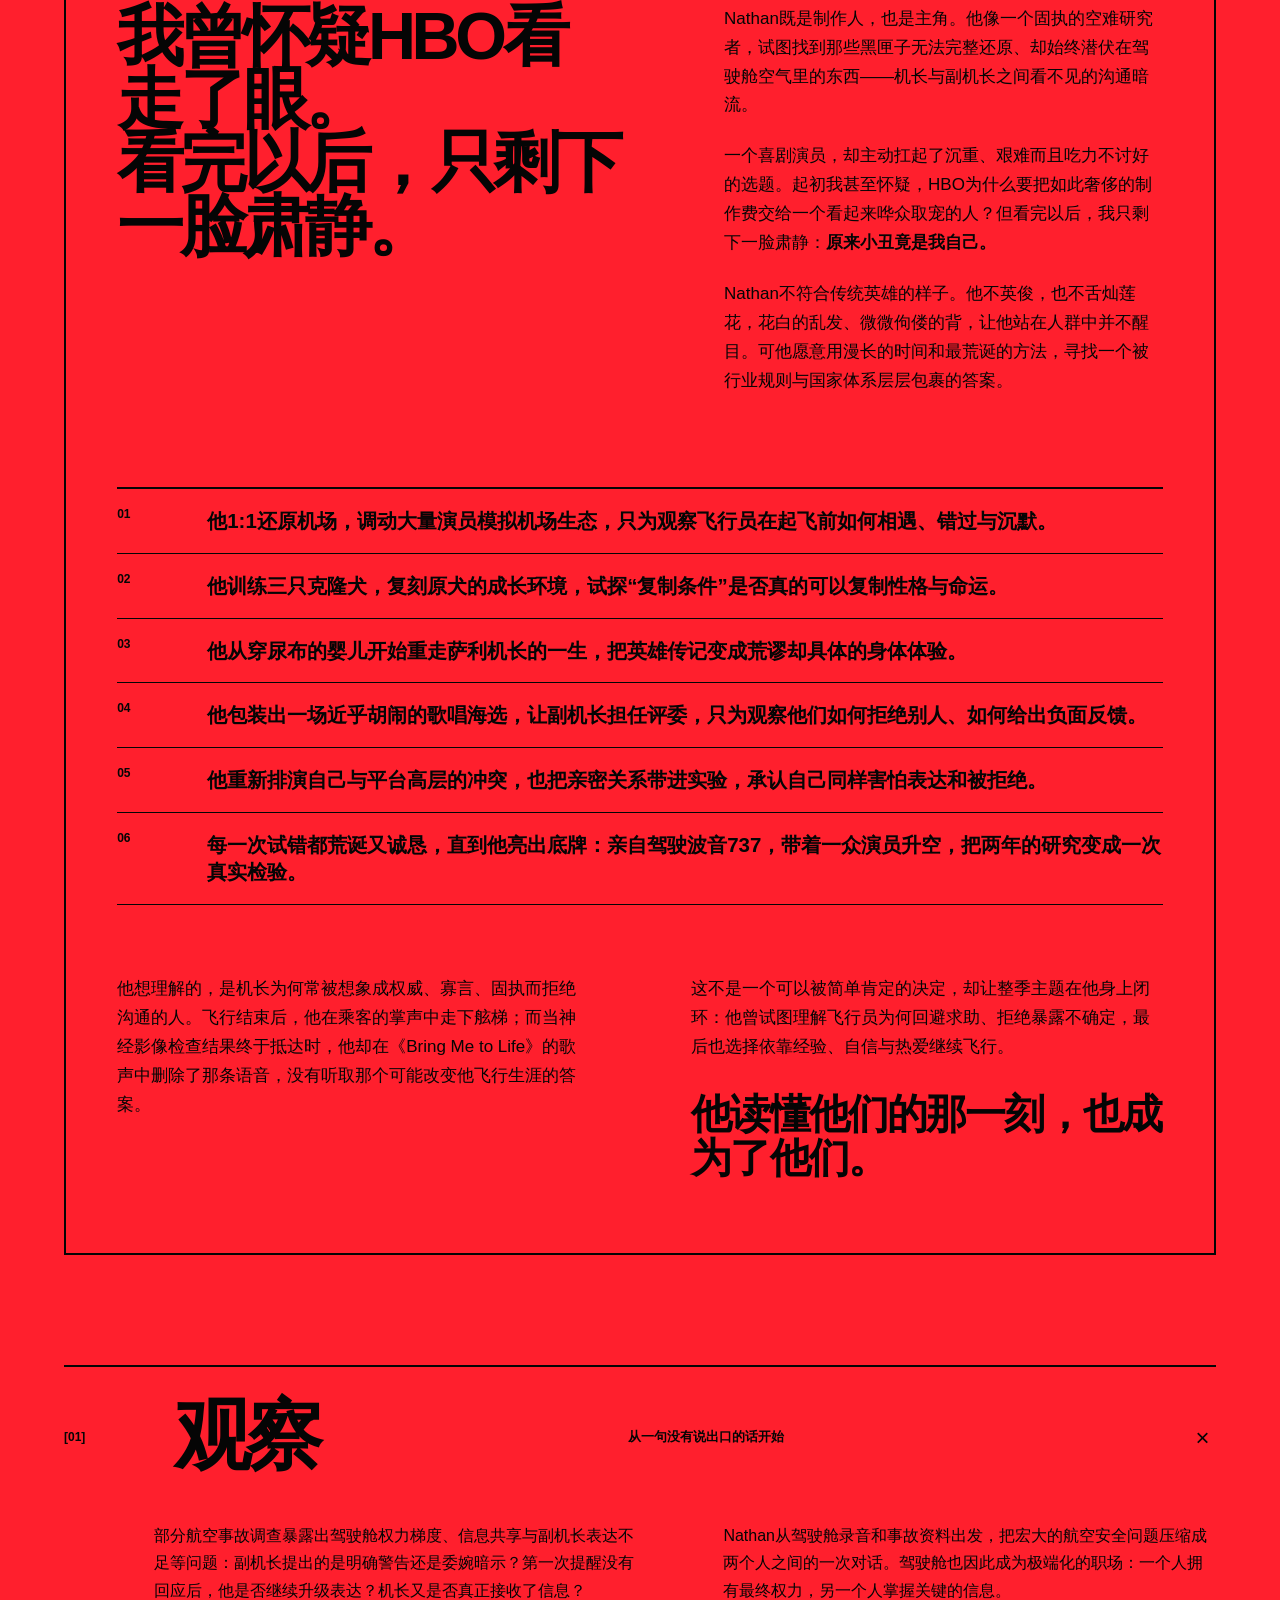
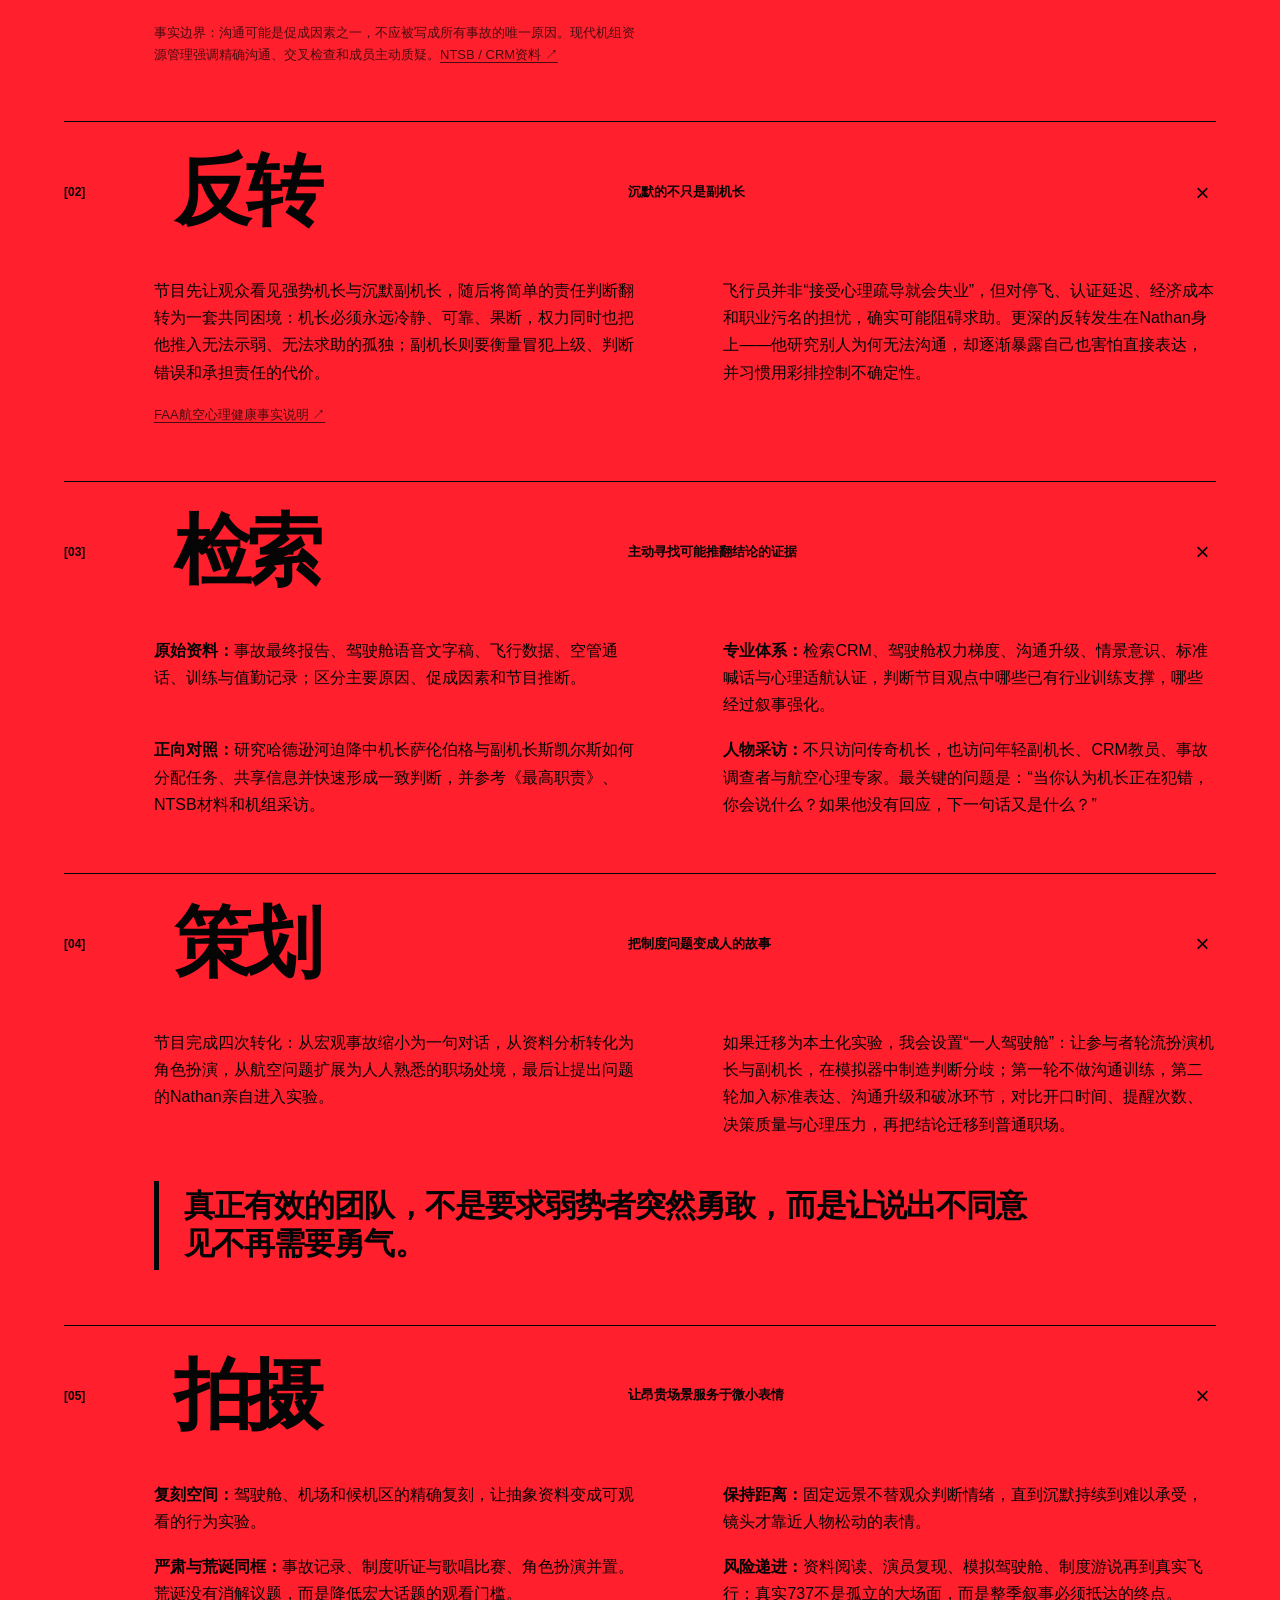
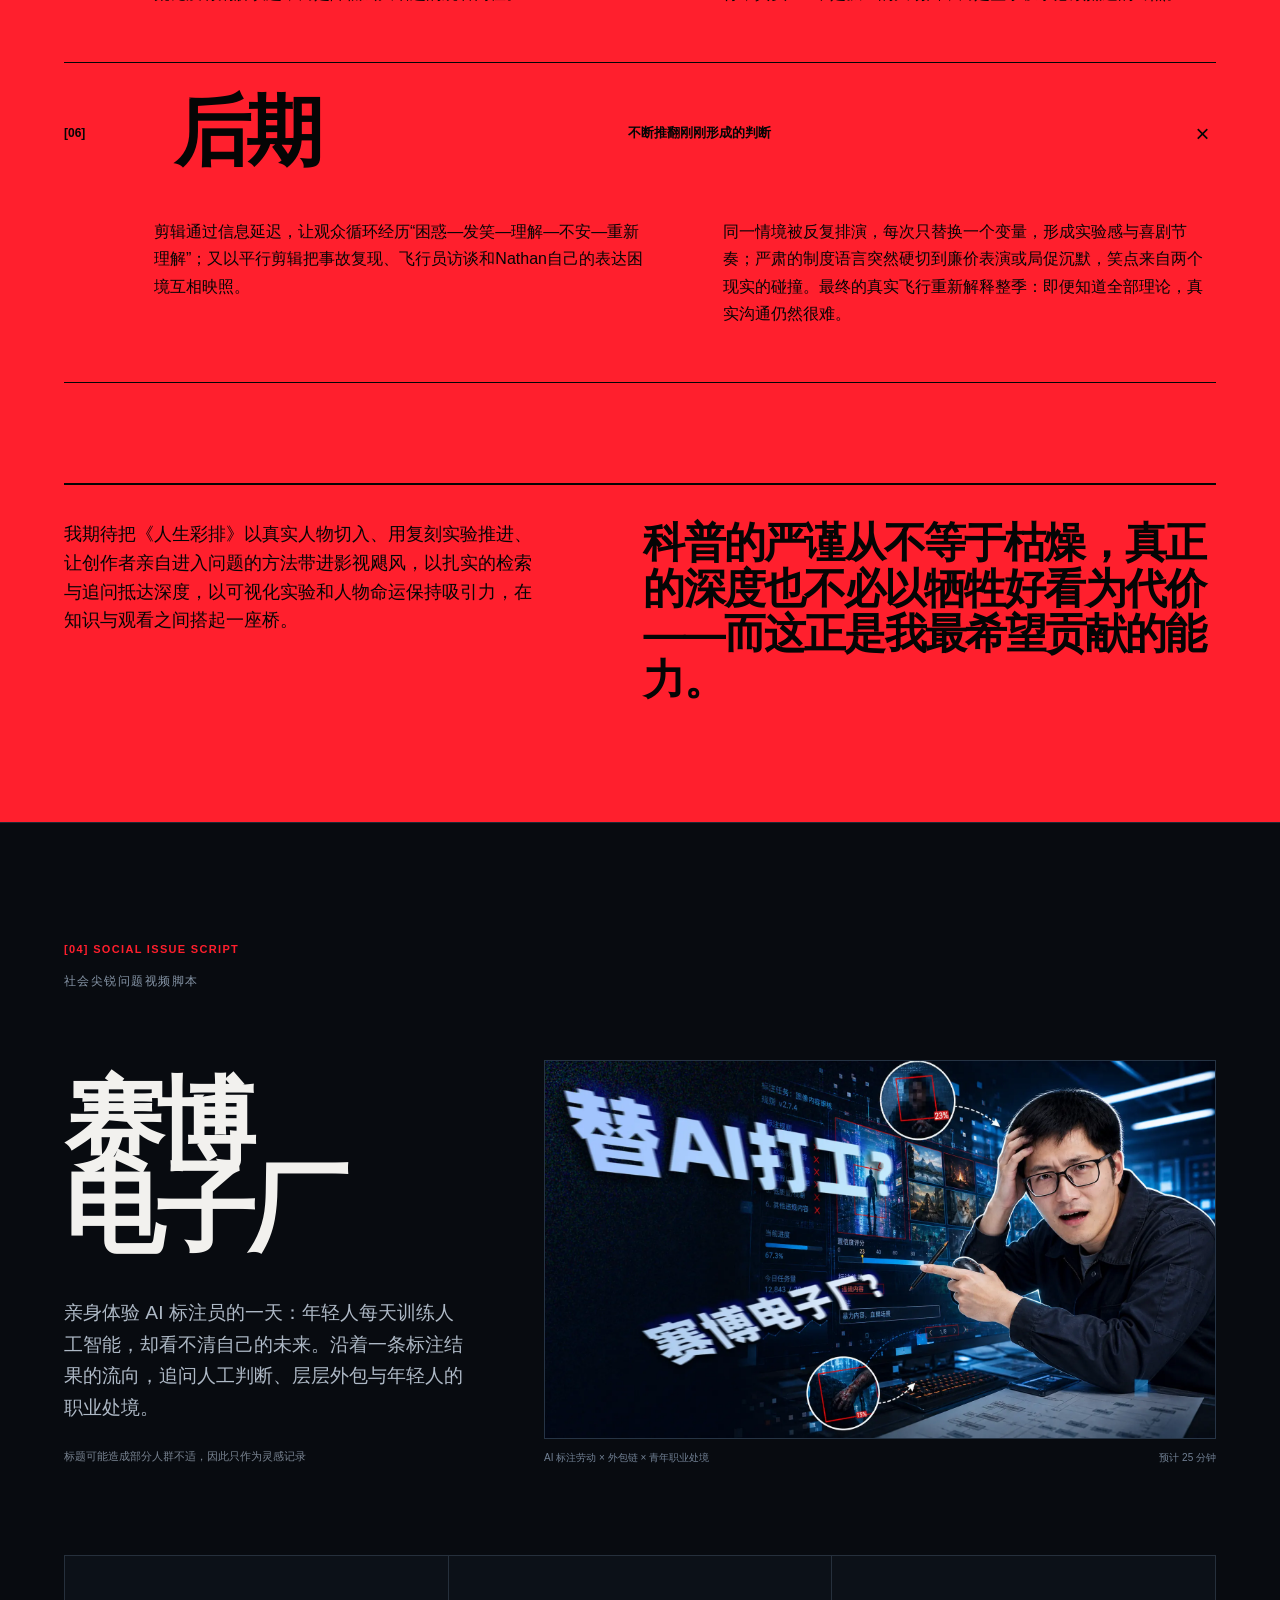
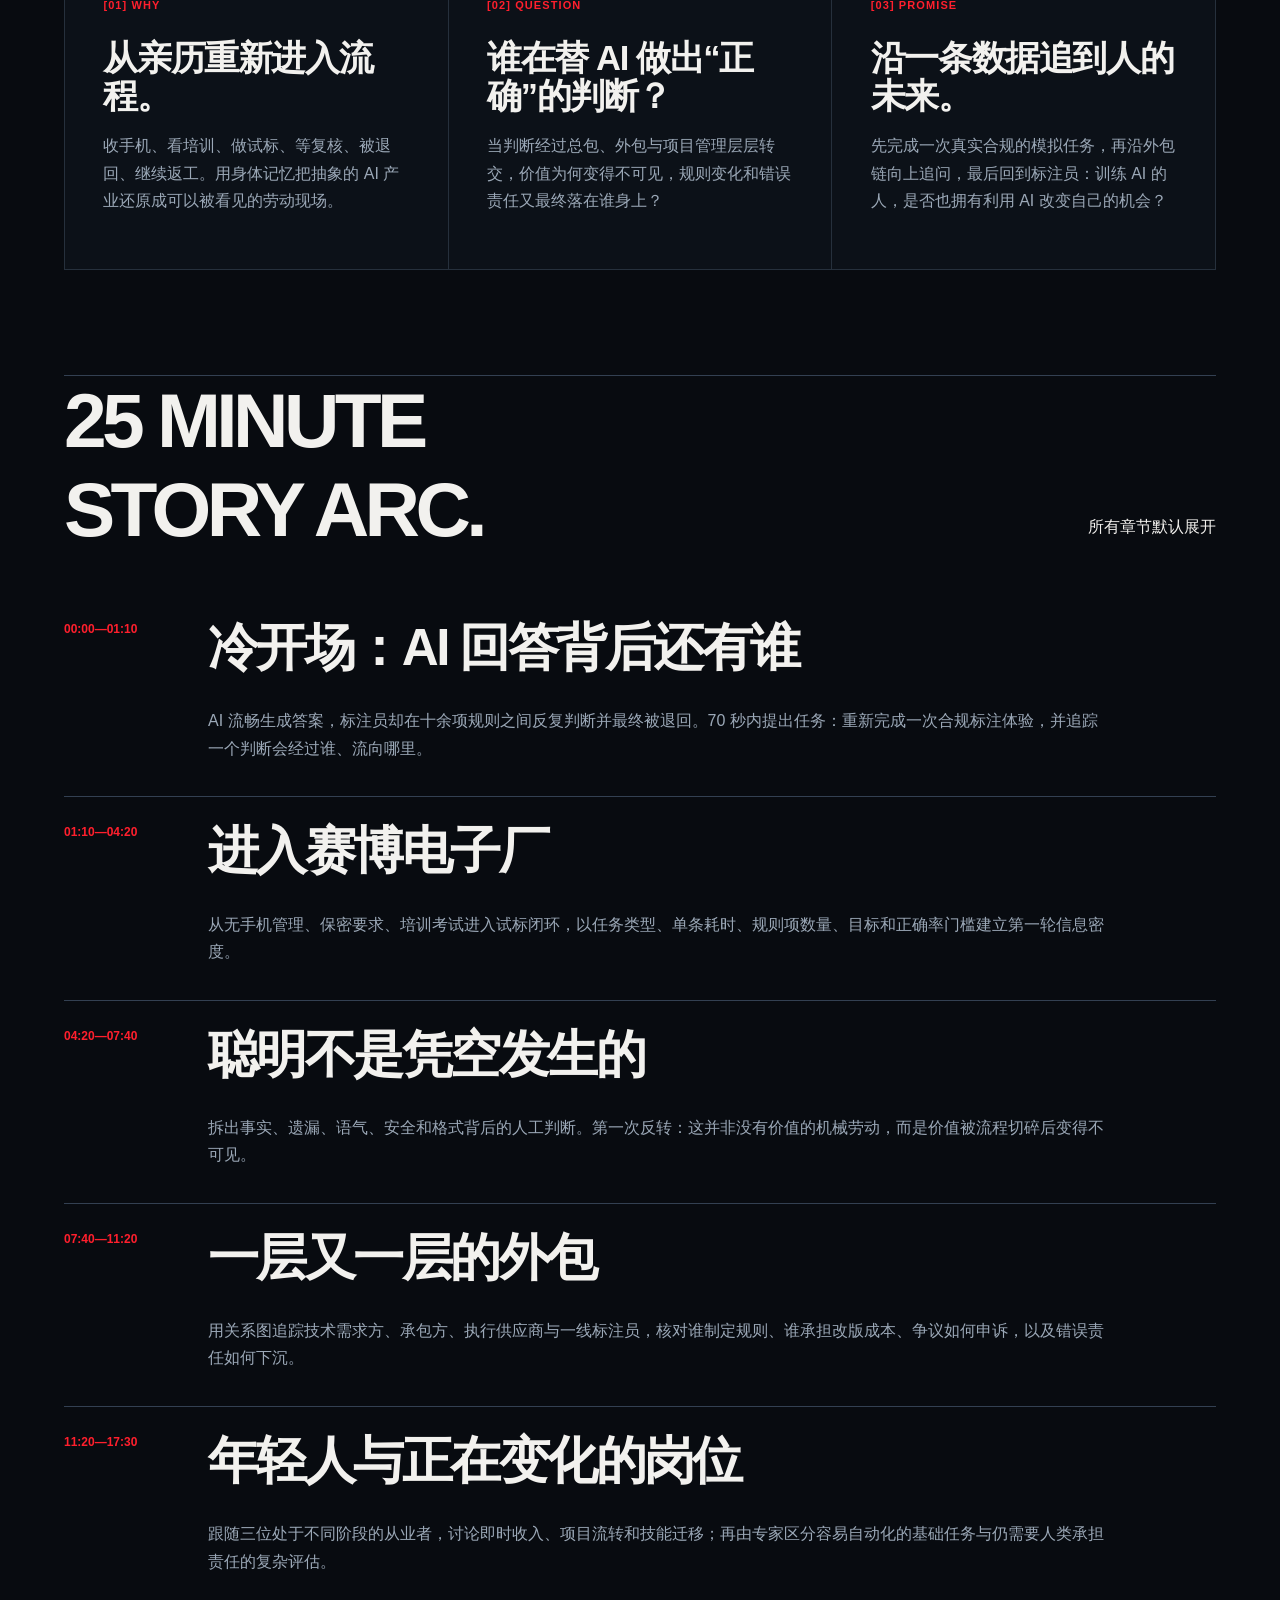
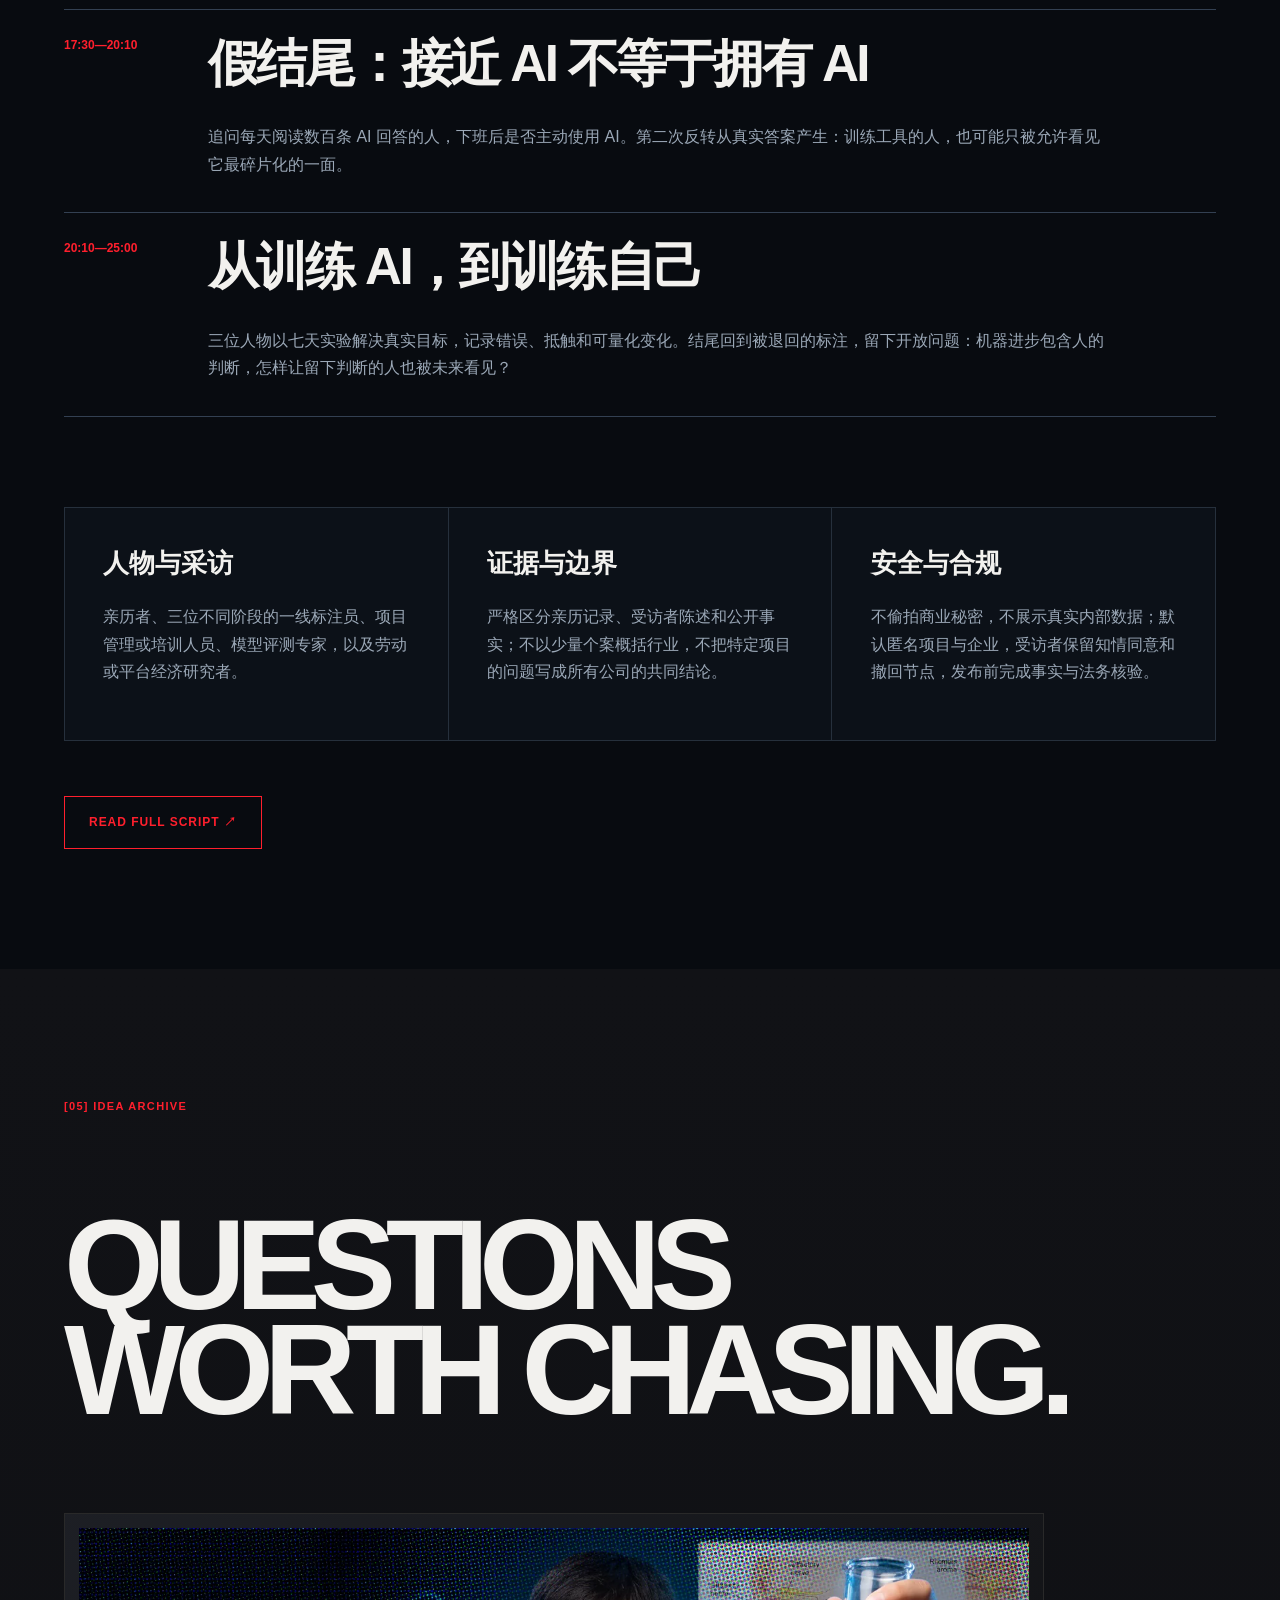
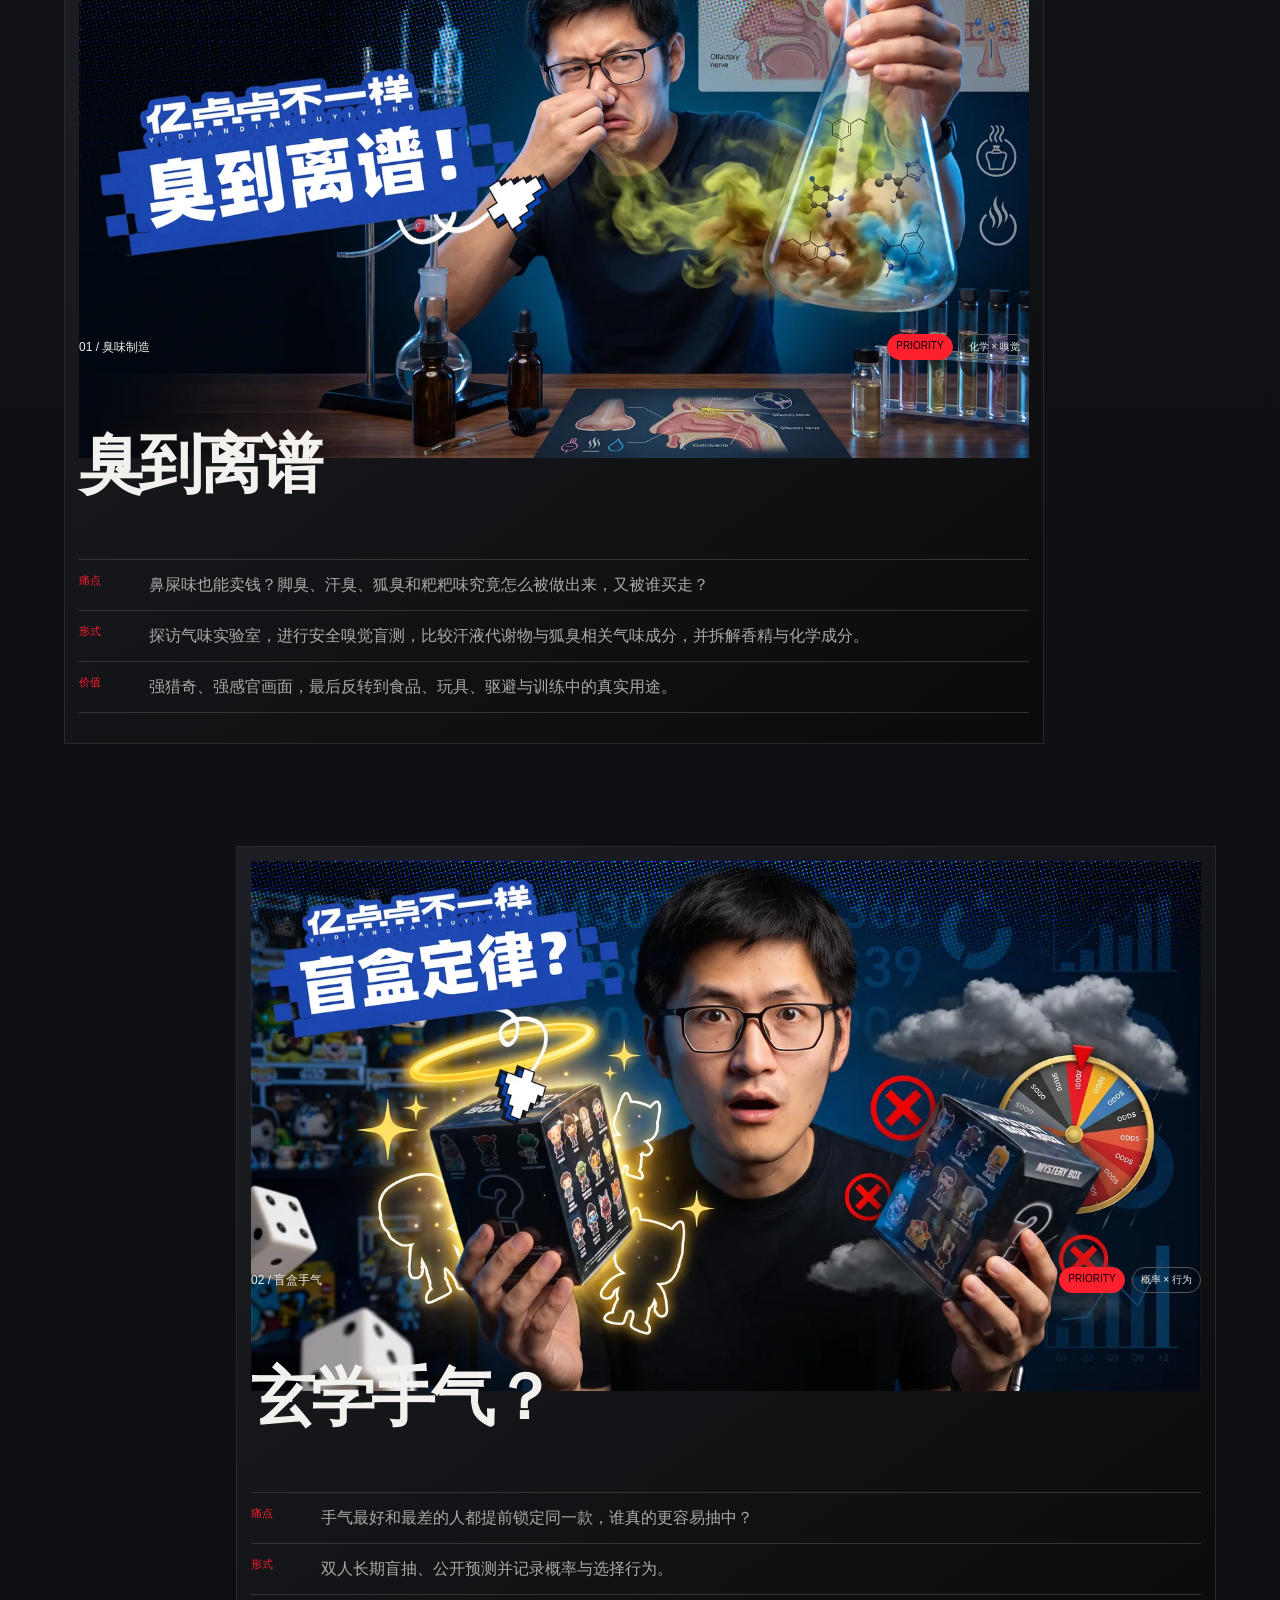
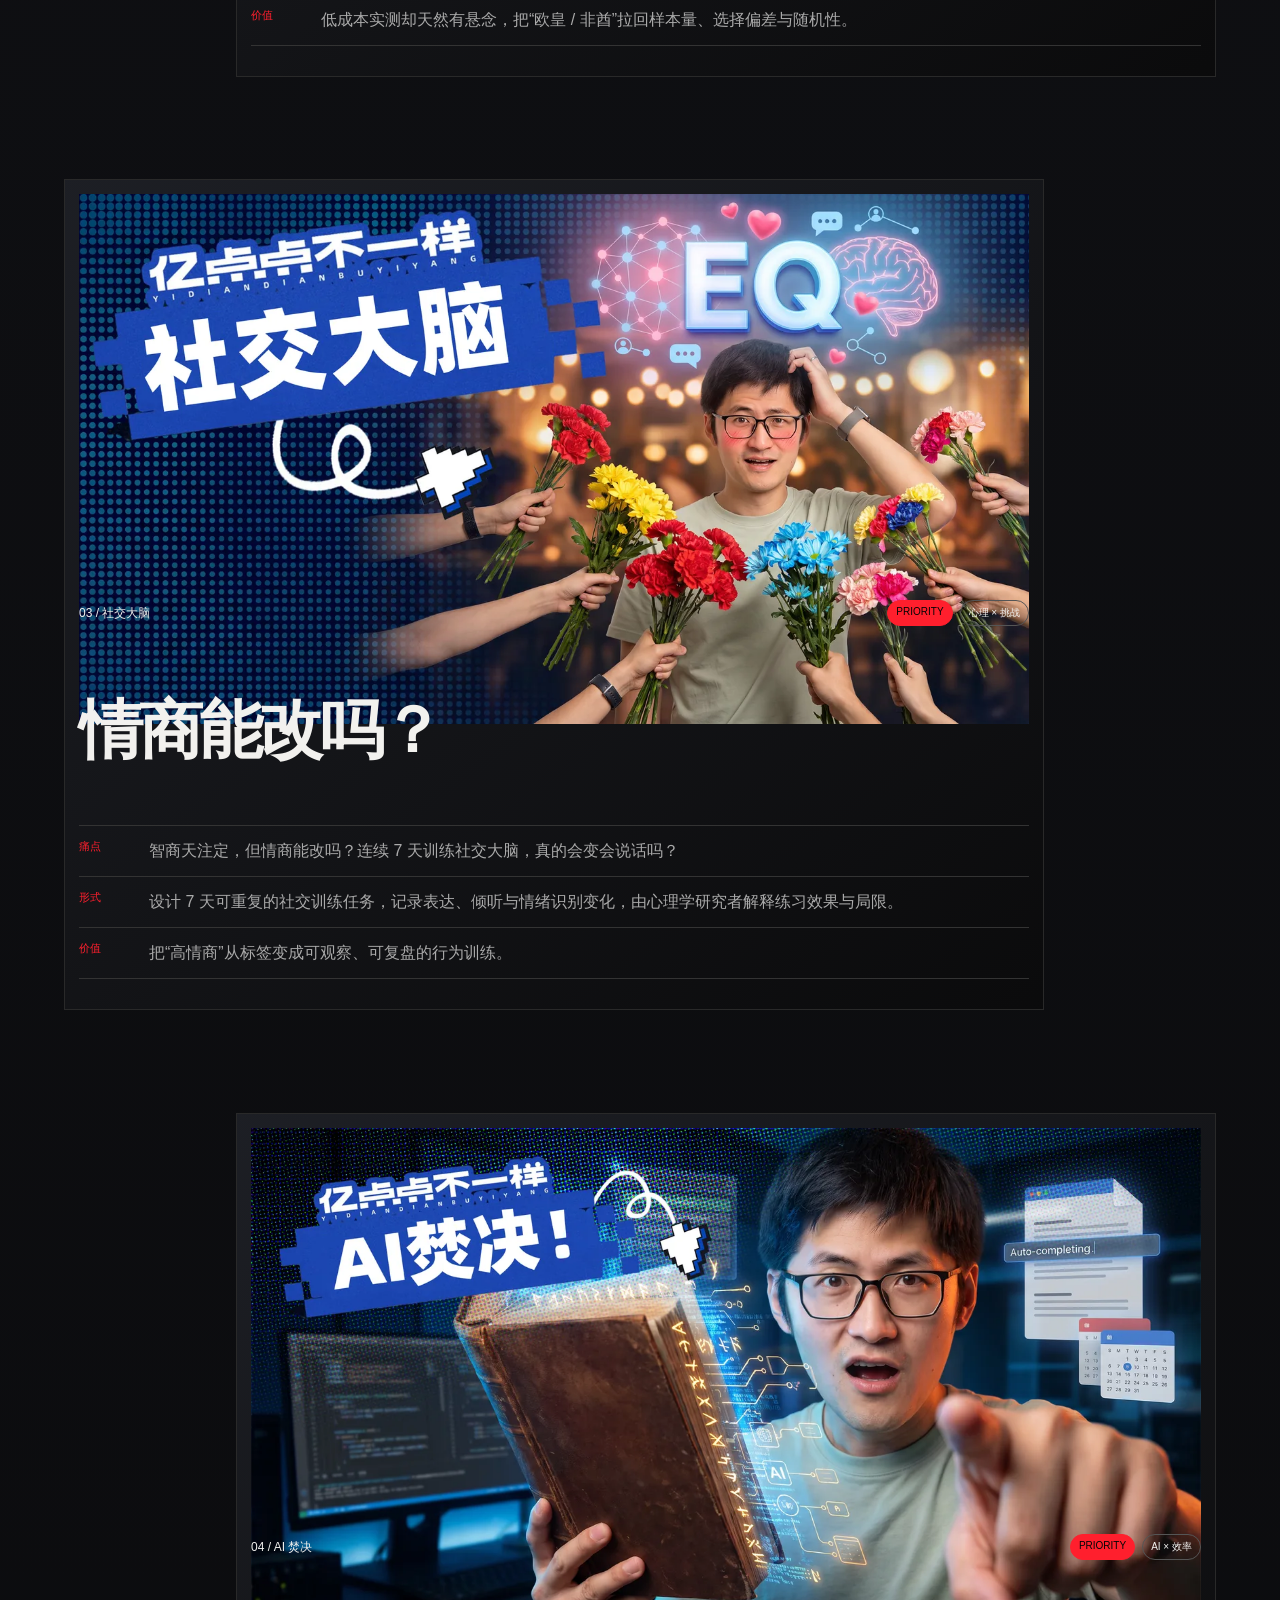
==== commit 244afacd: "Refine portfolio scroll visuals" ====
--- a/index.html
+++ b/index.html
@@ -1,651 +1,651 @@
-<!doctype html>
-<html lang="zh-CN">
-  <head>
-    <meta charset="utf-8" />
-    <meta name="viewport" content="width=device-width,initial-scale=1" />
-    <meta name="description" content="和氏璧的短视频编导与创意策划作品集" />
-    <title>和氏璧｜短视频编导 · 创意策划</title>
-    <link rel="stylesheet" href="assets/css/portfolio.css" />
-    <link rel="stylesheet" href="assets/css/image-fix.css" />
-    <link rel="stylesheet" href="assets/css/rehearsal-study.css" />
-    <link rel="stylesheet" href="assets/css/ai-annotation-study.css" />
-  </head>
-  <body>
-    <header class="site-header">
-      <a class="brand" href="#hero">HSB®</a>
-      <nav>
-        <a class="active" href="#capability-accordion">能力</a
-        ><a href="#flagship">案例</a><a href="#ideas">选题</a
-        ><a href="#about">关于</a>
-      </nav>
-      <a class="header-cta" href="#about">CONTACT ↗</a>
-    </header>
-    <main>
-      <section id="hero" class="hero chapter">
-        <canvas id="hero-dot-grid" class="hero-dot-grid" aria-hidden="true"></canvas>
-        <div class="hero-glass-overlay" aria-hidden="true"></div>
-        <div id="hero-cursor" aria-hidden="true"></div>
-        <div class="hero-object" aria-hidden="true">
-          <i></i><i></i><i></i><i></i>
-        </div>
-        <div class="hero-center">
-          <p class="hero-kicker">[PORTFOLIO CAPABILITIES]</p>
-          <h1 id="hero-title" class="hero-title hero-redline" data-parallax>
-            <span class="hero-title__line" data-shift="-.025"
-              >把一个“为什么”</span
-            ><span class="hero-title__line" data-shift=".025">变成想点开的</span
-            ><span class="hero-title__line" data-shift="-.016"
-              >“等等，什么？”</span
-            ><span
-              class="hero-title__line hero-title__line--en"
-              data-shift=".012"
-              >THE STEPS I TAKE</span
-            >
-          </h1>
-        </div>
-        <p class="hero-corner left">
-          ＋ SCROLL & EXPLORE<br />HE SHIBI'S REALM
-        </p>
-        <p class="hero-corner right">HANGZHOU, CN ＋<br />PORTFOLIO / 2026</p>
-      </section>
-      <section id="capability-accordion" class="capabilities chapter">
-        <div class="section-top">
-          <p class="mono-logo">V·</p>
-          <p class="section-index">[01] CAPABILITIES</p>
-        </div>
-        <h2 class="sr-only">编导能力</h2>
-        <div class="capability-stack">
-          <details class="capability-fold" open>
-            <summary>
-              <span><b>[01]</b> 选题与洞察</span><em>OBSERVE & STRATEGY</em
-              ><i>＋</i>
-            </summary>
-            <div class="fold-body">
-              <div>
-                <h3>从一个不合理的瞬间开始。</h3>
-                <p>
-                  捕捉真实痛点、反常识冲突和用户情绪，把朦胧好奇变成值得验证的节目问题。
-                </p>
-                <ul>
-                  <li>用户痛点观察</li>
-                  <li>平台内容扫描</li>
-                  <li>选题价值判断</li>
-                </ul>
-              </div>
-              <div class="fold-visual visual-eye"><span></span></div>
-            </div>
-          </details>
-          <details class="capability-fold">
-            <summary>
-              <span><b>[02]</b> 信息检索</span><em>RESEARCH & VERIFY</em
-              ><i>＋</i>
-            </summary>
-            <div class="fold-body">
-              <div>
-                <h3>先验证，再下结论。</h3>
-                <p>
-                  区分事实、推断和待核验问题，用专家与权威材料为叙事划定边界。
-                </p>
-                <ul>
-                  <li>论文与权威资料</li>
-                  <li>专家采访问题</li>
-                  <li>事实核验清单</li>
-                </ul>
-              </div>
-              <div class="fold-visual visual-orbit"><span></span></div>
-            </div>
-          </details>
-          <details class="capability-fold">
-            <summary>
-              <span><b>[03]</b> 创意策划</span><em>CONCEPT & STORY</em><i>＋</i>
-            </summary>
-            <div class="fold-body">
-              <div>
-                <h3>让知识拥有打开方式。</h3>
-                <p>
-                  把答案改写为有开场、推进、转折和收束的节目结构，并设计可拍的视觉实验。
-                </p>
-                <ul>
-                  <li>叙事结构</li>
-                  <li>实验机制</li>
-                  <li>场景与镜头</li>
-                </ul>
-              </div>
-              <div class="fold-visual visual-split"><span></span></div>
-            </div>
-          </details>
-          <details class="capability-fold">
-            <summary>
-              <span><b>[04]</b> 文稿与执行</span><em>WRITE & DIRECT</em
-              ><i>＋</i>
-            </summary>
-            <div class="fold-body">
-              <div>
-                <h3>文字必须能被现场执行。</h3>
-                <p>
-                  将策划写成团队能读懂的文稿，对场地、人员、道具和突发变量进行前置控制。
-                </p>
-                <ul>
-                  <li>完整视频文稿</li>
-                  <li>拍摄计划</li>
-                  <li>现场调度</li>
-                </ul>
-              </div>
-              <div class="fold-visual visual-frame"><span></span></div>
-            </div>
-          </details>
-          <details class="capability-fold">
-            <summary>
-              <span><b>[05]</b> 后期监督</span><em>EDIT & MOTION</em><i>＋</i>
-            </summary>
-            <div class="fold-body">
-              <div>
-                <h3>让信息与情绪朝同一方向。</h3>
-                <p>
-                  监督剪辑、动效与特效的节奏和准确性，确保每一秒都服务于核心问题。
-                </p>
-                <ul>
-                  <li>剪辑节奏</li>
-                  <li>动效沟通</li>
-                  <li>成片审核</li>
-                </ul>
-              </div>
-              <div class="fold-visual visual-cut"><span></span></div>
-            </div>
-          </details>
-          <details class="capability-fold">
-            <summary>
-              <span><b>[06]</b> 标题与包装</span><em>TITLE & PACKAGE</em
-              ><i>＋</i>
-            </summary>
-            <div class="fold-body">
-              <div>
-                <h3>准确内容，也需要被看见。</h3>
-                <p>
-                  用最短的信息建立冲突、好奇与观看承诺，同时不牺牲事实边界。
-                </p>
-                <ul>
-                  <li>封面大字</li>
-                  <li>标题测试</li>
-                  <li>观看入口</li>
-                </ul>
-              </div>
-              <div class="fold-visual visual-dot"><span></span></div>
-            </div>
-          </details>
-        </div>
-      </section>
-      <section id="flagship" class="flagship chapter">
-        <div class="section-bar">
-          <p class="section-index">[02] FLAGSHIP CASE</p>
-          <span class="proposal-pill">可执行提案</span>
-        </div>
-        <div class="flagship-grid">
-          <div class="flagship-copy reveal">
-            <p>知识探索 × 城市住宅生态 × 微距影像</p>
-            <h2 id="flagship-title">隐形<br />室友</h2>
-            <p class="lead">
-              从一次真实皮损经历出发，追踪纱窗、宠物、绿植与夜间灯光共同构成的家庭微型生态。不是制造恐慌，而是把看不见的“室友”拍清楚。
-            </p>
-            <a
-              href="content/invisible-roommate-script-viewer.html"
-              target="_blank"
-              rel="noopener"
-              >READ FULL SCRIPT ↗</a
-            >
-          </div>
-          <figure
-            class="flagship-media reveal"
-            data-asset-slot="flagship-cover"
-          >
-            <img
-              src="assets/images/invisible-roommate-cover.webp"
-              alt="《隐形室友》视频提案封面，展示隐翅虫与皮肤接触的微距画面"
-              width="3840"
-              height="2160"
-              loading="lazy"
-              draggable="false"
-              sizes="85vw"
-            />
-            <figcaption>
-              <span>杭州高层住宅样本</span><span>预计 13—15 分钟</span>
-            </figcaption>
-          </figure>
-        </div>
-        <div class="case-modules">
-          <details>
-            <summary><b>[01]</b>选题来源</summary>
-            <p class="module-summary">
-              从真实经历建立悬念，不以个人经历代替结论。
-            </p>
-            <div class="script-section" data-script-section="source">
-              正在载入文字稿…
-            </div>
-          </details>
-          <details>
-            <summary><b>[02]</b>核心科学问题</summary>
-            <p class="module-summary">隐翅虫毒素与家庭昆虫生态。</p>
-            <div class="script-section" data-script-section="science">
-              正在载入文字稿…
-            </div>
-          </details>
-          <details>
-            <summary><b>[03]</b>叙事结构</summary>
-            <p class="module-summary">从个人皮损扩展至整套住宅生态。</p>
-            <div class="script-section" data-script-section="narrative">
-              正在载入文字稿…
-            </div>
-          </details>
-          <details>
-            <summary><b>[04]</b>拍摄执行</summary>
-            <p class="module-summary">
-              用微距、路线与环境实验把抽象机制拍出来。
-            </p>
-            <div class="script-section" data-script-section="shooting">
-              正在载入文字稿…
-            </div>
-          </details>
-          <details>
-            <summary><b>[05]</b>科学核验</summary>
-            <p class="module-summary">明确事实、推断和专家核验边界。</p>
-            <div class="script-section" data-script-section="verification">
-              正在载入文字稿…
-            </div>
-          </details>
-          <details>
-            <summary><b>[06]</b>处理建议</summary>
-            <p class="module-summary">从识别风险走向可执行处理。</p>
-            <div class="script-section" data-script-section="treatment">
-              正在载入文字稿…
-            </div>
-          </details>
-        </div>
-      </section>
-      <section id="process" class="process chapter">
-        <div class="process-heading">
-          <p class="section-index">[03] FRAME STUDY · THE REHEARSAL S2</p>
-          <p class="process-note">航空安全 × 权力梯度 × 人际沟通</p>
-        </div>
-        <h2>当副机长<br />选择沉默</h2>
-        <div class="process-intro">
-          <p class="process-lead">
-            《人生彩排》第二季表面上调查驾驶舱沟通，真正追问的却是：当一个人发现危险却不敢开口，究竟是他不够勇敢，还是那个环境从未让他说话变得安全？
-          </p>
-          <p>
-            人生大抵更像秋天。好的影片不急着给出温暖的答案，而是先让观众尝到现实的辛辣，再以一种通情达理的目光理解身处其中的人。
-          </p>
-        </div>
-        <div class="process-list">
-          <details class="process-step" open>
-            <summary>
-              <b>[01]</b>
-              <h3>观察</h3>
-              <span>从一句没有说出口的话开始</span>
-            </summary>
-            <div class="process-copy">
-              <p>
-                部分航空事故调查暴露出驾驶舱权力梯度、信息共享与副机长表达不足等问题：副机长提出的是明确警告还是委婉暗示？第一次提醒没有回应后，他是否继续升级表达？机长又是否真正接收了信息？
-              </p>
-              <p>
-                Nathan从驾驶舱录音和事故资料出发，把宏大的航空安全问题压缩成两个人之间的一次对话。驾驶舱也因此成为极端化的职场：一个人拥有最终权力，另一个人掌握关键的信息。
-              </p>
-              <p class="process-source">
-                事实边界：沟通可能是促成因素之一，不应被写成所有事故的唯一原因。现代机组资源管理强调精确沟通、交叉检查和成员主动质疑。<a
-                  href="https://www.ntsb.gov/investigations/AccidentReports/Reports/AAR0502.pdf"
-                  target="_blank"
-                  rel="noreferrer"
-                  >NTSB / CRM资料 ↗</a
-                >
-              </p>
-            </div>
-          </details>
-          <details class="process-step" open>
-            <summary>
-              <b>[02]</b>
-              <h3>反转</h3>
-              <span>沉默的不只是副机长</span>
-            </summary>
-            <div class="process-copy">
-              <p>
-                节目先让观众看见强势机长与沉默副机长，随后将简单的责任判断翻转为一套共同困境：机长必须永远冷静、可靠、果断，权力同时也把他推入无法示弱、无法求助的孤独；副机长则要衡量冒犯上级、判断错误和承担责任的代价。
-              </p>
-              <p>
-                飞行员并非“接受心理疏导就会失业”，但对停飞、认证延迟、经济成本和职业污名的担忧，确实可能阻碍求助。更深的反转发生在Nathan身上——他研究别人为何无法沟通，却逐渐暴露自己也害怕直接表达，并习惯用彩排控制不确定性。
-              </p>
-              <p class="process-source">
-                <a
-                  href="https://www.faa.gov/about/officeorg/headquartersoffices/avs/fact-checking-medical-myths-aviation"
-                  target="_blank"
-                  rel="noreferrer"
-                  >FAA航空心理健康事实说明 ↗</a
-                >
-              </p>
-            </div>
-          </details>
-          <details class="process-step" open>
-            <summary>
-              <b>[03]</b>
-              <h3>检索</h3>
-              <span>主动寻找可能推翻结论的证据</span>
-            </summary>
-            <div class="process-copy">
-              <p>
-                <strong>原始资料：</strong
-                >事故最终报告、驾驶舱语音文字稿、飞行数据、空管通话、训练与值勤记录；区分主要原因、促成因素和节目推断。
-              </p>
-              <p>
-                <strong>专业体系：</strong
-                >检索CRM、驾驶舱权力梯度、沟通升级、情景意识、标准喊话与心理适航认证，判断节目观点中哪些已有行业训练支撑，哪些经过叙事强化。
-              </p>
-              <p>
-                <strong>正向对照：</strong
-                >研究哈德逊河迫降中机长萨伦伯格与副机长斯凯尔斯如何分配任务、共享信息并快速形成一致判断，并参考《最高职责》、NTSB材料和机组采访。
-              </p>
-              <p>
-                <strong>人物采访：</strong
-                >不只访问传奇机长，也访问年轻副机长、CRM教员、事故调查者与航空心理专家。最关键的问题是：“当你认为机长正在犯错，你会说什么？如果他没有回应，下一句话又是什么？”
-              </p>
-            </div>
-          </details>
-          <details class="process-step" open>
-            <summary>
-              <b>[04]</b>
-              <h3>策划</h3>
-              <span>把制度问题变成人的故事</span>
-            </summary>
-            <div class="process-copy">
-              <p>
-                节目完成四次转化：从宏观事故缩小为一句对话，从资料分析转化为角色扮演，从航空问题扩展为人人熟悉的职场处境，最后让提出问题的Nathan亲自进入实验。
-              </p>
-              <p>
-                如果迁移为本土化实验，我会设置“一人驾驶舱”：让参与者轮流扮演机长与副机长，在模拟器中制造判断分歧；第一轮不做沟通训练，第二轮加入标准表达、沟通升级和破冰环节，对比开口时间、提醒次数、决策质量与心理压力，再把结论迁移到普通职场。
-              </p>
-              <blockquote>
-                真正有效的团队，不是要求弱势者突然勇敢，而是让说出不同意见不再需要勇气。
-              </blockquote>
-            </div>
-          </details>
-          <details class="process-step" open>
-            <summary>
-              <b>[05]</b>
-              <h3>拍摄</h3>
-              <span>让昂贵场景服务于微小表情</span>
-            </summary>
-            <div class="process-copy">
-              <p>
-                <strong>复刻空间：</strong
-                >驾驶舱、机场和候机区的精确复刻，让抽象资料变成可观看的行为实验。
-              </p>
-              <p>
-                <strong>保持距离：</strong
-                >固定远景不替观众判断情绪，直到沉默持续到难以承受，镜头才靠近人物松动的表情。
-              </p>
-              <p>
-                <strong>严肃与荒诞同框：</strong
-                >事故记录、制度听证与歌唱比赛、角色扮演并置。荒诞没有消解议题，而是降低宏大话题的观看门槛。
-              </p>
-              <p>
-                <strong>风险递进：</strong
-                >资料阅读、演员复现、模拟驾驶舱、制度游说再到真实飞行；真实737不是孤立的大场面，而是整季叙事必须抵达的终点。
-              </p>
-            </div>
-          </details>
-          <details class="process-step" open>
-            <summary>
-              <b>[06]</b>
-              <h3>后期</h3>
-              <span>不断推翻刚刚形成的判断</span>
-            </summary>
-            <div class="process-copy">
-              <p>
-                剪辑通过信息延迟，让观众循环经历“困惑—发笑—理解—不安—重新理解”；又以平行剪辑把事故复现、飞行员访谈和Nathan自己的表达困境互相映照。
-              </p>
-              <p>
-                同一情境被反复排演，每次只替换一个变量，形成实验感与喜剧节奏；严肃的制度语言突然硬切到廉价表演或局促沉默，笑点来自两个现实的碰撞。最终的真实飞行重新解释整季：即便知道全部理论，真实沟通仍然很难。
-              </p>
-            </div>
-          </details>
-        </div>
-        <div class="process-outro">
-          <p>
-            我期待把《人生彩排》以真实人物切入、用复刻实验推进、让创作者亲自进入问题的方法带进影视飓风，以扎实的检索与追问抵达深度，以可视化实验和人物命运保持吸引力，在知识与观看之间搭起一座桥。
-          </p>
-          <strong
-            >科普的严谨从不等于枯燥，真正的深度也不必以牺牲好看为代价——而这正是我最希望贡献的能力。</strong
-          >
-        </div>
-      </section>
-      <section id="ai-annotation" class="ai-study chapter">
-        <p class="section-index">[04] SOCIAL ISSUE SCRIPT</p>
-        <p class="ai-study__label">社会尖锐问题视频脚本</p>
-        <div class="ai-study__hero">
-          <div class="ai-study__copy reveal">
-            <h2>赛博<br />电子厂</h2>
-            <p class="ai-study__dek">
-              亲身体验 AI
-              标注员的一天：年轻人每天训练人工智能，却看不清自己的未来。沿着一条标注结果的流向，追问人工判断、层层外包与年轻人的职业处境。
-            </p>
-            <small class="ai-study__warning"
-              >标题可能造成部分人群不适，因此只作为灵感记录</small
-            >
-          </div>
-          <figure class="ai-study__poster reveal">
-            <img
-              src="assets/images/ai-annotation-cover.webp"
-              alt="《赛博电子厂》AI 标注员深度选题海报，人物面对数据标注界面与被框选的图像"
-              width="1920"
-              height="1080"
-              loading="lazy"
-              draggable="false"
-              sizes="(max-width: 900px) 90vw, 58vw"
-            />
-            <figcaption>
-              <span>AI 标注劳动 × 外包链 × 青年职业处境</span>
-              <span>预计 25 分钟</span>
-            </figcaption>
-          </figure>
-        </div>
-
-        <div class="ai-study__premise">
-          <article>
-            <b>[01] WHY</b>
-            <h3>从亲历重新进入流程。</h3>
-            <p>
-              收手机、看培训、做试标、等复核、被退回、继续返工。用身体记忆把抽象的 AI
-              产业还原成可以被看见的劳动现场。
-            </p>
-          </article>
-          <article>
-            <b>[02] QUESTION</b>
-            <h3>谁在替 AI 做出“正确”的判断？</h3>
-            <p>
-              当判断经过总包、外包与项目管理层层转交，价值为何变得不可见，规则变化和错误责任又最终落在谁身上？
-            </p>
-          </article>
-          <article>
-            <b>[03] PROMISE</b>
-            <h3>沿一条数据追到人的未来。</h3>
-            <p>
-              先完成一次真实合规的模拟任务，再沿外包链向上追问，最后回到标注员：训练 AI
-              的人，是否也拥有利用 AI 改变自己的机会？
-            </p>
-          </article>
-        </div>
-
-        <div class="ai-study__outline">
-          <div class="ai-study__outline-heading">
-            <h3>25 MINUTE<br />STORY ARC.</h3>
-            <p>所有章节默认展开</p>
-          </div>
-          <details class="ai-outline-step" open>
-            <summary><b>00:00—01:10</b><h4>冷开场：AI 回答背后还有谁</h4></summary>
-            <div class="ai-outline-copy">
-              <p>
-                AI 流畅生成答案，标注员却在十余项规则之间反复判断并最终被退回。70
-                秒内提出任务：重新完成一次合规标注体验，并追踪一个判断会经过谁、流向哪里。
-              </p>
-            </div>
-          </details>
-          <details class="ai-outline-step" open>
-            <summary><b>01:10—04:20</b><h4>进入赛博电子厂</h4></summary>
-            <div class="ai-outline-copy">
-              <p>
-                从无手机管理、保密要求、培训考试进入试标闭环，以任务类型、单条耗时、规则项数量、目标和正确率门槛建立第一轮信息密度。
-              </p>
-            </div>
-          </details>
-          <details class="ai-outline-step" open>
-            <summary><b>04:20—07:40</b><h4>聪明不是凭空发生的</h4></summary>
-            <div class="ai-outline-copy">
-              <p>
-                拆出事实、遗漏、语气、安全和格式背后的人工判断。第一次反转：这并非没有价值的机械劳动，而是价值被流程切碎后变得不可见。
-              </p>
-            </div>
-          </details>
-          <details class="ai-outline-step" open>
-            <summary><b>07:40—11:20</b><h4>一层又一层的外包</h4></summary>
-            <div class="ai-outline-copy">
-              <p>
-                用关系图追踪技术需求方、承包方、执行供应商与一线标注员，核对谁制定规则、谁承担改版成本、争议如何申诉，以及错误责任如何下沉。
-              </p>
-            </div>
-          </details>
-          <details class="ai-outline-step" open>
-            <summary><b>11:20—17:30</b><h4>年轻人与正在变化的岗位</h4></summary>
-            <div class="ai-outline-copy">
-              <p>
-                跟随三位处于不同阶段的从业者，讨论即时收入、项目流转和技能迁移；再由专家区分容易自动化的基础任务与仍需要人类承担责任的复杂评估。
-              </p>
-            </div>
-          </details>
-          <details class="ai-outline-step" open>
-            <summary><b>17:30—20:10</b><h4>假结尾：接近 AI 不等于拥有 AI</h4></summary>
-            <div class="ai-outline-copy">
-              <p>
-                追问每天阅读数百条 AI 回答的人，下班后是否主动使用 AI。第二次反转从真实答案产生：训练工具的人，也可能只被允许看见它最碎片化的一面。
-              </p>
-            </div>
-          </details>
-          <details class="ai-outline-step" open>
-            <summary><b>20:10—25:00</b><h4>从训练 AI，到训练自己</h4></summary>
-            <div class="ai-outline-copy">
-              <p>
-                三位人物以七天实验解决真实目标，记录错误、抵触和可量化变化。结尾回到被退回的标注，留下开放问题：机器进步包含人的判断，怎样让留下判断的人也被未来看见？
-              </p>
-            </div>
-          </details>
-        </div>
-
-        <div class="ai-study__notes">
-          <article>
-            <h3>人物与采访</h3>
-            <p>
-              亲历者、三位不同阶段的一线标注员、项目管理或培训人员、模型评测专家，以及劳动或平台经济研究者。
-            </p>
-          </article>
-          <article>
-            <h3>证据与边界</h3>
-            <p>
-              严格区分亲历记录、受访者陈述和公开事实；不以少量个案概括行业，不把特定项目的问题写成所有公司的共同结论。
-            </p>
-          </article>
-          <article>
-            <h3>安全与合规</h3>
-            <p>
-              不偷拍商业秘密，不展示真实内部数据；默认匿名项目与企业，受访者保留知情同意和撤回节点，发布前完成事实与法务核验。
-            </p>
-          </article>
-        </div>
-        <a
-          class="ai-study__reader"
-          href="content/ai-annotation-script-viewer.html"
-          target="_blank"
-          rel="noopener"
-          >READ FULL SCRIPT ↗</a
-        >
-      </section>
-      <section id="ideas" class="ideas chapter">
-        <div class="section-bar">
-          <p class="section-index">[05] IDEA ARCHIVE</p>
-          <div class="rail-controls">
-            <button data-rail-prev aria-label="上一个选题">←</button
-            ><button data-rail-next aria-label="下一个选题">→</button>
-          </div>
-        </div>
-        <h2 id="ideas-title" class="ideas-title reveal">
-          QUESTIONS<br />WORTH CHASING.
-        </h2>
-        <div
-          class="idea-rail"
-          data-idea-rail
-          aria-label="有海报的创意选题列表"
-        ></div>
-      </section>
-      <section id="inspiration" class="ideas ideas--inspiration chapter">
-        <div class="section-bar">
-          <p class="section-index">[05B] IDEA INSPIRATION</p>
-          <div class="rail-controls">
-            <button data-inspiration-prev aria-label="上一个灵感">←</button
-            ><button data-inspiration-next aria-label="下一个灵感">→</button>
-          </div>
-        </div>
-        <h2 class="ideas-title reveal">IDEAS<br />TO DEVELOP.</h2>
-        <div
-          class="idea-rail"
-          data-inspiration-rail
-          aria-label="选题灵感列表"
-        ></div>
-      </section>
-      <section id="evidence" class="evidence chapter">
-        <p class="section-index">[06] EVIDENCE</p>
-        <h2 class="reveal">
-          不虚构履历。<br /><span>只展示能交付的证据。</span>
-        </h2>
-        <div class="evidence-grid">
-          <article>
-            <strong>01</strong>
-            <h3>完整文字稿</h3>
-          </article>
-          <article>
-            <strong>06</strong>
-            <h3>案例模块</h3>
-          </article>
-          <article>
-            <strong>13—15</strong>
-            <h3>预计分钟</h3>
-          </article>
-          <article>
-            <strong>10</strong>
-            <h3>原创选题</h3>
-          </article>
-        </div>
-        <details class="evidence-list">
-          <summary>展开核验与交付清单 ＋</summary>
-          <ul>
-            <li>完整视频文字稿</li>
-            <li>科学核验入口</li>
-            <li>住宅昆虫调查框架</li>
-            <li>镜头与执行描述</li>
-          </ul>
-        </details>
-      </section>
-      <section id="about" class="about chapter">
-        <p class="section-index">[06] ABOUT & CONTACT</p>
-        <h2>和氏璧</h2>
-        <div class="about-copy">
-          <p>
-            短视频编导 / 创意策划。把好奇心拆成能被验证、看见和执行的节目方案。
-          </p>
-          <p>CONTACT<br /><span>待补充邮箱 / 电话 / 社交账号</span></p>
-        </div>
-        <a class="back-top" href="#hero">BACK TO TOP ↑</a>
-      </section>
-    </main>
-    <script type="module" src="assets/js/portfolio.js"></script>
-    <script type="module" src="assets/js/portfolio-motion.js"></script>
-    <script type="module" src="assets/js/idea-rail.js"></script>
-    <script type="module" src="assets/js/capability-scroll.js"></script>
-    <script type="module" src="assets/js/rehearsal-study.js"></script>
-    <script type="module" src="assets/js/hero-interaction.js"></script>
-  </body>
-</html>
+<!doctype html>
+<html lang="zh-CN">
+  <head>
+    <meta charset="utf-8" />
+    <meta name="viewport" content="width=device-width,initial-scale=1" />
+    <meta name="description" content="和氏璧的短视频编导与创意策划作品集" />
+    <title>和氏璧｜短视频编导 · 创意策划</title>
+    <link rel="stylesheet" href="assets/css/portfolio.css" />
+    <link rel="stylesheet" href="assets/css/image-fix.css" />
+    <link rel="stylesheet" href="assets/css/rehearsal-study.css" />
+    <link rel="stylesheet" href="assets/css/ai-annotation-study.css" />
+  </head>
+  <body>
+    <header class="site-header">
+      <a class="brand" href="#hero">HSB®</a>
+      <nav>
+        <a class="active" href="#capability-accordion">能力</a
+        ><a href="#flagship">案例</a><a href="#ideas">选题</a
+        ><a href="#about">关于</a>
+      </nav>
+      <a class="header-cta" href="#about">CONTACT ↗</a>
+    </header>
+    <main>
+      <section id="hero" class="hero chapter">
+        <canvas id="hero-dot-grid" class="hero-dot-grid" aria-hidden="true"></canvas>
+        <div class="hero-glass-overlay" aria-hidden="true"></div>
+        <div id="hero-cursor" aria-hidden="true"></div>
+        <div class="hero-object" aria-hidden="true">
+          <i></i><i></i><i></i><i></i>
+        </div>
+        <div class="hero-center">
+          <p class="hero-kicker">[PORTFOLIO CAPABILITIES]</p>
+          <h1 id="hero-title" class="hero-title hero-redline" data-parallax>
+            <span class="hero-title__line" data-shift="-.025"
+              >把一个“为什么”</span
+            ><span class="hero-title__line" data-shift=".025">变成想点开的</span
+            ><span class="hero-title__line" data-shift="-.016"
+              >“等等，什么？”</span
+            ><span
+              class="hero-title__line hero-title__line--en"
+              data-shift=".012"
+              >THE STEPS I TAKE</span
+            >
+          </h1>
+        </div>
+        <p class="hero-corner left">
+          ＋ SCROLL & EXPLORE<br />HE SHIBI'S REALM
+        </p>
+        <p class="hero-corner right">HANGZHOU, CN ＋<br />PORTFOLIO / 2026</p>
+      </section>
+      <section id="capability-accordion" class="capabilities chapter">
+        <div class="section-top">
+          <p class="mono-logo">V·</p>
+          <p class="section-index">[01] CAPABILITIES</p>
+        </div>
+        <h2 class="sr-only">编导能力</h2>
+        <div class="capability-stack">
+          <details class="capability-fold" open>
+            <summary>
+              <span><b>[01]</b> 选题与洞察</span><em>OBSERVE & STRATEGY</em
+              ><i>＋</i>
+            </summary>
+            <div class="fold-body">
+              <div>
+                <h3>从一个不合理的瞬间开始。</h3>
+                <p>
+                  捕捉真实痛点、反常识冲突和用户情绪，把朦胧好奇变成值得验证的节目问题。
+                </p>
+                <ul>
+                  <li>用户痛点观察</li>
+                  <li>平台内容扫描</li>
+                  <li>选题价值判断</li>
+                </ul>
+              </div>
+              <div class="fold-visual visual-eye" data-keywords="洞察 · 痛点 · 价值"><span></span><strong class="visual-keywords">洞察<br />痛点<br />价值</strong></div>
+            </div>
+          </details>
+          <details class="capability-fold">
+            <summary>
+              <span><b>[02]</b> 信息检索</span><em>RESEARCH & VERIFY</em
+              ><i>＋</i>
+            </summary>
+            <div class="fold-body">
+              <div>
+                <h3>先验证，再下结论。</h3>
+                <p>
+                  区分事实、推断和待核验问题，用专家与权威材料为叙事划定边界。
+                </p>
+                <ul>
+                  <li>论文与权威资料</li>
+                  <li>专家采访问题</li>
+                  <li>事实核验清单</li>
+                </ul>
+              </div>
+              <div class="fold-visual visual-orbit" data-keywords="事实 · 证据 · 边界"><span></span><strong class="visual-keywords">事实<br />证据<br />边界</strong></div>
+            </div>
+          </details>
+          <details class="capability-fold">
+            <summary>
+              <span><b>[03]</b> 创意策划</span><em>CONCEPT & STORY</em><i>＋</i>
+            </summary>
+            <div class="fold-body">
+              <div>
+                <h3>让知识拥有打开方式。</h3>
+                <p>
+                  把答案改写为有开场、推进、转折和收束的节目结构，并设计可拍的视觉实验。
+                </p>
+                <ul>
+                  <li>叙事结构</li>
+                  <li>实验机制</li>
+                  <li>场景与镜头</li>
+                </ul>
+              </div>
+              <div class="fold-visual visual-split" data-keywords="结构 · 实验 · 叙事"><span></span><strong class="visual-keywords">结构<br />实验<br />叙事</strong></div>
+            </div>
+          </details>
+          <details class="capability-fold">
+            <summary>
+              <span><b>[04]</b> 文稿与执行</span><em>WRITE & DIRECT</em
+              ><i>＋</i>
+            </summary>
+            <div class="fold-body">
+              <div>
+                <h3>文字必须能被现场执行。</h3>
+                <p>
+                  将策划写成团队能读懂的文稿，对场地、人员、道具和突发变量进行前置控制。
+                </p>
+                <ul>
+                  <li>完整视频文稿</li>
+                  <li>拍摄计划</li>
+                  <li>现场调度</li>
+                </ul>
+              </div>
+              <div class="fold-visual visual-frame" data-keywords="文稿 · 场景 · 调度"><span></span><strong class="visual-keywords">文稿<br />场景<br />调度</strong></div>
+            </div>
+          </details>
+          <details class="capability-fold">
+            <summary>
+              <span><b>[05]</b> 后期监督</span><em>EDIT & MOTION</em><i>＋</i>
+            </summary>
+            <div class="fold-body">
+              <div>
+                <h3>让信息与情绪朝同一方向。</h3>
+                <p>
+                  监督剪辑、动效与特效的节奏和准确性，确保每一秒都服务于核心问题。
+                </p>
+                <ul>
+                  <li>剪辑节奏</li>
+                  <li>动效沟通</li>
+                  <li>成片审核</li>
+                </ul>
+              </div>
+              <div class="fold-visual visual-cut" data-keywords="节奏 · 动效 · 审核"><span></span><strong class="visual-keywords">节奏<br />动效<br />审核</strong></div>
+            </div>
+          </details>
+          <details class="capability-fold">
+            <summary>
+              <span><b>[06]</b> 标题与包装</span><em>TITLE & PACKAGE</em
+              ><i>＋</i>
+            </summary>
+            <div class="fold-body">
+              <div>
+                <h3>准确内容，也需要被看见。</h3>
+                <p>
+                  用最短的信息建立冲突、好奇与观看承诺，同时不牺牲事实边界。
+                </p>
+                <ul>
+                  <li>封面大字</li>
+                  <li>标题测试</li>
+                  <li>观看入口</li>
+                </ul>
+              </div>
+              <div class="fold-visual visual-dot" data-keywords="标题 · 封面 · 入口"><span></span><strong class="visual-keywords">标题<br />封面<br />入口</strong></div>
+            </div>
+          </details>
+        </div>
+      </section>
+      <section id="flagship" class="flagship chapter">
+        <div class="section-bar">
+          <p class="section-index">[02] FLAGSHIP CASE</p>
+          <span class="proposal-pill">可执行提案</span>
+        </div>
+        <div class="flagship-grid">
+          <div class="flagship-copy reveal">
+            <p>知识探索 × 城市住宅生态 × 微距影像</p>
+            <h2 id="flagship-title">隐形<br />室友</h2>
+            <p class="lead">
+              从一次真实皮损经历出发，追踪纱窗、宠物、绿植与夜间灯光共同构成的家庭微型生态。不是制造恐慌，而是把看不见的“室友”拍清楚。
+            </p>
+            <a
+              href="content/invisible-roommate-script-viewer.html"
+              target="_blank"
+              rel="noopener"
+              >READ FULL SCRIPT ↗</a
+            >
+          </div>
+          <figure
+            class="flagship-media reveal"
+            data-asset-slot="flagship-cover"
+          >
+            <img
+              src="assets/images/invisible-roommate-cover.webp"
+              alt="《隐形室友》视频提案封面，展示隐翅虫与皮肤接触的微距画面"
+              width="3840"
+              height="2160"
+              loading="lazy"
+              draggable="false"
+              sizes="85vw"
+            />
+            <figcaption>
+              <span>杭州高层住宅样本</span><span>预计 13—15 分钟</span>
+            </figcaption>
+          </figure>
+        </div>
+        <div class="case-modules">
+          <details>
+            <summary><b>[01]</b>选题来源</summary>
+            <p class="module-summary">
+              从真实经历建立悬念，不以个人经历代替结论。
+            </p>
+            <div class="script-section" data-script-section="source">
+              正在载入文字稿…
+            </div>
+          </details>
+          <details>
+            <summary><b>[02]</b>核心科学问题</summary>
+            <p class="module-summary">隐翅虫毒素与家庭昆虫生态。</p>
+            <div class="script-section" data-script-section="science">
+              正在载入文字稿…
+            </div>
+          </details>
+          <details>
+            <summary><b>[03]</b>叙事结构</summary>
+            <p class="module-summary">从个人皮损扩展至整套住宅生态。</p>
+            <div class="script-section" data-script-section="narrative">
+              正在载入文字稿…
+            </div>
+          </details>
+          <details>
+            <summary><b>[04]</b>拍摄执行</summary>
+            <p class="module-summary">
+              用微距、路线与环境实验把抽象机制拍出来。
+            </p>
+            <div class="script-section" data-script-section="shooting">
+              正在载入文字稿…
+            </div>
+          </details>
+          <details>
+            <summary><b>[05]</b>科学核验</summary>
+            <p class="module-summary">明确事实、推断和专家核验边界。</p>
+            <div class="script-section" data-script-section="verification">
+              正在载入文字稿…
+            </div>
+          </details>
+          <details>
+            <summary><b>[06]</b>处理建议</summary>
+            <p class="module-summary">从识别风险走向可执行处理。</p>
+            <div class="script-section" data-script-section="treatment">
+              正在载入文字稿…
+            </div>
+          </details>
+        </div>
+      </section>
+      <section id="process" class="process chapter">
+        <div class="process-heading">
+          <p class="section-index">[03] FRAME STUDY · THE REHEARSAL S2</p>
+          <p class="process-note">航空安全 × 权力梯度 × 人际沟通</p>
+        </div>
+        <h2>当副机长<br />选择沉默</h2>
+        <div class="process-intro">
+          <p class="process-lead">
+            《人生彩排》第二季表面上调查驾驶舱沟通，真正追问的却是：当一个人发现危险却不敢开口，究竟是他不够勇敢，还是那个环境从未让他说话变得安全？
+          </p>
+          <p>
+            人生大抵更像秋天。好的影片不急着给出温暖的答案，而是先让观众尝到现实的辛辣，再以一种通情达理的目光理解身处其中的人。
+          </p>
+        </div>
+        <div class="process-list">
+          <details class="process-step" open>
+            <summary>
+              <b>[01]</b>
+              <h3>观察</h3>
+              <span>从一句没有说出口的话开始</span>
+            </summary>
+            <div class="process-copy">
+              <p>
+                部分航空事故调查暴露出驾驶舱权力梯度、信息共享与副机长表达不足等问题：副机长提出的是明确警告还是委婉暗示？第一次提醒没有回应后，他是否继续升级表达？机长又是否真正接收了信息？
+              </p>
+              <p>
+                Nathan从驾驶舱录音和事故资料出发，把宏大的航空安全问题压缩成两个人之间的一次对话。驾驶舱也因此成为极端化的职场：一个人拥有最终权力，另一个人掌握关键的信息。
+              </p>
+              <p class="process-source">
+                事实边界：沟通可能是促成因素之一，不应被写成所有事故的唯一原因。现代机组资源管理强调精确沟通、交叉检查和成员主动质疑。<a
+                  href="https://www.ntsb.gov/investigations/AccidentReports/Reports/AAR0502.pdf"
+                  target="_blank"
+                  rel="noreferrer"
+                  >NTSB / CRM资料 ↗</a
+                >
+              </p>
+            </div>
+          </details>
+          <details class="process-step" open>
+            <summary>
+              <b>[02]</b>
+              <h3>反转</h3>
+              <span>沉默的不只是副机长</span>
+            </summary>
+            <div class="process-copy">
+              <p>
+                节目先让观众看见强势机长与沉默副机长，随后将简单的责任判断翻转为一套共同困境：机长必须永远冷静、可靠、果断，权力同时也把他推入无法示弱、无法求助的孤独；副机长则要衡量冒犯上级、判断错误和承担责任的代价。
+              </p>
+              <p>
+                飞行员并非“接受心理疏导就会失业”，但对停飞、认证延迟、经济成本和职业污名的担忧，确实可能阻碍求助。更深的反转发生在Nathan身上——他研究别人为何无法沟通，却逐渐暴露自己也害怕直接表达，并习惯用彩排控制不确定性。
+              </p>
+              <p class="process-source">
+                <a
+                  href="https://www.faa.gov/about/officeorg/headquartersoffices/avs/fact-checking-medical-myths-aviation"
+                  target="_blank"
+                  rel="noreferrer"
+                  >FAA航空心理健康事实说明 ↗</a
+                >
+              </p>
+            </div>
+          </details>
+          <details class="process-step" open>
+            <summary>
+              <b>[03]</b>
+              <h3>检索</h3>
+              <span>主动寻找可能推翻结论的证据</span>
+            </summary>
+            <div class="process-copy">
+              <p>
+                <strong>原始资料：</strong
+                >事故最终报告、驾驶舱语音文字稿、飞行数据、空管通话、训练与值勤记录；区分主要原因、促成因素和节目推断。
+              </p>
+              <p>
+                <strong>专业体系：</strong
+                >检索CRM、驾驶舱权力梯度、沟通升级、情景意识、标准喊话与心理适航认证，判断节目观点中哪些已有行业训练支撑，哪些经过叙事强化。
+              </p>
+              <p>
+                <strong>正向对照：</strong
+                >研究哈德逊河迫降中机长萨伦伯格与副机长斯凯尔斯如何分配任务、共享信息并快速形成一致判断，并参考《最高职责》、NTSB材料和机组采访。
+              </p>
+              <p>
+                <strong>人物采访：</strong
+                >不只访问传奇机长，也访问年轻副机长、CRM教员、事故调查者与航空心理专家。最关键的问题是：“当你认为机长正在犯错，你会说什么？如果他没有回应，下一句话又是什么？”
+              </p>
+            </div>
+          </details>
+          <details class="process-step" open>
+            <summary>
+              <b>[04]</b>
+              <h3>策划</h3>
+              <span>把制度问题变成人的故事</span>
+            </summary>
+            <div class="process-copy">
+              <p>
+                节目完成四次转化：从宏观事故缩小为一句对话，从资料分析转化为角色扮演，从航空问题扩展为人人熟悉的职场处境，最后让提出问题的Nathan亲自进入实验。
+              </p>
+              <p>
+                如果迁移为本土化实验，我会设置“一人驾驶舱”：让参与者轮流扮演机长与副机长，在模拟器中制造判断分歧；第一轮不做沟通训练，第二轮加入标准表达、沟通升级和破冰环节，对比开口时间、提醒次数、决策质量与心理压力，再把结论迁移到普通职场。
+              </p>
+              <blockquote>
+                真正有效的团队，不是要求弱势者突然勇敢，而是让说出不同意见不再需要勇气。
+              </blockquote>
+            </div>
+          </details>
+          <details class="process-step" open>
+            <summary>
+              <b>[05]</b>
+              <h3>拍摄</h3>
+              <span>让昂贵场景服务于微小表情</span>
+            </summary>
+            <div class="process-copy">
+              <p>
+                <strong>复刻空间：</strong
+                >驾驶舱、机场和候机区的精确复刻，让抽象资料变成可观看的行为实验。
+              </p>
+              <p>
+                <strong>保持距离：</strong
+                >固定远景不替观众判断情绪，直到沉默持续到难以承受，镜头才靠近人物松动的表情。
+              </p>
+              <p>
+                <strong>严肃与荒诞同框：</strong
+                >事故记录、制度听证与歌唱比赛、角色扮演并置。荒诞没有消解议题，而是降低宏大话题的观看门槛。
+              </p>
+              <p>
+                <strong>风险递进：</strong
+                >资料阅读、演员复现、模拟驾驶舱、制度游说再到真实飞行；真实737不是孤立的大场面，而是整季叙事必须抵达的终点。
+              </p>
+            </div>
+          </details>
+          <details class="process-step" open>
+            <summary>
+              <b>[06]</b>
+              <h3>后期</h3>
+              <span>不断推翻刚刚形成的判断</span>
+            </summary>
+            <div class="process-copy">
+              <p>
+                剪辑通过信息延迟，让观众循环经历“困惑—发笑—理解—不安—重新理解”；又以平行剪辑把事故复现、飞行员访谈和Nathan自己的表达困境互相映照。
+              </p>
+              <p>
+                同一情境被反复排演，每次只替换一个变量，形成实验感与喜剧节奏；严肃的制度语言突然硬切到廉价表演或局促沉默，笑点来自两个现实的碰撞。最终的真实飞行重新解释整季：即便知道全部理论，真实沟通仍然很难。
+              </p>
+            </div>
+          </details>
+        </div>
+        <div class="process-outro">
+          <p>
+            我期待把《人生彩排》以真实人物切入、用复刻实验推进、让创作者亲自进入问题的方法带进影视飓风，以扎实的检索与追问抵达深度，以可视化实验和人物命运保持吸引力，在知识与观看之间搭起一座桥。
+          </p>
+          <strong
+            >科普的严谨从不等于枯燥，真正的深度也不必以牺牲好看为代价——而这正是我最希望贡献的能力。</strong
+          >
+        </div>
+      </section>
+      <section id="ai-annotation" class="ai-study chapter">
+        <p class="section-index">[04] SOCIAL ISSUE SCRIPT</p>
+        <p class="ai-study__label">社会尖锐问题视频脚本</p>
+        <div class="ai-study__hero">
+          <div class="ai-study__copy reveal">
+            <h2>赛博<br />电子厂</h2>
+            <p class="ai-study__dek">
+              亲身体验 AI
+              标注员的一天：年轻人每天训练人工智能，却看不清自己的未来。沿着一条标注结果的流向，追问人工判断、层层外包与年轻人的职业处境。
+            </p>
+            <small class="ai-study__warning"
+              >标题可能造成部分人群不适，因此只作为灵感记录</small
+            >
+          </div>
+          <figure class="ai-study__poster reveal">
+            <img
+              src="assets/images/ai-annotation-cover.webp"
+              alt="《赛博电子厂》AI 标注员深度选题海报，人物面对数据标注界面与被框选的图像"
+              width="1920"
+              height="1080"
+              loading="lazy"
+              draggable="false"
+              sizes="(max-width: 900px) 90vw, 58vw"
+            />
+            <figcaption>
+              <span>AI 标注劳动 × 外包链 × 青年职业处境</span>
+              <span>预计 25 分钟</span>
+            </figcaption>
+          </figure>
+        </div>
+
+        <div class="ai-study__premise">
+          <article>
+            <b>[01] WHY</b>
+            <h3>从亲历重新进入流程。</h3>
+            <p>
+              收手机、看培训、做试标、等复核、被退回、继续返工。用身体记忆把抽象的 AI
+              产业还原成可以被看见的劳动现场。
+            </p>
+          </article>
+          <article>
+            <b>[02] QUESTION</b>
+            <h3>谁在替 AI 做出“正确”的判断？</h3>
+            <p>
+              当判断经过总包、外包与项目管理层层转交，价值为何变得不可见，规则变化和错误责任又最终落在谁身上？
+            </p>
+          </article>
+          <article>
+            <b>[03] PROMISE</b>
+            <h3>沿一条数据追到人的未来。</h3>
+            <p>
+              先完成一次真实合规的模拟任务，再沿外包链向上追问，最后回到标注员：训练 AI
+              的人，是否也拥有利用 AI 改变自己的机会？
+            </p>
+          </article>
+        </div>
+
+        <div class="ai-study__outline">
+          <div class="ai-study__outline-heading">
+            <h3>25 MINUTE<br />STORY ARC.</h3>
+            <p>所有章节默认展开</p>
+          </div>
+          <details class="ai-outline-step" open>
+            <summary><b>00:00—01:10</b><h4>冷开场：AI 回答背后还有谁</h4></summary>
+            <div class="ai-outline-copy">
+              <p>
+                AI 流畅生成答案，标注员却在十余项规则之间反复判断并最终被退回。70
+                秒内提出任务：重新完成一次合规标注体验，并追踪一个判断会经过谁、流向哪里。
+              </p>
+            </div>
+          </details>
+          <details class="ai-outline-step" open>
+            <summary><b>01:10—04:20</b><h4>进入赛博电子厂</h4></summary>
+            <div class="ai-outline-copy">
+              <p>
+                从无手机管理、保密要求、培训考试进入试标闭环，以任务类型、单条耗时、规则项数量、目标和正确率门槛建立第一轮信息密度。
+              </p>
+            </div>
+          </details>
+          <details class="ai-outline-step" open>
+            <summary><b>04:20—07:40</b><h4>聪明不是凭空发生的</h4></summary>
+            <div class="ai-outline-copy">
+              <p>
+                拆出事实、遗漏、语气、安全和格式背后的人工判断。第一次反转：这并非没有价值的机械劳动，而是价值被流程切碎后变得不可见。
+              </p>
+            </div>
+          </details>
+          <details class="ai-outline-step" open>
+            <summary><b>07:40—11:20</b><h4>一层又一层的外包</h4></summary>
+            <div class="ai-outline-copy">
+              <p>
+                用关系图追踪技术需求方、承包方、执行供应商与一线标注员，核对谁制定规则、谁承担改版成本、争议如何申诉，以及错误责任如何下沉。
+              </p>
+            </div>
+          </details>
+          <details class="ai-outline-step" open>
+            <summary><b>11:20—17:30</b><h4>年轻人与正在变化的岗位</h4></summary>
+            <div class="ai-outline-copy">
+              <p>
+                跟随三位处于不同阶段的从业者，讨论即时收入、项目流转和技能迁移；再由专家区分容易自动化的基础任务与仍需要人类承担责任的复杂评估。
+              </p>
+            </div>
+          </details>
+          <details class="ai-outline-step" open>
+            <summary><b>17:30—20:10</b><h4>假结尾：接近 AI 不等于拥有 AI</h4></summary>
+            <div class="ai-outline-copy">
+              <p>
+                追问每天阅读数百条 AI 回答的人，下班后是否主动使用 AI。第二次反转从真实答案产生：训练工具的人，也可能只被允许看见它最碎片化的一面。
+              </p>
+            </div>
+          </details>
+          <details class="ai-outline-step" open>
+            <summary><b>20:10—25:00</b><h4>从训练 AI，到训练自己</h4></summary>
+            <div class="ai-outline-copy">
+              <p>
+                三位人物以七天实验解决真实目标，记录错误、抵触和可量化变化。结尾回到被退回的标注，留下开放问题：机器进步包含人的判断，怎样让留下判断的人也被未来看见？
+              </p>
+            </div>
+          </details>
+        </div>
+
+        <div class="ai-study__notes">
+          <article>
+            <h3>人物与采访</h3>
+            <p>
+              亲历者、三位不同阶段的一线标注员、项目管理或培训人员、模型评测专家，以及劳动或平台经济研究者。
+            </p>
+          </article>
+          <article>
+            <h3>证据与边界</h3>
+            <p>
+              严格区分亲历记录、受访者陈述和公开事实；不以少量个案概括行业，不把特定项目的问题写成所有公司的共同结论。
+            </p>
+          </article>
+          <article>
+            <h3>安全与合规</h3>
+            <p>
+              不偷拍商业秘密，不展示真实内部数据；默认匿名项目与企业，受访者保留知情同意和撤回节点，发布前完成事实与法务核验。
+            </p>
+          </article>
+        </div>
+        <a
+          class="ai-study__reader"
+          href="content/ai-annotation-script-viewer.html"
+          target="_blank"
+          rel="noopener"
+          >READ FULL SCRIPT ↗</a
+        >
+      </section>
+      <section id="ideas" class="ideas chapter">
+        <div class="section-bar">
+          <p class="section-index">[05] IDEA ARCHIVE</p>
+          <div class="rail-controls">
+            <button data-rail-prev aria-label="上一个选题">←</button
+            ><button data-rail-next aria-label="下一个选题">→</button>
+          </div>
+        </div>
+        <h2 id="ideas-title" class="ideas-title reveal">
+          QUESTIONS<br />WORTH CHASING.
+        </h2>
+        <div
+          class="idea-rail"
+          data-idea-rail
+          aria-label="有海报的创意选题列表"
+        ></div>
+      </section>
+      <section id="inspiration" class="ideas ideas--inspiration chapter">
+        <div class="section-bar">
+          <p class="section-index">[05B] IDEA INSPIRATION</p>
+          <div class="rail-controls">
+            <button data-inspiration-prev aria-label="上一个灵感">←</button
+            ><button data-inspiration-next aria-label="下一个灵感">→</button>
+          </div>
+        </div>
+        <h2 class="ideas-title reveal">IDEAS<br />TO DEVELOP.</h2>
+        <div
+          class="idea-rail"
+          data-inspiration-rail
+          aria-label="选题灵感列表"
+        ></div>
+      </section>
+      <section id="evidence" class="evidence chapter">
+        <p class="section-index">[06] EVIDENCE</p>
+        <h2 class="reveal">
+          不虚构履历。<br /><span>只展示能交付的证据。</span>
+        </h2>
+        <div class="evidence-grid">
+          <article>
+            <strong>01</strong>
+            <h3>完整文字稿</h3>
+          </article>
+          <article>
+            <strong>06</strong>
+            <h3>案例模块</h3>
+          </article>
+          <article>
+            <strong>13—15</strong>
+            <h3>预计分钟</h3>
+          </article>
+          <article>
+            <strong>10</strong>
+            <h3>原创选题</h3>
+          </article>
+        </div>
+        <details class="evidence-list">
+          <summary>展开核验与交付清单 ＋</summary>
+          <ul>
+            <li>完整视频文字稿</li>
+            <li>科学核验入口</li>
+            <li>住宅昆虫调查框架</li>
+            <li>镜头与执行描述</li>
+          </ul>
+        </details>
+      </section>
+      <section id="about" class="about chapter">
+        <p class="section-index">[06] ABOUT & CONTACT</p>
+        <h2>和氏璧</h2>
+        <div class="about-copy">
+          <p>
+            短视频编导 / 创意策划。把好奇心拆成能被验证、看见和执行的节目方案。
+          </p>
+          <p>CONTACT<br /><span>待补充邮箱 / 电话 / 社交账号</span></p>
+        </div>
+        <a class="back-top" href="#hero">BACK TO TOP ↑</a>
+      </section>
+    </main>
+    <script type="module" src="assets/js/portfolio.js"></script>
+    <script type="module" src="assets/js/portfolio-motion.js"></script>
+    <script type="module" src="assets/js/idea-rail.js"></script>
+    <script type="module" src="assets/js/capability-scroll.js"></script>
+    <script type="module" src="assets/js/rehearsal-study.js"></script>
+    <script type="module" src="assets/js/hero-interaction.js"></script>
+  </body>
+</html>
--- a/assets/css/portfolio.css
+++ b/assets/css/portfolio.css
@@ -1,644 +1,689 @@
-:root {
-  --red: #ff1f2d;
-  --black: #050505;
-  --panel: #353332;
-  --white: #f2f1ee;
-  --grey: #777;
-  --pad: clamp(28px, 5vw, 100px);
-}
-* {
-  box-sizing: border-box;
-}
-html {
-  scroll-behavior: smooth;
-  overflow-x: clip;
-}
-body {
-  margin: 0;
-  background: #050505;
-  color: var(--white);
-  font-family: Arial, "Microsoft YaHei", sans-serif;
-  overflow-x: clip;
-}
-a {
-  color: inherit;
-  text-decoration: none;
-}
-button {
-  font: inherit;
-}
-.chapter {
+:root {
+  --red: #ff1f2d;
+  --black: #050505;
+  --panel: #353332;
+  --white: #f2f1ee;
+  --grey: #777;
+  --pad: clamp(28px, 5vw, 100px);
+}
+* {
+  box-sizing: border-box;
+}
+html {
+  scroll-behavior: smooth;
+  overflow-x: clip;
+}
+body {
+  margin: 0;
+  background: #050505;
+  color: var(--white);
+  font-family: Arial, "Microsoft YaHei", sans-serif;
+  overflow-x: clip;
+}
+a {
+  color: inherit;
+  text-decoration: none;
+}
+button {
+  font: inherit;
+}
+.chapter {
+  position: relative;
+  padding: 120px var(--pad);
+}
+.site-header {
+  position: absolute;
+  z-index: 20;
+  inset: 0 0 auto;
+  display: grid;
+  grid-template-columns: 1fr 2fr 1fr;
+  align-items: start;
+  padding: 42px var(--pad);
+  font-size: 12px;
+  font-weight: 800;
+}
+.brand {
+  font-size: 34px;
+  font-style: italic;
+}
+.site-header nav {
+  display: grid;
+  grid-template-columns: repeat(4, 1fr);
+  gap: 20px;
+}
+.site-header nav a {
+  color: #777;
+}
+.site-header nav .active {
+  color: #eee;
+}
+.site-header nav .active:before {
+  content: "■";
+  color: var(--red);
+  font-size: 8px;
+  margin-right: 7px;
+}
+.header-cta {
+  justify-self: end;
+  border: 1px solid #444;
+  padding: 18px 25px;
+  min-width: 190px;
+}
+.hero {
+  min-height: 100vh;
+  background: #030303;
+  display: grid;
+  place-items: center;
+  overflow: hidden;
+}
+.hero-dot-grid {
+  position: absolute;
+  inset: 0;
+  width: 100%;
+  height: 100%;
+  pointer-events: none;
+}
+.hero-dot-grid { z-index: 1; opacity: 1; }
+.hero-glass-overlay {
+  position: fixed;
+  z-index: 12;
+  inset: 0 0 auto;
+  width: 100%;
+  height: 59px;
+  pointer-events: none;
+  background: rgba(15, 15, 15, 0.5);
+  background: linear-gradient(180deg, rgba(18,18,20,.72), rgba(8,8,9,.42));
+  border-bottom: 1px solid rgba(255, 255, 255, 0.12);
+  box-shadow: 0 18px 42px rgba(0, 0, 0, 0.18), inset 0 -1px rgba(255, 255, 255, 0.035);
+  -webkit-backdrop-filter: blur(42px) saturate(140%);
+  backdrop-filter: blur(42px) saturate(140%);
+}
+#hero-cursor {
+  position: fixed;
+  z-index: 40;
+  width: 32px;
+  height: 32px;
+  border: 1px solid rgba(242, 241, 238, 0.9);
+  border-radius: 50%;
+  pointer-events: none;
+  mix-blend-mode: difference;
+  transition: opacity 180ms ease, scale 180ms ease;
+}
+#hero-cursor[hidden] { opacity: 0; }
+#hero-cursor.is-down { scale: 0.72; }
+.hero-object {
+  position: absolute;
+  z-index: 0;
+  width: min(73vw, 1150px);
+  height: 72vh;
+  filter: contrast(140%);
+  opacity: 0.67;
+}
+.hero-object i {
+  position: absolute;
+  background: radial-gradient(
+    circle at 36% 27%,
+    #393939 0,
+    #101010 32%,
+    #000 68%
+  );
+  border-radius: 48% 52% 45% 55%;
+  box-shadow:
+    inset 22px -30px 70px #000,
+    0 0 70px #000;
+}
+.hero-object i:nth-child(1) {
+  width: 52%;
+  height: 68%;
+  left: 4%;
+  top: 8%;
+  transform: rotate(24deg);
+}
+.hero-object i:nth-child(2) {
+  width: 48%;
+  height: 72%;
+  right: 3%;
+  top: 18%;
+  transform: rotate(-28deg);
+}
+.hero-object i:nth-child(3) {
+  width: 38%;
+  height: 48%;
+  left: 31%;
+  bottom: 4%;
+  transform: rotate(16deg);
+}
+.hero-object i:nth-child(4) {
+  width: 28%;
+  height: 38%;
+  right: 24%;
+  top: 4%;
+}
+.hero-center {
+  position: relative;
+  text-align: center;
+  width: 100%;
+  z-index: 2;
+}
+.hero-kicker {
+  display: inline-block;
+  background: var(--red);
+  color: #050505;
+  margin: 0 0 22px;
+  padding: 4px 6px;
+  font-weight: 800;
+  font-size: 12px;
+}
+.hero-title {
+  margin: 0 auto;
+  width: max-content;
+  max-width: 90vw;
+  font-weight: 500;
+  letter-spacing: -0.07em;
+  line-height: 0.94;
+  font-size: clamp(50px, 6.7vw, 135px);
+}
+.hero-title__line {
+  display: block;
+  background: var(--red);
+  color: #050505;
+  width: max-content;
+  max-width: 90vw;
+  padding: 0 0.08em;
+  margin: 3px auto;
+  min-height: 1em;
+}
+.hero-title__line--en {
+  font-size: 0.72em;
+}
+.hero-corner {
+  position: absolute;
+  z-index: 2;
+  bottom: 38px;
+  font-size: 11px;
+  font-weight: 800;
+  line-height: 1.2;
+}
+.hero-corner.left {
+  left: var(--pad);
+}
+.hero-corner.right {
+  right: var(--pad);
+  text-align: right;
+}
+.section-index {
+  font-size: 11px;
+  letter-spacing: 0.12em;
+  font-weight: 800;
+  color: var(--red);
+}
+.capabilities {
+  padding-top: 42px;
+}
+.section-top {
+  display: flex;
+  justify-content: space-between;
+  align-items: center;
+  margin-bottom: 60px;
+}
+.mono-logo {
+  font-size: 38px;
+  font-weight: 900;
+}
+.mono-logo span {
+  color: var(--red);
+}
+.capability-stack {
+  border-top: 1px solid #202020;
+}
+.capability-fold {
+  border-bottom: 1px solid #202020;
+}
+.capability-fold summary {
+  list-style: none;
+  cursor: pointer;
+  display: grid;
+  grid-template-columns: 1.2fr 1fr auto;
+  align-items: center;
+  gap: 30px;
+  padding: 30px 0;
+  font-size: 34px;
+}
+.capability-fold summary::-webkit-details-marker {
+  display: none;
+}
+.capability-fold summary b {
+  font-size: 11px;
+  color: var(--red);
+  vertical-align: top;
+}
+.capability-fold summary em {
+  font-style: normal;
+  font-size: 11px;
+  color: #777;
+}
+.capability-fold summary i {
+  font-style: normal;
+  color: var(--red);
+}
+.capability-fold[open] summary i {
+  transform: rotate(45deg);
+}
+.fold-body {
+  display: grid;
+  grid-template-columns: 1fr 340px;
+  gap: 8vw;
+  min-height: 360px;
+  padding: 15px 0 55px;
+}
+.fold-body h3 {
+  font-size: clamp(30px, 4vw, 66px);
+  max-width: 760px;
+  margin: 20px 0;
+  letter-spacing: -0.05em;
+}
+.fold-body p {
+  max-width: 650px;
+  color: #aaa;
+  line-height: 1.65;
+}
+.fold-body ul {
+  columns: 2;
+  padding: 0;
+  list-style: none;
+  color: #777;
+  line-height: 2;
+}
+.fold-visual {
   position: relative;
-  padding: 120px var(--pad);
-}
-.site-header {
-  position: absolute;
-  z-index: 20;
-  inset: 0 0 auto;
-  display: grid;
-  grid-template-columns: 1fr 2fr 1fr;
-  align-items: start;
-  padding: 42px var(--pad);
-  font-size: 12px;
-  font-weight: 800;
-}
-.brand {
-  font-size: 34px;
-  font-style: italic;
-}
-.site-header nav {
-  display: grid;
-  grid-template-columns: repeat(4, 1fr);
-  gap: 20px;
-}
-.site-header nav a {
-  color: #777;
-}
-.site-header nav .active {
-  color: #eee;
-}
-.site-header nav .active:before {
-  content: "■";
-  color: var(--red);
-  font-size: 8px;
-  margin-right: 7px;
-}
-.header-cta {
-  justify-self: end;
-  border: 1px solid #444;
-  padding: 18px 25px;
-  min-width: 190px;
-}
-.hero {
-  min-height: 100vh;
-  background: #030303;
+  height: 300px;
+  border-radius: 22px;
+  background:
+    radial-gradient(circle at 65% 38%, rgba(255, 31, 45, .28), transparent 34%),
+    linear-gradient(145deg, #242326 0%, #101116 58%, #050506 100%);
+  border: 1px solid rgba(255,255,255,.12);
   display: grid;
   place-items: center;
   overflow: hidden;
+  isolation: isolate;
 }
-.hero-dot-grid,
-.hero-glass-overlay {
+.fold-visual::before,
+.fold-visual::after {
+  content: '';
   position: absolute;
-  inset: 0;
-  width: 100%;
-  height: 100%;
-  pointer-events: none;
+  inset: 12%;
+  border: 1px solid rgba(255,255,255,.12);
+  transform: rotate(-8deg);
+  z-index: -1;
 }
-.hero-dot-grid { z-index: 0; opacity: 0.9; }
-.hero-glass-overlay {
-  z-index: 3;
-  inset: 0 0 auto;
-  height: 120px;
-  background: linear-gradient(180deg, rgba(5, 5, 5, 0.82), rgba(5, 5, 5, 0));
-  -webkit-backdrop-filter: blur(28px);
-  backdrop-filter: blur(28px);
-  mask-image: linear-gradient(180deg, #000 0 45%, transparent 100%);
-}
-#hero-cursor {
-  position: fixed;
-  z-index: 40;
-  width: 32px;
-  height: 32px;
-  border: 1px solid rgba(242, 241, 238, 0.9);
-  border-radius: 50%;
-  pointer-events: none;
-  mix-blend-mode: difference;
-  transition: opacity 180ms ease, scale 180ms ease;
-}
-#hero-cursor[hidden] { opacity: 0; }
-#hero-cursor.is-down { scale: 0.72; }
-.hero-object {
-  position: absolute;
-  width: min(73vw, 1150px);
-  height: 72vh;
-  filter: contrast(140%);
-  opacity: 0.67;
-}
-.hero-object i {
-  position: absolute;
-  background: radial-gradient(
-    circle at 36% 27%,
-    #393939 0,
-    #101010 32%,
-    #000 68%
-  );
-  border-radius: 48% 52% 45% 55%;
-  box-shadow:
-    inset 22px -30px 70px #000,
-    0 0 70px #000;
-}
-.hero-object i:nth-child(1) {
-  width: 52%;
-  height: 68%;
-  left: 4%;
-  top: 8%;
-  transform: rotate(24deg);
-}
-.hero-object i:nth-child(2) {
-  width: 48%;
-  height: 72%;
-  right: 3%;
-  top: 18%;
-  transform: rotate(-28deg);
-}
-.hero-object i:nth-child(3) {
-  width: 38%;
-  height: 48%;
-  left: 31%;
-  bottom: 4%;
-  transform: rotate(16deg);
-}
-.hero-object i:nth-child(4) {
-  width: 28%;
-  height: 38%;
-  right: 24%;
-  top: 4%;
-}
-.hero-center {
-  position: relative;
-  text-align: center;
-  width: 100%;
-  z-index: 2;
-}
-.hero-kicker {
-  display: inline-block;
-  background: var(--red);
-  color: #050505;
-  margin: 0 0 22px;
-  padding: 4px 6px;
-  font-weight: 800;
-  font-size: 12px;
-}
-.hero-title {
-  margin: 0 auto;
-  width: max-content;
-  max-width: 90vw;
-  font-weight: 500;
-  letter-spacing: -0.07em;
-  line-height: 0.94;
-  font-size: clamp(50px, 6.7vw, 135px);
-}
-.hero-title__line {
-  display: block;
-  background: var(--red);
-  color: #050505;
-  width: max-content;
-  max-width: 90vw;
-  padding: 0 0.08em;
-  margin: 3px auto;
-  min-height: 1em;
-}
-.hero-title__line--en {
-  font-size: 0.72em;
-}
-.hero-corner {
-  position: absolute;
-  bottom: 38px;
-  font-size: 11px;
-  font-weight: 800;
-  line-height: 1.2;
-}
-.hero-corner.left {
-  left: var(--pad);
-}
-.hero-corner.right {
-  right: var(--pad);
-  text-align: right;
-}
-.section-index {
-  font-size: 11px;
-  letter-spacing: 0.12em;
-  font-weight: 800;
-  color: var(--red);
-}
-.capabilities {
-  padding-top: 42px;
-}
-.section-top {
-  display: flex;
-  justify-content: space-between;
-  align-items: center;
-  margin-bottom: 60px;
-}
-.mono-logo {
-  font-size: 38px;
-  font-weight: 900;
-}
-.mono-logo span {
-  color: var(--red);
-}
-.capability-stack {
-  border-top: 1px solid #202020;
-}
-.capability-fold {
-  border-bottom: 1px solid #202020;
-}
-.capability-fold summary {
-  list-style: none;
-  cursor: pointer;
-  display: grid;
-  grid-template-columns: 1.2fr 1fr auto;
-  align-items: center;
-  gap: 30px;
-  padding: 30px 0;
-  font-size: 34px;
-}
-.capability-fold summary::-webkit-details-marker {
-  display: none;
-}
-.capability-fold summary b {
-  font-size: 11px;
-  color: var(--red);
-  vertical-align: top;
-}
-.capability-fold summary em {
-  font-style: normal;
-  font-size: 11px;
-  color: #777;
-}
-.capability-fold summary i {
-  font-style: normal;
-  color: var(--red);
-}
-.capability-fold[open] summary i {
-  transform: rotate(45deg);
-}
-.fold-body {
-  display: grid;
-  grid-template-columns: 1fr 340px;
-  gap: 8vw;
-  min-height: 360px;
-  padding: 15px 0 55px;
-}
-.fold-body h3 {
-  font-size: clamp(30px, 4vw, 66px);
-  max-width: 760px;
-  margin: 20px 0;
-  letter-spacing: -0.05em;
-}
-.fold-body p {
-  max-width: 650px;
-  color: #aaa;
-  line-height: 1.65;
-}
-.fold-body ul {
-  columns: 2;
-  padding: 0;
-  list-style: none;
-  color: #777;
-  line-height: 2;
-}
-.fold-visual {
-  height: 300px;
-  border-radius: 22px;
-  background: #373534;
-  display: grid;
-  place-items: center;
-  overflow: hidden;
+.fold-visual::after {
+  inset: 24% 8%;
+  border-color: rgba(255,31,45,.28);
+  transform: rotate(12deg);
 }
 .fold-visual span {
-  display: block;
-  width: 105px;
-  height: 105px;
-  background: var(--red);
+  display: block;
+  width: 105px;
+  height: 105px;
+  background: var(--red);
   border-radius: 50%;
+  transition: opacity .45s ease, transform .65s ease;
 }
-.visual-eye span {
-  border-radius: 50% 0;
-  transform: rotate(45deg);
-  box-shadow: inset 0 0 0 34px #050505;
+.visual-keywords {
+  position: absolute;
+  inset: auto 20px 18px;
+  color: var(--white);
+  font-size: 13px;
+  line-height: 1.35;
+  letter-spacing: .12em;
+  opacity: 0;
+  transform: translateY(12px);
+  transition: opacity .45s ease, transform .55s ease;
 }
-.visual-orbit span {
-  background: transparent;
-  border: 18px solid var(--red);
-  box-shadow: 0 0 0 35px #050505;
+.capability-fold.is-keywords-only .fold-visual span,
+.capability-fold.is-keywords-only .fold-visual::before,
+.capability-fold.is-keywords-only .fold-visual::after { opacity: .2; }
+.capability-fold.is-keywords-only .visual-keywords {
+  opacity: 1;
+  transform: translateY(0);
 }
-.visual-split span {
-  border-radius: 50%;
-  background: linear-gradient(90deg, #000 46%, var(--red) 46% 54%, #000 54%);
-}
-.visual-frame span {
-  background: transparent;
-  border: 15px solid var(--red);
-  border-radius: 0;
-  transform: rotate(18deg);
-}
-.visual-cut span {
-  background: linear-gradient(170deg, #000 0 45%, var(--red) 46% 54%, #000 55%);
-}
+.visual-eye span {
+  border-radius: 50% 0;
+  transform: rotate(45deg);
+  box-shadow: inset 0 0 0 34px #050505;
+}
+.visual-orbit span {
+  background: transparent;
+  border: 18px solid var(--red);
+  box-shadow: 0 0 0 35px #050505;
+}
+.visual-split span {
+  border-radius: 50%;
+  background: linear-gradient(90deg, #000 46%, var(--red) 46% 54%, #000 54%);
+}
+.visual-frame span {
+  background: transparent;
+  border: 15px solid var(--red);
+  border-radius: 0;
+  transform: rotate(18deg);
+}
+.visual-cut span {
+  background: linear-gradient(170deg, #000 0 45%, var(--red) 46% 54%, #000 55%);
+}
 .flagship {
-  background: #0a0a0a;
-  border-top: 1px solid #222;
-}
-.section-bar {
-  display: flex;
-  justify-content: space-between;
-  align-items: center;
-}
-.proposal-pill {
-  border: 1px solid #555;
-  padding: 10px 16px;
-  border-radius: 99px;
-  font-size: 11px;
-}
-.flagship-grid {
-  display: grid;
-  grid-template-columns: 0.8fr 1.5fr;
-  gap: 5vw;
-  margin-top: 70px;
-  align-items: end;
-}
-.flagship-copy h2 {
-  font-size: clamp(80px, 10vw, 180px);
-  line-height: 0.72;
-  letter-spacing: -0.09em;
-  margin: 70px 0;
-}
-.flagship-copy .lead {
-  color: #aaa;
-  line-height: 1.6;
-  font-size: 18px;
-}
-.flagship-copy a {
-  display: inline-block;
-  margin-top: 35px;
-  color: var(--red);
-  font-size: 12px;
-}
-.flagship-media {
-  margin: 0;
-}
-.flagship-media img {
-  width: 100%;
-  display: block;
-  filter: saturate(0.85) contrast(1.08);
-}
-.flagship-media figcaption {
-  display: flex;
-  justify-content: space-between;
-  font-size: 10px;
-  margin-top: 12px;
-  color: #777;
-}
-.case-modules {
-  margin-top: 100px;
-  border-top: 1px solid #333;
-}
-.case-modules details {
-  border-bottom: 1px solid #333;
-}
-.case-modules summary {
-  list-style: none;
-  cursor: pointer;
-  padding: 26px 0;
-  font-size: 30px;
-}
-.case-modules summary b {
-  color: var(--red);
-  font-size: 11px;
-  margin-right: 30px;
-}
-.module-summary,
-.script-section {
-  margin-left: 65px;
-  max-width: 850px;
-  color: #aaa;
-  line-height: 1.7;
-}
-.script-section {
-  padding: 20px 0 35px;
-  border-top: 1px solid #333;
-}
-.process {
-  background: var(--red);
-  color: #050505;
-}
-.process > h2,
-.ideas-title,
-.evidence > h2 {
-  font-size: clamp(70px, 10vw, 190px);
-  line-height: 0.82;
-  letter-spacing: -0.08em;
-  margin: 90px 0;
-}
-.process .section-index {
-  color: #050505;
-}
-.process-list {
-  border-top: 2px solid;
-}
-.process-list article {
-  display: grid;
-  grid-template-columns: 90px 1fr;
-  border-bottom: 1px solid;
-  padding: 18px 0;
-  align-items: center;
-}
-.process-list h3 {
-  margin: 0;
-  font-size: clamp(42px, 6vw, 105px);
-  letter-spacing: -0.06em;
-}
+  background: radial-gradient(circle at 78% 18%, #1a1c24 0%, #0a0a0a 42%, #050505 100%);
+  border-top: 1px solid #222;
+}
+.section-bar {
+  display: flex;
+  justify-content: space-between;
+  align-items: center;
+}
+.proposal-pill {
+  border: 1px solid #555;
+  padding: 10px 16px;
+  border-radius: 99px;
+  font-size: 11px;
+}
+.flagship-grid {
+  display: grid;
+  grid-template-columns: 0.8fr 1.5fr;
+  gap: 5vw;
+  margin-top: 70px;
+  align-items: end;
+}
+.flagship-copy h2 {
+  font-size: clamp(80px, 10vw, 180px);
+  line-height: 0.72;
+  letter-spacing: -0.09em;
+  margin: 70px 0;
+}
+.flagship-copy .lead {
+  color: #aaa;
+  line-height: 1.6;
+  font-size: 18px;
+}
+.flagship-copy a {
+  display: inline-block;
+  margin-top: 35px;
+  color: var(--red);
+  font-size: 12px;
+}
+.flagship-media {
+  margin: 0;
+}
+.flagship-media img {
+  width: 100%;
+  display: block;
+  filter: saturate(0.85) contrast(1.08);
+}
+.flagship-media figcaption {
+  display: flex;
+  justify-content: space-between;
+  font-size: 10px;
+  margin-top: 12px;
+  color: #777;
+}
+.case-modules {
+  margin-top: 100px;
+  border-top: 1px solid #333;
+}
+.case-modules details {
+  border-bottom: 1px solid #333;
+}
+.case-modules summary {
+  list-style: none;
+  cursor: pointer;
+  padding: 26px 0;
+  font-size: 30px;
+}
+.case-modules summary b {
+  color: var(--red);
+  font-size: 11px;
+  margin-right: 30px;
+}
+.module-summary,
+.script-section {
+  margin-left: 65px;
+  max-width: 850px;
+  color: #aaa;
+  line-height: 1.7;
+}
+.script-section {
+  padding: 20px 0 35px;
+  border-top: 1px solid #333;
+}
+.process {
+  background: var(--red);
+  color: #050505;
+}
+.process > h2,
+.ideas-title,
+.evidence > h2 {
+  font-size: clamp(70px, 10vw, 190px);
+  line-height: 0.82;
+  letter-spacing: -0.08em;
+  margin: 90px 0;
+}
+.process .section-index {
+  color: #050505;
+}
+.process-list {
+  border-top: 2px solid;
+}
+.process-list article {
+  display: grid;
+  grid-template-columns: 90px 1fr;
+  border-bottom: 1px solid;
+  padding: 18px 0;
+  align-items: center;
+}
+.process-list h3 {
+  margin: 0;
+  font-size: clamp(42px, 6vw, 105px);
+  letter-spacing: -0.06em;
+}
 .ideas {
   padding-left: 0;
   padding-right: 0;
-}
-.ideas > .section-bar,
-.ideas-title {
-  margin-left: var(--pad);
-  margin-right: var(--pad);
-}
-.rail-controls {
-  display: none;
-}
-.idea-rail {
-  display: grid;
-  gap: clamp(40px, 8vw, 110px);
-  overflow: visible;
-  padding: 0 var(--pad) 40px;
-}
+  background: linear-gradient(180deg, #111216 0%, #070708 70%);
+}
+.ideas > .section-bar,
+.ideas-title {
+  margin-left: var(--pad);
+  margin-right: var(--pad);
+}
+.rail-controls {
+  display: none;
+}
+.idea-rail {
+  display: grid;
+  gap: clamp(40px, 8vw, 110px);
+  overflow: visible;
+  padding: 0 var(--pad) 40px;
+}
 .idea-card {
-  width: min(100%, 980px);
-  background: #111;
-  border: 1px solid #292929;
-  padding: 14px;
-  opacity: 0.12;
-  transform: translate3d(-42px, 72px, 0) rotate(0.6deg);
-  transition:
-    opacity 0.7s ease,
-    transform 0.9s cubic-bezier(0.2, 0.75, 0.2, 1);
-  will-change: transform, opacity;
-}
-.idea-card:nth-child(even) {
-  justify-self: end;
-  transform: translate3d(42px, 72px, 0) rotate(-0.6deg);
-}
-.idea-card.is-floated {
-  opacity: 1;
-  transform: translate3d(0, 0, 0) rotate(0);
-}
-.idea-card__media {
-  height: 380px;
-  background: #343231;
-  display: grid;
-  place-items: center;
-  color: #777;
-  font-size: 11px;
-}
-.idea-card__media img {
-  width: 100%;
-  height: 100%;
-  object-fit: cover;
-}
-.idea-card__meta {
-  display: flex;
-  justify-content: space-between;
-  align-items: center;
-  margin-top: 16px;
-  font-size: 10px;
-}
-.idea-card__meta p:last-child {
-  display: flex;
-  gap: 7px;
-}
-.idea-card__meta span {
-  border: 1px solid #555;
-  border-radius: 99px;
-  padding: 5px 8px;
-}
-.idea-card__meta span:first-child {
-  background: var(--red);
-  color: #050505;
-  border-color: var(--red);
-}
-.idea-card h3 {
-  font-size: clamp(45px, 5vw, 78px);
-  letter-spacing: -0.06em;
-  margin: 65px 0;
-}
-.idea-card dl {
-  border-top: 1px solid #333;
-}
-.idea-card dl div {
-  display: grid;
-  grid-template-columns: 70px 1fr;
-  border-bottom: 1px solid #333;
-  padding: 13px 0;
-}
-.idea-card dt {
-  color: var(--red);
-  font-size: 11px;
-}
-.idea-card dd {
-  margin: 0;
-  color: #aaa;
-  line-height: 1.5;
-}
+  width: min(100%, 980px);
+  background: linear-gradient(145deg, rgba(30,32,38,.96), rgba(11,11,12,.98));
+  border: 1px solid #292929;
+  padding: 14px;
+  opacity: 0.12;
+  transform: translate3d(-42px, 72px, 0) rotate(0.6deg);
+  transition:
+    opacity 0.7s ease,
+    transform 0.9s cubic-bezier(0.2, 0.75, 0.2, 1);
+  will-change: transform, opacity;
+}
+.idea-card:nth-child(even) {
+  justify-self: end;
+  transform: translate3d(42px, 72px, 0) rotate(-0.6deg);
+}
+.idea-card.is-floated {
+  opacity: 1;
+  transform: translate3d(0, 0, 0) rotate(0);
+}
+.idea-card__media {
+  height: 380px;
+  background: #343231;
+  display: grid;
+  place-items: center;
+  color: #777;
+  font-size: 11px;
+}
+.idea-card__media img {
+  width: 100%;
+  height: 100%;
+  object-fit: cover;
+}
+.idea-card__meta {
+  display: flex;
+  justify-content: space-between;
+  align-items: center;
+  margin-top: 16px;
+  font-size: 10px;
+}
+.idea-card__meta p:last-child {
+  display: flex;
+  gap: 7px;
+}
+.idea-card__meta span {
+  border: 1px solid #555;
+  border-radius: 99px;
+  padding: 5px 8px;
+}
+.idea-card__meta span:first-child {
+  background: var(--red);
+  color: #050505;
+  border-color: var(--red);
+}
+.idea-card h3 {
+  font-size: clamp(45px, 5vw, 78px);
+  letter-spacing: -0.06em;
+  margin: 65px 0;
+}
+.idea-card dl {
+  border-top: 1px solid #333;
+}
+.idea-card dl div {
+  display: grid;
+  grid-template-columns: 70px 1fr;
+  border-bottom: 1px solid #333;
+  padding: 13px 0;
+}
+.idea-card dt {
+  color: var(--red);
+  font-size: 11px;
+}
+.idea-card dd {
+  margin: 0;
+  color: #aaa;
+  line-height: 1.5;
+}
 .evidence {
-  background: #111;
-}
-.evidence h2 span {
-  color: var(--red);
-}
-.evidence-grid {
-  display: grid;
-  grid-template-columns: repeat(4, 1fr);
-  border-top: 1px solid #444;
-}
-.evidence-grid article {
-  padding: 35px 15px;
-  border-bottom: 1px solid #444;
-}
-.evidence-grid strong {
-  font-size: clamp(55px, 7vw, 110px);
-  color: var(--red);
-}
-.evidence-list {
-  margin-top: 80px;
-  border-block: 1px solid #444;
-  padding: 25px 0;
-}
-.about {
-  min-height: 100vh;
-  background: var(--red);
-  color: #050505;
-  display: flex;
-  flex-direction: column;
-}
-.about .section-index {
-  color: #050505;
-}
-.about h2 {
-  font-size: clamp(120px, 22vw, 380px);
-  letter-spacing: -0.12em;
-  line-height: 0.75;
-  margin: auto 0 80px;
-}
-.about-copy {
-  display: grid;
-  grid-template-columns: 2fr 1fr;
-  gap: 12vw;
-  font-size: 24px;
-  font-weight: 700;
-}
-.back-top {
-  align-self: end;
-  margin-top: 70px;
-}
-.reveal {
-  opacity: 1;
-}
-html.motion-ready .reveal {
-  opacity: 0.08;
-  transform: translateY(35px);
-  transition: 0.8s;
-}
-html.motion-ready .reveal.is-visible {
-  opacity: 1;
-  transform: none;
-}
-.sr-only {
-  position: absolute;
-  width: 1px;
-  height: 1px;
-  overflow: hidden;
-  clip: rect(0, 0, 0, 0);
-}
-@media (prefers-reduced-motion: reduce) {
-  html {
-    scroll-behavior: auto;
-  }
-  .reveal {
-    opacity: 1 !important;
-    transform: none !important;
-  }
-  .idea-card {
-    opacity: 1 !important;
-    transform: none !important;
-    transition: none !important;
-  }
-}
-@media (max-width: 900px) {
-  .hero-dot-grid,
-  #hero-cursor { display: none; }
+  background: radial-gradient(circle at 20% 15%, #1a1a20, #111 48%, #080808 100%);
+}
+.evidence h2 span {
+  color: var(--red);
+}
+.evidence-grid {
+  display: grid;
+  grid-template-columns: repeat(4, 1fr);
+  border-top: 1px solid #444;
+}
+.evidence-grid article {
+  padding: 35px 15px;
+  border-bottom: 1px solid #444;
+}
+.evidence-grid strong {
+  font-size: clamp(55px, 7vw, 110px);
+  color: var(--red);
+}
+.evidence-list {
+  margin-top: 80px;
+  border-block: 1px solid #444;
+  padding: 25px 0;
+}
+.about {
+  min-height: 100vh;
+  background: var(--red);
+  color: #050505;
+  display: flex;
+  flex-direction: column;
+}
+.about .section-index {
+  color: #050505;
+}
+.about h2 {
+  font-size: clamp(120px, 22vw, 380px);
+  letter-spacing: -0.12em;
+  line-height: 0.75;
+  margin: auto 0 80px;
+}
+.about-copy {
+  display: grid;
+  grid-template-columns: 2fr 1fr;
+  gap: 12vw;
+  font-size: 24px;
+  font-weight: 700;
+}
+.back-top {
+  align-self: end;
+  margin-top: 70px;
+}
+.reveal {
+  opacity: 1;
+}
+html.motion-ready .reveal {
+  opacity: 0.08;
+  transform: translateY(35px);
+  transition: 0.8s;
+}
+html.motion-ready .reveal.is-visible {
+  opacity: 1;
+  transform: none;
+}
+.sr-only {
+  position: absolute;
+  width: 1px;
+  height: 1px;
+  overflow: hidden;
+  clip: rect(0, 0, 0, 0);
+}
+@media (prefers-reduced-motion: reduce) {
+  html {
+    scroll-behavior: auto;
+  }
+  .reveal {
+    opacity: 1 !important;
+    transform: none !important;
+  }
+  .idea-card {
+    opacity: 1 !important;
+    transform: none !important;
+    transition: none !important;
+  }
+}
+@media (max-width: 900px) {
+  .hero-dot-grid,
+  #hero-cursor { display: none; }
   .hero-glass-overlay {
-    height: 100px;
-    -webkit-backdrop-filter: blur(18px);
-    backdrop-filter: blur(18px);
-  }
-  .site-header {
-    grid-template-columns: 1fr 1fr;
-  }
-  .site-header nav {
-    display: none;
-  }
-  .flagship-grid {
-    grid-template-columns: 1fr;
-  }
-  .fold-body {
-    grid-template-columns: 1fr 280px;
-  }
-  .evidence-grid {
-    grid-template-columns: 1fr 1fr;
-  }
-}
+    height: 50px;
+    -webkit-backdrop-filter: blur(30px) saturate(135%);
+    backdrop-filter: blur(30px) saturate(135%);
+  }
+  .site-header {
+    grid-template-columns: 1fr 1fr;
+  }
+  .site-header nav {
+    display: none;
+  }
+  .flagship-grid {
+    grid-template-columns: 1fr;
+  }
+  .fold-body {
+    grid-template-columns: 1fr 280px;
+  }
+  .evidence-grid {
+    grid-template-columns: 1fr 1fr;
+  }
+}
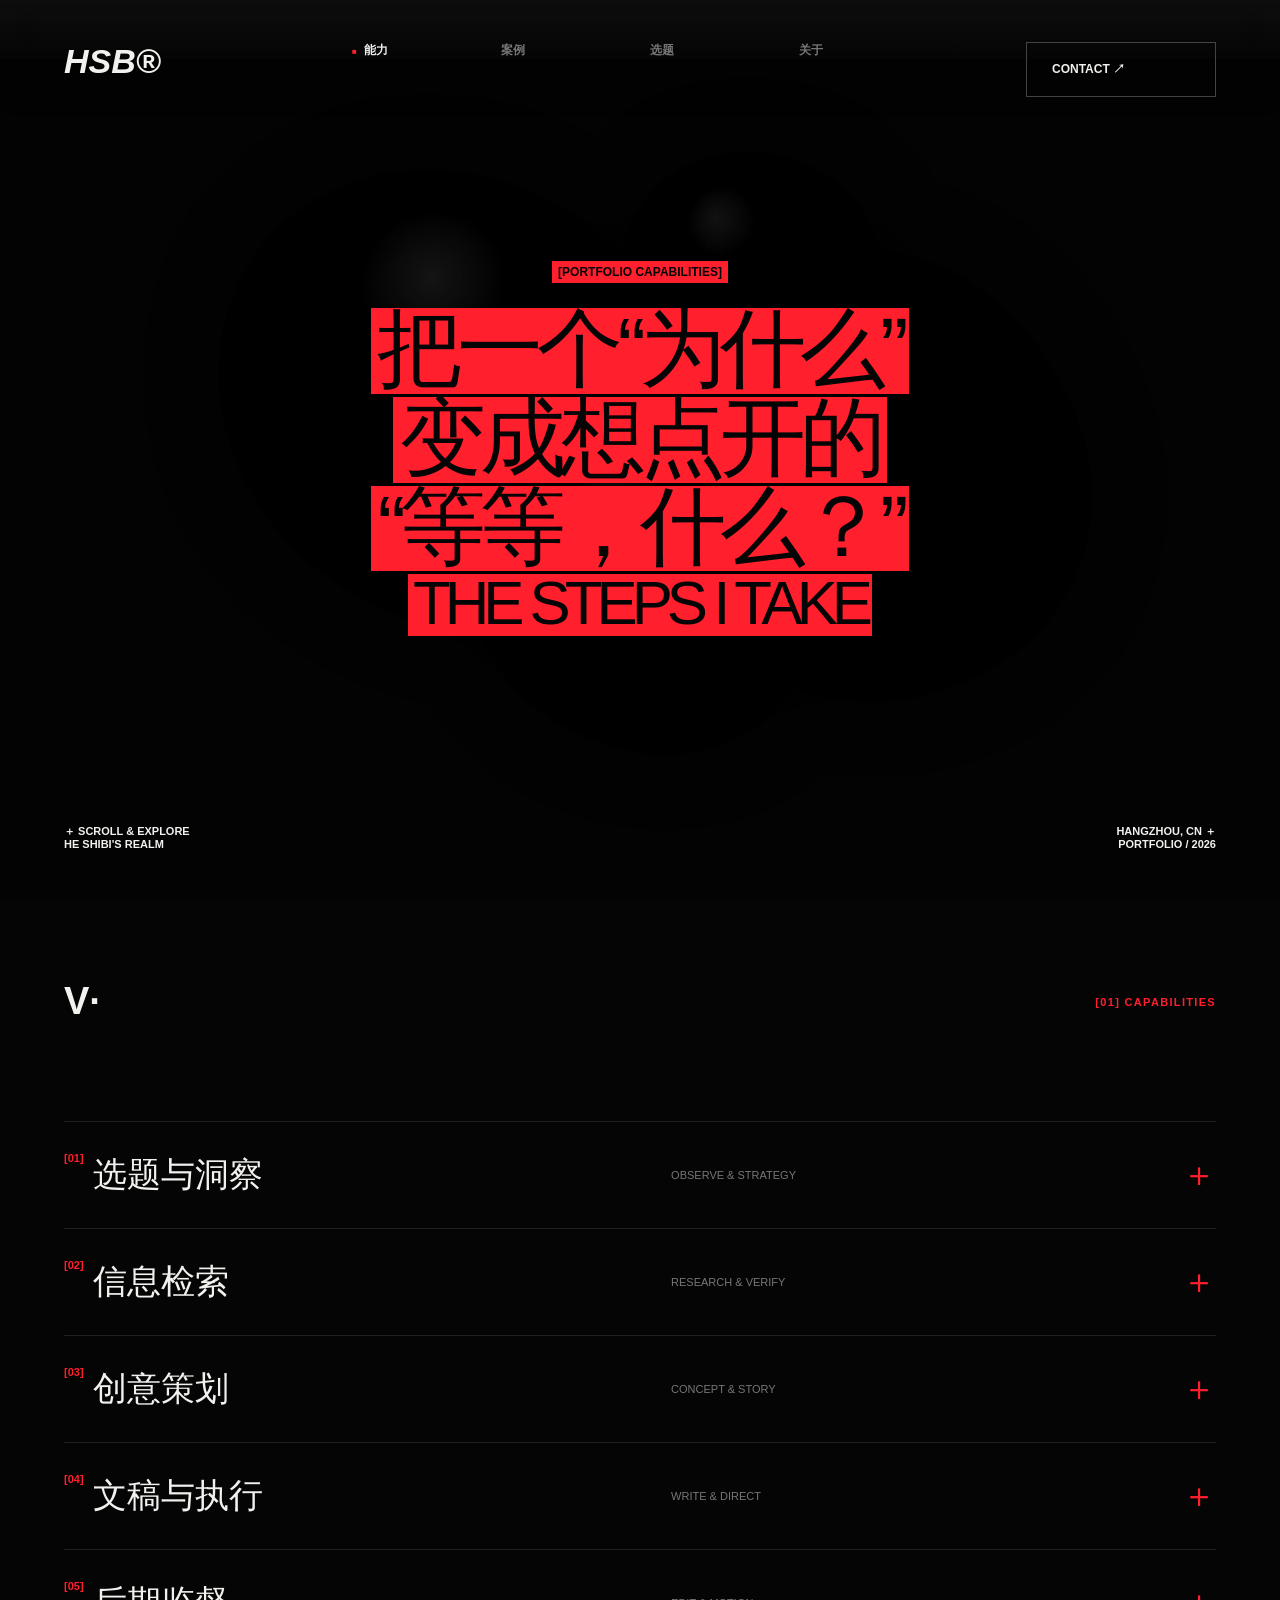
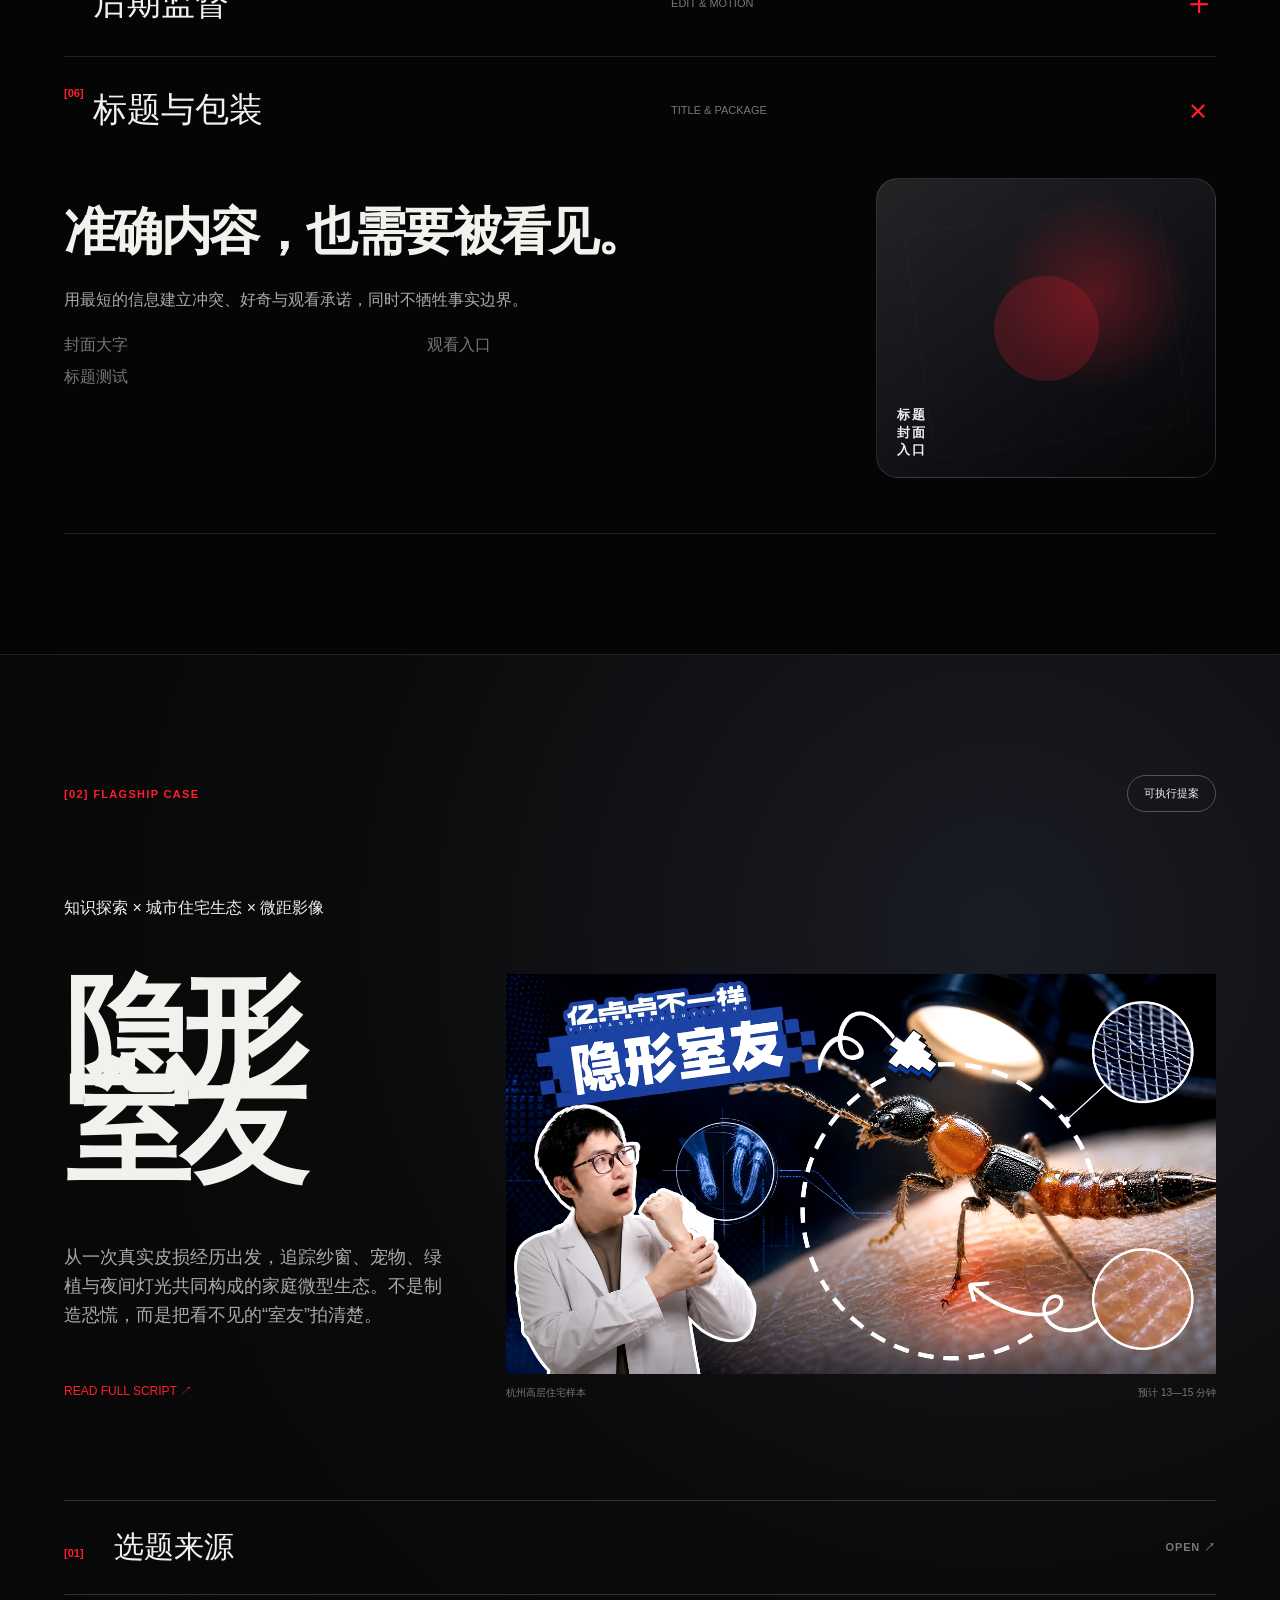
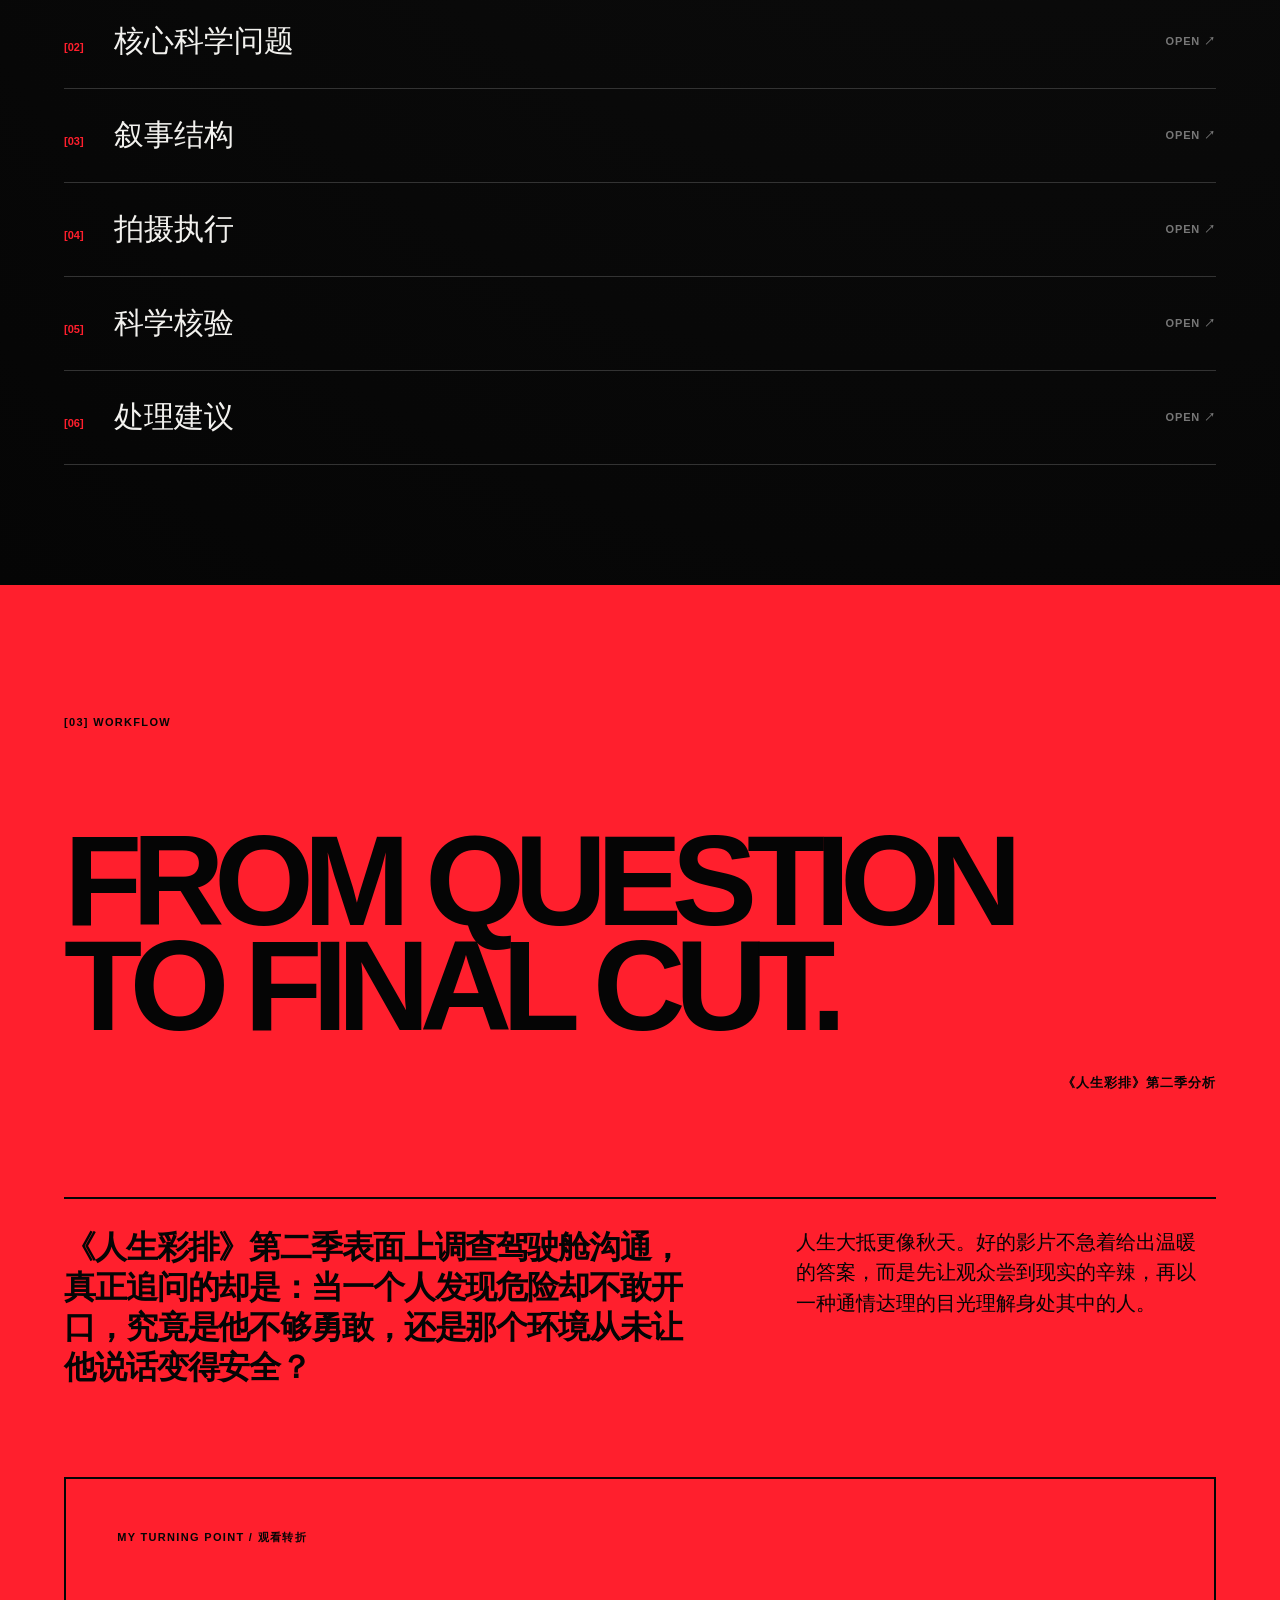
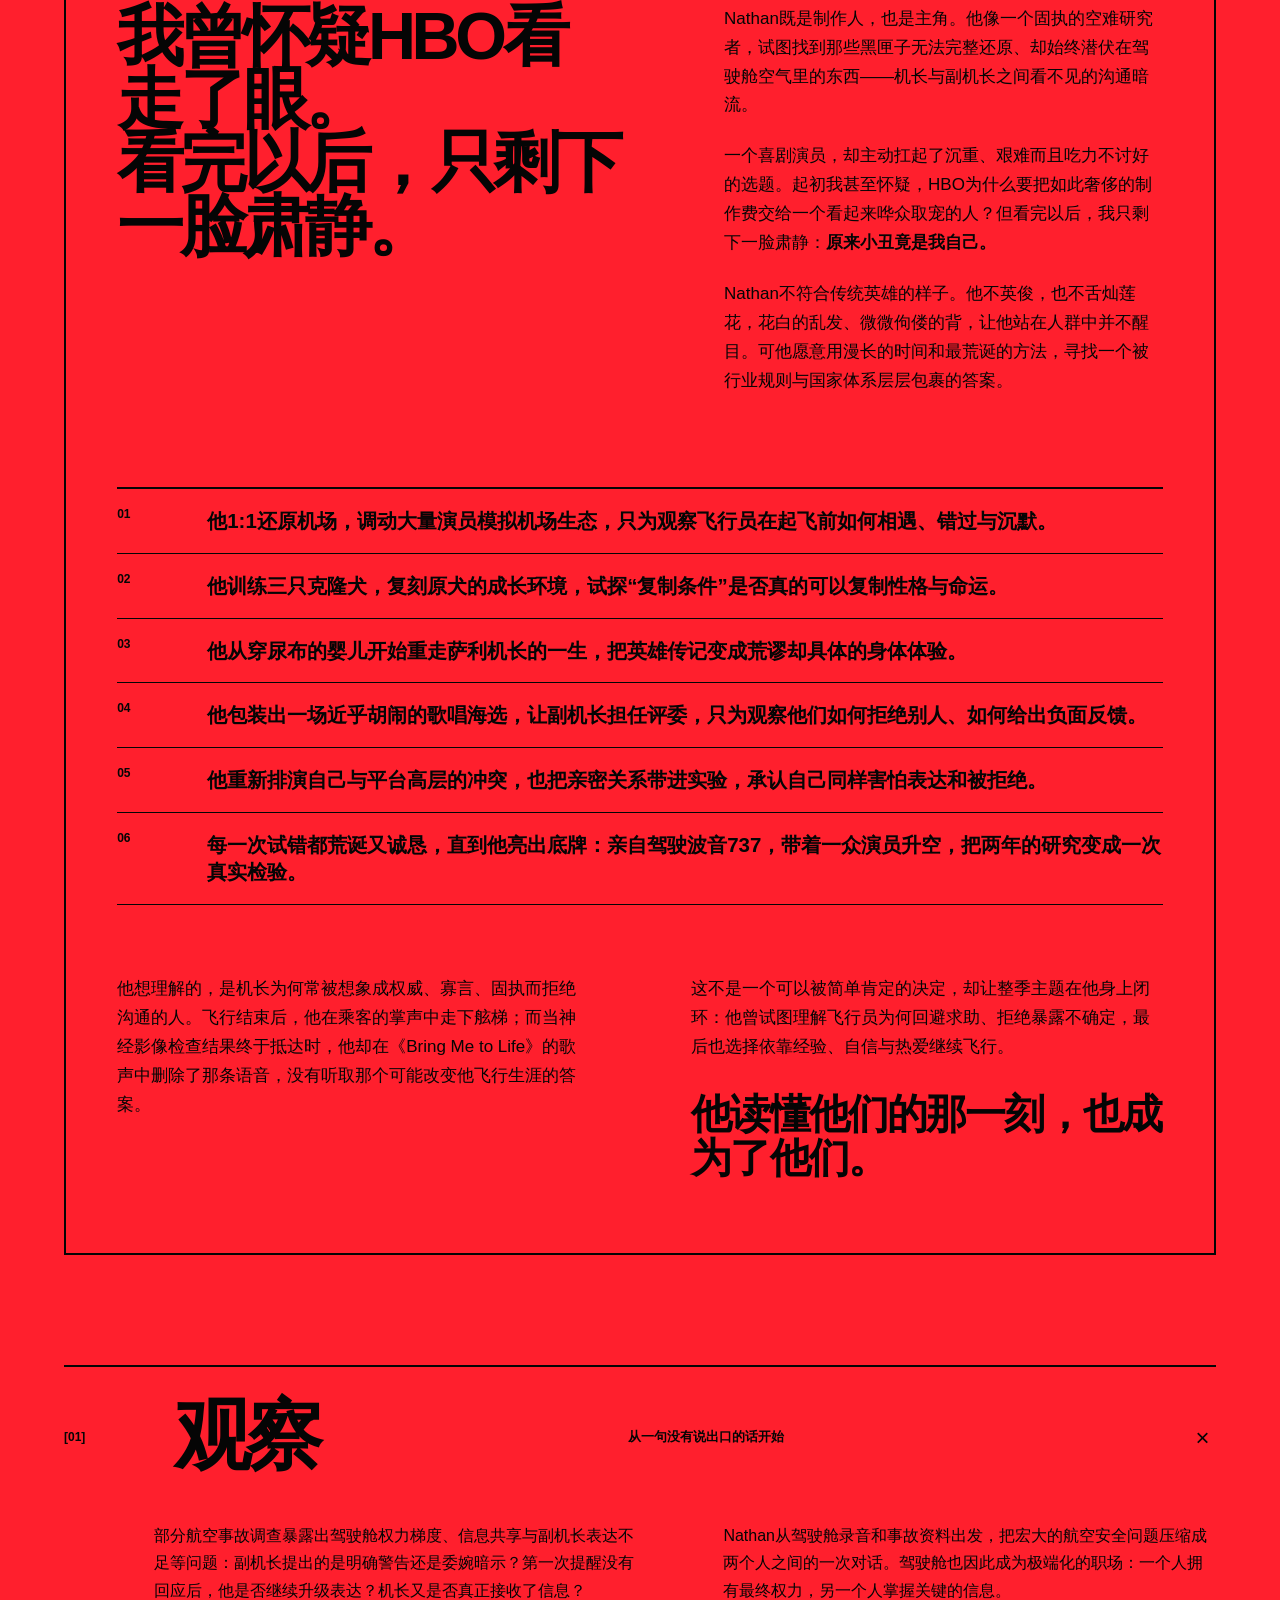
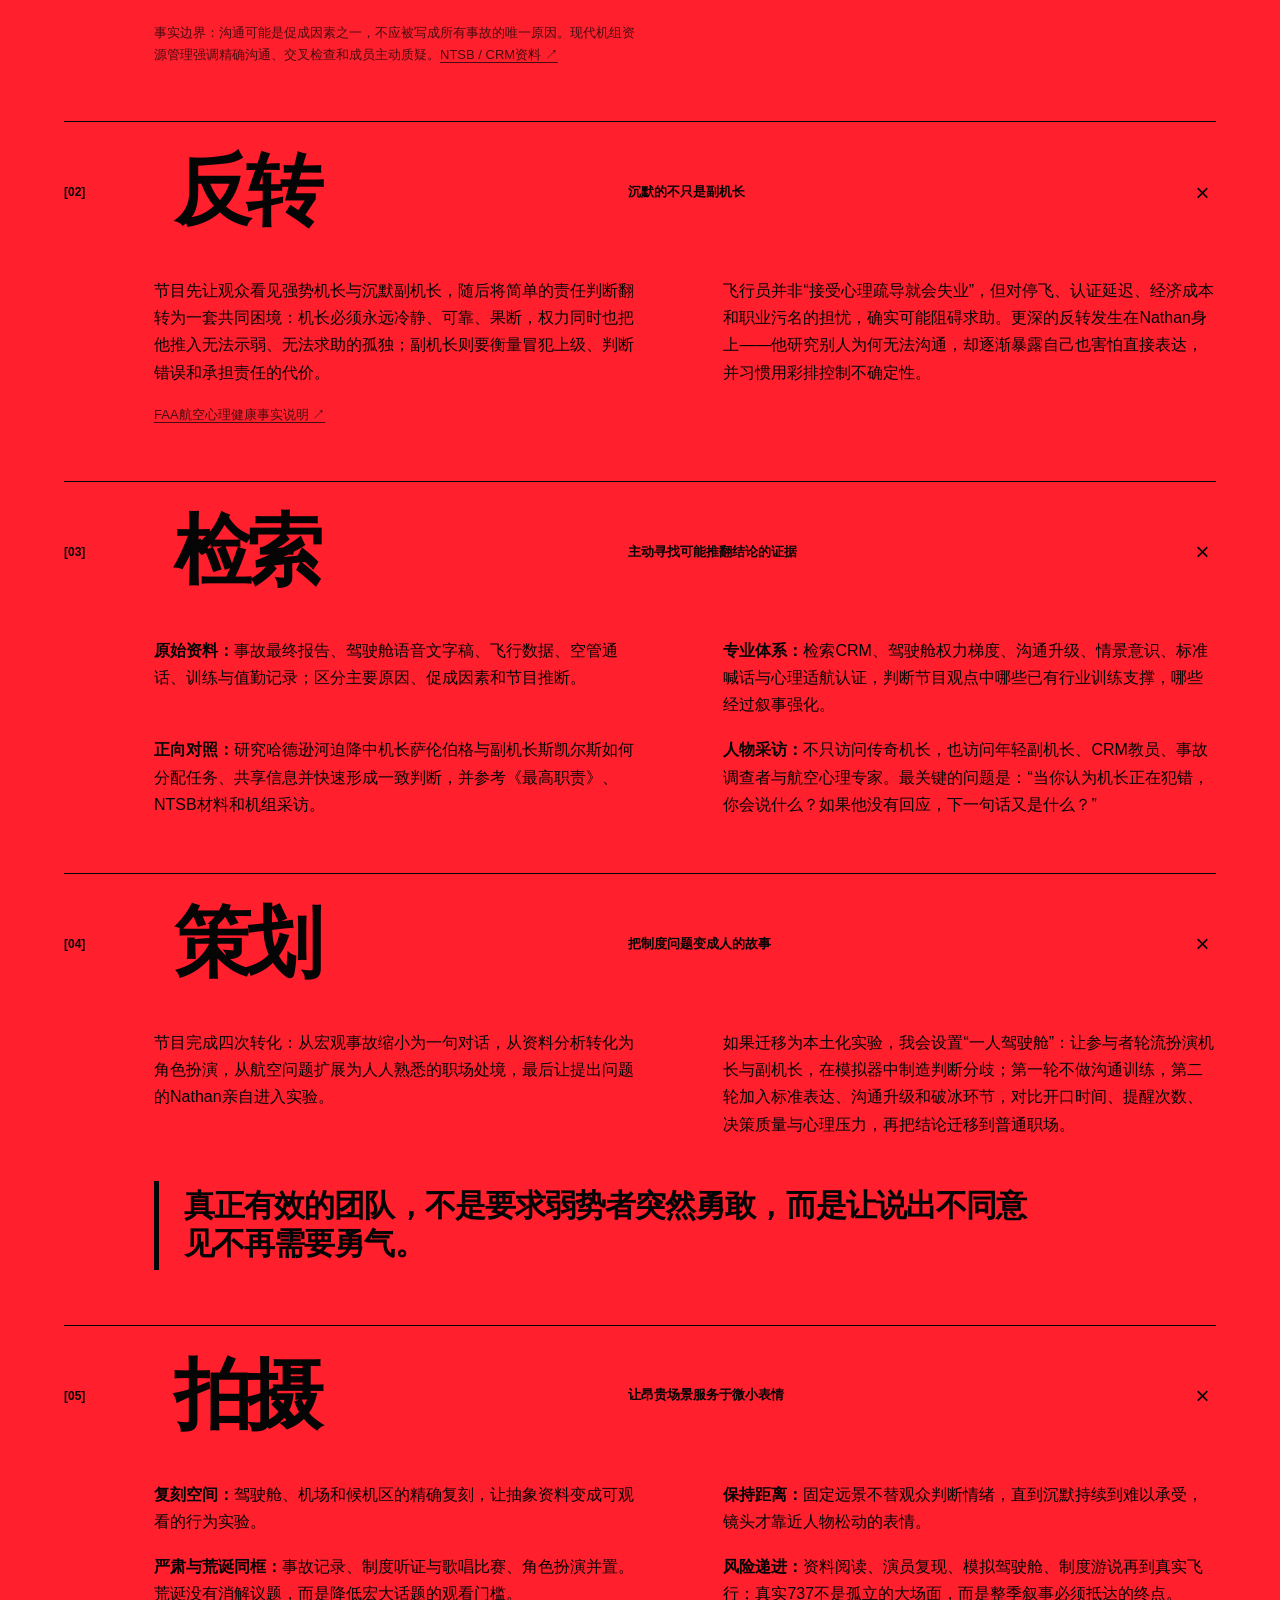
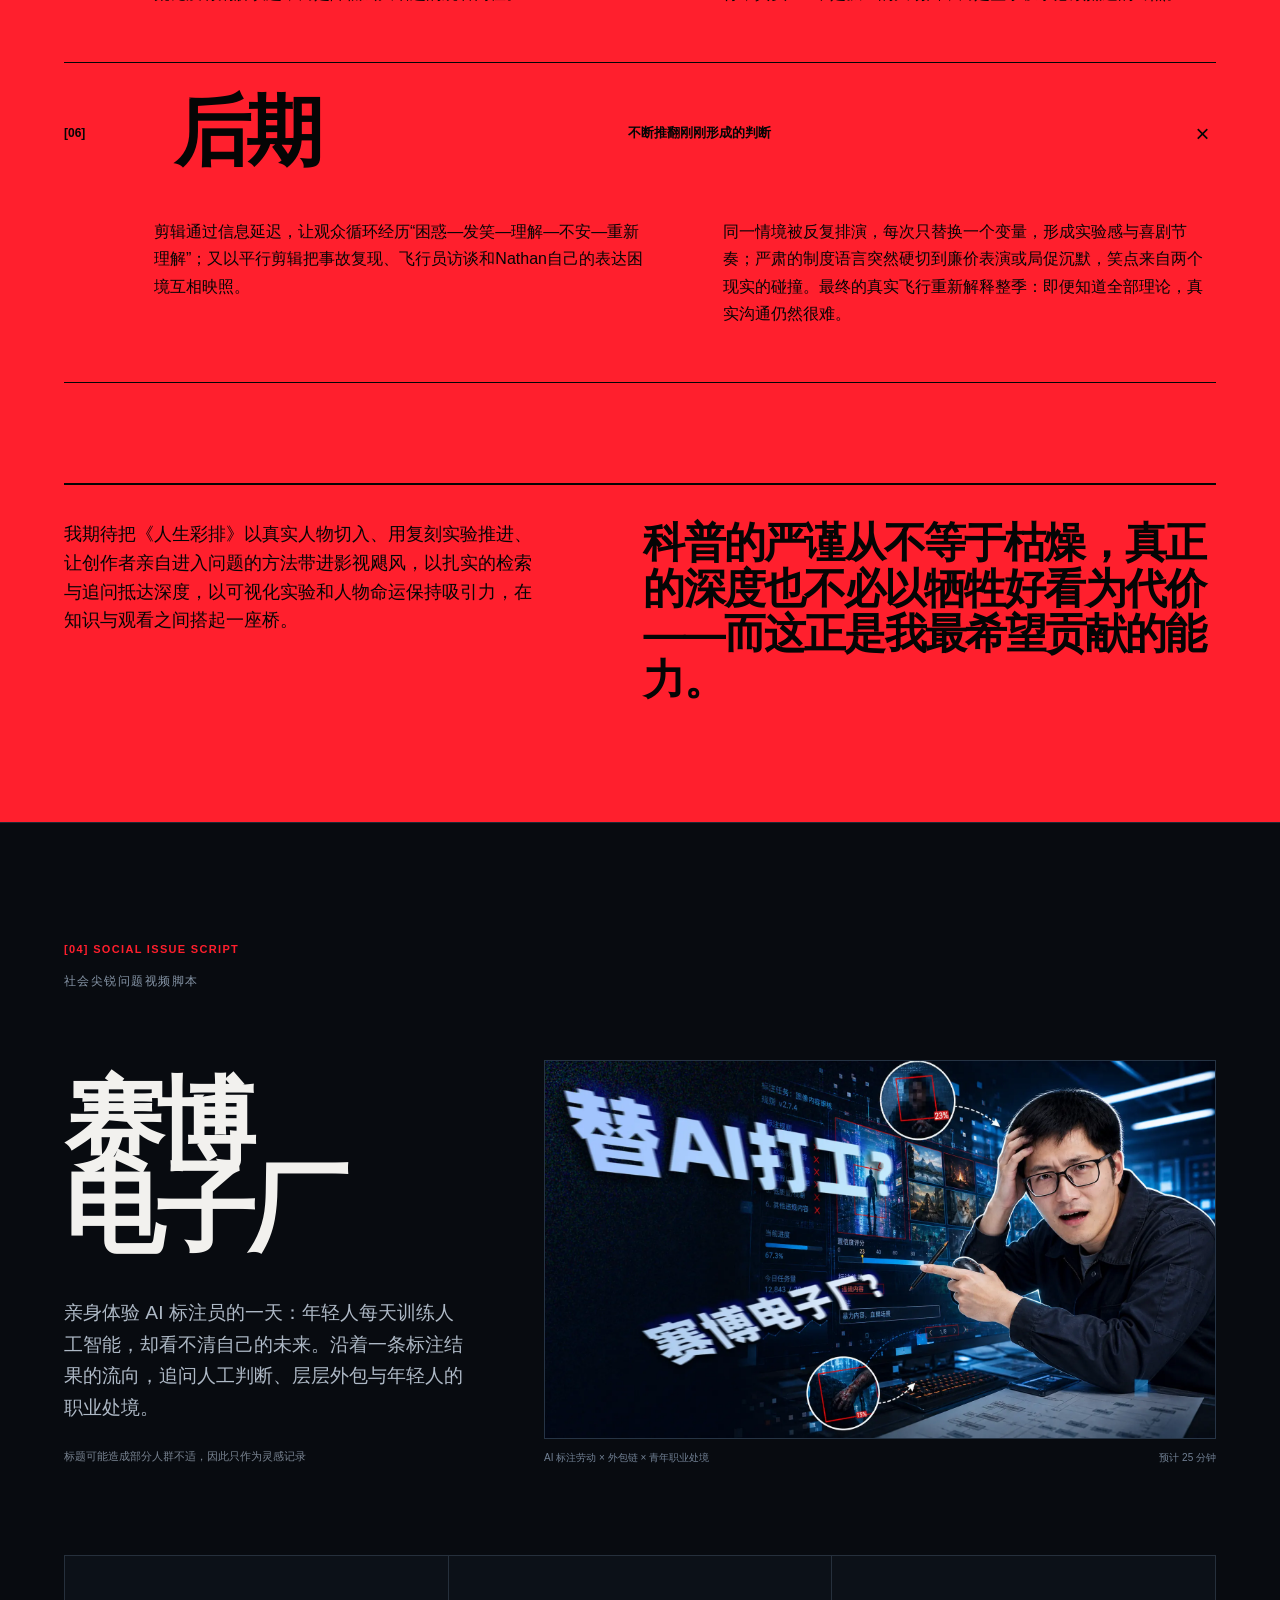
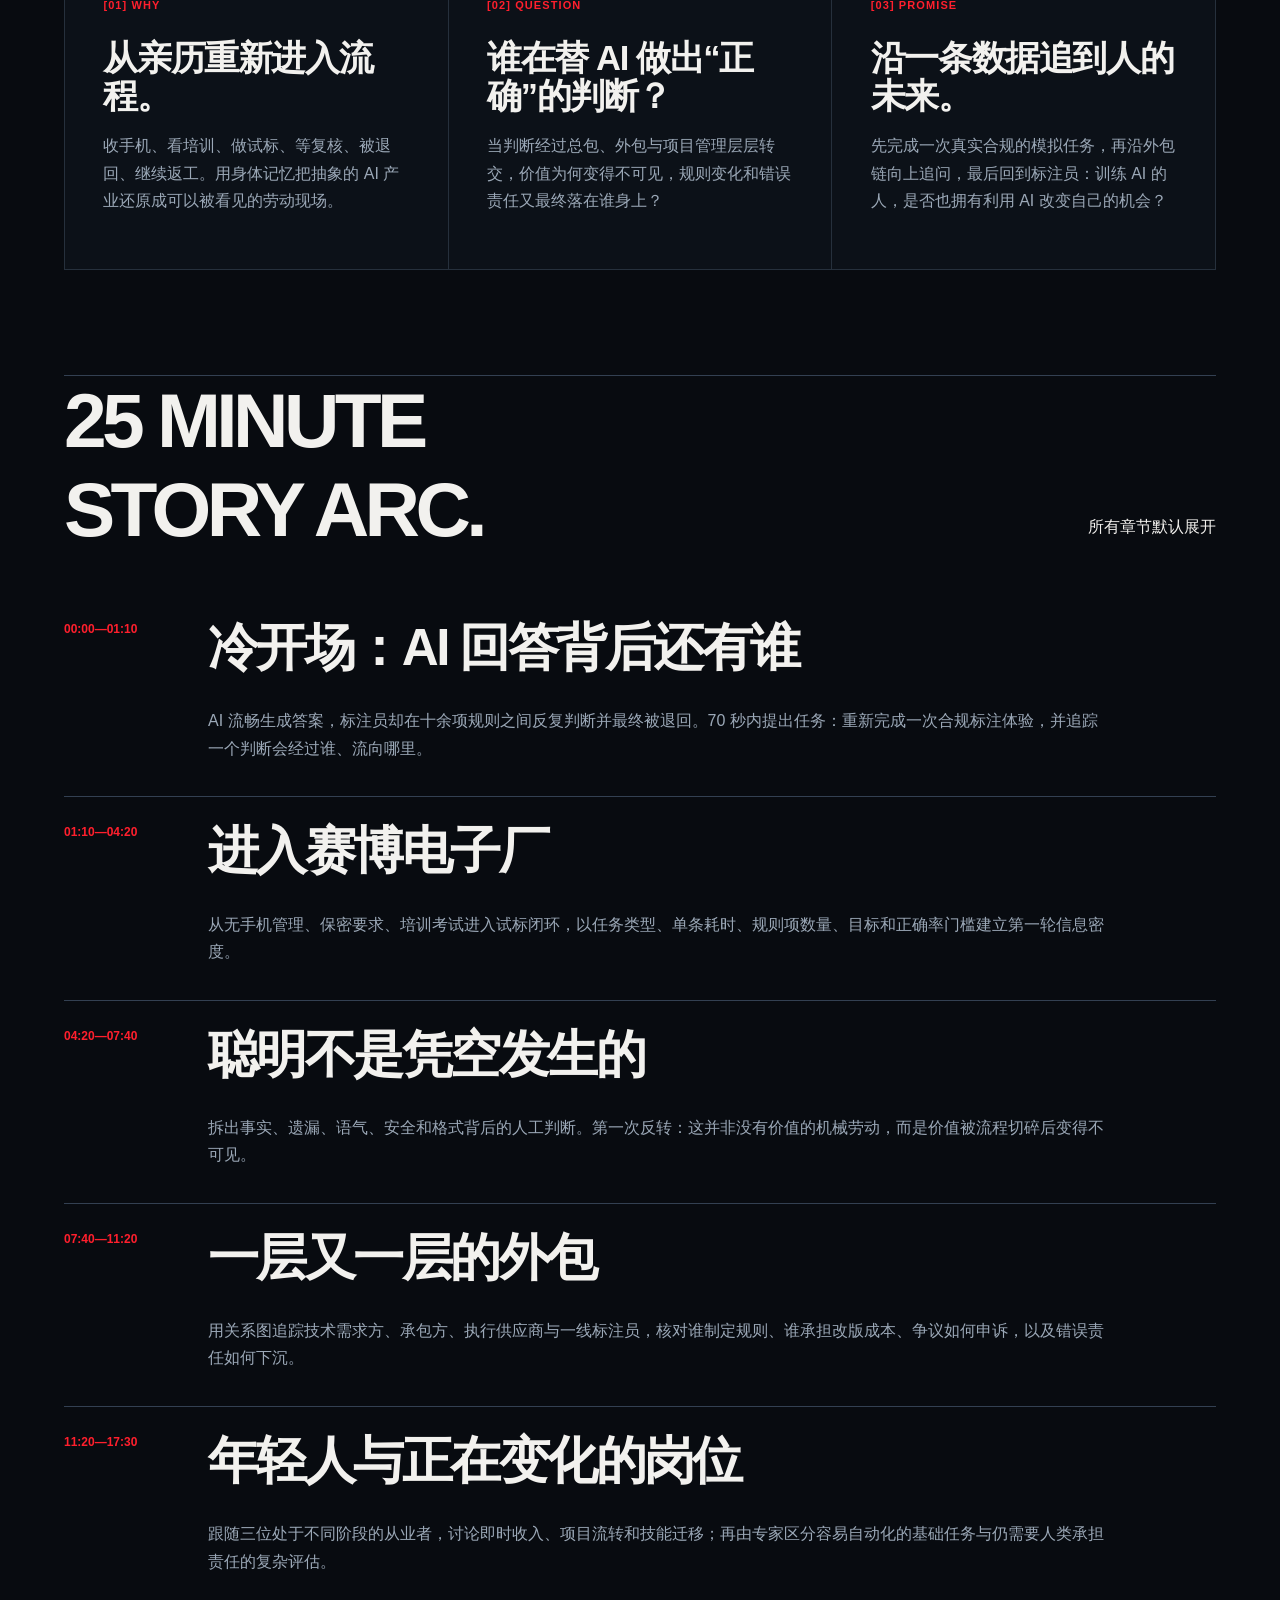
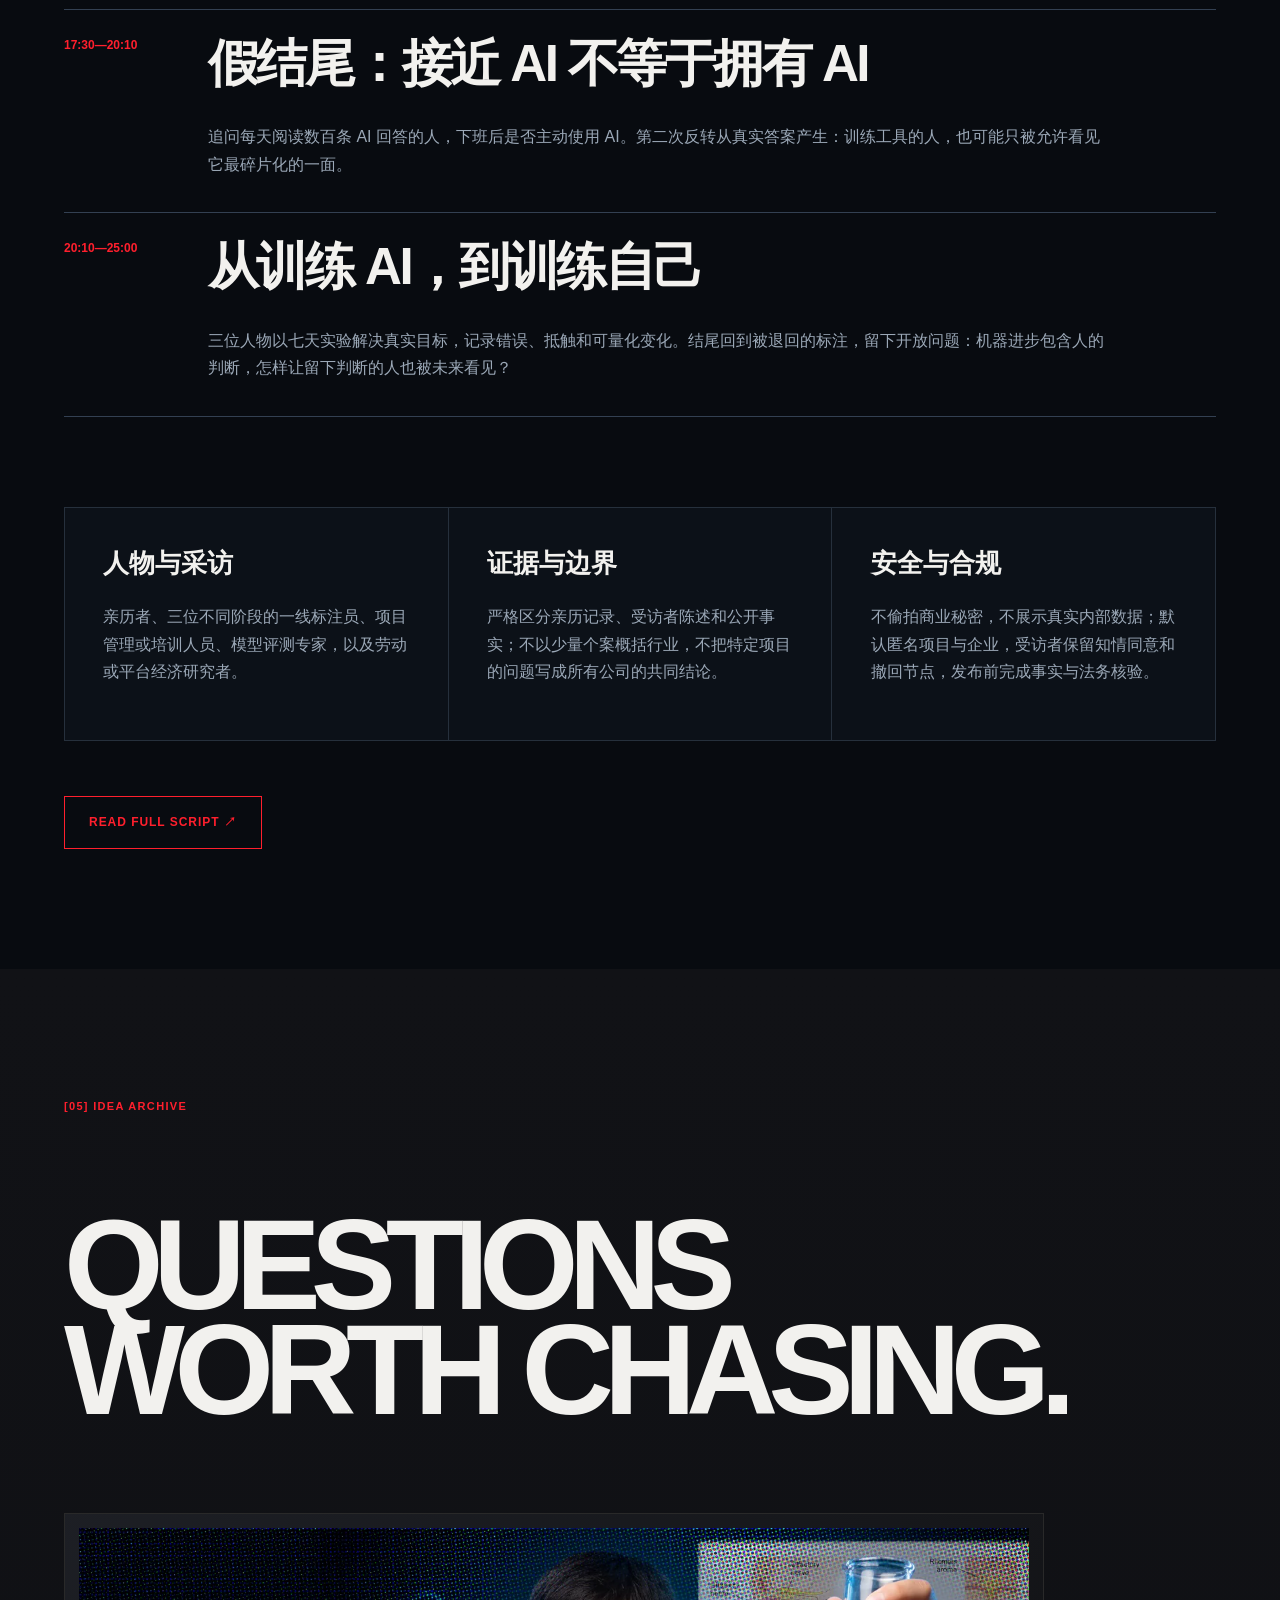
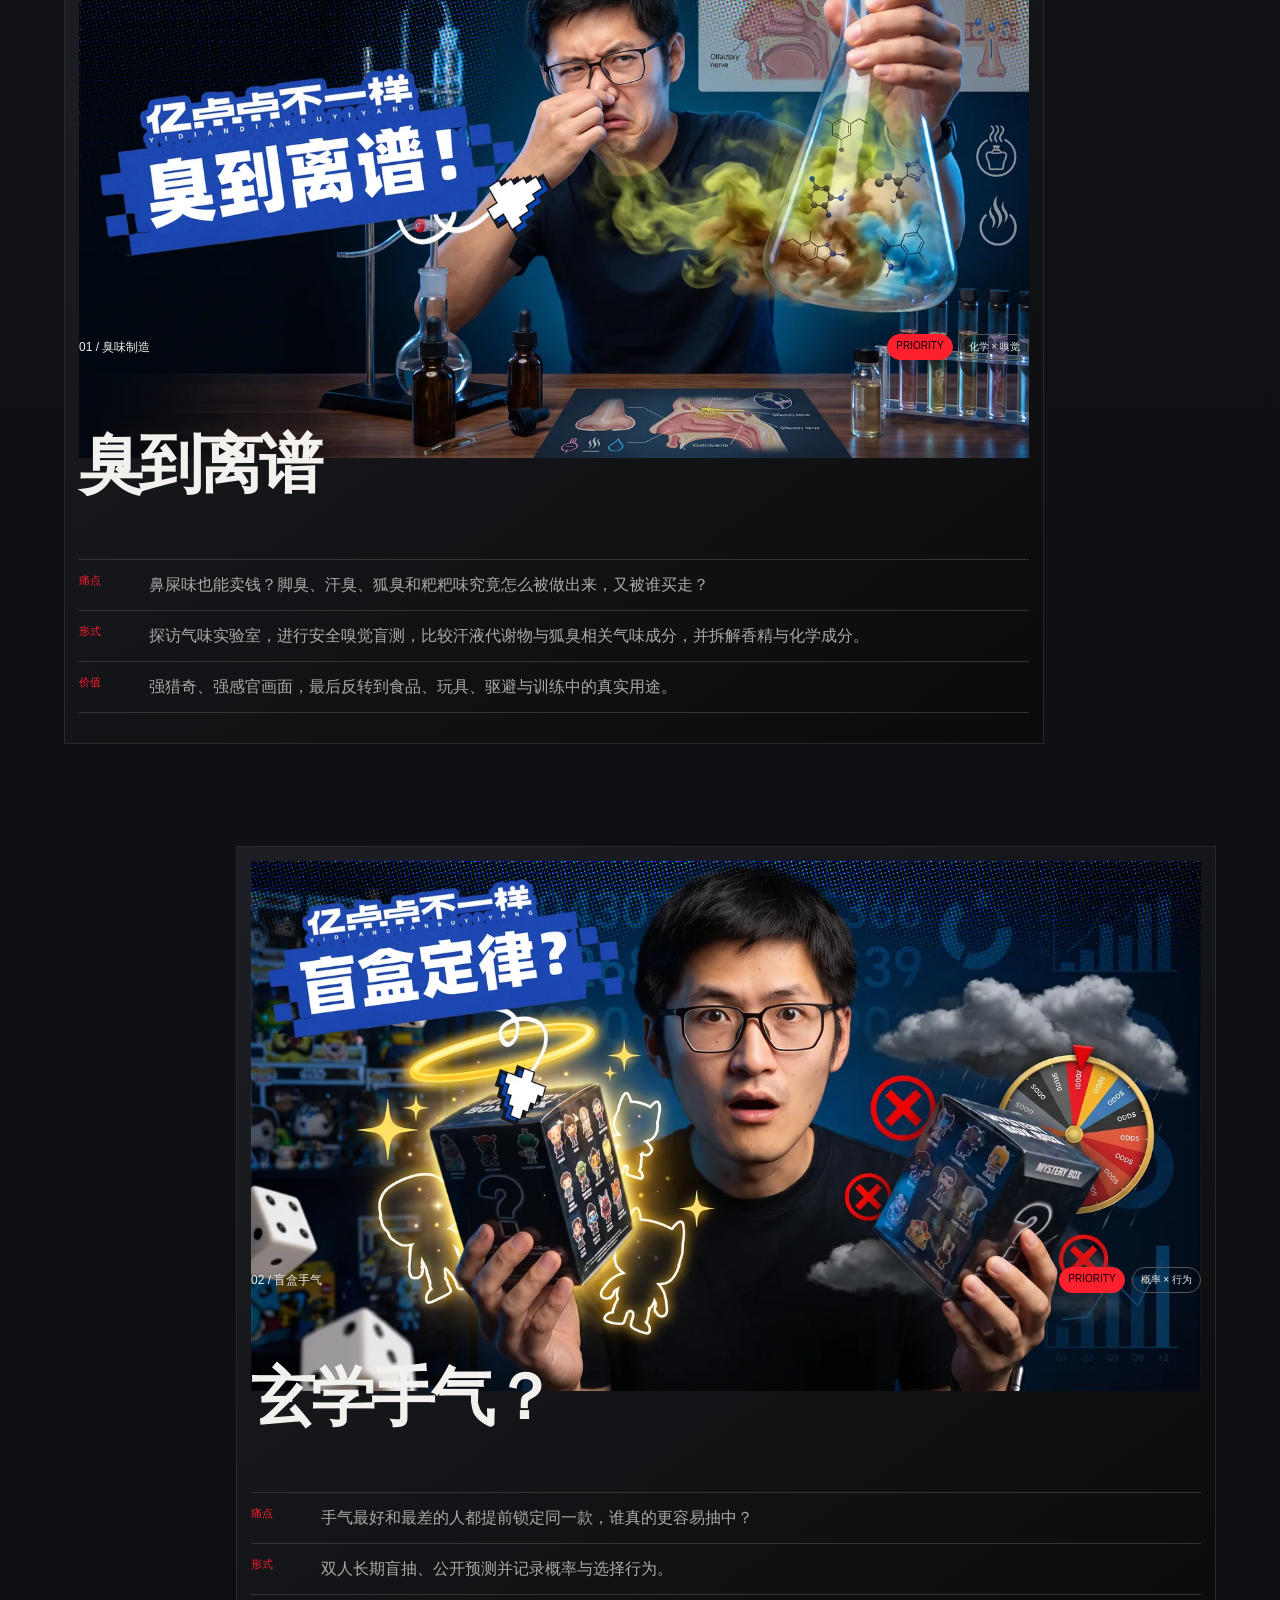
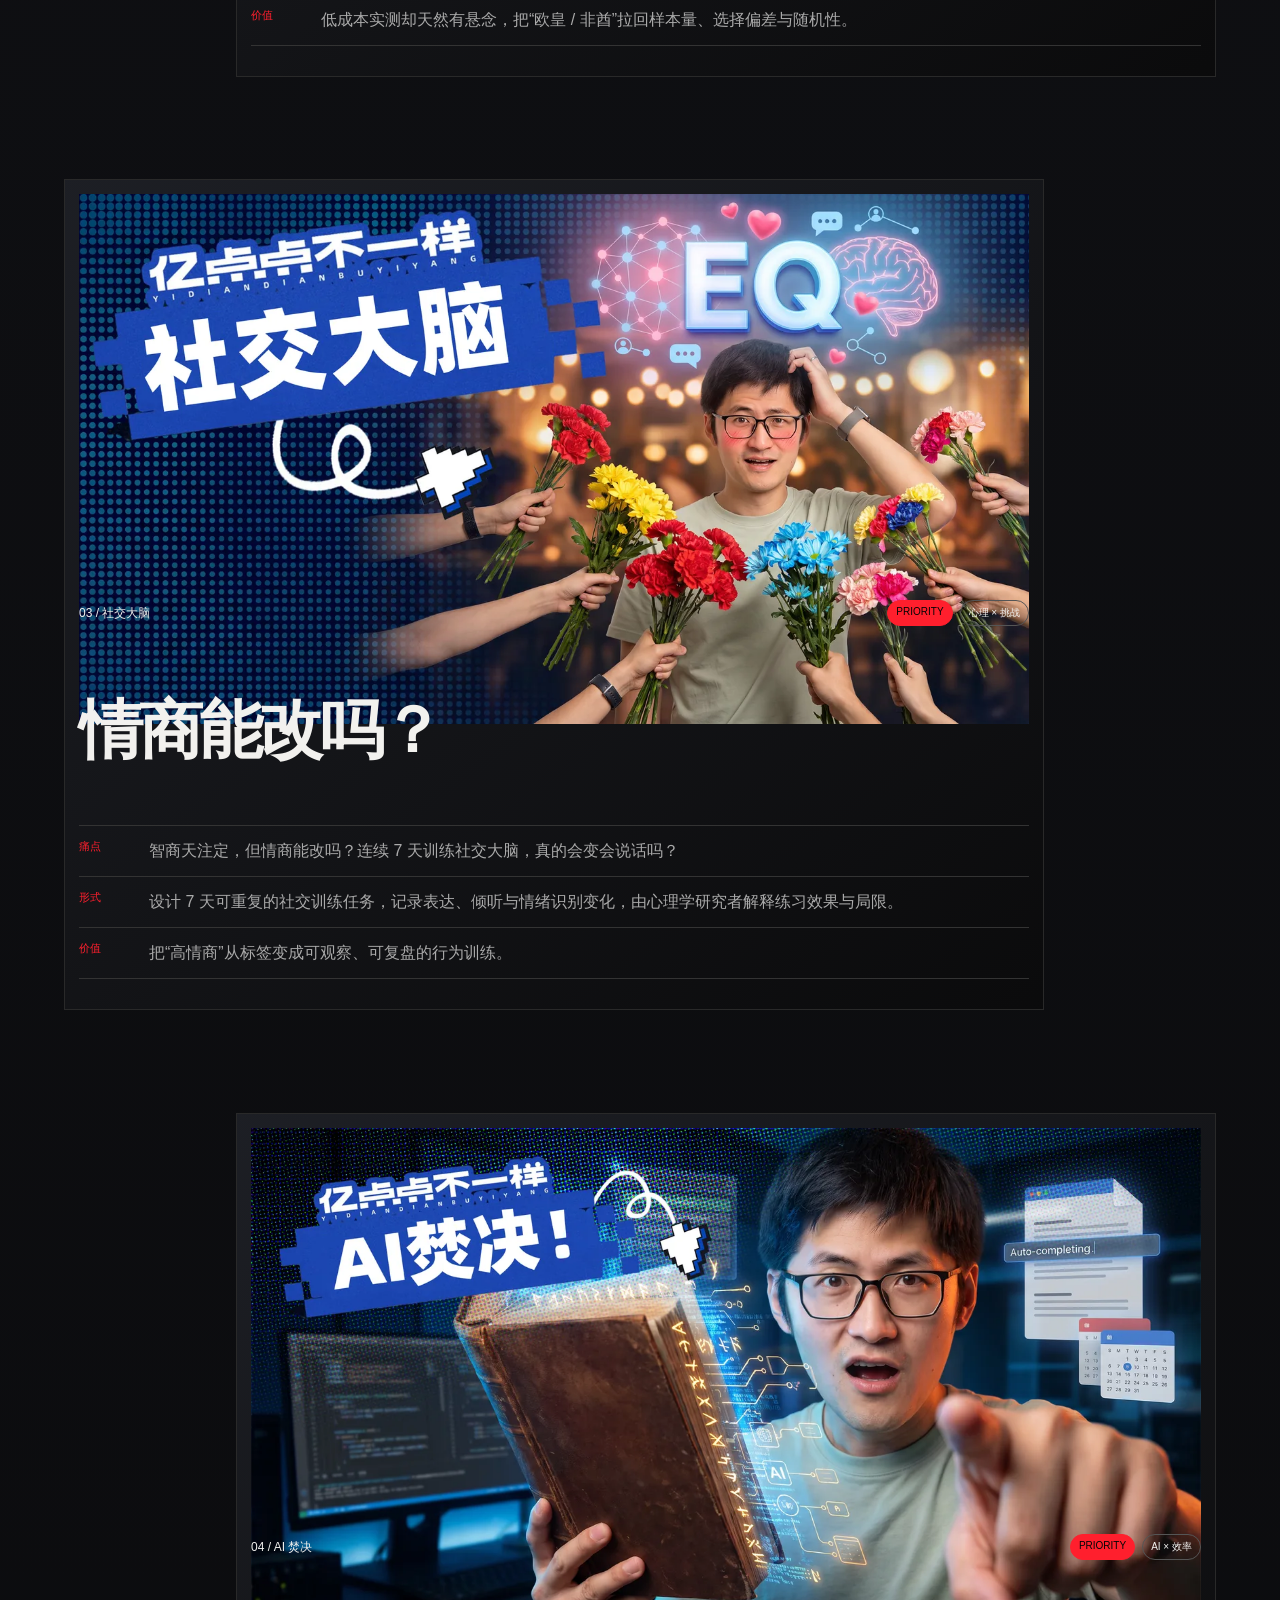
==== commit 6432bf32: "Remove hero cursor and glass divider" ====
--- a/index.html
+++ b/index.html
@@ -24,7 +24,6 @@
       <section id="hero" class="hero chapter">
         <canvas id="hero-dot-grid" class="hero-dot-grid" aria-hidden="true"></canvas>
         <div class="hero-glass-overlay" aria-hidden="true"></div>
-        <div id="hero-cursor" aria-hidden="true"></div>
         <div class="hero-object" aria-hidden="true">
           <i></i><i></i><i></i><i></i>
         </div>
--- a/assets/css/portfolio.css
+++ b/assets/css/portfolio.css
@@ -93,24 +93,10 @@
   pointer-events: none;
   background: rgba(15, 15, 15, 0.5);
   background: linear-gradient(180deg, rgba(18,18,20,.72), rgba(8,8,9,.42));
-  border-bottom: 1px solid rgba(255, 255, 255, 0.12);
-  box-shadow: 0 18px 42px rgba(0, 0, 0, 0.18), inset 0 -1px rgba(255, 255, 255, 0.035);
+  box-shadow: 0 18px 42px rgba(0, 0, 0, 0.18);
   -webkit-backdrop-filter: blur(42px) saturate(140%);
   backdrop-filter: blur(42px) saturate(140%);
 }
-#hero-cursor {
-  position: fixed;
-  z-index: 40;
-  width: 32px;
-  height: 32px;
-  border: 1px solid rgba(242, 241, 238, 0.9);
-  border-radius: 50%;
-  pointer-events: none;
-  mix-blend-mode: difference;
-  transition: opacity 180ms ease, scale 180ms ease;
-}
-#hero-cursor[hidden] { opacity: 0; }
-#hero-cursor.is-down { scale: 0.72; }
 .hero-object {
   position: absolute;
   z-index: 0;
@@ -664,8 +650,7 @@
   }
 }
 @media (max-width: 900px) {
-  .hero-dot-grid,
-  #hero-cursor { display: none; }
+  .hero-dot-grid { display: none; }
   .hero-glass-overlay {
     height: 50px;
     -webkit-backdrop-filter: blur(30px) saturate(135%);
